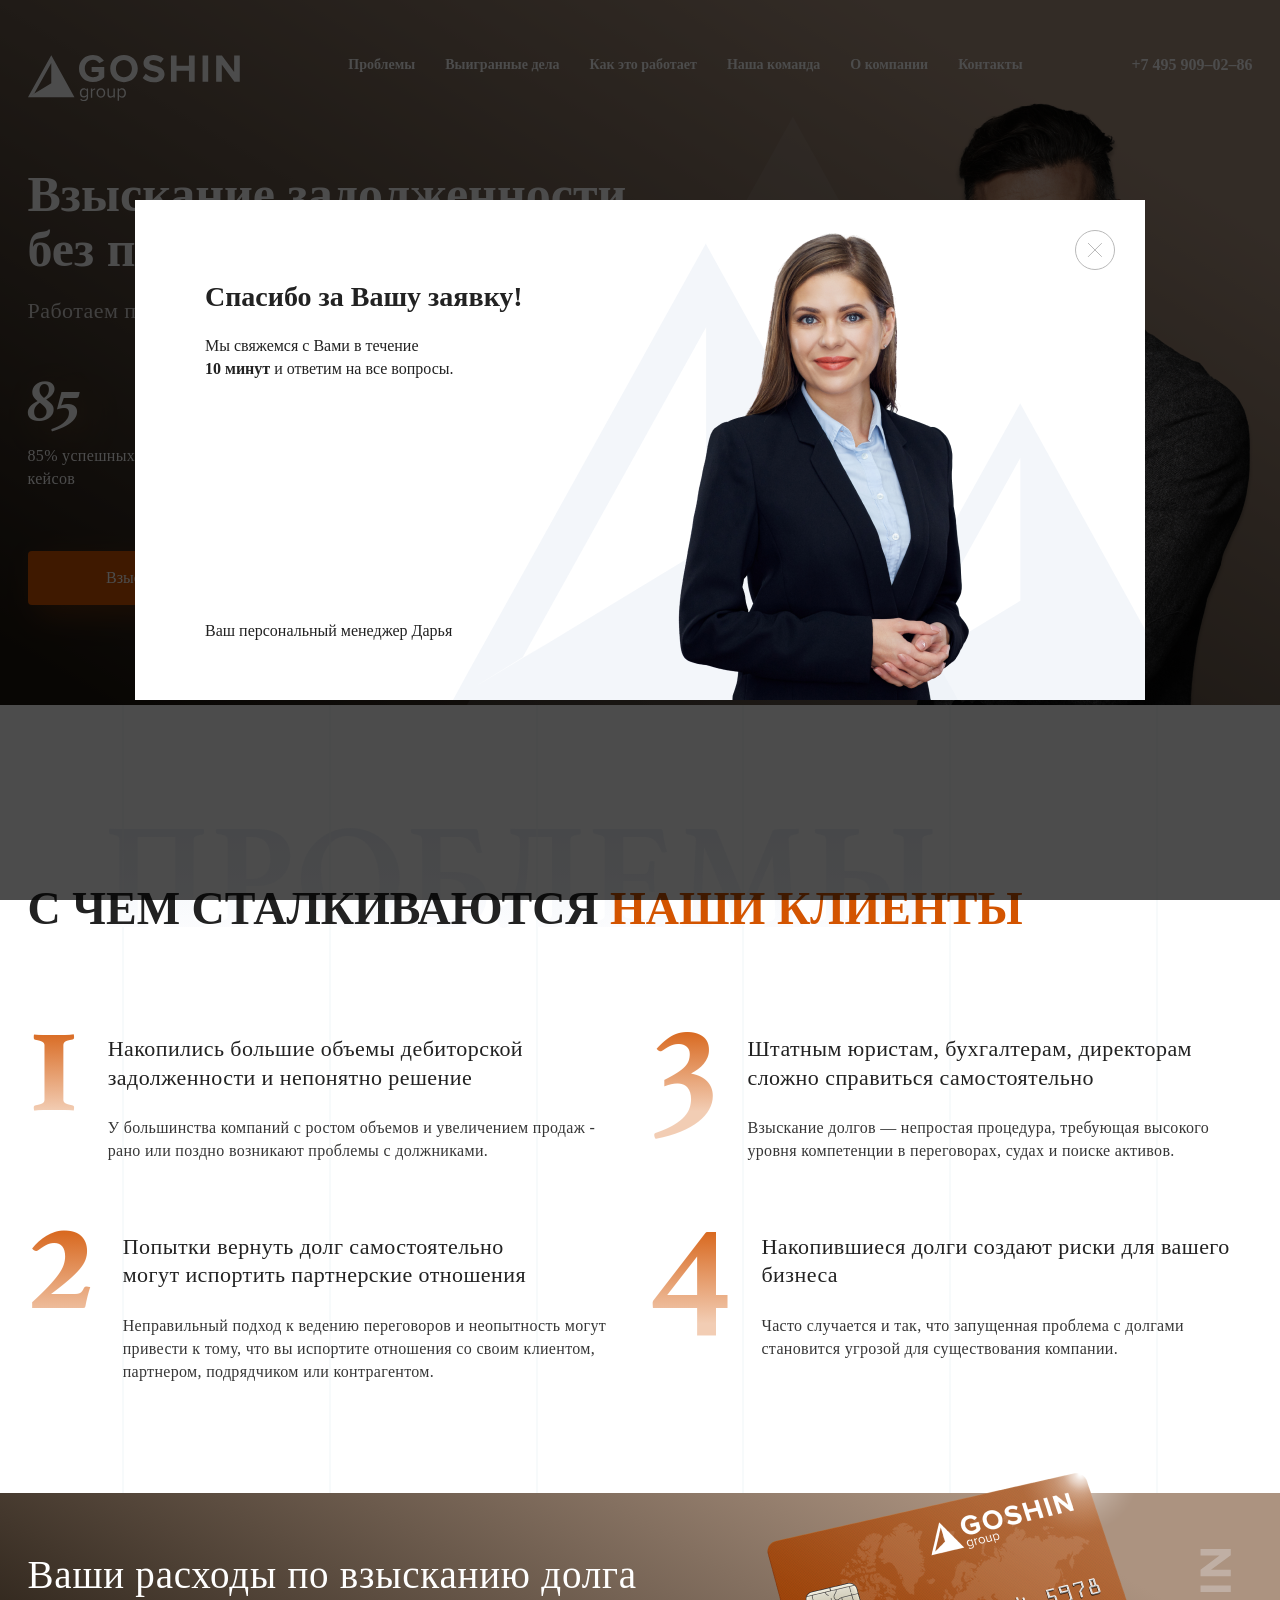
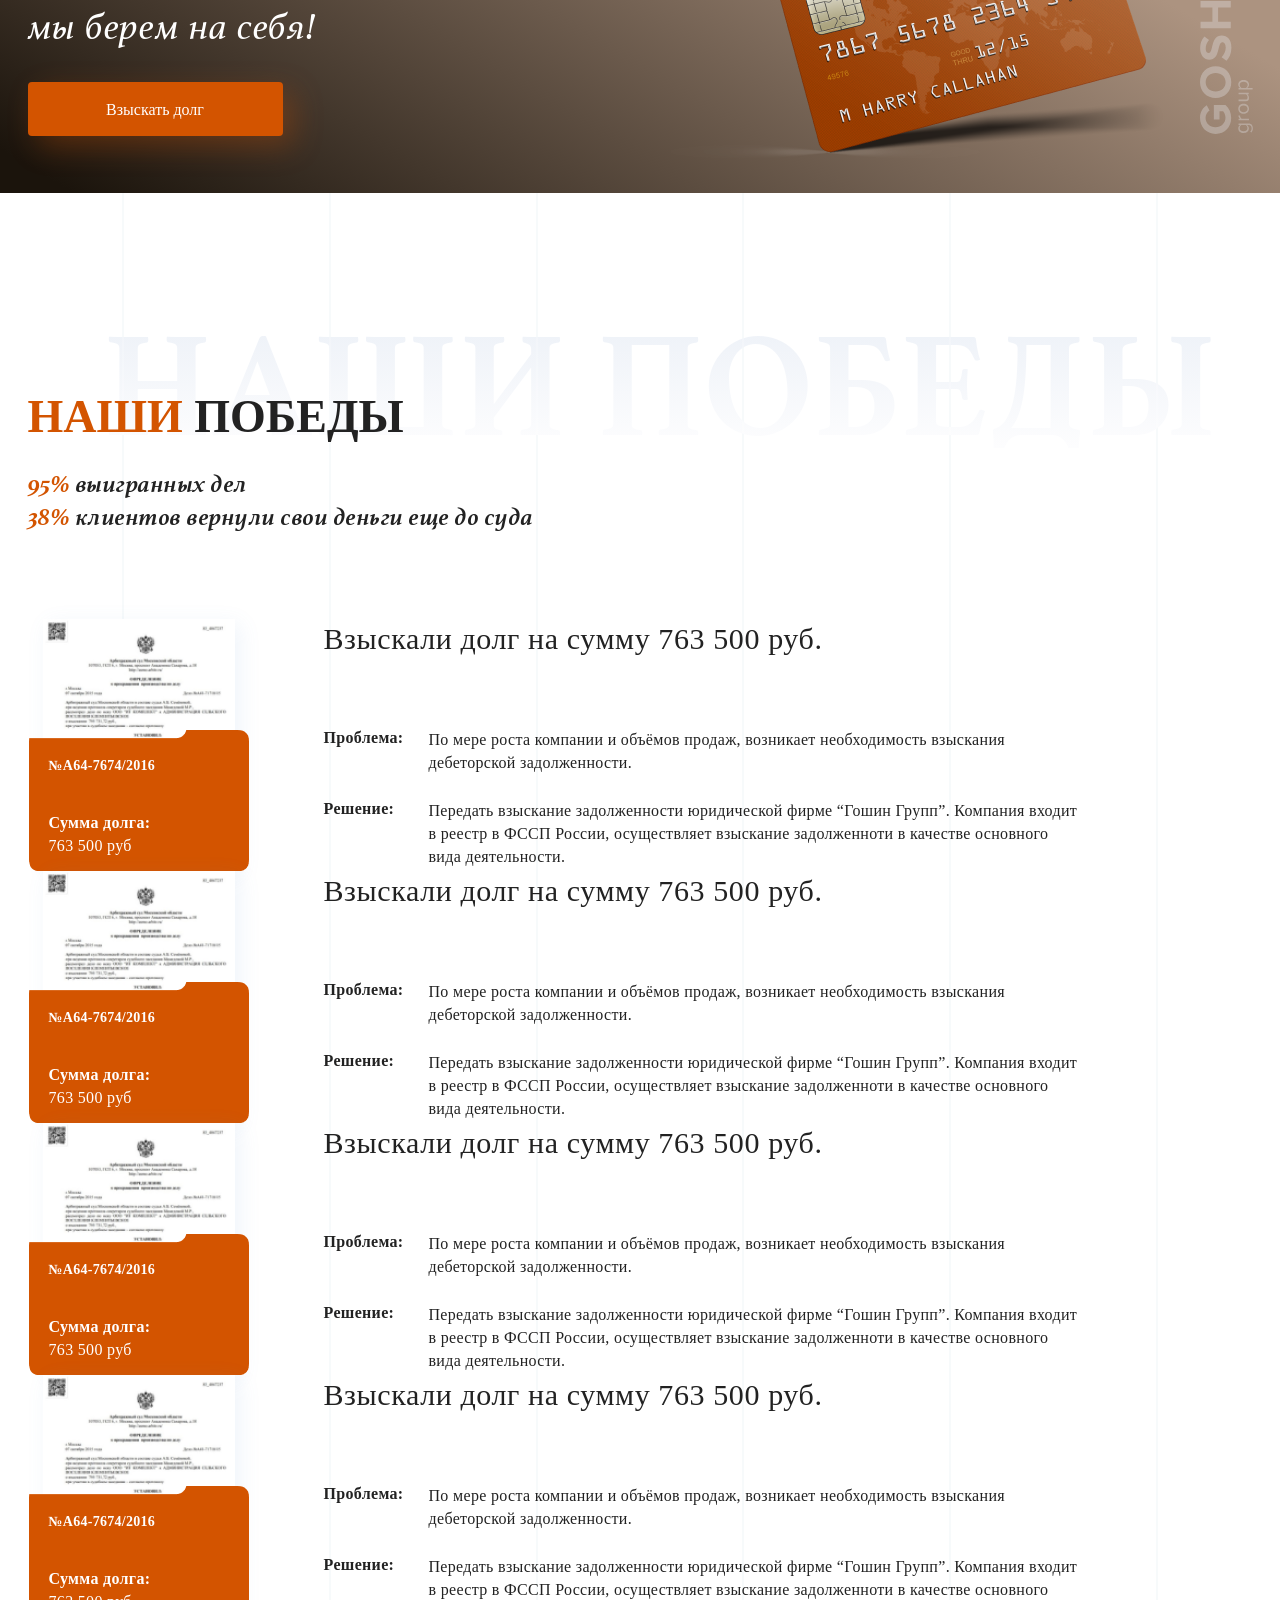
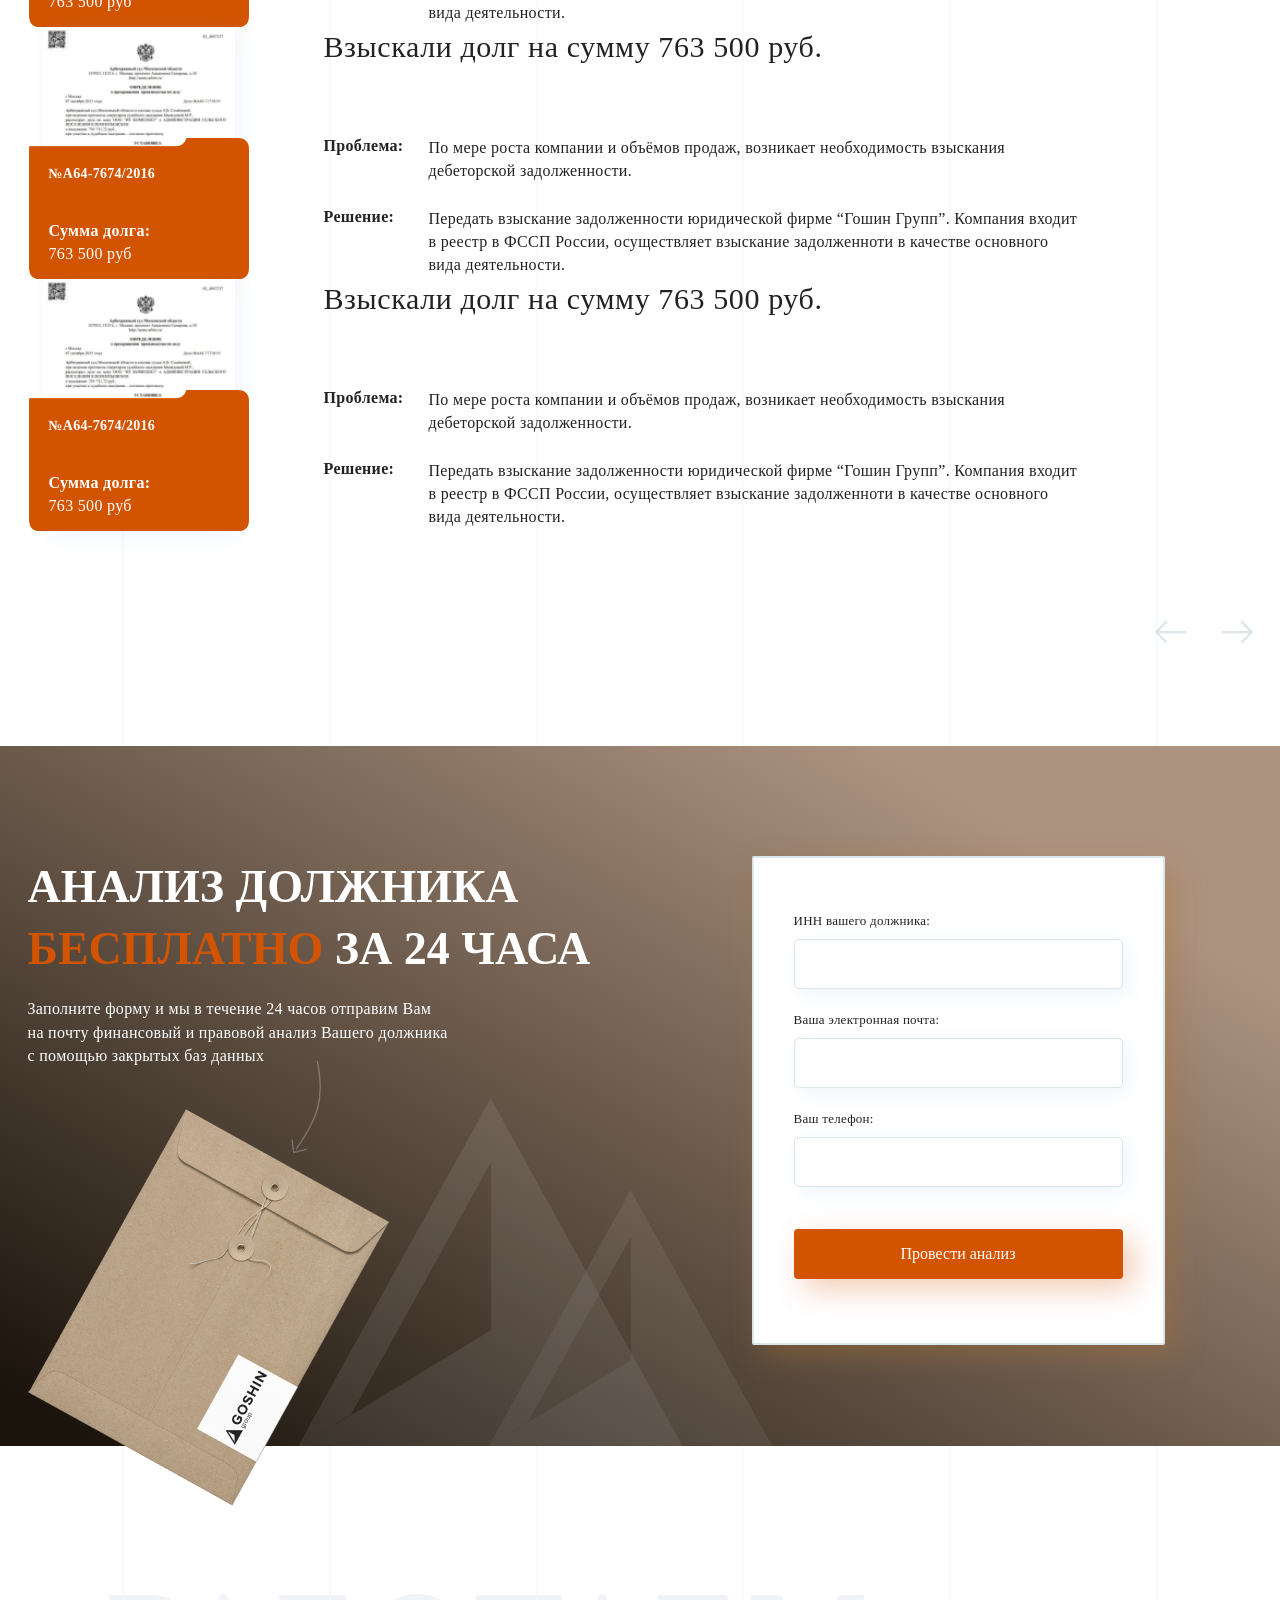
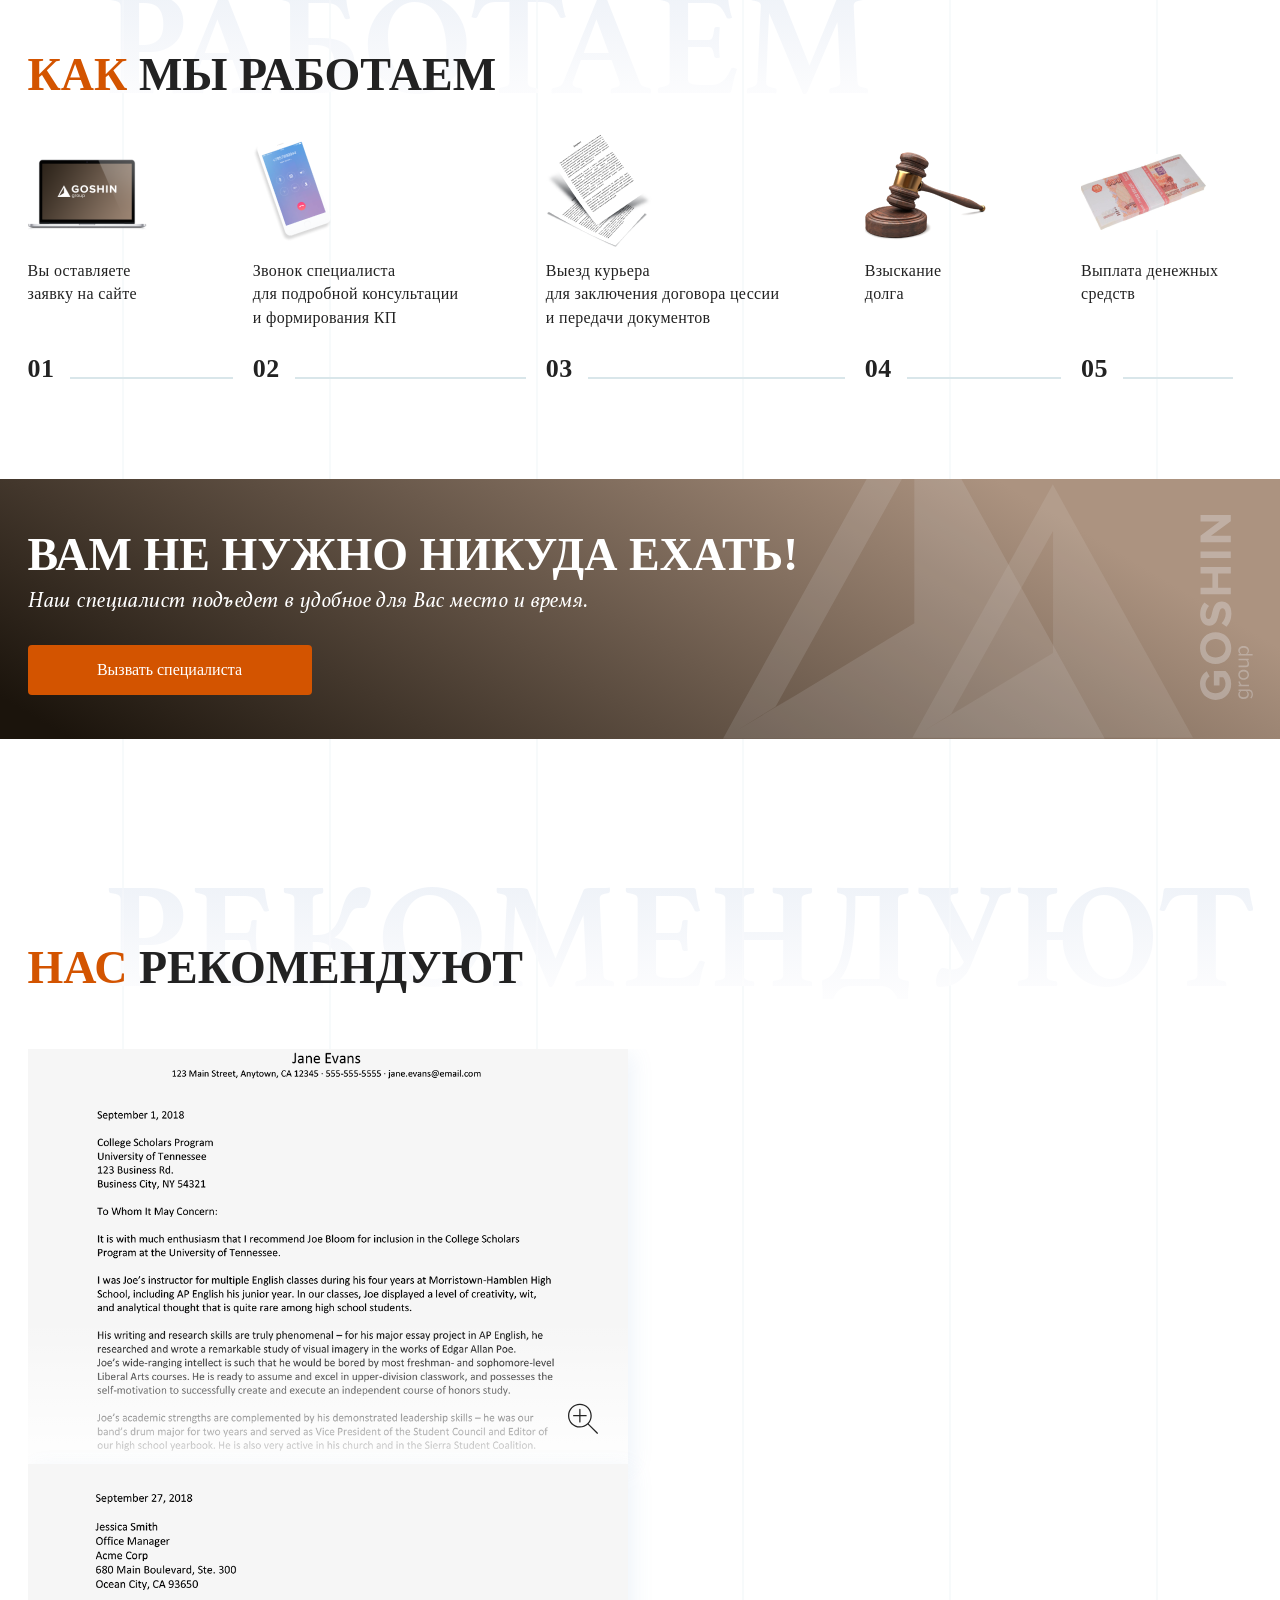
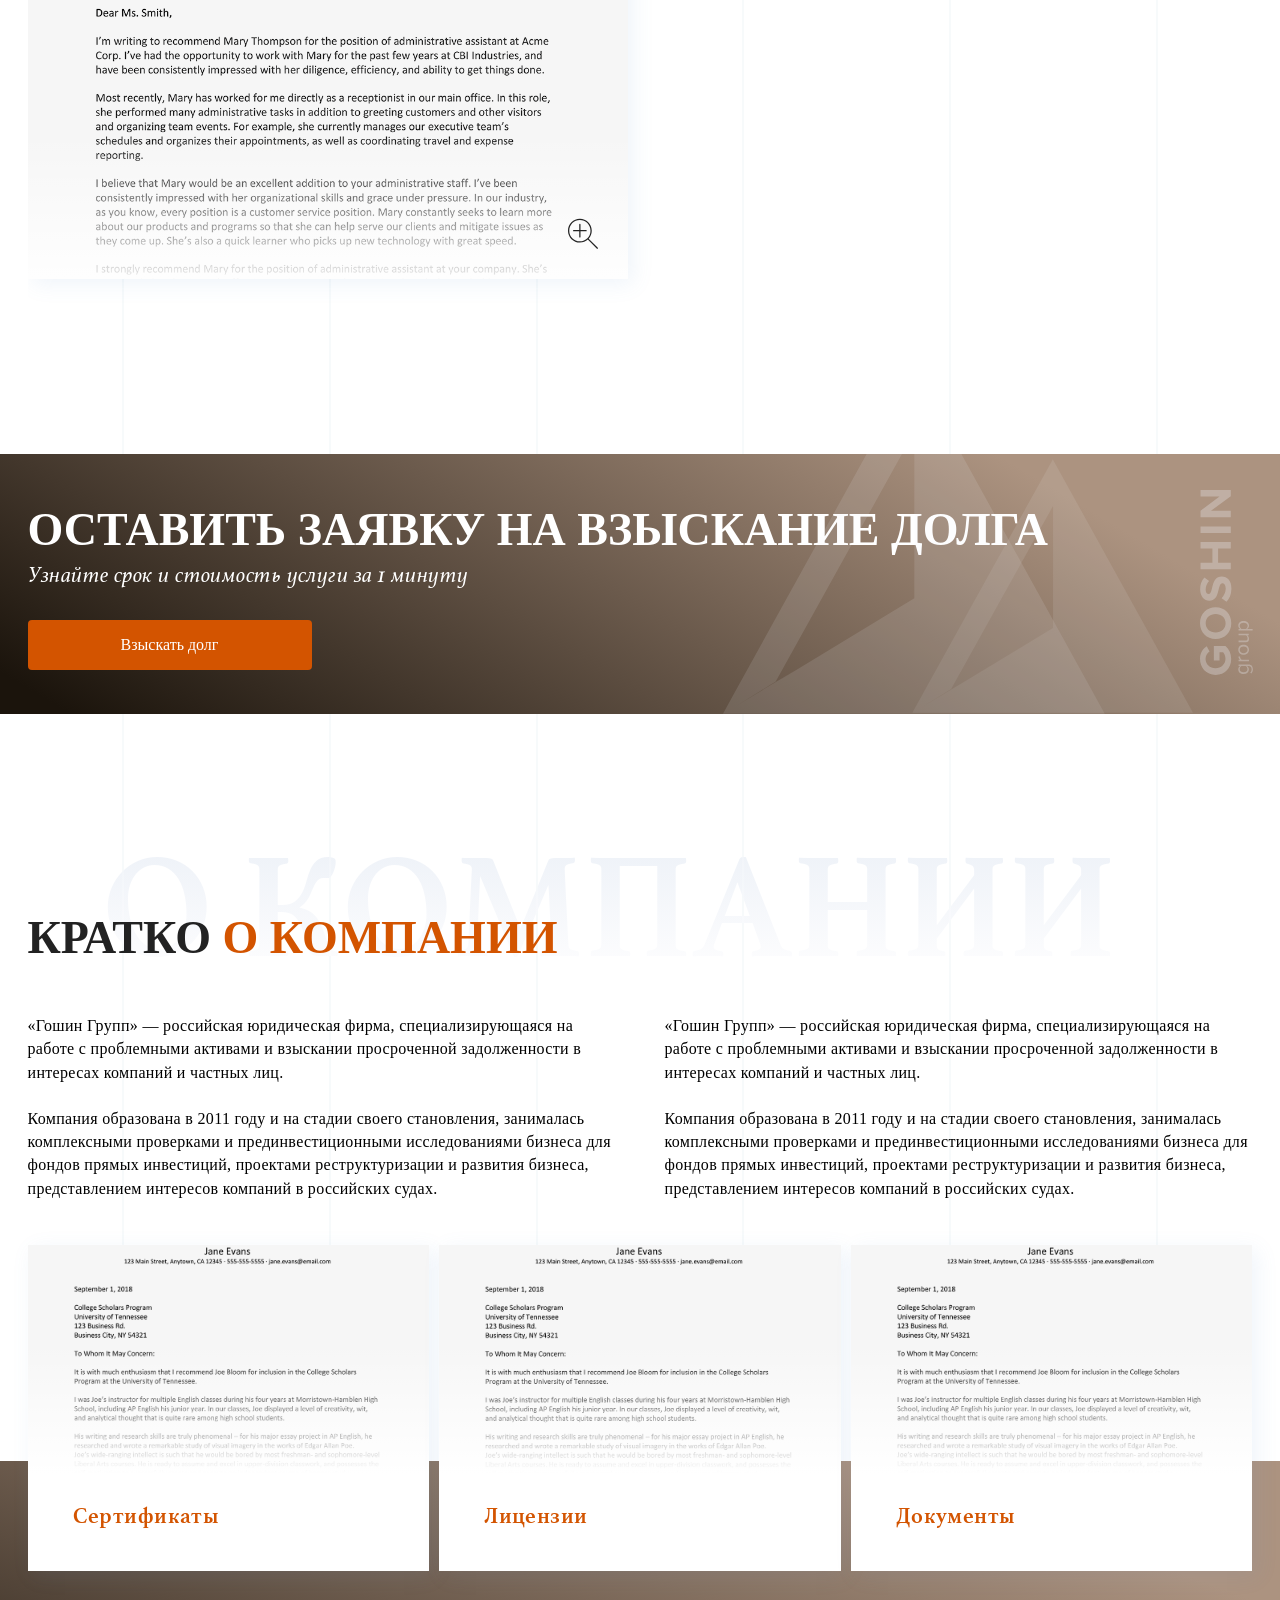
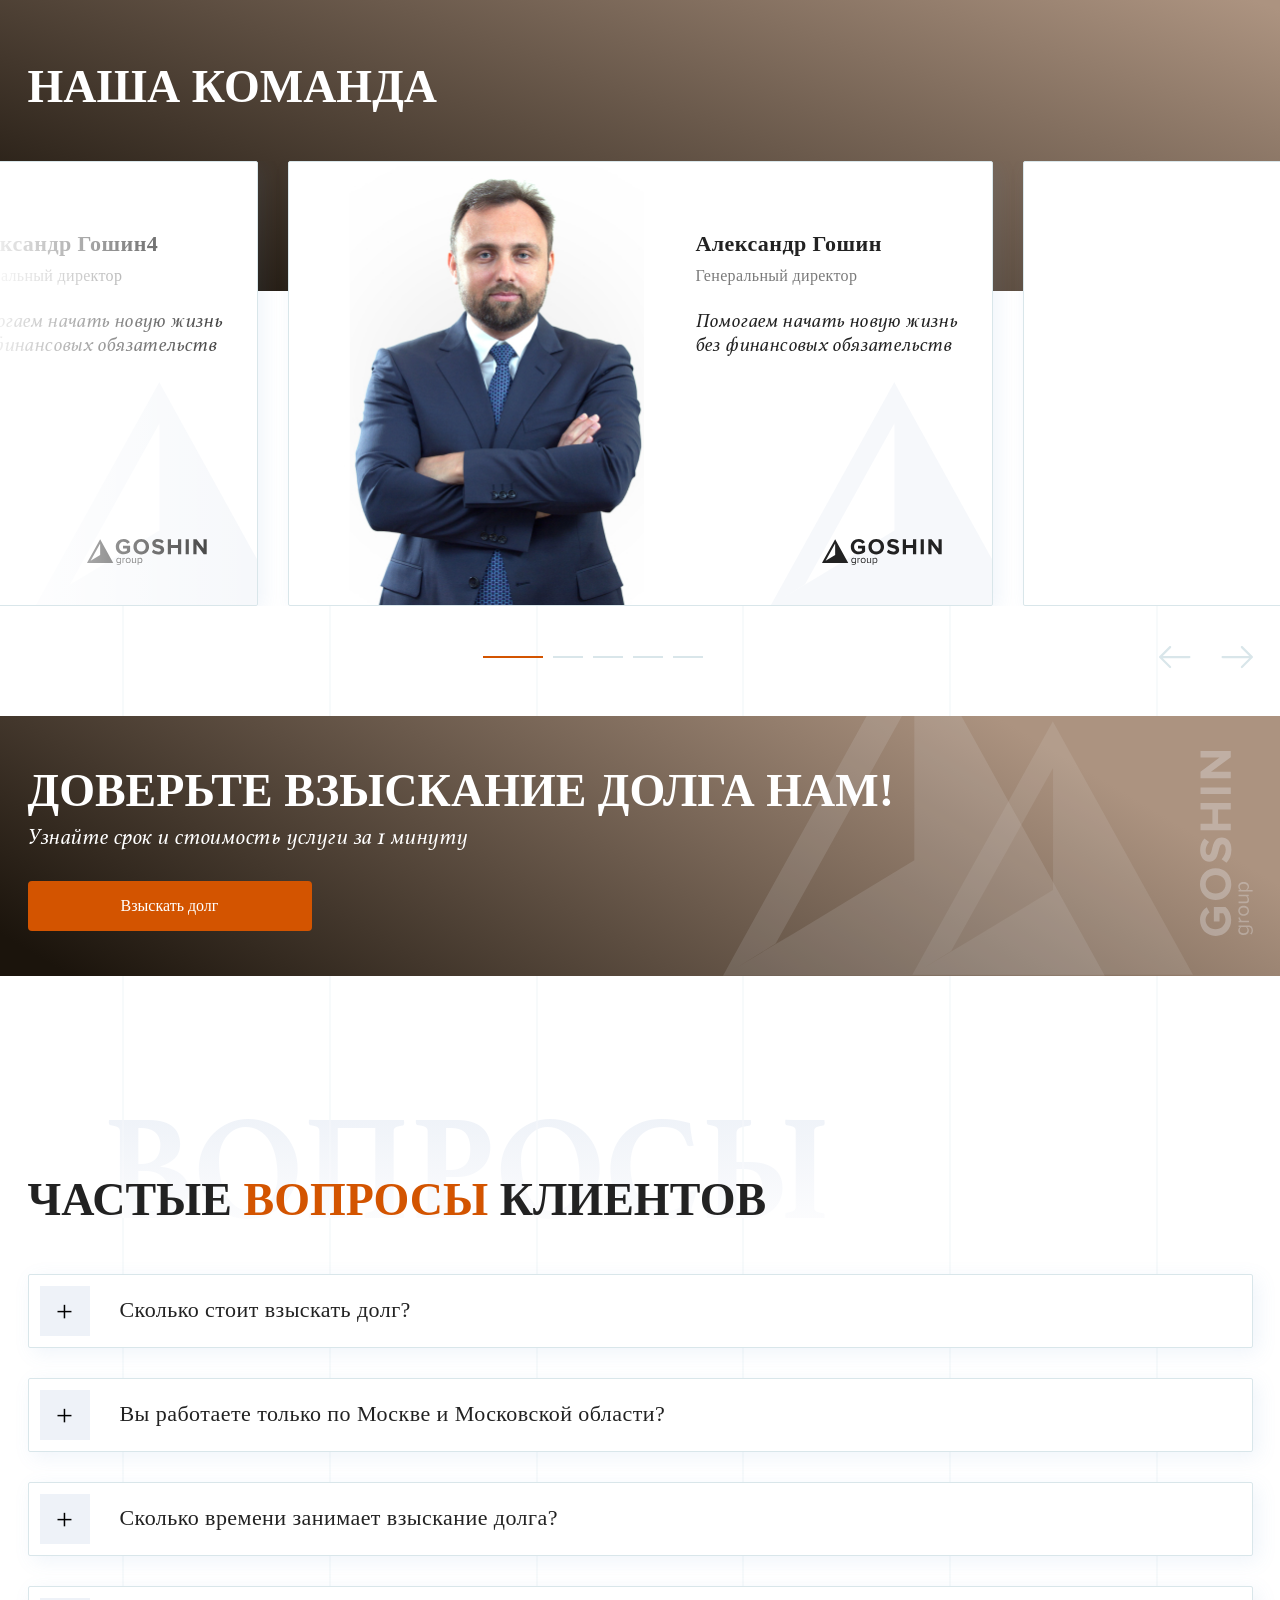
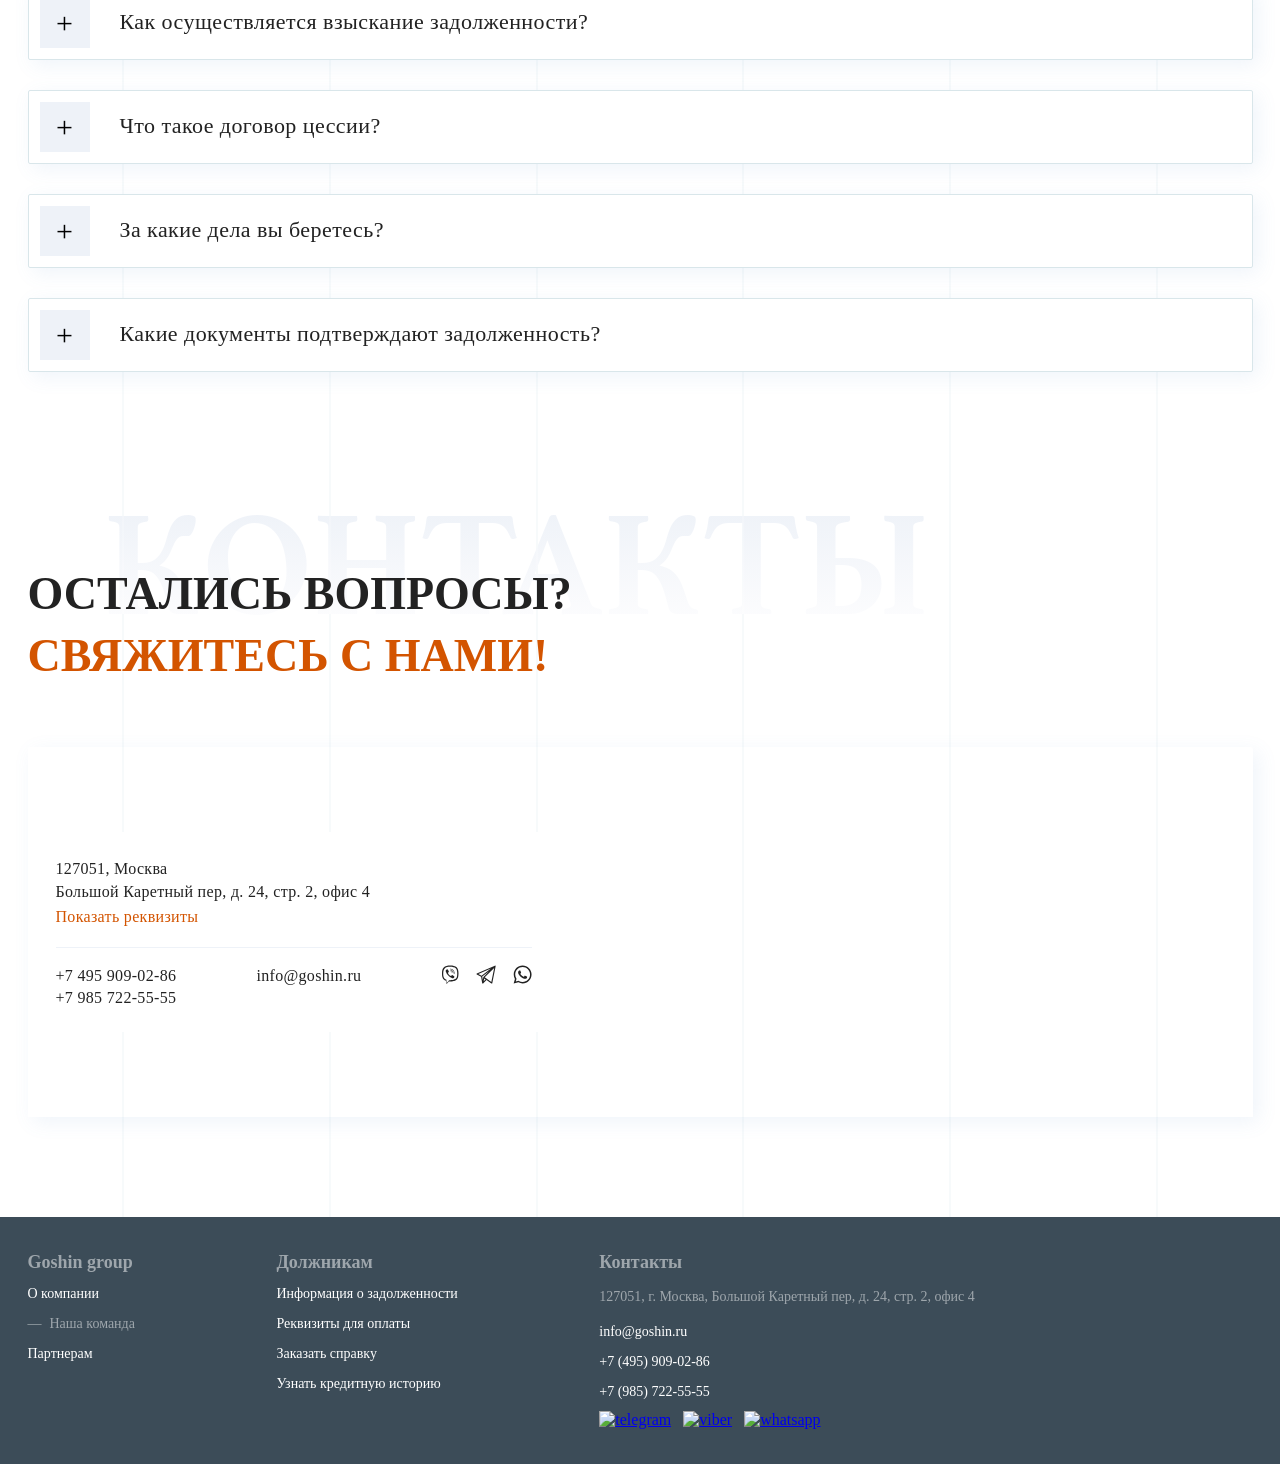
==== index.html @ 720cab64 "Full mobile" ====
<!DOCTYPE html>
<html lang="ru">

<head>
    <meta charset="UTF-8">
    <meta name="viewport" content="width=device-width, initial-scale=1.0">
    <meta http-equiv="X-UA-Compatible" content="ie=edge">
    <title>Document</title>
    <link rel="stylesheet" href="fonts/athelas/stylesheet.css">
    <link rel="stylesheet" href="fonts/roboto/stylesheet.css">
    <link rel="stylesheet" href="css/style.css">
    <link rel="stylesheet" href="css/swiper.min.css">
    <link rel="stylesheet" href="fancybox/jquery.fancybox.min.css">
</head>

<body>
    <div class="mobile-wrap"></div>
    <div class="mobile-menu">
        <div class="nav-mobile__inner">
            <div class="nav-mobile__line"></div>
            <div class="nav-mobile__item">
                <div class="nav-mobile__circle"></div>
                <a href="#problems" class="nav-mobile__link">Проблемы</a>
            </div>
            <div class="nav-mobile__item">
                <div class="nav-mobile__circle"></div>
                <a href="#wins" class="nav-mobile__link">Выигранные дела</a>
            </div>
            <div class="nav-mobile__item">
                <div class="nav-mobile__circle"></div>
                <a href="#how" class="nav-mobile__link">Как это работает</a>
            </div>
            <div class="nav-mobile__item">
                <div class="nav-mobile__circle"></div>
                <a href="#team" class="nav-mobile__link">Наша команда</a>
            </div>
            <div class="nav-mobile__item">
                <div class="nav-mobile__circle"></div>
                <a href="#about" class="nav-mobile__link">О компании</a>
            </div>
            <div class="nav-mobile__item">
                <div class="nav-mobile__circle"></div>
                <a href="#contacts" class="nav-mobile__link">Контакты</a>
            </div>
        </div>
    </div>
    <div class="nav-mobile">
        <div class="container">
            <img src="img/logo-mobile.svg" alt="">
            <img class="burger" src="img/burger.svg" alt="">
        </div>
    </div>
    <header class="header">
        <img src="img/header/img-mobile.svg" alt="" class="header__img-mob">
        <img src="img/header/man-mobile.png" alt="" class="header__man-mob">
        <div class="container">
            <img class="header__man" src="img/header/man.png" alt="">
            <img class="header__img" src="img/header/img.svg" alt="">
            <nav class="nav">
                <div class="logo">
                    <img src="img/logo.svg" alt="">
                </div>
                <ul class="nav__links">
                    <li class="nav__link"><a href="#problems">Проблемы</a></li>
                    <li class="nav__link"><a href="#wins">Выигранные дела</a></li>
                    <li class="nav__link"><a href="#how">Как это работает</a></li>
                    <li class="nav__link"><a href="#team">Наша команда</a></li>
                    <li class="nav__link"><a href="#about">О компании</a></li>
                    <li class="nav__link"><a href="#contacts">Контакты</a></li>
                </ul>
                <a href="tel:+74959090286" class="nav__tel">+7 495 909–02–86</a>
            </nav>
            <h1 class="header__title">
                Взыскание задолженности<br>
                без предварительной оплаты
            </h1>
            <h3 class="header__subtitle">
                Работаем при сумме долга от 300 тыс. рублей
            </h3>
            <ul class="header__facts">
                <li class="header__fact">
                    <span class="header__fact-num">85</span>
                    <span class="header__fact-text">
                        85% успешных<br>
                        кейсов
                    </span>
                </li>
                <li class="header__fact">
                    <span class="header__fact-num">12</span>
                    <span class="header__fact-text">
                        12 лет судебной<br>
                        практики
                    </span>
                </li>
                <li class="header__fact">
                    <span class="header__fact-num">3,5</span>
                    <span class="header__fact-text">
                        Портфель взыскания на сумму<br>
                        более 3,5 млрд рублей
                    </span>
                </li>
            </ul>
            <div class="header__action">
                <button onclick="popup()" class="header__btn orange-btn">Взыскать долг</button>
                <span class="header__action-desс">
                    Узнайте вероятность решения<br>
                    Вашего вопроса за 1 минуту
                </span>
            </div>
        </div>
    </header>

    <main>

        <div class="lines">
            <div class="line"></div>
            <div class="line"></div>
            <div class="line"></div>
            <div class="line"></div>
            <div class="line"></div>
            <div class="line"></div>
        </div>

        <section class="problems" id="problems">
            <div class="container">
                <h2 class="section__title problems__title">
                    <div class="section__title-small">С чем сталкиваются <span>наши клиенты</span></div>
                    <div class="section__title-big"><span>проблемы</span></div>
                </h2>
                <ul class="problems__content">
                    <li class="problems__item">
                        <span class="problems__item-num">1</span>
                        <div class="problems__item-desc">
                            <h4 class="problems__item-title">
                                Накопились большие объемы дебиторской
                                задолженности и непонятно решение
                            </h4>
                            <p class="problems__item-text">
                                У большинства компаний с ростом объемов и увеличением продаж - рано или поздно возникают
                                проблемы с должниками.
                            </p>
                        </div>
                    </li>
                    <li class="problems__item">
                        <span class="problems__item-num">3</span>
                        <div class="problems__item-desc">
                            <h4 class="problems__item-title">
                                Штатным юристам, бухгалтерам, директорам
                                сложно справиться самостоятельно
                            </h4>
                            <p class="problems__item-text">
                                Взыскание долгов — непростая процедура, требующая высокого уровня компетенции в
                                переговорах, судах и поиске активов.
                            </p>
                        </div>
                    </li>
                    <li class="problems__item">
                        <span class="problems__item-num">2</span>
                        <div class="problems__item-desc">
                            <h4 class="problems__item-title">
                                Попытки вернуть долг самостоятельно<br>
                                могут испортить партнерские отношения
                            </h4>
                            <p class="problems__item-text">
                                Неправильный подход к ведению переговоров и неопытность могут привести к тому, что вы
                                испортите отношения со своим клиентом, партнером, подрядчиком или контрагентом.
                            </p>
                        </div>
                    </li>
                    <li class="problems__item">
                        <span class="problems__item-num">4</span>
                        <div class="problems__item-desc">
                            <h4 class="problems__item-title">
                                Накопившиеся долги создают риски
                                для вашего бизнеса
                            </h4>
                            <p class="problems__item-text">
                                Часто случается и так, что запущенная проблема с долгами становится угрозой для
                                существования компании.
                            </p>
                        </div>
                    </li>
                </ul>


                <ul class="problems__content-mob">
                    <li class="problems__item-mob">
                        <div class="poblems__item-mob-top">
                            <img src="img/problems/1.svg" alt="" class="problems__item-mob-num">
                            <h4 class="problems__item-mob-title">
                                Накопились большие объемы
                                дебиторской задолженности<br>
                                и непонятно решение
                            </h4>
                        </div>
                        <p class="poblems__item-mob-btm">
                            У большинства компаний с ростом объемов и увеличением продаж - рано или поздно возникают проблемы
                            с должниками.
                        </p>
                    </li>
                    <li class="problems__item-mob">
                        <div class="poblems__item-mob-top">
                            <img src="img/problems/2.svg" alt="" class="problems__item-mob-num">
                            <h4 class="problems__item-mob-title">
                                Попытки вернуть долг само-
                                стоятельно могут испортить
                                партнерские отношения
                            </h4>
                        </div>
                        <p class="poblems__item-mob-btm">
                            Неправильный подход к ведению пере-
                            говоров и неопытность могут привести
                            к тому, что вы испортите отношения
                            со своим клиентом, партнером, подряд-
                            чиком или контрагентом.
                        </p>
                    </li>
                    <li class="problems__item-mob">
                        <div class="poblems__item-mob-top">
                            <img src="img/problems/3.svg" alt="" class="problems__item-mob-num">
                            <h4 class="problems__item-mob-title">
                                Штатным юристам, бухгал-
                                терам, директорам сложно
                                справиться самостоятельно
                            </h4>
                        </div>
                        <p class="poblems__item-mob-btm">
                            Взыскание долгов — непростая про-
                            цедура, требующая высокого уровня ко-
                            мпетенции в переговорах, судах и поиске
                            активов.
                        </p>
                    </li>
                    <li class="problems__item-mob">
                        <div class="poblems__item-mob-top">
                            <img src="img/problems/4.svg" alt="" class="problems__item-mob-num">
                            <h4 class="problems__item-mob-title">
                                Накопившиеся долги создают
                                риски для вашего бизнеса
                            </h4>
                        </div>
                        <p class="poblems__item-mob-btm">
                            Часто случается и так, что запущенная
                            проблема с долгами  становится угрозой
                            для существования компании.
                        </p>
                    </li>
                </ul>
            </div>
        </section>

        <section class="promo">
            <div class="container">
                <img class="promo__card" src="img/promo/card.png" alt="">
                <div class="promo__left">
                    <h2 class="promo__title">
                        Ваши расходы по взысканию долга<br>
                        <span>мы берем на себя!</span>
                    </h2>
                    <button onclick="popup()" class="orange-btn promo__btn">Взыскать долг</button>
                </div>
                <div class="promo__right">
                    <div class="promo__right-text">
                        <img src="img/promo/right-text.svg" alt="">
                    </div>
                </div>
            </div>
        </section>

        <section class="wins" id="wins">
            <div class="container">
                <h2 class="section__title wins__title">
                    <div class="section__title-small"><span>наши </span>победы</div>
                    <div class="section__title-big"><span>наши победы</span></div>
                </h2>
                <ul class="wins__facts">
                    <li class="wins__fact"><span>95%</span> выигранных дел</li>
                    <li class="wins__fact"><span>38%</span> клиентов вернули свои деньги еще до суда</li>
                </ul>

                <ul class="wins__content swiper-container">
                    <div class="swiper-wrapper">

                        <li class="wins__item swiper-slide">
                            <div class="wins__item-left">
                                <div class="wins__item-img">
                                    <img src="img/wins/1.png" alt="" class="wins__item-img-preview">
                                    <div class="wins__item-folder">
                                        <span class="wins__item-name">№А64-7674/2016</span>
                                        <span class="wins-item__cost-title">Сумма долга:</span>
                                        <span class="wins-item__cost">763 500 руб</span>
                                    </div>
                                </div>
                            </div>
                            <div class="wins__item-right">
                                <h3 class="wins__item-title">Взыскали долг на сумму 763 500 руб.</h3>

                                <h3 class="wins__item-title-mob">
                                    Вернули долг ликвидными акти-
                                    вами на сумму 3 млн рублей
                                </h3>
                                <div class="wins__item-subtitle-mob">
                                    Сумма долга: <span>3 000 000 руб</span>
                                </div>

                                <div class="wins__item-problem">
                                    <span class="wins__item-key">Проблема:</span>
                                    <p class="wins__item-value">
                                        По мере роста компании и объёмов продаж, возникает необходимость взыскания<br>
                                        дебеторской задолженности.
                                    </p>
                                </div>
                                <div class="wins__item-solution">
                                    <span class="wins__item-key">Решение:</span>
                                    <p class="wins__item-value">
                                        Передать взыскание задолженности юридической фирме “Гошин Групп”. Компания
                                        входит<br>
                                        в реестр в ФССП России, осуществляет взыскание задолженноти в качестве
                                        основного<br>
                                        вида деятельности.
                                    </p>
                                </div>
                                <a href="#" class="wins__item-docs">Посмотреть документы</a>
                            </div>
                        </li>

                        <li class="wins__item swiper-slide">
                            <div class="wins__item-left">
                                <div class="wins__item-img">
                                    <img src="img/wins/1.png" alt="" class="wins__item-img-preview">
                                    <div class="wins__item-folder">
                                        <span class="wins__item-name">№А64-7674/2016</span>
                                        <span class="wins-item__cost-title">Сумма долга:</span>
                                        <span class="wins-item__cost">763 500 руб</span>
                                    </div>
                                </div>
                            </div>
                            <div class="wins__item-right">
                                <h3 class="wins__item-title">Взыскали долг на сумму 763 500 руб.</h3>

                                <h3 class="wins__item-title-mob">
                                    Вернули долг ликвидными акти-
                                    вами на сумму 3 млн рублей
                                </h3>
                                <div class="wins__item-subtitle-mob">
                                    Сумма долга: <span>3 000 000 руб</span>
                                </div>

                                <div class="wins__item-problem">
                                    <span class="wins__item-key">Проблема:</span>
                                    <p class="wins__item-value">
                                        По мере роста компании и объёмов продаж, возникает необходимость взыскания<br>
                                        дебеторской задолженности.
                                    </p>
                                </div>
                                <div class="wins__item-solution">
                                    <span class="wins__item-key">Решение:</span>
                                    <p class="wins__item-value">
                                        Передать взыскание задолженности юридической фирме “Гошин Групп”. Компания
                                        входит<br>
                                        в реестр в ФССП России, осуществляет взыскание задолженноти в качестве
                                        основного<br>
                                        вида деятельности.
                                    </p>
                                </div>
                                <a href="#" class="wins__item-docs">Посмотреть документы</a>
                            </div>
                        </li>

                        <li class="wins__item swiper-slide">
                            <div class="wins__item-left">
                                <div class="wins__item-img">
                                    <img src="img/wins/1.png" alt="" class="wins__item-img-preview">
                                    <div class="wins__item-folder">
                                        <span class="wins__item-name">№А64-7674/2016</span>
                                        <span class="wins-item__cost-title">Сумма долга:</span>
                                        <span class="wins-item__cost">763 500 руб</span>
                                    </div>
                                </div>
                            </div>
                            <div class="wins__item-right">
                                <h3 class="wins__item-title">Взыскали долг на сумму 763 500 руб.</h3>

                                <h3 class="wins__item-title-mob">
                                    Вернули долг ликвидными акти-
                                    вами на сумму 3 млн рублей
                                </h3>
                                <div class="wins__item-subtitle-mob">
                                    Сумма долга: <span>3 000 000 руб</span>
                                </div>

                                <div class="wins__item-problem">
                                    <span class="wins__item-key">Проблема:</span>
                                    <p class="wins__item-value">
                                        По мере роста компании и объёмов продаж, возникает необходимость взыскания<br>
                                        дебеторской задолженности.
                                    </p>
                                </div>
                                <div class="wins__item-solution">
                                    <span class="wins__item-key">Решение:</span>
                                    <p class="wins__item-value">
                                        Передать взыскание задолженности юридической фирме “Гошин Групп”. Компания
                                        входит<br>
                                        в реестр в ФССП России, осуществляет взыскание задолженноти в качестве
                                        основного<br>
                                        вида деятельности.
                                    </p>
                                </div>
                                <a href="#" class="wins__item-docs">Посмотреть документы</a>
                            </div>
                        </li>

                        <li class="wins__item swiper-slide">
                            <div class="wins__item-left">
                                <div class="wins__item-img">
                                    <img src="img/wins/1.png" alt="" class="wins__item-img-preview">
                                    <div class="wins__item-folder">
                                        <span class="wins__item-name">№А64-7674/2016</span>
                                        <span class="wins-item__cost-title">Сумма долга:</span>
                                        <span class="wins-item__cost">763 500 руб</span>
                                    </div>
                                </div>
                            </div>
                            <div class="wins__item-right">
                                <h3 class="wins__item-title">Взыскали долг на сумму 763 500 руб.</h3>

                                <h3 class="wins__item-title-mob">
                                    Вернули долг ликвидными акти-
                                    вами на сумму 3 млн рублей
                                </h3>
                                <div class="wins__item-subtitle-mob">
                                    Сумма долга: <span>3 000 000 руб</span>
                                </div>

                                <div class="wins__item-problem">
                                    <span class="wins__item-key">Проблема:</span>
                                    <p class="wins__item-value">
                                        По мере роста компании и объёмов продаж, возникает необходимость взыскания<br>
                                        дебеторской задолженности.
                                    </p>
                                </div>
                                <div class="wins__item-solution">
                                    <span class="wins__item-key">Решение:</span>
                                    <p class="wins__item-value">
                                        Передать взыскание задолженности юридической фирме “Гошин Групп”. Компания
                                        входит<br>
                                        в реестр в ФССП России, осуществляет взыскание задолженноти в качестве
                                        основного<br>
                                        вида деятельности.
                                    </p>
                                </div>
                                <a href="#" class="wins__item-docs">Посмотреть документы</a>
                            </div>
                        </li>

                        <li class="wins__item swiper-slide">
                            <div class="wins__item-left">
                                <div class="wins__item-img">
                                    <img src="img/wins/1.png" alt="" class="wins__item-img-preview">
                                    <div class="wins__item-folder">
                                        <span class="wins__item-name">№А64-7674/2016</span>
                                        <span class="wins-item__cost-title">Сумма долга:</span>
                                        <span class="wins-item__cost">763 500 руб</span>
                                    </div>
                                </div>
                            </div>
                            <div class="wins__item-right">
                                <h3 class="wins__item-title">Взыскали долг на сумму 763 500 руб.</h3>

                                <h3 class="wins__item-title-mob">
                                    Вернули долг ликвидными акти-
                                    вами на сумму 3 млн рублей
                                </h3>
                                <div class="wins__item-subtitle-mob">
                                    Сумма долга: <span>3 000 000 руб</span>
                                </div>

                                <div class="wins__item-problem">
                                    <span class="wins__item-key">Проблема:</span>
                                    <p class="wins__item-value">
                                        По мере роста компании и объёмов продаж, возникает необходимость взыскания<br>
                                        дебеторской задолженности.
                                    </p>
                                </div>
                                <div class="wins__item-solution">
                                    <span class="wins__item-key">Решение:</span>
                                    <p class="wins__item-value">
                                        Передать взыскание задолженности юридической фирме “Гошин Групп”. Компания
                                        входит<br>
                                        в реестр в ФССП России, осуществляет взыскание задолженноти в качестве
                                        основного<br>
                                        вида деятельности.
                                    </p>
                                </div>
                                <a href="#" class="wins__item-docs">Посмотреть документы</a>
                            </div>
                        </li>

                        <li class="wins__item swiper-slide">
                            <div class="wins__item-left">
                                <div class="wins__item-img">
                                    <img src="img/wins/1.png" alt="" class="wins__item-img-preview">
                                    <div class="wins__item-folder">
                                        <span class="wins__item-name">№А64-7674/2016</span>
                                        <span class="wins-item__cost-title">Сумма долга:</span>
                                        <span class="wins-item__cost">763 500 руб</span>
                                    </div>
                                </div>
                            </div>
                            <div class="wins__item-right">
                                <h3 class="wins__item-title">Взыскали долг на сумму 763 500 руб.</h3>

                                <h3 class="wins__item-title-mob">
                                    Вернули долг ликвидными акти-
                                    вами на сумму 3 млн рублей
                                </h3>
                                <div class="wins__item-subtitle-mob">
                                    Сумма долга: <span>3 000 000 руб</span>
                                </div>

                                <div class="wins__item-problem">
                                    <span class="wins__item-key">Проблема:</span>
                                    <p class="wins__item-value">
                                        По мере роста компании и объёмов продаж, возникает необходимость взыскания<br>
                                        дебеторской задолженности.
                                    </p>
                                </div>
                                <div class="wins__item-solution">
                                    <span class="wins__item-key">Решение:</span>
                                    <p class="wins__item-value">
                                        Передать взыскание задолженности юридической фирме “Гошин Групп”. Компания
                                        входит<br>
                                        в реестр в ФССП России, осуществляет взыскание задолженноти в качестве
                                        основного<br>
                                        вида деятельности.
                                    </p>
                                </div>
                                <a href="#" class="wins__item-docs">Посмотреть документы</a>
                            </div>
                        </li>

                    </div>

                    <div class="wins__nav">
                        <div class="wins__nav-first">
                            <img src="img/wins/wins-prev.svg" alt="" class="wins__prev">
                        </div>
                        <div class="swiper-pagination"></div>
                        <div class="wins__constrols">
                            <img src="img/wins/wins-prev.svg" alt="" class="wins__prev">
                            <img src="img/wins/wins-next.svg" alt="" class="wins__next">
                        </div>
                    </div>
                </ul>

            </div>
        </section>

        <section class="analys">
            <div class="container">
                <img class="analys__img" src="img/analys/img.svg" alt="">
                <div class="analys__left">
                    <h2 class="analys__title">
                        Анализ должника<br>
                        <span>бесплатно</span> за 24 часа
                    </h2>
                    <p class="analys__subtitle">
                        Заполните форму и мы в течение 24 часов отправим Вам<br>
                        на почту финансовый и правовой анализ Вашего должника<br>
                        с помощью закрытых баз данных<br>
                    </p>
                    <img src="img/analys/arrow.svg" alt="" class="analys__arrow">
                    <img src="img/analys/envelope.png" alt="" class="analys__envelope">
                </div>
                <div class="analys__right">
                    <form action="" class="analys__form">
                        <label for="analys__inn">ИНН вашего должника:</label>
                        <input required type="text" id="analys__inn" class="analys__input">
                        <label for="analys__email">Ваша электронная почта:</label>
                        <input required type="text" id="analys__email" class="analys__input">
                        <label for="analys__tel">Ваш телефон:</label>
                        <input type="text" id="analys__tel" class="analys__input">
                        <button required class="analys__btn orange-btn" type="submit">Провести анализ</button>
                    </form>
                </div>
            </div>
        </section>

        <section class="how" id="how">
            <div class="container">
                <h2 class="section__title how__title">
                    <div class="section__title-small"><span>Как</span> мы работаем</div>
                    <div class="section__title-big"><span>работаем</span></div>
                </h2>
                <ul class="how__content">
                    <li class="how__item how__item-1">
                        <div class="how__item-inner">
                            <div class="how__item-img">
                                <img src="img/how/macbook.png" alt="">
                            </div>
                            <p class="how__item-desc">
                                Вы оставляете<br>
                                заявку на сайте
                            </p>
                        </div>
                        
                        <div class="how__item-id">
                            <span class="how__item-num">01</span>
                            <div class="how__item-line"></div>
                        </div>
                    </li>

                    <li class="how__item how__item-2">
                        <div class="how__item-inner">
                            <div class="how__item-img">
                                <img src="img/how/phone.png" alt="">
                            </div>
                            <p class="how__item-desc">
                                Звонок специалиста<br>
                                для подробной консультации<br>
                                и формирования КП
                            </p>
                        </div>
                        
                        <div class="how__item-id">
                            <span class="how__item-num">02</span>
                            <div class="how__item-line"></div>
                        </div>
                    </li>

                    <li class="how__item how__item-3">
                        <div class="how__item-inner">
                            <div class="how__item-img">
                                <img src="img/how/docs.png" alt="">
                            </div>
                            <p class="how__item-desc">
                                Выезд курьера<br>
                                для заключения договора цессии<br>
                                и передачи документов
                            </p>
                        </div>
                        
                        <div class="how__item-id">
                            <span class="how__item-num">03</span>
                            <div class="how__item-line"></div>
                        </div>
                    </li>

                    <li class="how__item how__item-4">
                        <div class="how__item-inner">
                            <div class="how__item-img">
                                <img src="img/how/hammer.png" alt="">
                            </div>
                            <p class="how__item-desc">
                                Взыскание<br>
                                долга
                            </p>
                        </div>
                        
                        <div class="how__item-id">
                            <span class="how__item-num">04</span>
                            <div class="how__item-line"></div>
                        </div>
                    </li>

                    <li class="how__item how__item-5">
                        <div class="how__item-inner">
                            <div class="how__item-img">
                                <img src="img/how/money.png" alt="">
                            </div>
                            <p class="how__item-desc">
                                Выплата денежных<br>
                                средств
                            </p>
                        </div>
                        
                        <div class="how__item-id">
                            <span class="how__item-num">05</span>
                            <div class="how__item-line"></div>
                        </div>
                    </li>
                </ul>
            </div>
        </section>

        <section class="action action-1">
            <img src="img/action/left-img-mob.svg" alt="" class="action__left-img-mob">
            <img src="img/action/img-mob.svg" alt="" class="action__img-mob">
            <div class="container">
                <img class="action__img" src="img/analys/img.svg" alt="">
                <div class="action__left">
                    <h2 class="action__title">Вам не нужно никуда ехать!</h2>
                    <span class="action__subtitle">Наш специалист подъедет в удобное для Вас место и время.</span>
                    <button onclick="popup()" class="orange-btn action__btn">Вызвать специалиста</button>
                </div>
                <div class="action__right">
                    <img src="img/promo/right-text.svg" alt="">
                </div>
            </div>
        </section>

        <section class="recommend">
            <div class="container">
                <h2 class="section__title recommend__title">
                    <div class="section__title-small"><span>НАС</span> рекомендуют</div>
                    <div class="section__title-big"><span>рекомендуют</span></div>
                </h2>
                <div class="recommend__content">
                    <div class="swiper-wrapper recommend__wrap">

                        <div href="#" style="background-image: url(img/recommend/3.png)"
                            class="recommend__item swiper-slide">
                            <a class="recommend__item-fancy" data-fancybox="recommend__group"
                                href="img/recommend/3.png"><img src="img/recommend/view.svg" alt=""
                                    class="recommend__item-view"></a>
                        </div>
                        <div href="#" style="background-image: url(img/recommend/4.png)"
                            class="recommend__item swiper-slide">
                            <a class="recommend__item-fancy" data-fancybox="recommend__group"
                                href="img/recommend/4.png"><img src="img/recommend/view.svg" alt=""
                                    class="recommend__item-view"></a>
                        </div>


                    </div>
                    <div class="recommend__pagination swiper-pagination"></div>
                </div>
            </div>
        </section>

        <section class="action action-2">
            <img src="img/action/left-img-mob.svg" alt="" class="action__left-img-mob">
            <img src="img/action/img-mob.svg" alt="" class="action__img-mob">
            <div class="container">
                <img class="action__img" src="img/analys/img.svg" alt="">
                <div class="action__left">
                    <h2 class="action__title">Оставить заявку на взыскание долга</h2>
                    <span class="action__subtitle">Узнайте срок и стоимость услуги за 1 минуту</span>
                    <button onclick="popup()" class="orange-btn action__btn">Взыскать долг</button>
                </div>
                <div class="action__right">
                    <img src="img/promo/right-text.svg" alt="">
                </div>
            </div>
        </section>

        <section class="about" id="about">
            <div class="container">
                <h2 class="section__title about__title">
                    <div class="section__title-small">Кратко <span>о компании</span></div>
                    <div class="section__title-big"><span>о компании</span></div>
                </h2>
                <div class="about__content">
                    <div class="about__left">
                        <p class="about__para">
                            «Гошин Групп» — российская юридическая фирма, специализирующаяся на работе с проблемными
                            активами и взыскании просроченной задолженности в интересах компаний и частных лиц.<br>
                            <br>
                            Компания образована в 2011 году и на стадии своего становления, занималась комплексными
                            проверками и прединвестиционными исследованиями бизнеса для фондов прямых инвестиций,
                            проектами реструктуризации и развития бизнеса, представлением интересов компаний в
                            российских судах.
                        </p>
                    </div>
                    <div class="about__right">
                        <p class="about__para">
                            «Гошин Групп» — российская юридическая фирма, специализирующаяся на работе с проблемными
                            активами и взыскании просроченной задолженности в интересах компаний и частных лиц.<br>
                            <br>
                            Компания образована в 2011 году и на стадии своего становления, занималась комплексными
                            проверками и прединвестиционными исследованиями бизнеса для фондов прямых инвестиций,
                            проектами реструктуризации и развития бизнеса, представлением интересов компаний в
                            российских судах.
                        </p>
                    </div>
                </div>
                <div class="about__items">
                    <div style="background-image: url(img/recommend/3.png)" class="about__item">
                        <span class="about__item-text">Сертификаты</span>
                    </div>
                    <div style="background-image: url(img/recommend/3.png)" class="about__item">
                        <span class="about__item-text">Лицензии</span>
                    </div>
                    <div style="background-image: url(img/recommend/3.png)" class="about__item">
                        <span class="about__item-text">Документы</span>
                    </div>
                </div>
            </div>
        </section>

        <section class="team" id="team">

            <div class="container team-mob">
                <h2 class="section__title team-mob__title">
                    <div class="section__title-small">Наша <span>команда</span></div>
                    <div class="section__title-big"><span>Команда</span></div>
                </h2>
                <div class="team-mob__content">
                    <div class="swiper-wrapper">
                        <div class="team-mob__item swiper-slide">
                            <div style="background-image: url(img/team/1.jpg);" class="team-mob__img"></div>
                            <div class="team-mob__name">Александр Гошин</div>
                            <div class="team-mob__subtitle">Генеральный директор</div>
                            <div class="team-mob__desc">
                                Помогаем начать новую жизнь<br>
                                без финансовых обязательств
                            </div>
                        </div>
                        <div class="team-mob__item swiper-slide">
                            <div style="background-image: url(img/team/1.jpg);" class="team-mob__img"></div>
                            <div class="team-mob__name">Александр Гошин</div>
                            <div class="team-mob__subtitle">Генеральный директор</div>
                            <div class="team-mob__desc">
                                Помогаем начать новую жизнь<br>
                                без финансовых обязательств
                            </div>
                        </div>
                        <div class="team-mob__item swiper-slide">
                            <div style="background-image: url(img/team/1.jpg);" class="team-mob__img"></div>
                            <div class="team-mob__name">Александр Гошин</div>
                            <div class="team-mob__subtitle">Генеральный директор</div>
                            <div class="team-mob__desc">
                                Помогаем начать новую жизнь<br>
                                без финансовых обязательств
                            </div>
                        </div>
                        <div class="team-mob__item swiper-slide">
                            <div style="background-image: url(img/team/1.jpg);" class="team-mob__img"></div>
                            <div class="team-mob__name">Александр Гошин</div>
                            <div class="team-mob__subtitle">Генеральный директор</div>
                            <div class="team-mob__desc">
                                Помогаем начать новую жизнь<br>
                                без финансовых обязательств
                            </div>
                        </div>
                        <div class="team-mob__item swiper-slide">
                            <div style="background-image: url(img/team/1.jpg);" class="team-mob__img"></div>
                            <div class="team-mob__name">Александр Гошин</div>
                            <div class="team-mob__subtitle">Генеральный директор</div>
                            <div class="team-mob__desc">
                                Помогаем начать новую жизнь<br>
                                без финансовых обязательств
                            </div>
                        </div>
                    </div>
                    
                    <div class="team-mob__nav">
                        <div class="team-mob__prev-wrap">
                            <img src="img/wins/wins-prev.svg" alt="" class="team-mob__prev">
                        </div>
                        <div class="swiper-pagination"></div>
                        <div class="team-mob__next-wrap">
                            <img src="img/wins/wins-next.svg" alt="" class="team-mob__next">
                        </div>
                        
                    </div>
                    

                </div>
            </div>


            <div class="team__header team-desk">
                <div class="container">
                    <h2 class="team__title">Наша команда</h2>
                </div>
            </div>
            <div class="team__content team-desk">

                <div class="team__item team-item-active">
                    <div class="team__left">
                        <div style="background-image: url(img/team/1.jpg)" class="team__img"></div>
                    </div>
                    <div class="team__right">
                        <h3 class="team__item-title">Александр Гошин</h3>
                        <span class="team__item-subtitle">Генеральный директор</span>
                        <p class="team__item-desc">
                            Помогаем начать новую жизнь<br>
                            без финансовых обязательств
                        </p>
                        <img src="img/team/img.svg" alt="" class="team__item-img">
                        <img src="img/team/logo.svg" alt="" class="team__item-logo">
                    </div>
                </div>
                <div class="team__item team-item-next">
                    <div class="team__left">
                        <div style="background-image: url(https://klike.net/uploads/posts/2019-05/1556777145_1.jpg)"
                            class="team__img"></div>
                    </div>
                    <div class="team__right">
                        <h3 class="team__item-title">Александр Гошин1</h3>
                        <span class="team__item-subtitle">Генеральный директор</span>
                        <p class="team__item-desc">
                            Помогаем начать новую жизнь<br>
                            без финансовых обязательств
                        </p>
                        <img src="img/team/img.svg" alt="" class="team__item-img">
                        <img src="img/team/logo.svg" alt="" class="team__item-logo">
                    </div>
                </div>
                <div class="team__item">
                    <div class="team__left">
                        <div style="background-image: url(https://encrypted-tbn0.gstatic.com/images?q=tbn%3AANd9GcRMgVYz1nYs4i0Jix_6DfVo4J6lDUIY-u1nchSP5EfSGQIqc_4U)"
                            class="team__img"></div>
                    </div>
                    <div class="team__right">
                        <h3 class="team__item-title">Александр Гошин2</h3>
                        <span class="team__item-subtitle">Генеральный директор</span>
                        <p class="team__item-desc">
                            Помогаем начать новую жизнь<br>
                            без финансовых обязательств
                        </p>
                        <img src="img/team/img.svg" alt="" class="team__item-img">
                        <img src="img/team/logo.svg" alt="" class="team__item-logo">
                    </div>
                </div>
                <div class="team__item">
                    <div class="team__left">
                        <div style="background-image: url(https://i.pinimg.com/originals/18/6b/d2/186bd27aec856f02b5b92867ce0164ab.jpg)"
                            class="team__img"></div>
                    </div>
                    <div class="team__right">
                        <h3 class="team__item-title">Александр Гошин3</h3>
                        <span class="team__item-subtitle">Генеральный директор</span>
                        <p class="team__item-desc">
                            Помогаем начать новую жизнь<br>
                            без финансовых обязательств
                        </p>
                        <img src="img/team/img.svg" alt="" class="team__item-img">
                        <img src="img/team/logo.svg" alt="" class="team__item-logo">
                    </div>
                </div>
                <div class="team__item team-item-prev">
                    <div class="team__left">
                        <div style="background-image: url(https://klike.net/uploads/posts/2019-01/1547367999_1.jpg)"
                            class="team__img"></div>
                    </div>
                    <div class="team__right">
                        <h3 class="team__item-title">Александр Гошин4</h3>
                        <span class="team__item-subtitle">Генеральный директор</span>
                        <p class="team__item-desc">
                            Помогаем начать новую жизнь<br>
                            без финансовых обязательств
                        </p>
                        <img src="img/team/img.svg" alt="" class="team__item-img">
                        <img src="img/team/logo.svg" alt="" class="team__item-logo">
                    </div>
                </div>

            </div>

            <div class="container team-desk">
                <div class="team__nav">
                    <div class="team__field"></div>
                    <ul class="team__pag"></ul>
                    <div class="team__arrows">
                        <img class="team__prev" src="img/wins/wins-prev.svg" alt="">
                        <img class="team__next" src="img/wins/wins-next.svg" alt="">
                    </div>
                </div>
            </div>
        </section>

        <!-- <section class="team-mob">
            
        </section> -->

        <section class="action action-3">
            <img src="img/action/left-img-mob.svg" alt="" class="action__left-img-mob">
            <img src="img/action/img-mob.svg" alt="" class="action__img-mob">
            <div class="container">
                <img class="action__img" src="img/analys/img.svg" alt="">
                <div class="action__left">
                    <h2 class="action__title">доверьте взыскание долга нам!</h2>
                    <span class="action__subtitle">Узнайте срок и стоимость услуги за 1 минуту</span>
                    <button onclick="popup()" class="orange-btn action__btn">Взыскать долг</button>
                </div>
                <div class="action__right">
                    <img src="img/promo/right-text.svg" alt="">
                </div>
            </div>
        </section>

        <section class="faq">
            <div class="container">
                <h2 class="section__title faq__title">
                    <div class="section__title-small">Частые <span>вопросы</span> клиентов</div>
                    <div class="section__title-big"><span>вопросы</span></div>
                </h2>
                <ul class="faq__content">
                    <li class="faq__item">
                        <div class="faq__header">
                            <span class="faq__btn">+</span>
                            <span class="faq__question">Сколько стоит взыскать долг?</span>
                        </div>
                        <p class="faq__text">
                            Как правило взыскание долга занимает от 3 месяцев до 1 года, в сложных случаях может занять
                            до 2х лет, при отсутствии у должника ликвидных активов.
                        </p>
                    </li>
                    <li class="faq__item">
                        <div class="faq__header">
                            <span class="faq__btn">+</span>
                            <span class="faq__question">Вы работаете только по Москве и Московской области?</span>
                        </div>
                        <p class="faq__text">
                            Как правило взыскание долга занимает от 3 месяцев до 1 года, в сложных случаях может занять
                            до 2х лет, при отсутствии у должника ликвидных активов.
                        </p>
                    </li>
                    <li class="faq__item">
                        <div class="faq__header">
                            <span class="faq__btn">+</span>
                            <span class="faq__question">Сколько времени занимает взыскание долга?</span>
                        </div>
                        <p class="faq__text">
                            Как правило взыскание долга занимает от 3 месяцев до 1 года, в сложных случаях может занять
                            до 2х лет, при отсутствии у должника ликвидных активов.
                        </p>
                    </li>
                    <li class="faq__item">
                        <div class="faq__header">
                            <span class="faq__btn">+</span>
                            <span class="faq__question">Как осуществляется взыскание задолженности?</span>
                        </div>
                        <p class="faq__text">
                            Как правило взыскание долга занимает от 3 месяцев до 1 года, в сложных случаях может занять
                            до 2х лет, при отсутствии у должника ликвидных активов.
                        </p>
                    </li>
                    <li class="faq__item">
                        <div class="faq__header">
                            <span class="faq__btn">+</span>
                            <span class="faq__question">Что такое договор цессии?</span>
                        </div>
                        <p class="faq__text">
                            Как правило взыскание долга занимает от 3 месяцев до 1 года, в сложных случаях может занять
                            до 2х лет, при отсутствии у должника ликвидных активов.
                        </p>
                    </li>
                    <li class="faq__item">
                        <div class="faq__header">
                            <span class="faq__btn">+</span>
                            <span class="faq__question">За какие дела вы беретесь?</span>
                        </div>
                        <p class="faq__text">
                            Как правило взыскание долга занимает от 3 месяцев до 1 года, в сложных случаях может занять
                            до 2х лет, при отсутствии у должника ликвидных активов.
                        </p>
                    </li>
                    <li class="faq__item">
                        <div class="faq__header">
                            <span class="faq__btn">+</span>
                            <span class="faq__question">Какие документы подтверждают задолженность?</span>
                        </div>
                        <p class="faq__text">
                            Как правило взыскание долга занимает от 3 месяцев до 1 года, в сложных случаях может занять
                            до 2х лет, при отсутствии у должника ликвидных активов.
                        </p>
                    </li>
                </ul>
            </div>
        </section>

        <section class="contacts" id="contacts">

            <div class="container">
                <h2 class="section__title contacts__title">
                    <div class="section__title-small">
                        остались вопросы?<br>
                        <span>Свяжитесь с нами!</span>
                    </div>
                    <div class="section__title-big"><span>контакты</span></div>
                </h2>
                <div class="contacts-mob">
                    <div class="contacts-mob__item">
                        <img src="img/contacts/marker.svg" class="contacts-mob__img">
                        <p class="contacts-mob__desc">
                            127051, Москва<br>
                            Большой Каретный пер,<br>
                            д. 24, стр. 2, офис 4
                        </p>
                    </div>
                    <div class="contacts-mob__item">
                        <img src="img/contacts/tel.svg" class="contacts-mob__img">
                        <p class="contacts-mob__desc">
                            +7 495 909-02-86<br>
                            +7 985 722-55-55
                        </p>
                    </div>
                    <div class="contacts-mob__item">
                        <img src="img/contacts/mail.svg" class="contacts-mob__img">
                        <p class="contacts-mob__desc">
                            info@goshin.ru
                        </p>
                    </div>
                    <div class="contacts-mob__item">
                        <div class="map__soc">
                            <img src="img/contacts/1.svg" alt="">
                            <img src="img/contacts/2.svg" alt="">
                            <img src="img/contacts/3.svg" alt="">
                        </div>
                    </div>
                </div>
                <div class="map">
                    <div id="map"></div>
                    <div class="map__info">
                        <span class="map__title">
                            127051, Москва<br>
                            Большой Каретный пер, д. 24, стр. 2, офис 4
                        </span>
                        <span class="map__subtitle">Показать реквизиты</span>
                        <div class="map__btm">
                            <div class="map__numbers">
                                <a href="tel:+74959090286" class="map__number">+7 495 909-02-86</a>
                                <a href="tel:+79857225555" class="map__number">+7 985 722-55-55</a>
                            </div>
                            <a href="mailto:info@goshin.ru" class="map__email">info@goshin.ru</a>
                            <div class="map__soc">
                                <img src="img/contacts/1.svg" alt="">
                                <img src="img/contacts/2.svg" alt="">
                                <img src="img/contacts/3.svg" alt="">
                            </div>
                        </div>

                    </div>
                </div>

            </div>
        </section>

    </main>

    <footer class="footer">
        <div class="container">
            <div class="footer-inner">
                <div class="footer-col">
                    <div class="footer-col__name">Goshin group</div>
                    <ul class="footer-col__list">
                        <li class="footer-col__list-item"><a class="footer-col__link elem-link elem-link--white"
                                href="/about/">О компании</a></li>
                        <ul class="footer-col__sublist">
                            <li class="footer-col__list-item"><a class="footer-col__link elem-link elem-link--white"
                                    href="/about/#our-team">Наша команда</a></li>
                        </ul>
                        <li class="footer-col__list-item"><a class="footer-col__link elem-link elem-link--white"
                                href="/for-partners/">Партнерам</a></li>
                    </ul>
                </div>
                <div class="footer-col">
                    <div class="footer-col__name">Должникам</div>
                    <ul class="footer-col__list">
                        <li class="footer-col__list-item"><a href="#popup1" data-popup=""
                                class="footer-col__link elem-link elem-link--white">Информация о задолженности</a></li>
                        <li class="footer-col__list-item"><a class="footer-col__link elem-link elem-link--white"
                                href="#popup2" data-popup="">Реквизиты для оплаты</a></li>
                        <li class="footer-col__list-item"><a class="footer-col__link elem-link elem-link--white"
                                href="#popup3" data-popup="">Заказать справку</a></li>
                        <li class="footer-col__list-item"><a class="footer-col__link elem-link elem-link--white"
                                href="https://ucbreport.ru/?utm_source=goshin&amp;utm_medium=referral&amp;utm_campaign=promo&amp;utm_content=banner&amp;utm_term=to_main"
                                target="_blank">Узнать кредитную историю</a></li>
                    </ul>
                </div>
                <div class="footer-col footer-col--flex-between">
                    <div class="footer-col__name">Контакты</div>
                    <div class="footer-col__text">127051, г. Москва, Большой Каретный пер, д. 24, стр. 2, офис 4</div>
                    <ul class="footer-col__list footer-col__contacts">
                        <li class="footer-col__list-item"><a
                                class="footer-col__link elem-link elem-link--white"
                                href="mailto:info@goshin.ru">info@goshin.ru</a></li>
                        <li class="footer-col__list-item"><a
                                class="footer-col__link elem-link elem-link--white" href="callto:74959090286">+7 (495)
                                909-02-86</a></li>
                        <li class="footer-col__list-item"><a
                                class="footer-col__link elem-link elem-link--white" href="callto:79857225555">+7 (985)
                                722-55-55</a></li>
                    </ul>
                    <div class="footer-col__socials">
                        <a class="footer-col__socials-item" target="_blank"
                            title="telegram" href="https://tlgg.ru/Legalmoscowgroup"><img
                                src="http://goshin.ru/local/templates/redesign_main/assets/images/required/socials/telegram1.svg"
                                alt="telegram"></a>
                        <a class="footer-col__socials-item" target="_blank"
                            title="viber" href="https://viber.click/79857225555"><img
                                src="http://goshin.ru/local/templates/redesign_main/assets/images/required/socials/viber1.svg"
                                alt="viber"></a>
                        <a class="footer-col__socials-item" target="_blank"
                            title="whatsapp" href="https://wa.me/79857225555"><img
                                src="http://goshin.ru/local/templates/redesign_main/assets/images/required/socials/whatsapp1.svg"
                                alt="whatsapp"></a>
                    </div>
                </div>
                <div class="footer-col footer-col--flex-end">
                    <div style="opacity: 0;" class="footer-col__text">© 2020 «Goshin group»</div>
                </div>
            </div>
        </div>
    </footer>

    <div class="popup-wrap"></div>

    <div style="display: none;" class="popup popup-1">
        <div class="popup__left">
            <div class="popup__header">
                <h3 class="popup__header-title">Пройдите тест и получите регламент по проверке контрагентов!</h3>
            </div>
            <div class="popup__inner">
                <ul class="popup__progress">
                    <li class="popup__progress-item popup__progress-item--active"></li>
                    <li class="popup__progress-item"></li>
                    <li class="popup__progress-item"></li>
                    <li class="popup__progress-item"></li>
                    <li class="popup__progress-item"></li>
                </ul>
                <div class="popup__progress-mob">
                    <div class="popup__progress-num">
                        <span>1</span>/5
                    </div>
                    <img src="img/popup/close.svg" class="popup-close" alt="">
                </div>

                <h3 class="popup__title">Вы являетесь:</h3>
                <div class="popup__content">
                    <div class="popup__item">
                        <div class="popup__check">
                            <div class="popup__check-inner"></div>
                        </div>
                        <span class="popup__label">Физическое лицо</span>
                    </div>
                    <div class="popup__item">
                        <div class="popup__check">
                            <div class="popup__check-inner"></div>
                        </div>
                        <span class="popup__label">Юридическое лицо</span>
                    </div>
                </div>
                <div class="popup__btns">
                    <button class="popup__btn-next orange-btn">Далее</button>
                </div>
            </div>
            
        </div>
        <div style="background-image: url(img/popup/1.jpg)" class="popup__right"></div>
    </div>

    <div style="display: none" class="popup popup-2">
        <div class="popup__left">
            <div class="popup__header">
                <h3 class="popup__header-title">Пройдите тест и получите регламент по проверке контрагентов!</h3>
            </div>
            <div class="popup__inner">
                <ul class="popup__progress">
                    <li class="popup__progress-item popup__progress-item--active"></li>
                    <li class="popup__progress-item popup__progress-item--active"></li>
                    <li class="popup__progress-item"></li>
                    <li class="popup__progress-item"></li>
                    <li class="popup__progress-item"></li>
                </ul>
                <div class="popup__progress-mob">
                    <div class="popup__progress-num">
                        <span>2</span>/5
                    </div>
                    <img src="img/popup/close.svg" class="popup-close" alt="">
                </div>
                <h3 class="popup__title">
                    Сумма долга, которую Вы хотите<br>
                    взыскать:
                </h3>
                <div class="popup__content">
                    <div class="popup__input-wrap">
                        <input type="text" class="popup__input">
                        <div class="popup__val">RUB</div>
                    </div>
                </div>
                <div class="popup__btns">
                    <button class="popup__btn-next orange-btn">Далее</button>
                    <button class="popup__btn-prev">Назад</button>
                </div>
            </div>
            
        </div>
        <div style="background-image: url(img/popup/2.jpg)" class="popup__right"></div>
    </div>

    <div style="display: none" class="popup popup-3">
        <div class="popup__left">
            <div class="popup__header">
                <h3 class="popup__header-title">Пройдите тест и получите регламент по проверке контрагентов!</h3>
            </div>
            <div class="popup__inner">
                <ul class="popup__progress">
                    <li class="popup__progress-item popup__progress-item--active"></li>
                    <li class="popup__progress-item popup__progress-item--active"></li>
                    <li class="popup__progress-item popup__progress-item--active"></li>
                    <li class="popup__progress-item"></li>
                    <li class="popup__progress-item"></li>
                </ul>
                <div class="popup__progress-mob">
                    <div class="popup__progress-num">
                        <span>3</span>/5
                    </div>
                    <img src="img/popup/close.svg" class="popup-close" alt="">
                </div>
                <h3 class="popup__title">
                    Укажите документы, подтвержда-<br>
                    ющие задолженность:
                </h3>
                <div class="popup__content">
                    <div class="popup__item-multi">
                        <div class="popup__check">
                            <div class="popup__check-inner"></div>
                        </div>
                        <span class="popup__label">Договор</span>
                    </div>
                    <div class="popup__item-multi">
                        <div class="popup__check">
                            <div class="popup__check-inner"></div>
                        </div>
                        <span class="popup__label">Решение суда</span>
                    </div>
                    <div class="popup__item-multi">
                        <div class="popup__check">
                            <div class="popup__check-inner"></div>
                        </div>
                        <span class="popup__label">Закрывающие документы</span>
                    </div>
                    <div class="popup__item-multi">
                        <div class="popup__check">
                            <div class="popup__check-inner"></div>
                        </div>
                        <span class="popup__label">Нет</span>
                    </div>
                    <div class="popup__item-multi">
                        <div class="popup__check">
                            <div class="popup__check-inner"></div>
                        </div>
                        <span class="popup__label">Другое</span>
                    </div>
                </div>
                <div class="popup__btns">
                    <button class="popup__btn-next orange-btn">Далее</button>
                    <button class="popup__btn-prev">Назад</button>
                </div>
            </div>
            
        </div>
        <div style="background-image: url(img/popup/3.jpg)" class="popup__right"></div>
    </div>

    <div style="display: none" class="popup popup-4">
        <div class="popup__left">
            <div class="popup__header">
                <h3 class="popup__header-title">Пройдите тест и получите регламент по проверке контрагентов!</h3>
            </div>
            <div class="popup__inner">
                <ul class="popup__progress">
                    <li class="popup__progress-item popup__progress-item--active"></li>
                    <li class="popup__progress-item popup__progress-item--active"></li>
                    <li class="popup__progress-item popup__progress-item--active"></li>
                    <li class="popup__progress-item popup__progress-item--active"></li>
                    <li class="popup__progress-item"></li>
                </ul>
                <div class="popup__progress-mob">
                    <div class="popup__progress-num">
                        <span>4</span>/5
                    </div>
                    <img src="img/popup/close.svg" class="popup-close" alt="">
                </div>
                <h3 class="popup__title">
                    На какой стадии находится взыс-<br>
                    кание?
                </h3>
                <div class="popup__content">
                    <div class="popup__item">
                        <div class="popup__check">
                            <div class="popup__check-inner"></div>
                        </div>
                        <span class="popup__label">Досудебная стадия, ведутся переговоры</span>
                    </div>
                    <div class="popup__item">
                        <div class="popup__check">
                            <div class="popup__check-inner"></div>
                        </div>
                        <span class="popup__label">Есть решение суда, возбуждено угоровное производство</span>
                    </div>
                    <div class="popup__item">
                        <div class="popup__check">
                            <div class="popup__check-inner"></div>
                        </div>
                        <span class="popup__label">Судебная, подан иск</span>
                    </div>
                    <div class="popup__item">
                        <div class="popup__check">
                            <div class="popup__check-inner"></div>
                        </div>
                        <span class="popup__label">Другое</span>
                    </div>
                </div>
                <div class="popup__btns">
                    <button class="popup__btn-next orange-btn">Далее</button>
                    <button class="popup__btn-prev">Назад</button>
                </div>
            </div>
            
        </div>
        <div style="background-image: url(img/popup/4.jpg)" class="popup__right"></div>
    </div>

    <div style="display: none;" class="popup popup-last">
        <div class="popup__left">
            <div class="popup__header">
                <h3 class="popup__header-title">Пройдите тест и получите регламент по проверке контрагентов!</h3>
            </div>
            <div class="popup__inner">
                <ul class="popup__progress">
                    <li class="popup__progress-item popup__progress-item--active"></li>
                    <li class="popup__progress-item popup__progress-item--active"></li>
                    <li class="popup__progress-item popup__progress-item--active"></li>
                    <li class="popup__progress-item popup__progress-item--active"></li>
                    <li class="popup__progress-item popup__progress-item--active"></li>
                </ul>
                <div class="popup__progress-mob">
                    <div class="popup__progress-num">
                        <span>5</span>/5
                    </div>
                    <img src="img/popup/close.svg" class="popup-close" alt="">
                </div>
                <h3 class="popup__title">
                    Отлично, последний шаг!
                </h3>
                <p class="popup__subtitle">
                    После прохождения теста мы отправим Вам на почту<br>
                    полезную инструкцию
                </p>
                <form class="popup-last__form" action="">
                    <div class="popup-last__items">
                        <div class="popup-last__item">
                            <label for="email" class="popup-last__label">Ваша электронная почта:</label>
                            <input required id="email" type="text" class="popup-last__input">
                        </div>
                        
                        <div class="popup-last__item">
                            <label for="tel" class="popup-last__label">Ваш телефон:</label>
                            <input required id="tel" type="text" class="popup-last__input">
                        </div>
                    </div>

                    <button type="submit" class="popup-last__btn orange-btn">Завершить</button>
                </form>

            </div>
            
        </div>
        <div style="background-image: url(img/popup/5.png)" class="popup__right"></div>
    </div>
    
    <div class="popup-thank">
        <div class="popup-thank__inner">
            <img src="img/popup/img.svg" alt="" class="popup-thank__img-sm">
            <img src="img/popup/img-big.svg" alt="" class="popup-thank__img-big">
            <img src="img/popup/woman.png" alt="" class="popup-thank__woman">
            <img src="img/popup/close.svg" alt="" class="popup-thank__close">
            <img src="img/popup/img-mob.svg" alt="" class="popup-thank__img-mob">
            <img src="img/popup/woman-mob.png" alt="" class="popup-thank__woman-mob">
            <div class="popup-thank__content">
                <div class="popup-thank__title">Спасибо за Вашу заявку!</div>
                <p class="popup-thank__desc">
                    Мы свяжемся с Вами в течение<br>
                    <span>10 минут</span> и ответим на все вопросы.
                </p>
                <div class="popup-thank__down-text">Ваш персональный менеджер Дарья</div>
            </div>
        </div>
    </div>


    <script src="https://ajax.googleapis.com/ajax/libs/jquery/3.4.1/jquery.min.js"></script>
    <script src="js/swiper.min.js"></script>
    <script src="fancybox/jquery.fancybox.min.js"></script>
    <script src="js/main.js"></script>

    <script>
        var mySwiper = new Swiper('.swiper-container', {
            direction: 'horizontal',
            loop: true,

            pagination: {
                el: '.swiper-pagination',
                clickable: true,
            },
            navigation: {
                nextEl: '.wins__next',
                prevEl: '.wins__prev',
            },
        });

        if(document.documentElement.clientWidth > 576) {
            var mySwiper1 = new Swiper('.recommend__content', {
                direction: 'horizontal',
                loop: true,

                pagination: {
                    el: '.swiper-pagination',
                    clickable: true,
                },
                slidesPerView: 2,
                spaceBetween: 18,
            });
        } else {
            var mySwiper1 = new Swiper('.recommend__content', {
                direction: 'horizontal',
                loop: true,

                pagination: {
                    el: '.swiper-pagination',
                    clickable: true,
                },
                slidesPerView: 1,
            });
        }
        
        var mySwiper2 = new Swiper('.team-mob__content', {
                direction: 'horizontal',
                loop: true,

                pagination: {
                    el: '.swiper-pagination',
                    clickable: true,
                },
                slidesPerView: 1,
                navigation: {
                    nextEl: '.team-mob__next',
                    prevEl: '.team-mob__prev',
                },
            });

        $(document).ready(function () {
            $(".recommend__item-fancy").fancybox();
        });
    </script>

    <script src="https://api-maps.yandex.ru/2.1/?apikey=24d9efc5-46d6-4a88-bfbd-d4c68aa2be5b&lang=ru_RU"
        type="text/javascript"></script>
    <script>
        ymaps.ready(function () {
            var myMap = new ymaps.Map('map', {
                center: [55.772684, 37.616387],
                zoom: 17,
                controls: []
            }, {
                suppressMapOpenBlock: true
            });

            myPlacemark = new ymaps.Placemark(myMap.getCenter(), {
                hintContent: 'Собственный значок метки',
                balloonContent: 'Это красивая метка'
            }, {
                iconLayout: 'default#image',
                iconImageHref: 'img/map-marker.png',
                iconImageSize: [64, 64],
                iconImageOffset: [-32, -64]
            });

            myMap.geoObjects
                .add(myPlacemark);
        });
    </script>

</body>

</html>
---- fonts/athelas/stylesheet.css ----
/* #### Generated By: http://www.cufonfonts.com #### */

@font-face {
font-family: 'Athelas';
font-style: normal;
font-weight: normal;
src: local('Athelas Regular'), url('Athelas-Regular.woff') format('woff');
}


@font-face {
font-family: 'Athelas';
font-style: italic;
font-weight: normal;
src: local('Athelas Italic'), url('Athelas-Italic.woff') format('woff');
}


@font-face {
font-family: 'Athelas';
font-style: normal;
font-weight: bold;
src: local('Athelas Bold'), url('Athelas-Bold.woff') format('woff');
}


@font-face {
font-family: 'Athelas';
font-style: italic;
font-weight: bold;
src: local('Athelas Bold Italic'), url('Athelas-BoldItalic.woff') format('woff');
}
---- fonts/roboto/stylesheet.css ----
/* This stylesheet generated by Transfonter (https://transfonter.org) on February 25, 2018 4:00 PM */

@font-face {
    font-family: 'Roboto';
    src: url('Roboto-MediumItalic.eot');
    src: local('Roboto Medium Italic'), local('Roboto-MediumItalic'),
        url('Roboto-MediumItalic.eot?#iefix') format('embedded-opentype'),
        url('Roboto-MediumItalic.woff') format('woff'),
        url('Roboto-MediumItalic.ttf') format('truetype');
    font-weight: 500;
    font-style: italic;
}

@font-face {
    font-family: 'Roboto';
    src: url('Roboto-Italic.eot');
    src: local('Roboto Italic'), local('Roboto-Italic'),
        url('Roboto-Italic.eot?#iefix') format('embedded-opentype'),
        url('Roboto-Italic.woff') format('woff'),
        url('Roboto-Italic.ttf') format('truetype');
    font-weight: normal;
    font-style: italic;
}

@font-face {
    font-family: 'Roboto';
    src: url('Roboto-Bold.eot');
    src: local('Roboto Bold'), local('Roboto-Bold'),
        url('Roboto-Bold.eot?#iefix') format('embedded-opentype'),
        url('Roboto-Bold.woff') format('woff'),
        url('Roboto-Bold.ttf') format('truetype');
    font-weight: bold;
    font-style: normal;
}

@font-face {
    font-family: 'Roboto';
    src: url('Roboto-Regular.eot');
    src: local('Roboto'), local('Roboto-Regular'),
        url('Roboto-Regular.eot?#iefix') format('embedded-opentype'),
        url('Roboto-Regular.woff') format('woff'),
        url('Roboto-Regular.ttf') format('truetype');
    font-weight: normal;
    font-style: normal;
}

@font-face {
    font-family: 'Roboto';
    src: url('Roboto-Medium.eot');
    src: local('Roboto Medium'), local('Roboto-Medium'),
        url('Roboto-Medium.eot?#iefix') format('embedded-opentype'),
        url('Roboto-Medium.woff') format('woff'),
        url('Roboto-Medium.ttf') format('truetype');
    font-weight: 500;
    font-style: normal;
}

@font-face {
    font-family: 'Roboto';
    src: url('Roboto-BoldItalic.eot');
    src: local('Roboto Bold Italic'), local('Roboto-BoldItalic'),
        url('Roboto-BoldItalic.eot?#iefix') format('embedded-opentype'),
        url('Roboto-BoldItalic.woff') format('woff'),
        url('Roboto-BoldItalic.ttf') format('truetype');
    font-weight: bold;
    font-style: italic;
}

@font-face {
    font-family: 'Roboto';
    src: url('Roboto-ThinItalic.eot');
    src: local('Roboto Thin Italic'), local('Roboto-ThinItalic'),
        url('Roboto-ThinItalic.eot?#iefix') format('embedded-opentype'),
        url('Roboto-ThinItalic.woff') format('woff'),
        url('Roboto-ThinItalic.ttf') format('truetype');
    font-weight: 100;
    font-style: italic;
}

@font-face {
    font-family: 'Roboto';
    src: url('Roboto-Black.eot');
    src: local('Roboto Black'), local('Roboto-Black'),
        url('Roboto-Black.eot?#iefix') format('embedded-opentype'),
        url('Roboto-Black.woff') format('woff'),
        url('Roboto-Black.ttf') format('truetype');
    font-weight: 900;
    font-style: normal;
}

@font-face {
    font-family: 'Roboto';
    src: url('Roboto-Light.eot');
    src: local('Roboto Light'), local('Roboto-Light'),
        url('Roboto-Light.eot?#iefix') format('embedded-opentype'),
        url('Roboto-Light.woff') format('woff'),
        url('Roboto-Light.ttf') format('truetype');
    font-weight: 300;
    font-style: normal;
}

@font-face {
    font-family: 'Roboto';
    src: url('Roboto-LightItalic.eot');
    src: local('Roboto Light Italic'), local('Roboto-LightItalic'),
        url('Roboto-LightItalic.eot?#iefix') format('embedded-opentype'),
        url('Roboto-LightItalic.woff') format('woff'),
        url('Roboto-LightItalic.ttf') format('truetype');
    font-weight: 300;
    font-style: italic;
}

@font-face {
    font-family: 'Roboto';
    src: url('Roboto-BlackItalic.eot');
    src: local('Roboto Black Italic'), local('Roboto-BlackItalic'),
        url('Roboto-BlackItalic.eot?#iefix') format('embedded-opentype'),
        url('Roboto-BlackItalic.woff') format('woff'),
        url('Roboto-BlackItalic.ttf') format('truetype');
    font-weight: 900;
    font-style: italic;
}

@font-face {
    font-family: 'Roboto';
    src: url('Roboto-Thin.eot');
    src: local('Roboto Thin'), local('Roboto-Thin'),
        url('Roboto-Thin.eot?#iefix') format('embedded-opentype'),
        url('Roboto-Thin.woff') format('woff'),
        url('Roboto-Thin.ttf') format('truetype');
    font-weight: 100;
    font-style: normal;
}
---- css/style.css ----
@charset "UTF-8";
* {
  margin: 0;
  padding: 0;
  font-family: 'Roboto';
  -webkit-box-sizing: border-box;
          box-sizing: border-box;
}

html {
  scroll-behavior: smooth;
}

ul {
  list-style: none;
}

.container {
  width: 1225px;
  margin: 0 auto;
}

.header {
  background: linear-gradient(30.77deg, #1B140C 4.11%, #AC9380 83.48%);
  padding-top: 55px;
}

.nav {
  display: -webkit-box;
  display: -ms-flexbox;
  display: flex;
  -webkit-box-pack: justify;
      -ms-flex-pack: justify;
          justify-content: space-between;
}

.nav__links {
  display: -webkit-box;
  display: -ms-flexbox;
  display: flex;
  position: relative;
  top: 2px;
}

.nav__link {
  margin-right: 30px;
  display: -webkit-box;
  display: -ms-flexbox;
  display: flex;
  -webkit-box-orient: vertical;
  -webkit-box-direction: normal;
      -ms-flex-direction: column;
          flex-direction: column;
}

.nav__link a {
  font-weight: bold;
  font-size: 14px;
  line-height: 16px;
  color: #FFFFFF;
  text-decoration: none;
}

.nav__link:after {
  content: '';
  width: 61px;
  height: 1px;
  background: transparent;
  display: block;
  margin-top: 5px;
}

.nav__link:hover:after {
  content: '';
  width: 61px;
  height: 1px;
  background: white;
  display: block;
  margin-top: 5px;
}

.nav__link:last-child {
  margin-right: 0;
}

.nav__tel {
  font-weight: bold;
  font-size: 16px;
  line-height: 19px;
  color: #FFFFFF;
  text-decoration: none;
}

.header__title {
  margin-top: 62px;
  font-weight: bold;
  font-size: 50px;
  line-height: 110%;
  color: #FFFFFF;
}

.header__subtitle {
  margin-top: 20px;
  font-weight: 500;
  font-size: 22px;
  line-height: 130%;
  letter-spacing: 0.02em;
  color: rgba(255, 255, 255, 0.8);
}

.header .container {
  height: 100%;
  position: relative;
  padding-bottom: 100px;
}

.header__fact-num {
  font-family: 'Athelas';
  font-style: italic;
  font-weight: bold;
  font-size: 60px;
  line-height: 110%;
  color: #FFFFFF;
  text-shadow: 10px 10px 30px rgba(176, 118, 58, 0.4);
}

.header__facts {
  margin-top: 42px;
  display: -webkit-box;
  display: -ms-flexbox;
  display: flex;
}

.header__fact {
  display: -webkit-box;
  display: -ms-flexbox;
  display: flex;
  -webkit-box-orient: vertical;
  -webkit-box-direction: normal;
      -ms-flex-direction: column;
          flex-direction: column;
  margin-right: 51px;
}

.header__fact-text {
  font-size: 16px;
  line-height: 145%;
  letter-spacing: 0.02em;
  color: #FFFFFF;
  margin-top: 10px;
}

.orange-btn {
  background: #D35400;
  -webkit-box-shadow: 10px 10px 30px rgba(211, 84, 0, 0.3);
          box-shadow: 10px 10px 30px rgba(211, 84, 0, 0.3);
  border-radius: 4px;
  border: none;
  font-weight: 500;
  font-size: 16px;
  line-height: 110%;
  color: #FFFFFF;
  cursor: pointer;
}

.header__btn {
  width: 255px;
  height: 54px;
  margin-right: 25px;
}

.header__action {
  display: -webkit-box;
  display: -ms-flexbox;
  display: flex;
  margin-top: 61px;
  -webkit-box-align: center;
      -ms-flex-align: center;
          align-items: center;
}

.header__action-desс {
  font-family: 'Athelas';
  font-style: italic;
  font-weight: normal;
  font-size: 14px;
  line-height: 145%;
  letter-spacing: 0.02em;
  color: #FFFFFF;
}

.header__man {
  position: absolute;
  right: 0;
  bottom: 0;
  z-index: 3;
}

.header__img {
  position: absolute;
  right: 135px;
  bottom: 0;
  z-index: 2;
  opacity: .3;
}

main {
  position: relative;
}

.line {
  background: rgba(217, 230, 234, 0.4);
  width: 1px;
  height: 100%;
}

.lines {
  display: -webkit-box;
  display: -ms-flexbox;
  display: flex;
  -webkit-box-pack: justify;
      -ms-flex-pack: justify;
          justify-content: space-between;
  width: 1035px;
  position: absolute;
  top: 0;
  left: 50%;
  -webkit-transform: translateX(-50%);
          transform: translateX(-50%);
  z-index: -1;
  height: 100%;
}

.section__title-small {
  font-weight: bold;
  font-size: 46px;
  line-height: 135%;
  text-transform: uppercase;
  color: #222222;
  position: absolute;
  bottom: 0;
  z-index: 2;
}

.section__title-small span {
  color: #D35400;
}

.section__title {
  position: relative;
}

.section__title-big span {
  position: relative;
  display: inline-block;
  z-index: 1;
  background: -webkit-gradient(linear, left top, left bottom, from(#EEF2F8), to(#FDFDFE));
  background: linear-gradient(to bottom, #EEF2F8, #FDFDFE);
  padding-left: 75px;
  font-family: 'Athelas';
  font-weight: bold;
  font-size: 146px;
  line-height: 120px;
  text-transform: uppercase;
  mix-blend-mode: screen;
  display: block;
  -webkit-background-clip: text;
  color: transparent;
}

.problems {
  padding-top: 115px;
  padding-bottom: 60px;
}

.problems__item {
  display: -webkit-box;
  display: -ms-flexbox;
  display: flex;
  width: 49%;
  margin-bottom: 50px;
}

.problems__item-num {
  margin-right: 25px;
  background: -webkit-gradient(linear, left top, left bottom, color-stop(10%, #D8671D), color-stop(65%, #F2CDB4));
  background: linear-gradient(to bottom, #D8671D 10%, #F2CDB4 65%);
  font-family: 'Athelas';
  font-weight: bold;
  font-size: 160px;
  line-height: 85px;
  letter-spacing: 0.02em;
  -webkit-background-clip: text;
  color: transparent;
  display: block;
}

.problems__content {
  margin-top: 75px;
  display: -webkit-box;
  display: -ms-flexbox;
  display: flex;
  -ms-flex-wrap: wrap;
      flex-wrap: wrap;
  -webkit-box-pack: justify;
      -ms-flex-pack: justify;
          justify-content: space-between;
}

.problems__item-desc {
  margin-top: 20px;
}

.problems__item-title {
  font-weight: 500;
  font-size: 22px;
  line-height: 130%;
  letter-spacing: 0.02em;
  color: #222222;
}

.problems__item-text {
  font-size: 16px;
  line-height: 145%;
  letter-spacing: 0.02em;
  color: #363636;
  margin-top: 24px;
}

.promo {
  height: 300px;
  background: linear-gradient(30.77deg, #1B140C 4.11%, #AC9380 83.48%);
}

.promo .container {
  height: 100%;
  display: -webkit-box;
  display: -ms-flexbox;
  display: flex;
  -webkit-box-pack: justify;
      -ms-flex-pack: justify;
          justify-content: space-between;
  -webkit-box-align: center;
      -ms-flex-align: center;
          align-items: center;
  position: relative;
}

.promo__title {
  font-size: 39px;
  line-height: 130%;
  letter-spacing: 0.02em;
  color: #FFFFFF;
  font-style: normal;
  font-weight: normal;
}

.promo__title span {
  font-family: 'Athelas';
  font-style: italic;
}

.promo__btn {
  width: 255px;
  height: 54px;
  margin-top: 30px;
}

.promo__card {
  position: absolute;
  right: 90px;
  bottom: 30px;
}

.wins {
  padding-top: 135px;
  padding-bottom: 98px;
}

.wins__fact {
  font-family: 'Athelas';
  font-style: italic;
  font-weight: bold;
  font-size: 25px;
  line-height: 130%;
  letter-spacing: 0.02em;
  color: #222222;
}

.wins__fact span {
  color: #D35400;
  font-family: 'Athelas';
  font-style: italic;
  font-weight: bold;
}

.wins__facts {
  margin-top: 20px;
}

.wins__content {
  margin-top: 86px;
}

.wins__item-folder {
  width: 220px;
  height: 141px;
  background-image: url(../img/wins/folder.png);
  display: -webkit-box;
  display: -ms-flexbox;
  display: flex;
  -webkit-box-orient: vertical;
  -webkit-box-direction: normal;
      -ms-flex-direction: column;
          flex-direction: column;
  padding-top: 27px;
  padding-left: 20px;
  padding-right: 20px;
  padding-bottom: 14px;
}

.wins__item-name {
  font-family: 'Roboto';
  font-weight: bold;
  font-size: 14px;
  line-height: 130%;
  letter-spacing: 0.02em;
  color: #FFFFFF;
  -webkit-box-flex: 1;
      -ms-flex-positive: 1;
          flex-grow: 1;
}

.wins-item__cost-title {
  font-family: 'Roboto';
  font-weight: bold;
  font-size: 16px;
  line-height: 145%;
  letter-spacing: 0.02em;
  color: #FFFFFF;
}

.wins-item__cost {
  font-family: 'Roboto';
  font-weight: normal;
  font-size: 16px;
  line-height: 145%;
  letter-spacing: 0.02em;
  color: #FFFFFF;
}

.wins__item-img {
  position: relative;
  display: -webkit-box;
  display: -ms-flexbox;
  display: flex;
  -webkit-box-pack: center;
      -ms-flex-pack: center;
          justify-content: center;
  cursor: pointer;
  margin-left: 15px;
}

.wins__item-folder {
  position: absolute;
  bottom: 0;
}

.wins__item-img-preview {
  -webkit-box-shadow: 5px 5px 20px rgba(97, 145, 208, 0.1);
          box-shadow: 5px 5px 20px rgba(97, 145, 208, 0.1);
}

.wins__item-left {
  margin-right: 89px;
}

.wins__item {
  display: -webkit-box;
  display: -ms-flexbox;
  display: flex;
}

.wins__item-title {
  font-family: 'Roboto';
  font-weight: 500;
  font-size: 30px;
  line-height: 130%;
  letter-spacing: 0.02em;
  color: #222222;
  margin-bottom: 70px;
}

.wins__item-problem {
  display: -webkit-box;
  display: -ms-flexbox;
  display: flex;
}

.wins__item-solution {
  display: -webkit-box;
  display: -ms-flexbox;
  display: flex;
  margin-top: 24px;
}

.wins__item-key {
  font-family: 'Roboto';
  font-weight: bold;
  font-size: 16px;
  line-height: 130%;
  letter-spacing: 0.02em;
  color: #222222;
  min-width: 105px;
  display: block;
}

.wins__item-value {
  font-family: 'Roboto';
  font-size: 16px;
  line-height: 145%;
  letter-spacing: 0.02em;
  color: #222222;
}

.wins__nav {
  margin-top: 90px;
  display: -webkit-box;
  display: -ms-flexbox;
  display: flex;
  -webkit-box-pack: justify;
      -ms-flex-pack: justify;
          justify-content: space-between;
  -webkit-box-align: center;
      -ms-flex-align: center;
          align-items: center;
}

.wins__pagination-elem {
  width: 30px;
  height: 2px;
  background: #D9E6EA;
  margin-left: 5px;
  margin-right: 5px;
}

.wins__pagination {
  display: -webkit-box;
  display: -ms-flexbox;
  display: flex;
}

.wins__pagination--active {
  width: 60px;
  height: 2px;
  background: #D35400;
}

.wins__prev {
  margin-right: 30px;
}

.wins__constrols img {
  cursor: pointer;
}

.swiper-pagination {
  position: unset !important;
}

.swiper-pagination-bullet {
  width: 30px !important;
  height: 2px !important;
  background: #D9E6EA !important;
  margin-left: 5px;
  margin-right: 5px;
  opacity: 1 !important;
  border-radius: 0 !important;
}

.swiper-pagination-bullet-active {
  width: 60px !important;
  height: 2px !important;
  background: #D35400 !important;
  border-radius: 0 !important;
}

.analys {
  background: linear-gradient(30.77deg, #1B140C 4.11%, #AC9380 83.48%);
}

.analys .container {
  height: 700px;
  padding-top: 110px;
  padding-bottom: 100px;
  position: relative;
  display: -webkit-box;
  display: -ms-flexbox;
  display: flex;
  -webkit-box-pack: justify;
      -ms-flex-pack: justify;
          justify-content: space-between;
}

.analys__title {
  font-style: normal;
  font-weight: bold;
  font-size: 46px;
  line-height: 135%;
  text-transform: uppercase;
  color: #FFFFFF;
}

.analys__title span {
  color: #D35400;
}

.analys__subtitle {
  margin-top: 17px;
  font-size: 16px;
  line-height: 145%;
  letter-spacing: 0.02em;
  color: #FFFFFF;
}

.analys__arrow {
  position: relative;
  left: 262px;
  bottom: 8px;
  width: 40px;
}

.analys__left {
  display: -webkit-box;
  display: -ms-flexbox;
  display: flex;
  -webkit-box-orient: vertical;
  -webkit-box-direction: normal;
      -ms-flex-direction: column;
          flex-direction: column;
  -ms-flex-negative: 0;
      flex-shrink: 0;
}

.analys__envelope {
  -ms-flex-negative: 0;
      flex-shrink: 0;
  width: 362px;
  position: absolute;
  bottom: -60px;
}

.test {
  height: 500px;
}

.analys__img {
  position: absolute;
  bottom: -1px;
  left: 270px;
  opacity: .3;
}

.analys__form {
  width: 413px;
  background: white;
  margin-right: 88px;
  border: 2px solid #D9E6EA;
  -webkit-box-shadow: 10px 10px 30px rgba(176, 118, 58, 0.4);
          box-shadow: 10px 10px 30px rgba(176, 118, 58, 0.4);
  border-radius: 2px;
  display: -webkit-box;
  display: -ms-flexbox;
  display: flex;
  -webkit-box-orient: vertical;
  -webkit-box-direction: normal;
      -ms-flex-direction: column;
          flex-direction: column;
  padding-top: 54px;
  padding-left: 40px;
  padding-right: 40px;
  padding-bottom: 64px;
}

.analys__form label {
  font-size: 13px;
  line-height: 145%;
  letter-spacing: 0.02em;
  color: #222222;
  margin-bottom: 8px;
}

.analys__input {
  border: 1px solid #D9E6EA;
  -webkit-box-sizing: border-box;
          box-sizing: border-box;
  -webkit-box-shadow: 5px 5px 20px rgba(97, 145, 208, 0.1);
          box-shadow: 5px 5px 20px rgba(97, 145, 208, 0.1);
  border-radius: 5px;
  width: 100%;
  height: 50px;
  padding-left: 20px;
  padding-right: 10px;
  font-size: 16px;
  line-height: 145%;
  letter-spacing: 0.02em;
  color: #222222;
  margin-bottom: 22px;
}

.analys__btn {
  margin-top: 20px;
  height: 50px;
}

.how {
  padding-bottom: 100px;
}

.how__title {
  margin-top: 140px;
}

.how__content {
  margin-top: 30px;
  display: -webkit-box;
  display: -ms-flexbox;
  display: flex;
}

.how__item img {
  margin-bottom: 12px;
}

.how__item-desc {
  font-size: 16px;
  line-height: 145%;
  letter-spacing: 0.02em;
  color: #222222;
  height: 100px;
}

.how__item-id {
  display: -webkit-box;
  display: -ms-flexbox;
  display: flex;
  -webkit-box-align: end;
      -ms-flex-align: end;
          align-items: flex-end;
}

.how__item-num {
  font-weight: bold;
  font-size: 26px;
  line-height: 20px;
  letter-spacing: 0.02em;
  color: #222222;
  margin-right: 15px;
}

.how__item-line {
  -webkit-box-flex: 1;
      -ms-flex-positive: 1;
          flex-grow: 1;
  height: 2px;
  background: #D9E6EA;
}

.how__item {
  margin-right: 20px;
}

.how__item-1 {
  width: 206px;
}

.how__item-2 {
  width: 274px;
}

.how__item-3 {
  width: 300px;
}

.how__item-4 {
  width: 197px;
}

.how__item-5 {
  width: 152px;
}

.how__item-img {
  height: 123px;
  display: -webkit-box;
  display: -ms-flexbox;
  display: flex;
  -webkit-box-align: center;
      -ms-flex-align: center;
          align-items: center;
}

.action {
  height: 260px;
  background: linear-gradient(30.77deg, #1B140C 4.11%, #AC9380 83.48%);
  overflow: hidden;
}

.action__left {
  display: -webkit-box;
  display: -ms-flexbox;
  display: flex;
  -webkit-box-orient: vertical;
  -webkit-box-direction: normal;
      -ms-flex-direction: column;
          flex-direction: column;
}

.action .container {
  display: -webkit-box;
  display: -ms-flexbox;
  display: flex;
  -webkit-box-pack: justify;
      -ms-flex-pack: justify;
          justify-content: space-between;
  -webkit-box-align: center;
      -ms-flex-align: center;
          align-items: center;
  height: 100%;
  position: relative;
}

.action__title {
  font-weight: bold;
  font-size: 46px;
  line-height: 135%;
  text-transform: uppercase;
  color: #FFFFFF;
}

.action__subtitle {
  font-family: 'Athelas';
  font-style: italic;
  font-size: 22px;
  line-height: 130%;
  letter-spacing: 0.02em;
  color: #FFFFFF;
}

.action__btn {
  width: 284px;
  height: 50px;
  margin-top: 30px;
  -webkit-box-shadow: none;
          box-shadow: none;
}

.action__img {
  position: absolute;
  opacity: .4;
  right: 60px;
  width: 470px;
  bottom: 0;
}

.recommend {
  padding-bottom: 105px;
}

.recommend__content {
  margin-left: auto;
  margin-right: auto;
  position: relative;
  overflow-x: hidden;
  list-style: none;
  padding: 0;
  z-index: 1;
}

.recommend__title {
  margin-top: 140px;
  margin-bottom: 50px;
}

.recommend__item {
  height: 415px !important;
  width: 600px !important;
  -webkit-box-shadow: 5px 5px 20px rgba(97, 145, 208, 0.1);
          box-shadow: 5px 5px 20px rgba(97, 145, 208, 0.1);
  position: relative;
  background-position: center top;
  background-repeat: no-repeat;
  background-size: cover;
}

.recommend__item:after {
  content: '';
  width: 100%;
  height: 100%;
  position: absolute;
  background-image: -webkit-gradient(linear, left top, left bottom, color-stop(65%, transparent), to(rgba(255, 255, 255, 0.9)));
  background-image: linear-gradient(to bottom, transparent 65%, rgba(255, 255, 255, 0.9));
}

.recommend__pagination {
  margin-top: 70px;
}

.recommend__item-view {
  position: absolute;
  bottom: 30px;
  right: 30px;
  z-index: 10;
}

.about__title {
  margin-top: 135px;
  margin-bottom: 45px;
}

.about__content {
  display: -webkit-box;
  display: -ms-flexbox;
  display: flex;
  -webkit-box-pack: justify;
      -ms-flex-pack: justify;
          justify-content: space-between;
  margin-bottom: 45px;
}

.about__left, .about__right {
  width: 48%;
}

.about__para {
  font-size: 16px;
  line-height: 145%;
  letter-spacing: 0.02em;
}

.about__item {
  height: 326px;
  width: 32.8%;
  background-position: center top;
  background-repeat: no-repeat;
  background-size: cover;
  -webkit-box-shadow: 5px 5px 20px rgba(97, 145, 208, 0.1);
          box-shadow: 5px 5px 20px rgba(97, 145, 208, 0.1);
  cursor: pointer;
  position: relative;
}

.about__items {
  display: -webkit-box;
  display: -ms-flexbox;
  display: flex;
  -webkit-box-pack: justify;
      -ms-flex-pack: justify;
          justify-content: space-between;
}

.about__item:after {
  content: '';
  width: 100%;
  height: 100%;
  position: absolute;
  background-image: -webkit-gradient(linear, left top, left bottom, color-stop(30%, transparent), color-stop(70%, white));
  background-image: linear-gradient(to bottom, transparent 30%, white 70%);
}

.about__item-text {
  position: absolute;
  left: 45px;
  bottom: 40px;
  z-index: 5;
  font-family: 'Athelas';
  font-weight: bold;
  font-size: 22px;
  line-height: 130%;
  letter-spacing: 0.02em;
  color: #D35400;
}

.team__title {
  font-weight: bold;
  font-size: 46px;
  line-height: 135%;
  text-transform: uppercase;
  color: #FFFFFF;
}

.team__header {
  height: 430px;
  background: linear-gradient(20.17deg, #1B140C 4.11%, #AC9380 83.48%);
  padding-top: 195px;
}

.team {
  margin-top: -110px;
  padding-bottom: 47px;
}

.team__img {
  width: 300px;
  height: 100%;
  background-position: center;
  background-repeat: no-repeat;
  background-size: cover;
}

.team__left {
  height: 100%;
  padding-left: 55px;
  padding-right: 52px;
}

.team__item-title {
  font-weight: bold;
  font-size: 22px;
  line-height: 110%;
  letter-spacing: 0.02em;
  color: #222222;
  margin-bottom: 8px;
  margin-top: 70px;
}

.team__item-subtitle {
  font-size: 16px;
  line-height: 145%;
  letter-spacing: 0.02em;
  color: rgba(34, 34, 34, 0.6);
  margin-bottom: 22px;
  display: block;
}

.team__item-desc {
  font-family: 'Athelas';
  font-style: italic;
  font-weight: normal;
  font-size: 20px;
  line-height: 120%;
  letter-spacing: 0.02em;
  color: #222222;
}

.team__right {
  position: relative;
  -webkit-box-flex: 1;
      -ms-flex-positive: 1;
          flex-grow: 1;
}

.team__item-img {
  position: absolute;
  bottom: 0;
  right: 0;
}

.team__item-logo {
  position: absolute;
  bottom: 40px;
  right: 50px;
}

.team__content {
  margin-left: auto;
  margin-right: auto;
  position: relative;
  overflow: hidden;
  list-style: none;
  padding: 0;
  z-index: 1;
  margin-top: -130px;
  display: -webkit-box;
  display: -ms-flexbox;
  display: flex;
  -webkit-box-pack: center;
      -ms-flex-pack: center;
          justify-content: center;
}

.team__item {
  height: 445px !important;
  width: 705px !important;
  border: 1px solid #D9E6EA;
  -webkit-box-sizing: border-box;
          box-sizing: border-box;
  -webkit-box-shadow: 5px 5px 20px rgba(97, 145, 208, 0.1);
          box-shadow: 5px 5px 20px rgba(97, 145, 208, 0.1);
  border-radius: 2px;
  background: white;
  display: -webkit-box;
  display: -ms-flexbox;
  display: flex;
  position: relative;
  -ms-flex-negative: 0;
      flex-shrink: 0;
  margin-right: 15px;
  margin-left: 15px;
  display: none;
}

.team-item-active {
  -webkit-box-ordinal-group: 2;
      -ms-flex-order: 1;
          order: 1;
  display: -webkit-box;
  display: -ms-flexbox;
  display: flex;
}

.team-item-next {
  -webkit-box-ordinal-group: 3;
      -ms-flex-order: 2;
          order: 2;
  display: -webkit-box;
  display: -ms-flexbox;
  display: flex;
  cursor: pointer;
}

.team-item-prev {
  -webkit-box-ordinal-group: 1;
      -ms-flex-order: 0;
          order: 0;
  display: -webkit-box;
  display: -ms-flexbox;
  display: flex;
  cursor: pointer;
}

.team-item-prev::after {
  content: '';
  position: absolute;
  top: 0;
  left: 0;
  width: 100%;
  height: 100%;
  background-image: -webkit-gradient(linear, left top, right top, color-stop(60%, white), to(transparent));
  background-image: linear-gradient(to right, white 60%, transparent);
}

.team-item-next::after {
  content: '';
  position: absolute;
  top: 0;
  left: 0;
  width: 100%;
  height: 100%;
  background-image: -webkit-gradient(linear, right top, left top, color-stop(60%, white), to(transparent));
  background-image: linear-gradient(to left, white 60%, transparent);
}

.team__arrows {
  display: -webkit-box;
  display: -ms-flexbox;
  display: flex;
}

.team__nav {
  display: -webkit-box;
  display: -ms-flexbox;
  display: flex;
  -webkit-box-pack: justify;
      -ms-flex-pack: justify;
          justify-content: space-between;
  margin-top: 40px;
  -webkit-box-align: center;
      -ms-flex-align: center;
          align-items: center;
}

.team__prev {
  margin-right: 30px;
}

.team__arrows img {
  cursor: pointer;
}

.team__pag {
  display: -webkit-box;
  display: -ms-flexbox;
  display: flex;
}

.team__pag-elem {
  width: 30px;
  height: 2px;
  background: #D9E6EA;
  margin-left: 5px;
  margin-right: 5px;
  opacity: 1;
  border-radius: 0;
  cursor: pointer;
}

.team__pag-elem--active {
  width: 60px;
  height: 2px;
  background: #D35400;
  border-radius: 0;
}

.faq__title {
  margin-top: 135px;
  margin-bottom: 43px;
}

.faq {
  padding-bottom: 135px;
}

.faq__header {
  display: -webkit-box;
  display: -ms-flexbox;
  display: flex;
  -webkit-box-align: center;
      -ms-flex-align: center;
          align-items: center;
}

.faq__item {
  background: #FFFFFF;
  border: 1px solid #D9E6EA;
  -webkit-box-sizing: border-box;
          box-sizing: border-box;
  -webkit-box-shadow: 5px 5px 20px rgba(97, 145, 208, 0.1);
          box-shadow: 5px 5px 20px rgba(97, 145, 208, 0.1);
  border-radius: 2px;
  padding: 11px;
  padding-right: 50px;
  margin-bottom: 30px;
}

.faq__item:last-child {
  margin-bottom: 0;
}

.faq__btn {
  display: -webkit-box;
  display: -ms-flexbox;
  display: flex;
  width: 50px;
  height: 50px;
  background: #EEF2F8;
  font-size: 30px;
  -webkit-box-pack: center;
      -ms-flex-pack: center;
          justify-content: center;
  -webkit-box-align: center;
      -ms-flex-align: center;
          align-items: center;
  margin-right: 30px;
  cursor: pointer;
}

.faq__question {
  display: block;
  font-size: 22px;
  font-weight: 500;
  font-size: 22px;
  line-height: 130%;
  letter-spacing: 0.02em;
  color: #222222;
}

.faq__text {
  margin-left: 80px;
  padding-bottom: 27px;
  font-size: 16px;
  line-height: 145%;
  letter-spacing: 0.02em;
  color: #000000;
  display: none;
}

.contacts__title .section__title-small {
  bottom: -60px;
}

.contacts__title {
  margin-bottom: 120px;
}

.contacts {
  padding-bottom: 100px;
}

#map {
  height: 370px;
  width: 100%;
}

.map {
  height: 370px;
  width: 100%;
  position: relative;
  -webkit-box-shadow: 5px 5px 20px rgba(97, 145, 208, 0.1);
          box-shadow: 5px 5px 20px rgba(97, 145, 208, 0.1);
  border-radius: 2px 2px 0px 0px;
}

.map__info {
  position: absolute;
  top: 85px;
  width: 532px;
  height: 200px;
  background: white;
  padding-top: 25px;
  padding-bottom: 25px;
  padding-left: 28px;
  padding-right: 28px;
}

.map__title {
  display: block;
  font-size: 16px;
  line-height: 145%;
  letter-spacing: 0.02em;
  color: #222222;
}

.map__subtitle {
  display: block;
  font-size: 16px;
  line-height: 155%;
  letter-spacing: 0.02em;
  color: #D35400;
  padding-bottom: 17px;
  border-bottom: 1px solid #EEF2F8;
  cursor: pointer;
  margin-top: 2px;
}

.map__btm {
  margin-top: 17px;
  display: -webkit-box;
  display: -ms-flexbox;
  display: flex;
  -webkit-box-pack: justify;
      -ms-flex-pack: justify;
          justify-content: space-between;
  -webkit-box-align: start;
      -ms-flex-align: start;
          align-items: flex-start;
}

.map__numbers {
  display: -webkit-box;
  display: -ms-flexbox;
  display: flex;
  -webkit-box-orient: vertical;
  -webkit-box-direction: normal;
      -ms-flex-direction: column;
          flex-direction: column;
}

.map__number {
  font-size: 16px;
  line-height: 135%;
  letter-spacing: 0.02em;
  color: #222222;
  text-decoration: none;
}

.map__email {
  font-size: 16px;
  line-height: 135%;
  letter-spacing: 0.02em;
  color: #222222;
  text-decoration: none;
}

.map__soc {
  width: 90px;
  display: -webkit-box;
  display: -ms-flexbox;
  display: flex;
  -webkit-box-pack: justify;
      -ms-flex-pack: justify;
          justify-content: space-between;
}

.footer {
  background: #3c4c58;
  padding: 35px 0;
}

.footer-inner {
  display: -webkit-box;
  display: -ms-flexbox;
  display: flex;
  -webkit-box-pack: justify;
      -ms-flex-pack: justify;
          justify-content: space-between;
  -ms-flex-wrap: wrap;
      flex-wrap: wrap;
}

.footer-col__name {
  color: #9ea6ac;
  font-size: 18px;
  font-weight: bold;
  margin-bottom: 10px;
}

.footer-col__list-item:not(:last-child) {
  margin-bottom: 10px;
}

.footer-col__list-item {
  line-height: 1.25;
}

.footer-col__link {
  font-size: 14px;
  font-weight: 500;
  text-decoration: none;
}

.elem-link--white {
  color: #fff;
}

.footer-col__sublist:not(:last-child) {
  margin-bottom: 10px;
}

.footer-col__sublist .footer-col__link {
  color: #9ea6ac;
  -webkit-transition-duration: .3s;
          transition-duration: .3s;
}

.footer-col__sublist .footer-col__link::before {
  content: "—";
  margin-right: 8px;
}

.footer-col__sublist .footer-col__link:hover {
  color: #d35400;
}

.footer-col__socials-item:not(:last-child) {
  margin-right: 8px;
}

.footer-col__contacts {
  margin: 10px 0;
}

.footer-col__text {
  color: #9ea6ac;
  font-size: 14px;
  line-height: 2;
}

.popup-wrap {
  position: fixed;
  top: 0;
  left: 0;
  z-index: 50;
  width: 100%;
  height: 100%;
  background: rgba(0, 0, 0, 0.7);
  cursor: pointer;
}

.popup {
  position: fixed;
  top: 50%;
  left: 50%;
  -webkit-transform: translate(-50%, -50%);
          transform: translate(-50%, -50%);
  width: 1010px;
  height: 500px;
  background: white;
  z-index: 51;
  display: -webkit-box;
  display: -ms-flexbox;
  display: flex;
  -webkit-box-pack: justify;
      -ms-flex-pack: justify;
          justify-content: space-between;
}

.popup__left {
  -webkit-box-flex: 1;
      -ms-flex-positive: 1;
          flex-grow: 1;
}

.popup__inner {
  padding-left: 68px;
  padding-right: 68px;
  display: -webkit-box;
  display: -ms-flexbox;
  display: flex;
  -webkit-box-orient: vertical;
  -webkit-box-direction: normal;
      -ms-flex-direction: column;
          flex-direction: column;
  height: calc(100% - 50px);
  padding-bottom: 37px;
}

.popup__right {
  width: 350px;
  height: 100%;
  background-position: right center;
  background-repeat: no-repeat;
  background-size: cover;
  -ms-flex-negative: 0;
      flex-shrink: 0;
}

.popup__header {
  width: 100%;
  height: 50px;
  background-color: #D35400;
  display: -webkit-box;
  display: -ms-flexbox;
  display: flex;
  -webkit-box-pack: center;
      -ms-flex-pack: center;
          justify-content: center;
  -webkit-box-align: center;
      -ms-flex-align: center;
          align-items: center;
}

.popup__header-title {
  font-weight: bold;
  font-size: 20px;
  line-height: 140%;
  text-align: center;
  color: #FFFFFF;
}

.popup__progress {
  margin-top: 30px;
  margin-bottom: 60px;
  width: 100%;
  display: -webkit-box;
  display: -ms-flexbox;
  display: flex;
  -webkit-box-pack: justify;
      -ms-flex-pack: justify;
          justify-content: space-between;
}

.popup__progress-item {
  width: 95px;
  height: 8px;
  background: #E2E2E2;
  border-radius: 6px;
}

.popup__progress-item--active {
  background: #D35400;
}

.popup__btn-next {
  width: 174px;
  height: 50px;
  -webkit-box-shadow: none;
          box-shadow: none;
  margin-right: 53px;
}

.popup__title {
  font-weight: 500;
  font-size: 28px;
  line-height: 33px;
  color: #222222;
  margin-bottom: 20px;
}

.popup__content {
  -webkit-box-flex: 1;
      -ms-flex-positive: 1;
          flex-grow: 1;
  display: -webkit-box;
  display: -ms-flexbox;
  display: flex;
  -webkit-box-pack: justify;
      -ms-flex-pack: justify;
          justify-content: space-between;
  -ms-flex-wrap: wrap;
      flex-wrap: wrap;
}

.popup__item {
  width: 250px;
  height: 50px;
  background: #FFFFFF;
  border: 1px solid #D9E6EA;
  -webkit-box-sizing: border-box;
          box-sizing: border-box;
  -webkit-box-shadow: 5px 5px 20px rgba(97, 145, 208, 0.1);
          box-shadow: 5px 5px 20px rgba(97, 145, 208, 0.1);
  border-radius: 5px;
  cursor: pointer;
  display: -webkit-box;
  display: -ms-flexbox;
  display: flex;
  padding: 13px;
}

.popup__item-multi {
  width: 250px;
  height: 50px;
  background: #FFFFFF;
  border: 1px solid #D9E6EA;
  -webkit-box-sizing: border-box;
          box-sizing: border-box;
  -webkit-box-shadow: 5px 5px 20px rgba(97, 145, 208, 0.1);
          box-shadow: 5px 5px 20px rgba(97, 145, 208, 0.1);
  border-radius: 5px;
  cursor: pointer;
  display: -webkit-box;
  display: -ms-flexbox;
  display: flex;
  padding: 13px;
}

.popup__check {
  width: 22px;
  height: 22px;
  border: 1px solid #222222;
  -webkit-box-sizing: border-box;
          box-sizing: border-box;
  border-radius: 2px;
}

.popup__label {
  font-size: 16px;
  line-height: 145%;
  letter-spacing: 0.02em;
  color: #222222;
  display: block;
  margin-left: 14px;
}

.popup__check {
  padding: 2px;
}

.popup__item-active .popup__check-inner {
  width: 100%;
  height: 100%;
  background: #D35400;
}

.popup__btns {
  display: -webkit-box;
  display: -ms-flexbox;
  display: flex;
}

.popup__btn-prev {
  border: none;
  background: none;
  font-weight: 500;
  font-size: 16px;
  line-height: 110%;
  text-align: center;
  color: rgba(34, 34, 34, 0.8);
  cursor: pointer;
}

.popup__input-wrap {
  width: 245px;
  height: 50px;
  background: #FFFFFF;
  border: 1px solid #D9E6EA;
  -webkit-box-sizing: border-box;
          box-sizing: border-box;
  -webkit-box-shadow: 5px 5px 20px rgba(97, 145, 208, 0.1);
          box-shadow: 5px 5px 20px rgba(97, 145, 208, 0.1);
  border-radius: 5px;
  display: -webkit-box;
  display: -ms-flexbox;
  display: flex;
  -webkit-box-pack: justify;
      -ms-flex-pack: justify;
          justify-content: space-between;
}

.popup__input {
  font-size: 16px;
  line-height: 145%;
  letter-spacing: 0.02em;
  color: #222222;
  border: none;
  background: none;
  width: 170px;
  padding-left: 20px;
  padding-right: 10px;
}

.popup__val {
  background: #F7F7F7;
  -webkit-box-sizing: border-box;
          box-sizing: border-box;
  border-radius: 0px 5px 5px 0px;
  width: 70px;
  height: 100%;
  display: -webkit-box;
  display: -ms-flexbox;
  display: flex;
  -webkit-box-pack: center;
      -ms-flex-pack: center;
          justify-content: center;
  -webkit-box-align: center;
      -ms-flex-align: center;
          align-items: center;
  font-weight: 500;
  font-size: 14px;
  line-height: 145%;
  letter-spacing: 0.02em;
  color: #000000;
  -ms-flex-negative: 0;
      flex-shrink: 0;
}

.popup__item--last {
  margin-bottom: 0;
}

.popup__btns {
  margin-top: 30px;
}

.popup-3 .popup__progress {
  margin-bottom: 30px;
}

.popup-3 .popup__item-multi:nth-child(1) {
  width: 250px;
}

.popup-3 .popup__item-multi:nth-child(2) {
  width: 255px;
}

.popup-3 .popup__item-multi:nth-child(3) {
  width: 298px;
}

.popup-3 .popup__item-multi:nth-child(4) {
  width: 208px;
}

.popup-3 .popup__item-multi:nth-child(5) {
  width: 100%;
}

.popup-4 .popup__progress {
  margin-bottom: 30px;
}

.popup-4 .popup__item:nth-child(1) {
  width: 100%;
}

.popup-4 .popup__item:nth-child(2) {
  width: 100%;
}

.popup-4 .popup__item:nth-child(3) {
  width: 250px;
}

.popup-4 .popup__item:nth-child(4) {
  width: 255px;
}

.popup-last .popup__progress {
  margin-bottom: 40px;
}

.popup__subtitle {
  font-size: 16px;
  line-height: 145%;
  color: #222222;
}

.popup-last__label {
  font-size: 12px;
  line-height: 145%;
  letter-spacing: 0.02em;
  color: #222222;
  margin-bottom: 8px;
  display: block;
}

.popup-last__form {
  display: -webkit-box;
  display: -ms-flexbox;
  display: flex;
  width: 100%;
  -webkit-box-pack: justify;
      -ms-flex-pack: justify;
          justify-content: space-between;
  margin-top: 30px;
  height: 100%;
  -webkit-box-orient: vertical;
  -webkit-box-direction: normal;
      -ms-flex-direction: column;
          flex-direction: column;
}

.popup-last__input {
  background: #FFFFFF;
  border: 1px solid #D9E6EA;
  -webkit-box-sizing: border-box;
          box-sizing: border-box;
  -webkit-box-shadow: 5px 5px 20px rgba(97, 145, 208, 0.1);
          box-shadow: 5px 5px 20px rgba(97, 145, 208, 0.1);
  border-radius: 5px;
  width: 250px;
  height: 50px;
  font-size: 16px;
  line-height: 145%;
  letter-spacing: 0.02em;
  color: #222222;
  padding-left: 20px;
  padding-right: 10px;
}

.popup-last__items {
  display: -webkit-box;
  display: -ms-flexbox;
  display: flex;
  -webkit-box-pack: justify;
      -ms-flex-pack: justify;
          justify-content: space-between;
}

.popup-last__btn {
  width: 174px;
  height: 50px;
  background: #D35400;
  border-radius: 4px;
}

.popup-thank {
  position: fixed;
  top: 50%;
  left: 50%;
  -webkit-transform: translate(-50%, -50%);
          transform: translate(-50%, -50%);
  width: 1010px;
  height: 500px;
  background: white;
  z-index: 51;
}

.popup-thank__inner {
  position: relative;
  width: 100%;
  height: 100%;
}

.popup-thank__close {
  position: absolute;
  top: 30px;
  right: 30px;
  cursor: pointer;
  z-index: 52;
}

.popup-thank__woman {
  position: absolute;
  bottom: 0;
  right: 175px;
}

.popup-thank__img-sm {
  position: absolute;
  bottom: 0;
  right: 0;
}

.popup-thank__img-big {
  position: absolute;
  bottom: 0;
  right: 187px;
}

.popup-thank__title {
  font-weight: bold;
  font-size: 28px;
  line-height: 33px;
  color: #222222;
  margin-bottom: 21px;
}

.popup-thank__desc {
  font-size: 16px;
  line-height: 145%;
  color: #222222;
  -webkit-box-flex: 1;
      -ms-flex-positive: 1;
          flex-grow: 1;
}

.popup-thank__desc span {
  font-weight: bold;
}

.popup-thank__down-text {
  font-size: 16px;
  line-height: 19px;
  color: #222222;
}

.popup-thank__content {
  padding-top: 80px;
  height: 100%;
  padding-bottom: 60px;
  padding-left: 70px;
  display: -webkit-box;
  display: -ms-flexbox;
  display: flex;
  -webkit-box-orient: vertical;
  -webkit-box-direction: normal;
      -ms-flex-direction: column;
          flex-direction: column;
}

.nav-mobile {
  display: none;
}

.problems__content-mob {
  display: none;
}

.header__img-mob {
  display: none;
}

.header__man-mob {
  display: none;
}

.wins__item-title-mob {
  display: none;
}

.wins__item-subtitle-mob {
  display: none;
}

.wins__nav-first {
  opacity: 0;
}

.wins__item-docs {
  display: none;
}

.action__left-img-mob {
  display: none;
}

.action__img-mob {
  display: none;
}

.contacts-mob {
  display: none;
}

.team-mob {
  display: none;
}

.mobile-menu {
  display: none;
}

.popup__progress-mob {
  display: none;
}

.popup-thank__img-mob {
  display: none;
}

.popup-thank__woman-mob {
  display: none;
}

@media only screen and (max-width: 576px) {
  .popup__progress {
    display: none;
  }
  .popup__header-title {
    font-weight: bold;
    font-size: 14px;
    line-height: 140%;
    text-align: center;
    color: #FFFFFF;
  }
  .popup__inner {
    padding: 20px;
    padding-bottom: 26px;
  }
  .popup {
    width: 320px;
    height: unset;
  }
  .popup__right {
    display: none;
  }
  .popup__header {
    height: 60px;
  }
  .popup-1 {
    height: 468px;
  }
  .popup__btn-next {
    height: 36px;
    margin-right: 0;
    width: 100%;
  }
  .popup-close {
    width: 30px;
    cursor: pointer;
  }
  .popup__progress-num {
    font-weight: 500;
    font-size: 20px;
    line-height: 120%;
    color: #D9E6EA;
  }
  .popup__progress-num span {
    color: #222222;
  }
  .popup__progress-mob {
    display: -webkit-box;
    display: -ms-flexbox;
    display: flex;
    -webkit-box-pack: justify;
        -ms-flex-pack: justify;
            justify-content: space-between;
    -webkit-box-align: center;
        -ms-flex-align: center;
            align-items: center;
    margin-bottom: 15px;
  }
  .popup__title {
    font-weight: 500;
    font-size: 20px;
    line-height: 23px;
    text-align: center;
    color: #222222;
  }
  .popup__content {
    -webkit-box-orient: vertical;
    -webkit-box-direction: normal;
        -ms-flex-direction: column;
            flex-direction: column;
    -webkit-box-pack: unset;
        -ms-flex-pack: unset;
            justify-content: unset;
  }
  .popup__item {
    width: 100% !important;
    height: 42px;
    padding: 10px;
  }
  .popup__check {
    width: 20px;
    height: 20px;
  }
  .popup__item:not(:last-child) {
    margin-bottom: 10px;
  }
  .popup__label {
    font-size: 16px;
    line-height: 145%;
    letter-spacing: 0.02em;
    color: #222222;
  }
  .popup-2 {
    height: 476px;
  }
  .popup__btns {
    -webkit-box-orient: vertical;
    -webkit-box-direction: normal;
        -ms-flex-direction: column;
            flex-direction: column;
  }
  .popup__btn-next {
    margin-bottom: 19px;
  }
  .popup__btn-prev {
    font-weight: 500;
    font-size: 14px;
    line-height: 110%;
    text-align: center;
    color: #222222;
  }
  .popup__input-wrap {
    width: 100%;
    height: 40px;
  }
  .popup__val {
    font-weight: 500;
    font-size: 14px;
    line-height: 145%;
    letter-spacing: 0.02em;
    color: #000000;
  }
  .popup__input {
    font-size: 16px;
  }
  .popup-3 {
    height: 588px;
  }
  .popup__item-multi {
    width: 100% !important;
    height: 42px;
    padding: 10px;
  }
  .popup__item-multi:not(:last-child) {
    margin-bottom: 10px;
  }
  .popup-4 {
    height: 580px;
  }
  .popup__check {
    -ms-flex-negative: 0;
        flex-shrink: 0;
  }
  .popup-4 .popup__item {
    height: auto;
  }
  .popup-last {
    height: 554px;
  }
  .popup-last__items {
    -webkit-box-orient: vertical;
    -webkit-box-direction: normal;
        -ms-flex-direction: column;
            flex-direction: column;
    -webkit-box-pack: unset;
        -ms-flex-pack: unset;
            justify-content: unset;
  }
  .popup__subtitle {
    text-align: center;
    font-size: 16px;
    line-height: 145%;
    text-align: center;
    color: #222222;
  }
  .popup-last__btn {
    height: 36px;
    width: 100%;
    margin-bottom: 3px;
  }
  .popup-last__label {
    font-size: 12px;
    margin-bottom: 8px;
  }
  .popup-last__item:first-child {
    margin-bottom: 20px;
  }
  .popup-last__input {
    height: 40px;
    width: 100%;
    font-size: 16px;
  }
  .popup-thank {
    width: 320px;
    height: 456px;
  }
  .popup-thank__close {
    right: 20px;
    top: 20px;
    width: 30px;
  }
  .popup-thank__content {
    padding-left: 20px;
    padding-top: 64px;
    padding-right: 20px;
  }
  .popup-thank__woman {
    display: none;
  }
  .popup-thank__img-sm {
    display: none;
  }
  .popup-thank__img-big {
    display: none;
  }
  .popup-thank__title {
    font-size: 20px;
    margin-bottom: 13px;
    text-align: center;
  }
  .popup-thank__desc {
    font-size: 16px;
    text-align: center;
  }
  .popup-thank__down-text {
    width: 129px;
    font-size: 14px;
    position: relative;
    z-index: 53;
  }
  .popup-thank__img-mob {
    position: absolute;
    left: 0;
    bottom: 0;
    display: block;
  }
  .popup-thank__woman-mob {
    position: absolute;
    right: 0;
    bottom: 0;
    display: block;
  }
  .mobile-menu {
    display: block;
  }
  .wins__prev {
    margin-right: 0;
  }
  .wins__next {
    margin-left: 0;
  }
  .wins__nav-first {
    opacity: 1;
  }
  .wins__constrols .wins__prev {
    display: none;
  }
  .header__img-mob {
    display: block;
  }
  .header__man-mob {
    display: block;
  }
  body {
    overflow-x: hidden;
  }
  .container {
    width: 285px;
  }
  .nav {
    display: none;
  }
  .nav-mobile {
    display: -webkit-box;
    display: -ms-flexbox;
    display: flex;
    background: #EEF2F8;
    height: 60px;
    position: fixed;
    top: 0;
    left: 0;
    width: 100%;
    z-index: 30;
  }
  .header {
    padding-top: 60px;
    position: relative;
  }
  .header__man-mob {
    position: absolute;
    bottom: 0;
    right: 0;
  }
  .nav-mobile .container {
    display: -webkit-box;
    display: -ms-flexbox;
    display: flex;
    -webkit-box-pack: justify;
        -ms-flex-pack: justify;
            justify-content: space-between;
  }
  .header__title {
    margin-top: 24px;
    font-weight: 500;
    font-size: 20px;
    line-height: 120%;
    text-align: center;
    color: #FFFFFF;
  }
  .header__man {
    display: none;
  }
  .header__img {
    display: none;
  }
  .header__subtitle {
    font-family: 'Athelas';
    font-style: italic;
    font-size: 18px;
    line-height: 130%;
    letter-spacing: 0.02em;
    color: #FFFFFF;
    margin-top: 6px;
    text-align: center;
  }
  .header__fact-num {
    font-family: 'Athelas';
    font-size: 30px;
    line-height: 145%;
    letter-spacing: 0.02em;
    color: rgba(255, 255, 255, 0.2);
  }
  .header__fact-text {
    font-size: 14px;
    line-height: 145%;
    letter-spacing: 0.02em;
    color: #FFFFFF;
  }
  .header__facts {
    -webkit-box-orient: vertical;
    -webkit-box-direction: normal;
        -ms-flex-direction: column;
            flex-direction: column;
  }
  .header__facts {
    margin-top: 30px;
  }
  .header__fact {
    margin-right: 0;
    -webkit-box-orient: horizontal;
    -webkit-box-direction: normal;
        -ms-flex-direction: row;
            flex-direction: row;
  }
  .header__fact-text {
    margin-top: 23px;
    margin-left: -12px;
  }
  .header__action-desс {
    display: none;
  }
  .header__btn {
    width: 262px;
    height: 36px;
  }
  .orange-btn {
    font-weight: 500;
    font-size: 14px;
    line-height: 110%;
    text-align: center;
    color: #FFFFFF;
    -webkit-box-shadow: 10px 10px 30px rgba(211, 84, 0, 0.3);
            box-shadow: 10px 10px 30px rgba(211, 84, 0, 0.3);
    border-radius: 2px;
  }
  .header .container {
    padding-bottom: 40px;
    z-index: 10;
  }
  .header__img-mob {
    position: absolute;
    right: 5px;
    bottom: -20px;
    opacity: .3;
  }
  .section__title-small {
    font-weight: bold;
    font-size: 25px;
    line-height: 135%;
    text-align: center;
    text-transform: uppercase;
    color: #222222;
  }
  .section__title-big span {
    font-weight: bold;
    font-size: 40px;
    line-height: 135%;
    padding-left: 0;
  }
  .section__title-small {
    bottom: -38px;
  }
  .section__title-big {
    display: -webkit-box;
    display: -ms-flexbox;
    display: flex;
    -webkit-box-pack: center;
        -ms-flex-pack: center;
            justify-content: center;
  }
  .problems {
    padding-top: 30px;
    padding-bottom: 80px;
  }
  .problems__content {
    -webkit-box-orient: vertical;
    -webkit-box-direction: normal;
        -ms-flex-direction: column;
            flex-direction: column;
  }
  .problems__content {
    display: none;
  }
  .problems__content-mob {
    display: -webkit-box;
    display: -ms-flexbox;
    display: flex;
    -webkit-box-orient: vertical;
    -webkit-box-direction: normal;
        -ms-flex-direction: column;
            flex-direction: column;
  }
  .problems__title {
    margin-bottom: 83px;
  }
  .problems__item-mob-num {
    margin-right: 14px;
  }
  .poblems__item-mob-top {
    display: -webkit-box;
    display: -ms-flexbox;
    display: flex;
    margin-bottom: 10px;
    -webkit-box-align: center;
        -ms-flex-align: center;
            align-items: center;
  }
  .problems__item-mob-title {
    font-weight: 500;
    font-size: 16px;
    line-height: 130%;
    letter-spacing: 0.02em;
    color: #222222;
  }
  .poblems__item-mob-btm {
    font-size: 14px;
    line-height: 145%;
    letter-spacing: 0.02em;
    color: #363636;
  }
  .problems__item-mob:not(:last-child) {
    margin-bottom: 40px;
  }
  .promo {
    height: 352px;
    padding-top: 25px;
  }
  .promo__title {
    font-size: 25px;
    line-height: 130%;
    text-align: center;
    letter-spacing: 0.02em;
  }
  .promo__card {
    left: 0;
    width: 286px;
    bottom: 30px;
  }
  .promo .container {
    -webkit-box-orient: vertical;
    -webkit-box-direction: normal;
        -ms-flex-direction: column;
            flex-direction: column;
    -webkit-box-pack: unset;
        -ms-flex-pack: unset;
            justify-content: unset;
  }
  .promo__right {
    margin-top: 14px;
    -webkit-box-ordinal-group: 0;
        -ms-flex-order: -1;
            order: -1;
    -ms-flex-item-align: end;
        align-self: flex-end;
  }
  .promo__right-text img {
    width: 34px;
  }
  .promo__card {
    left: -55px;
    width: 286px;
    top: -70px;
  }
  .promo__btn {
    width: 262px;
    height: 35px;
    margin-top: 20px;
  }
  .wins__title .section__title-small {
    bottom: 0;
    left: 50%;
    -webkit-transform: translateX(-50%);
            transform: translateX(-50%);
    min-width: 190px;
  }
  .wins {
    padding-top: 40px;
    padding-bottom: 40px;
  }
  .wins__item-left {
    display: none;
  }
  .wins__facts {
    display: none;
  }
  .wins__item-title {
    display: none;
  }
  .wins__item-title-mob {
    display: block;
  }
  .wins__item-subtitle-mob {
    display: block;
  }
  .wins__item-title-mob {
    text-align: center;
    font-weight: 500;
    font-size: 16px;
    line-height: 130%;
    text-align: center;
    letter-spacing: 0.02em;
    color: #222222;
    margin-bottom: 10px;
  }
  .wins__content {
    margin-top: 25px;
  }
  .wins__item-subtitle-mob {
    font-size: 14px;
    line-height: 145%;
    letter-spacing: 0.02em;
    color: #222222;
    text-align: center;
    margin-bottom: 20px;
  }
  .wins__item-subtitle-mob span {
    font-weight: bold;
    font-size: 14px;
    line-height: 145%;
    letter-spacing: 0.02em;
    color: #D35400;
  }
  .wins__item-problem {
    -webkit-box-orient: vertical;
    -webkit-box-direction: normal;
        -ms-flex-direction: column;
            flex-direction: column;
  }
  .wins__item-solution {
    -webkit-box-orient: vertical;
    -webkit-box-direction: normal;
        -ms-flex-direction: column;
            flex-direction: column;
  }
  .wins__item-key {
    margin-bottom: 10px;
    font-weight: 500;
    font-size: 16px;
    line-height: 130%;
    letter-spacing: 0.02em;
    color: #222222;
  }
  .wins__item-value {
    font-size: 14px;
    line-height: 145%;
    letter-spacing: 0.02em;
    color: #222222;
  }
  .wins__item-docs {
    display: block;
    margin-top: 10px;
    font-weight: 500;
    font-size: 14px;
    line-height: 145%;
    letter-spacing: 0.02em;
    -webkit-text-decoration-line: underline;
            text-decoration-line: underline;
    color: #D35400;
  }
  .swiper-pagination-bullet {
    width: 11px !important;
    height: 2px !important;
    margin-right: 2px;
    margin-left: 2px;
  }
  .swiper-pagination-bullet-active {
    width: 23px !important;
    height: 2px !important;
  }
  .wins__nav {
    margin-top: 34px;
  }
  .wins .swiper-pagination-clickable .swiper-pagination-bullet {
    cursor: pointer;
    position: relative;
    bottom: 6px;
  }
  .analys__envelope {
    display: none;
  }
  .analys__arrow {
    display: none;
  }
  .analys .container {
    -webkit-box-orient: vertical;
    -webkit-box-direction: normal;
        -ms-flex-direction: column;
            flex-direction: column;
    padding-top: 40px;
  }
  .analys {
    height: 665px;
  }
  .analys__title {
    font-weight: bold;
    font-size: 25px;
    line-height: 135%;
    text-align: center;
    text-transform: uppercase;
    color: #FFFFFF;
  }
  .analys__subtitle {
    font-size: 14px;
    line-height: 145%;
    text-align: center;
    letter-spacing: 0.02em;
    color: #FFFFFF;
    margin-bottom: 30px;
  }
  .analys__subtitle span {
    font-weight: bold;
  }
  .analys__form {
    width: 100%;
    height: 380px;
    padding-left: 27px;
    padding-right: 27px;
    padding-top: 36px;
    padding-bottom: 37px;
  }
  .analys__inn {
    font-size: 14px;
    line-height: 145%;
    letter-spacing: 0.02em;
    color: rgba(34, 34, 34, 0.6);
    margin-bottom: 6px;
  }
  .analys__input {
    margin-bottom: 14px;
    font-size: 14px;
    line-height: 145%;
    letter-spacing: 0.02em;
    color: #222222;
  }
  .analys__img {
    display: none;
  }
  .how {
    padding-top: 40px;
  }
  .how__title {
    margin-top: 0px;
  }
  .how__title .section__title-small {
    bottom: -3px;
  }
  .section__title-small {
    left: 50%;
    -webkit-transform: translateX(-50%);
            transform: translateX(-50%);
    width: 100%;
  }
  .how__content {
    -webkit-box-orient: vertical;
    -webkit-box-direction: normal;
        -ms-flex-direction: column;
            flex-direction: column;
  }
  .how__item {
    display: -webkit-box;
    display: -ms-flexbox;
    display: flex;
    margin-right: 0;
    width: 100%;
  }
  .how__item-id {
    -webkit-box-ordinal-group: 0;
        -ms-flex-order: -1;
            order: -1;
    display: -webkit-box;
    display: -ms-flexbox;
    display: flex;
    -webkit-box-orient: vertical;
    -webkit-box-direction: normal;
        -ms-flex-direction: column;
            flex-direction: column;
    -webkit-box-pack: center;
        -ms-flex-pack: center;
            justify-content: center;
    -webkit-box-align: center;
        -ms-flex-align: center;
            align-items: center;
  }
  .how__item-num {
    margin-right: 0;
    margin-bottom: 8px;
  }
  .how__item-line {
    width: 2px;
    margin-bottom: 8px;
  }
  .how__item-1 .how__item-line {
    height: 156px;
  }
  .how__item-2 .how__item-line {
    height: 183px;
  }
  .how__item-3 .how__item-line {
    height: 203px;
  }
  .how__item-4 .how__item-line {
    height: 145px;
  }
  .how__item-5 .how__item-line {
    height: 184px;
  }
  .how__item-2 .how__item-img img {
    position: relative;
    left: 15px;
  }
  .how__item-inner {
    -webkit-box-flex: 1;
        -ms-flex-positive: 1;
            flex-grow: 1;
    display: -webkit-box;
    display: -ms-flexbox;
    display: flex;
    -webkit-box-orient: vertical;
    -webkit-box-direction: normal;
        -ms-flex-direction: column;
            flex-direction: column;
    -webkit-box-align: center;
        -ms-flex-align: center;
            align-items: center;
    -webkit-box-pack: center;
        -ms-flex-pack: center;
            justify-content: center;
  }
  .how__item-desc {
    font-size: 14px;
    line-height: 145%;
    text-align: center;
    letter-spacing: 0.02em;
    color: #222222;
    height: unset;
  }
  .how {
    padding-bottom: 40px;
  }
  .action {
    height: 390px;
  }
  .action__right {
    display: none;
  }
  .action__img {
    display: none;
  }
  .action__title {
    font-weight: bold;
    font-size: 25px;
    line-height: 135%;
    text-align: center;
    text-transform: uppercase;
    color: #FFFFFF;
  }
  .action {
    position: relative;
  }
  .action .container {
    -webkit-box-align: unset;
        -ms-flex-align: unset;
            align-items: unset;
    padding-top: 40px;
  }
  .action__subtitle {
    font-size: 18px;
    line-height: 130%;
    text-align: center;
    letter-spacing: 0.02em;
    color: #FFFFFF;
    margin-top: 20px;
  }
  .action__btn {
    margin-top: 130px;
    height: 36px;
  }
  .action__left-img-mob {
    display: block;
    opacity: .3;
    position: absolute;
    top: 0;
    left: 0;
  }
  .action__img-mob {
    display: block;
    opacity: .3;
    position: absolute;
    right: 0;
    bottom: -5px;
  }
  .recommend__title {
    margin-top: 40px;
  }
  .recommend__title .section__title-small {
    bottom: -8px;
  }
  .recommend__item:after {
    display: none;
  }
  .recommend__item {
    width: 100% !important;
    height: 405px !important;
  }
  .recommend__item-view {
    display: none;
  }
  .recommend__pagination {
    margin-top: 30px;
  }
  .recommend {
    padding-bottom: 40px;
  }
  .faq__title {
    margin-top: 40px;
    margin-bottom: 70px;
  }
  .faq__question {
    font-size: 14px;
    line-height: 145%;
    letter-spacing: 0.02em;
    color: #222222;
  }
  .faq__btn {
    width: 30px;
    height: 30px;
    -ms-flex-negative: 0;
        flex-shrink: 0;
    font-size: 20px;
    margin-right: 15px;
  }
  .faq__item {
    padding: 10px;
  }
  .faq__text {
    font-size: 14px;
    line-height: 145%;
    letter-spacing: 0.02em;
    color: #222222;
    margin-left: 0;
    margin-top: 15px;
    padding-bottom: 10px;
  }
  .contacts {
    padding-top: 40px;
  }
  .contacts__title {
    margin-top: 0px;
  }
  .faq {
    padding-bottom: 0;
  }
  .contacts .section__title-small {
    bottom: -40px;
  }
  .map__info {
    display: none;
  }
  .contacts {
    padding-bottom: 0;
  }
  .contacts .container {
    width: 100%;
  }
  .lines {
    width: 195px;
  }
  .line:nth-child(5) {
    display: none;
  }
  .line:nth-child(6) {
    display: none;
  }
  .footer-col:not(:nth-child(1)) {
    display: none;
  }
  .footer-col__list {
    display: none;
  }
  .footer-col__name {
    font-weight: 500;
    font-size: 14px;
    line-height: 145%;
    letter-spacing: 0.02em;
    color: rgba(238, 242, 248, 0.6);
  }
  .footer-col__name {
    margin-bottom: 0;
  }
  .footer {
    padding: 44px 0px;
  }
  .contacts-mob {
    display: block;
  }
  .contacts__title {
    margin-bottom: 70px;
  }
  .contacts-mob {
    display: -webkit-box;
    display: -ms-flexbox;
    display: flex;
    -webkit-box-pack: center;
        -ms-flex-pack: center;
            justify-content: center;
    -webkit-box-orient: vertical;
    -webkit-box-direction: normal;
        -ms-flex-direction: column;
            flex-direction: column;
  }
  .contacts-mob__item {
    display: -webkit-box;
    display: -ms-flexbox;
    display: flex;
    -webkit-box-pack: center;
        -ms-flex-pack: center;
            justify-content: center;
    -webkit-box-orient: vertical;
    -webkit-box-direction: normal;
        -ms-flex-direction: column;
            flex-direction: column;
    margin-bottom: 40px;
  }
  .contacts-mob__desc {
    text-align: center;
    margin-top: 15px;
    font-size: 14px;
    line-height: 145%;
    text-align: center;
    letter-spacing: 0.02em;
    color: #222222;
  }
  .map__soc {
    margin: 0 auto;
  }
  .map {
    height: 298px;
  }
  #map {
    height: 298px;
  }
  .about {
    padding-top: 40px;
  }
  .about__title {
    margin-top: 0px;
    margin-bottom: 30px;
  }
  .about .section__title-small {
    bottom: -5px;
  }
  .about__right {
    display: none;
  }
  .about__left {
    width: 100%;
  }
  .about__para {
    font-size: 16px;
    line-height: 145%;
    letter-spacing: 0.02em;
    color: #000000;
  }
  .about__items {
    -webkit-box-orient: vertical;
    -webkit-box-direction: normal;
        -ms-flex-direction: column;
            flex-direction: column;
  }
  .about__item {
    width: 100%;
    height: 290px;
  }
  .team-mob {
    display: block;
    padding-bottom: 40px;
  }
  .team-mob__title {
    margin-top: 40px;
    margin-bottom: 18px;
  }
  .team-mob__title .section__title-small {
    bottom: -5px;
  }
  .team-mob__img {
    width: 235px;
    height: 355px;
    background-position: center;
    background-repeat: no-repeat;
    background-size: cover;
    margin-bottom: 20px;
  }
  .team-mob__item {
    display: -webkit-box;
    display: -ms-flexbox;
    display: flex;
    -webkit-box-orient: vertical;
    -webkit-box-direction: normal;
        -ms-flex-direction: column;
            flex-direction: column;
    -webkit-box-align: center;
        -ms-flex-align: center;
            align-items: center;
  }
  .team-mob__name {
    font-weight: 500;
    font-size: 16px;
    line-height: 130%;
    text-align: center;
    letter-spacing: 0.02em;
    color: #222222;
  }
  .team-mob__subtitle {
    font-weight: 500;
    font-size: 16px;
    line-height: 130%;
    text-align: center;
    letter-spacing: 0.02em;
    color: rgba(34, 34, 34, 0.6);
    margin-top: 6px;
  }
  .team-mob__desc {
    font-family: 'Athelas';
    font-style: italic;
    font-size: 20px;
    line-height: 120%;
    text-align: center;
    letter-spacing: 0.02em;
    color: #222222;
    margin-top: 15px;
    margin-bottom: 30px;
  }
  .team-mob__content {
    margin-left: auto;
    margin-right: auto;
    position: relative;
    overflow-x: hidden;
    list-style: none;
    padding: 0;
    z-index: 1;
  }
  .team-mob__nav {
    display: -webkit-box;
    display: -ms-flexbox;
    display: flex;
    -webkit-box-pack: justify;
        -ms-flex-pack: justify;
            justify-content: space-between;
  }
  .team-mob__nav img {
    display: block;
    cursor: pointer;
  }
  .mobile-menu {
    position: fixed;
    top: 60px;
    right: 0px;
    width: 240px;
    height: 350px;
    z-index: 30;
    background: #EEF2F8;
    display: none;
  }
  .nav-mobile {
    -webkit-box-shadow: 5px 5px 20px rgba(97, 145, 208, 0.1);
            box-shadow: 5px 5px 20px rgba(97, 145, 208, 0.1);
  }
  .nav-mobile__inner {
    position: relative;
    height: 100%;
    padding-top: 50px;
  }
  .nav-mobile__line {
    position: absolute;
    left: 35px;
    top: 0;
    height: 100%;
    width: 2px;
    background: #D35400;
  }
  .nav-mobile__item {
    display: -webkit-box;
    display: -ms-flexbox;
    display: flex;
    margin-left: 32px;
    -webkit-box-align: center;
        -ms-flex-align: center;
            align-items: center;
    margin-bottom: 27px;
  }
  .nav-mobile__circle {
    width: 8px;
    height: 8px;
    border-radius: 50%;
    background: #D35400;
    -ms-flex-negative: 0;
        flex-shrink: 0;
  }
  .nav-mobile__link {
    color: black;
    text-decoration: none;
    font-weight: 500;
    margin-left: 25px;
  }
  .mobile-wrap {
    position: fixed;
    top: 0;
    left: 0;
    z-index: 50;
    width: 100%;
    height: 100%;
    background: rgba(0, 0, 0, 0.7);
    cursor: pointer;
    z-index: 29;
    display: none;
  }
  .team-desk {
    display: none;
  }
  .team {
    padding-bottom: 0;
    margin-top: 0;
    padding-top: 40px;
  }
  .team-mob__title {
    margin-top: 0;
  }
}
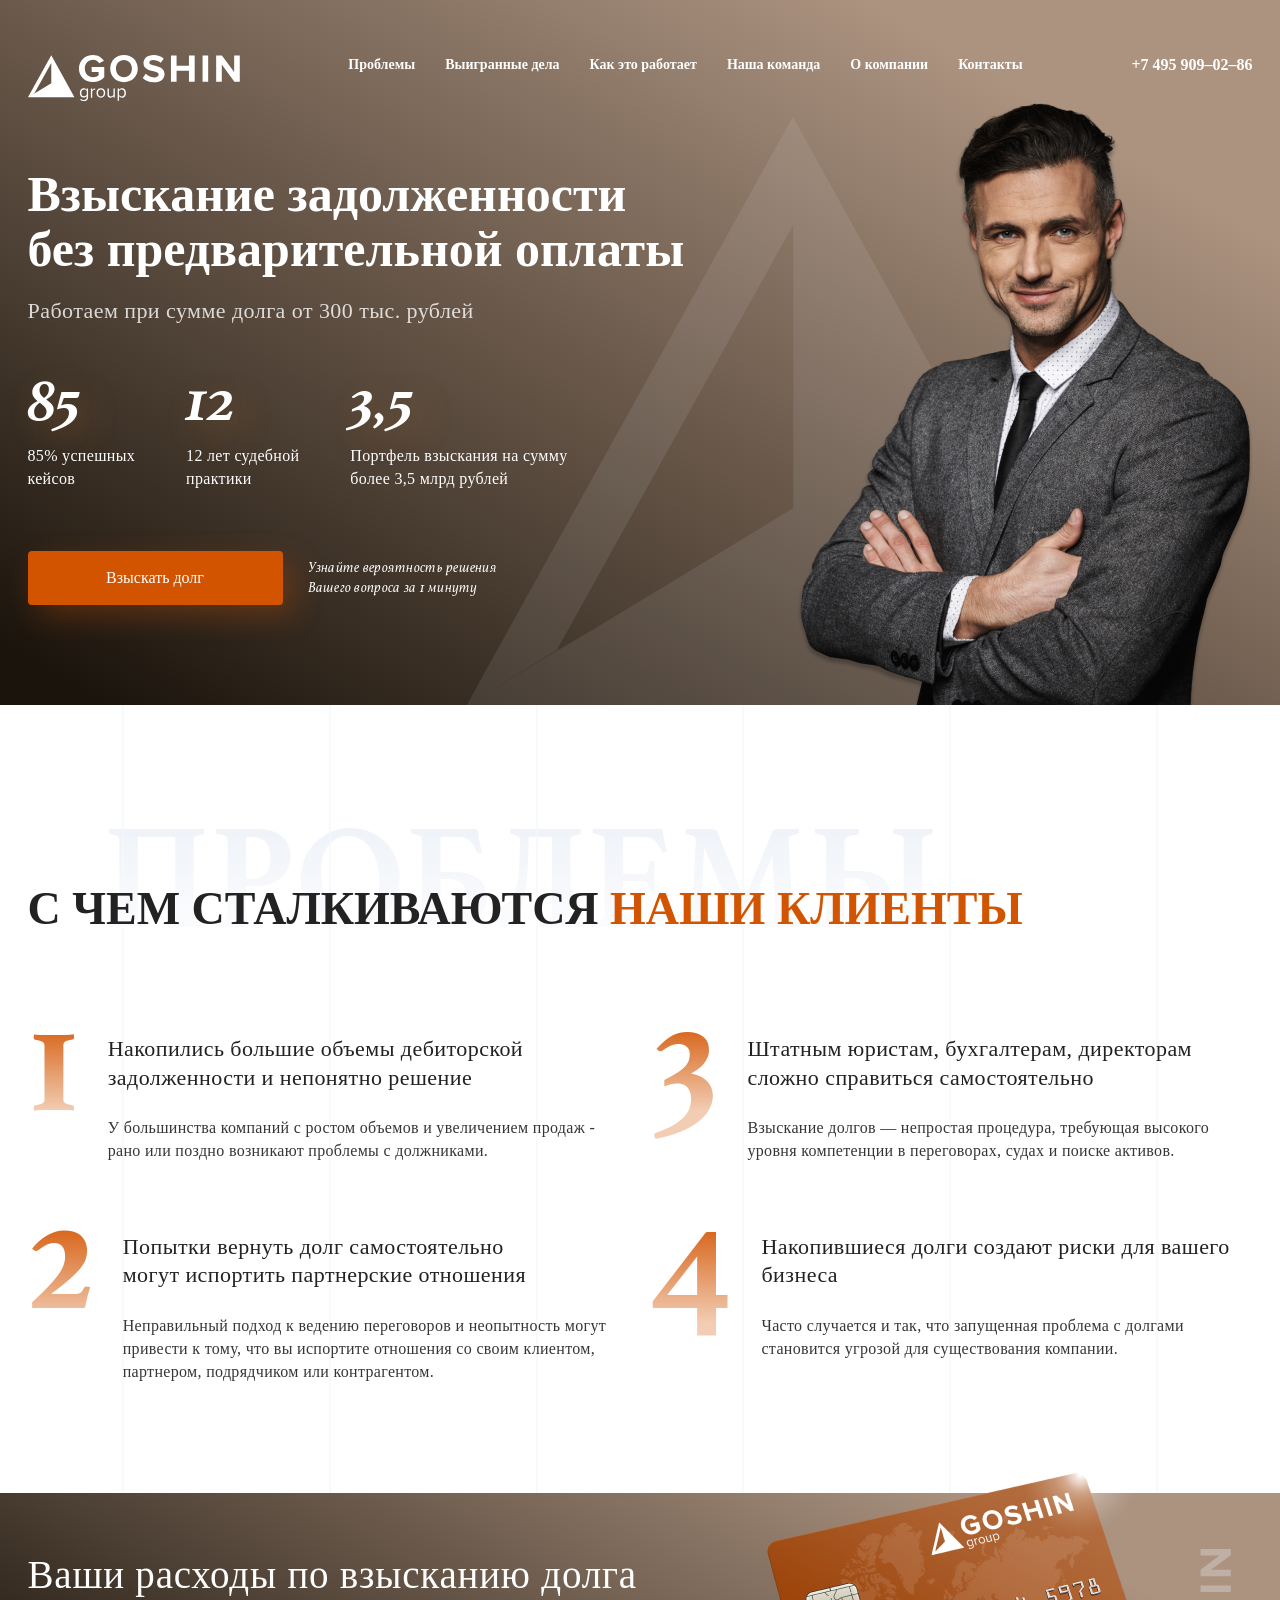
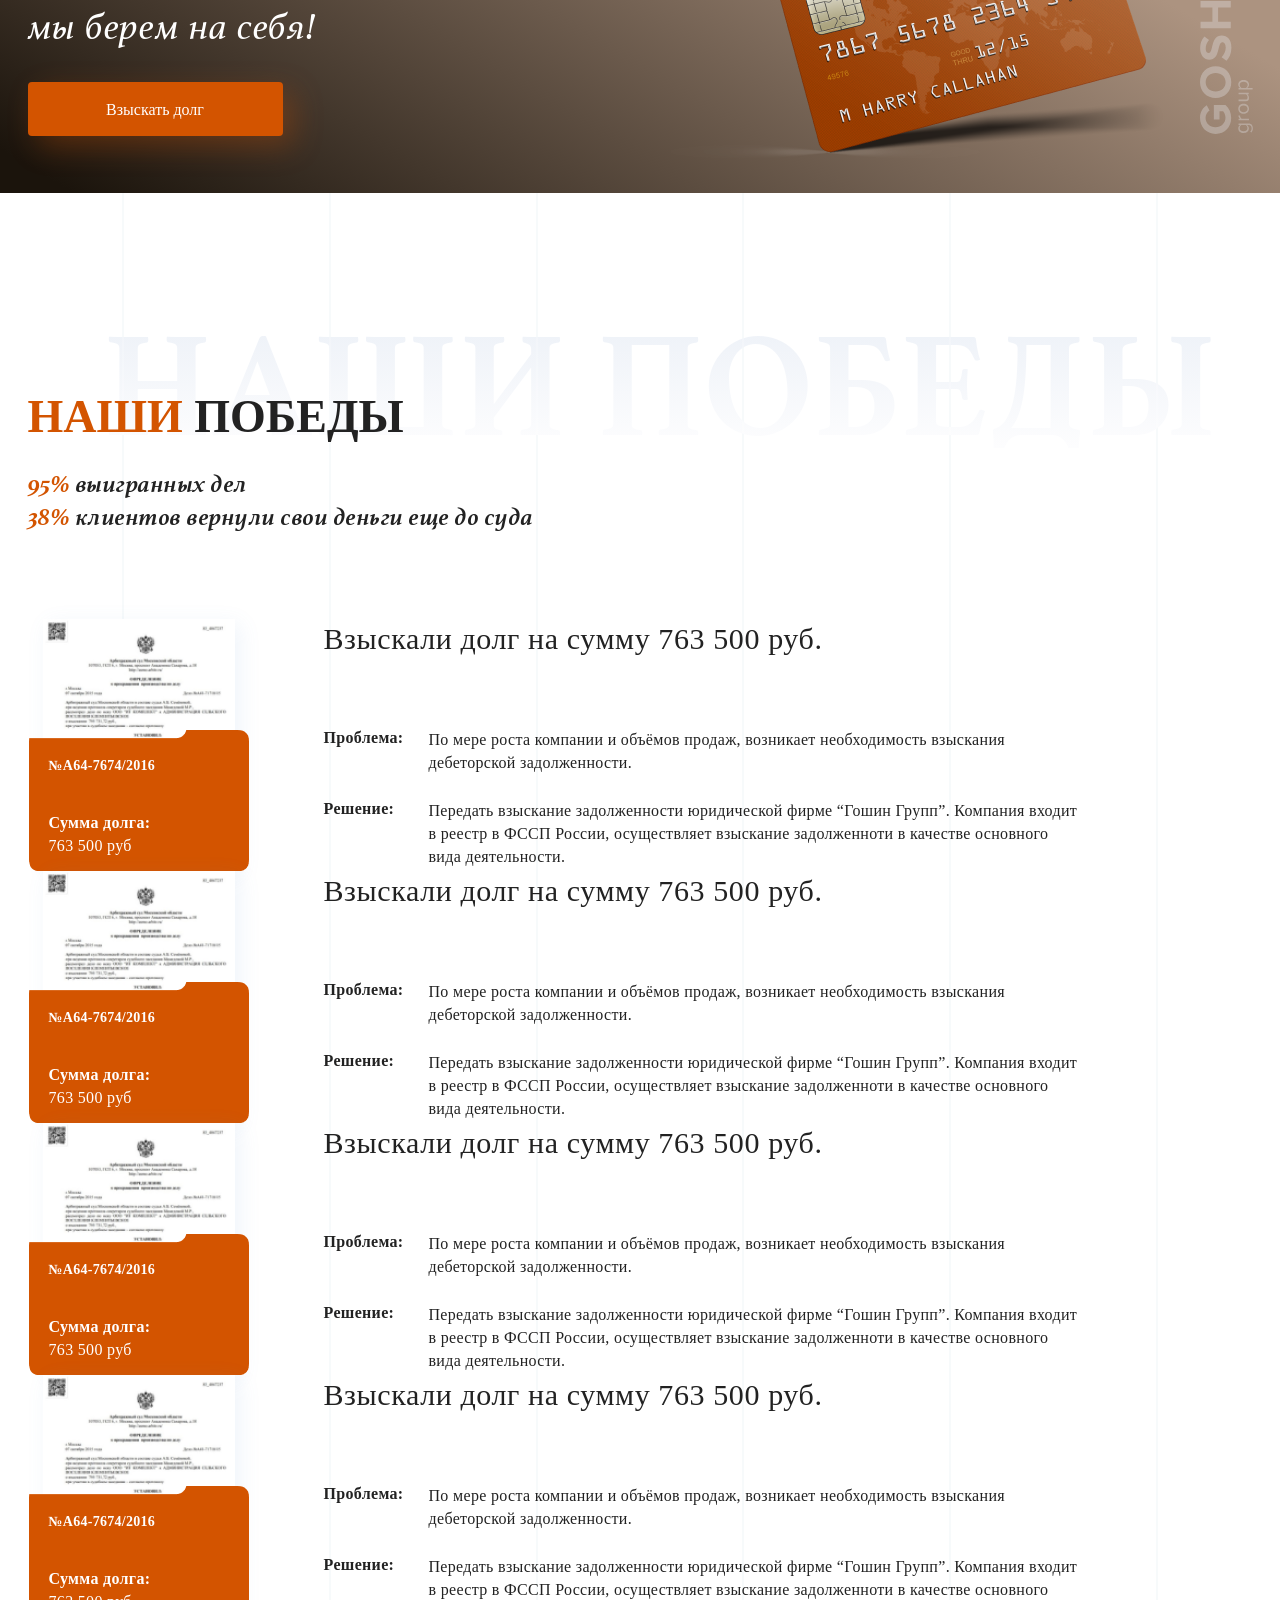
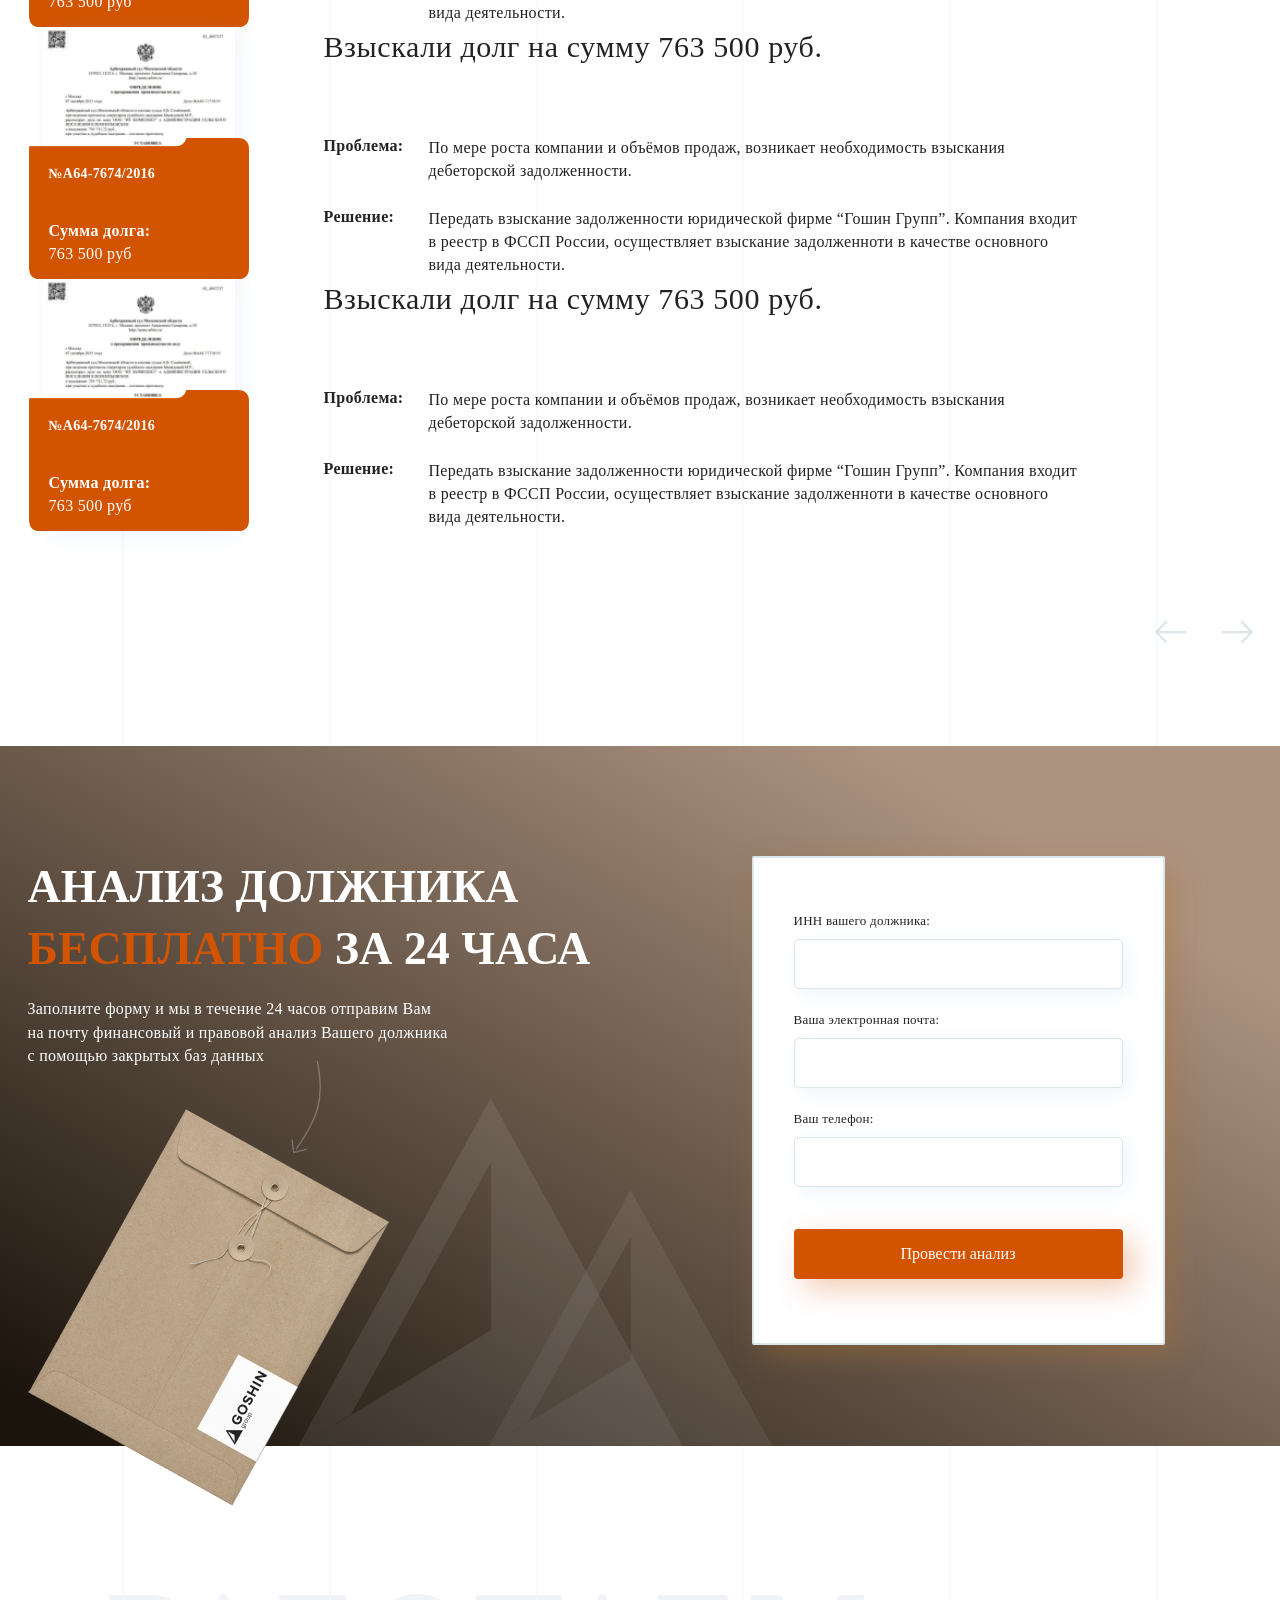
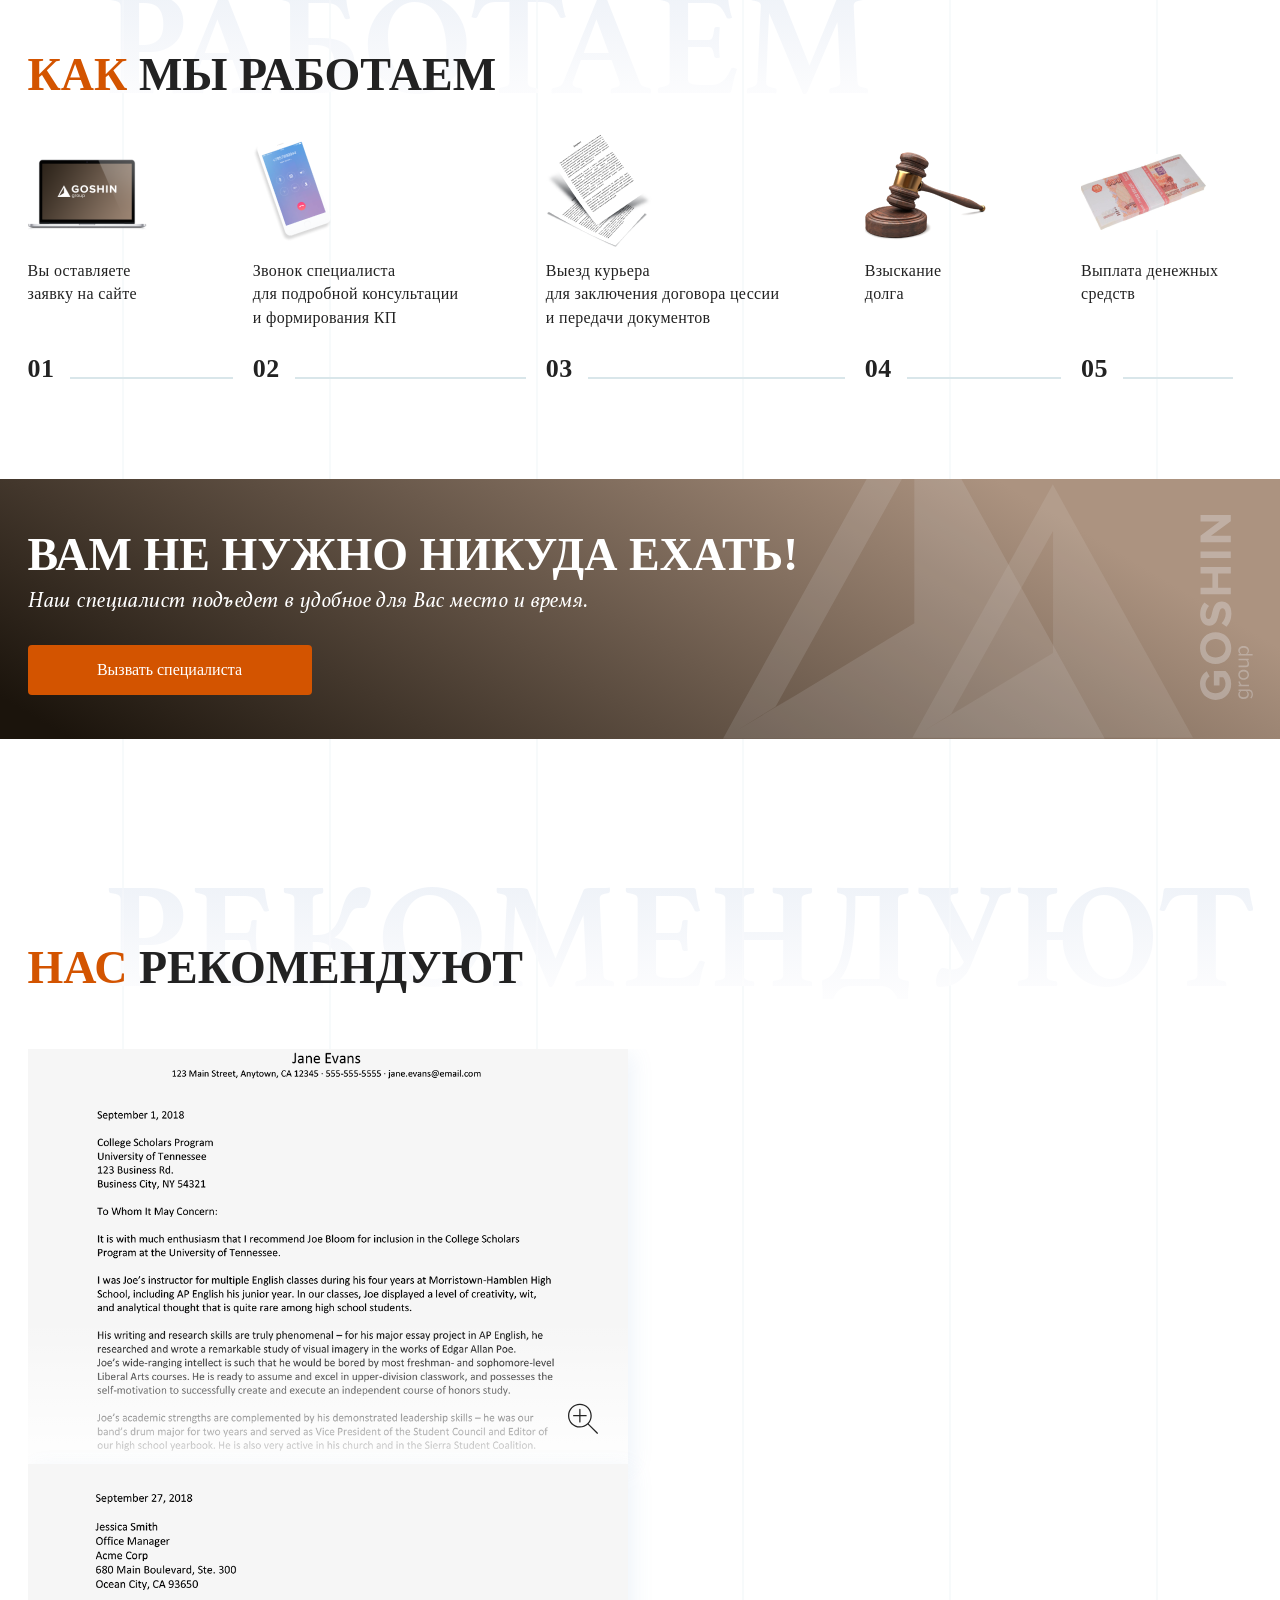
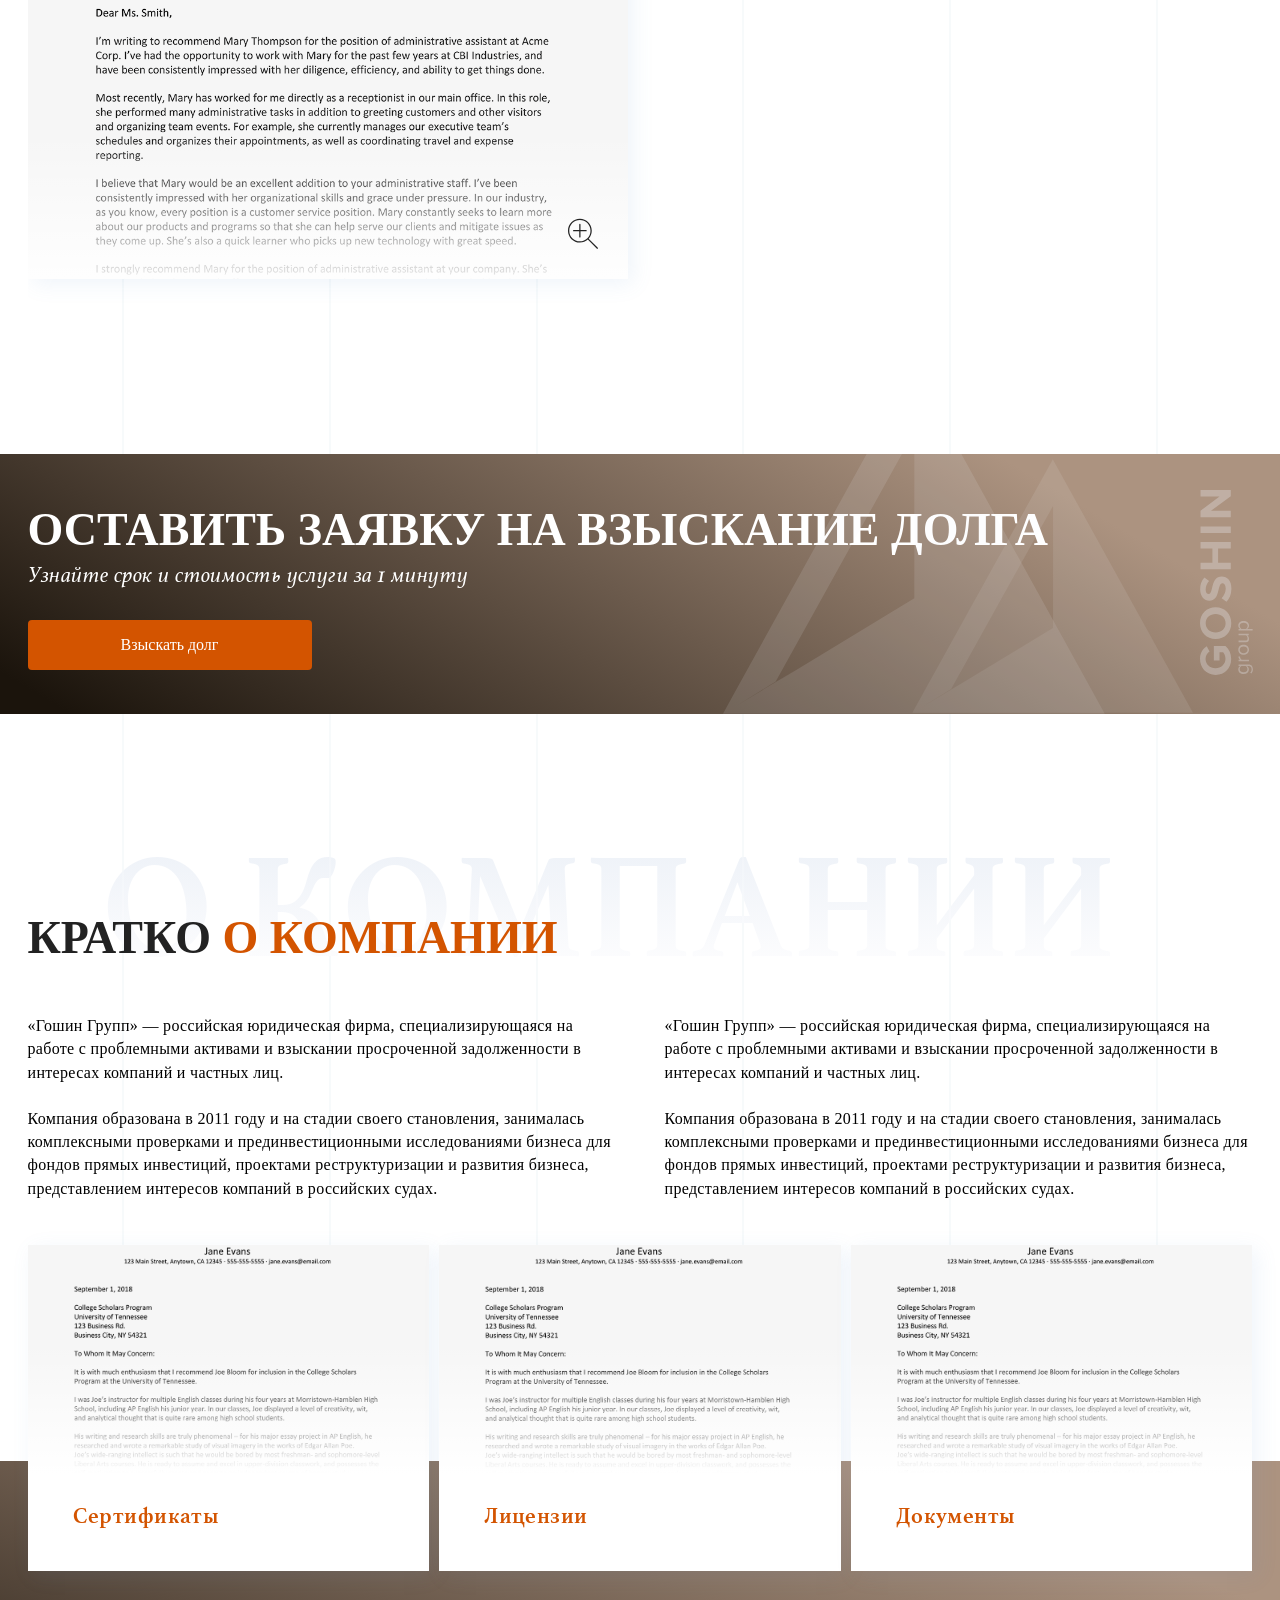
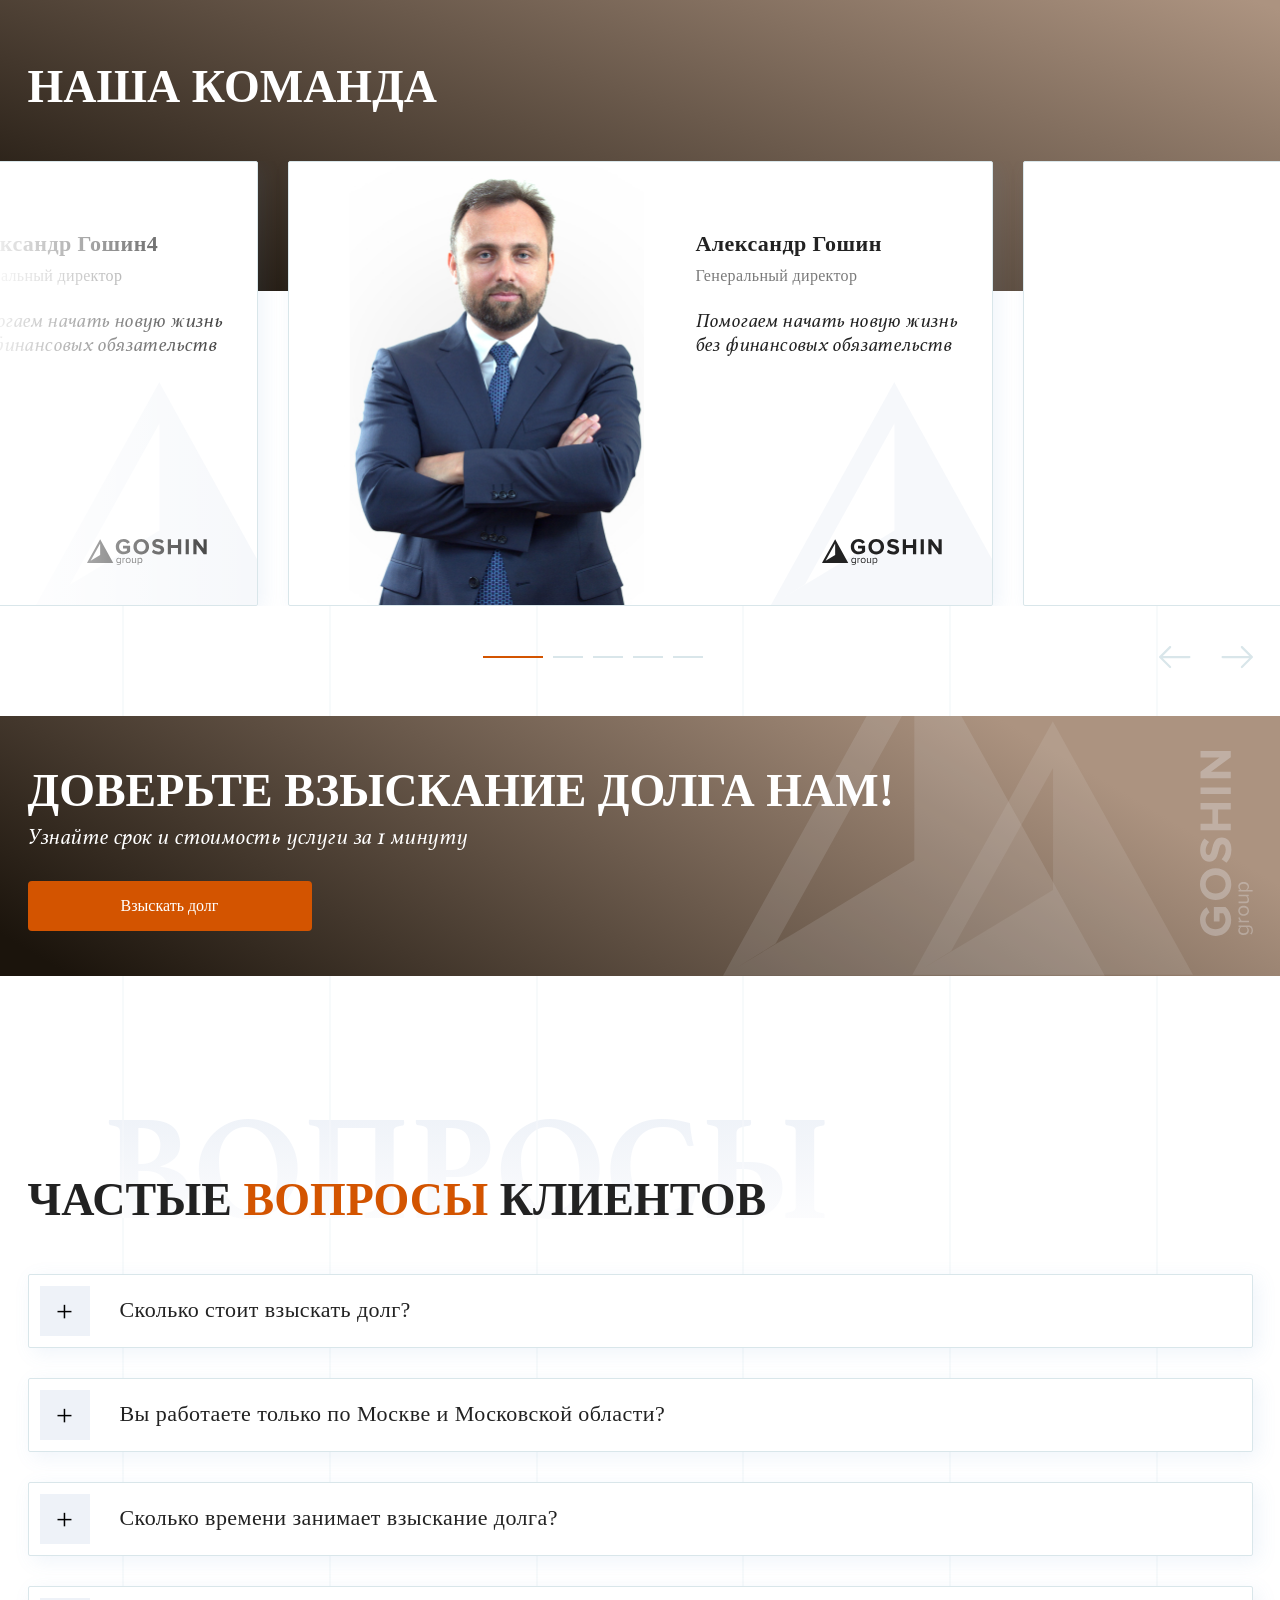
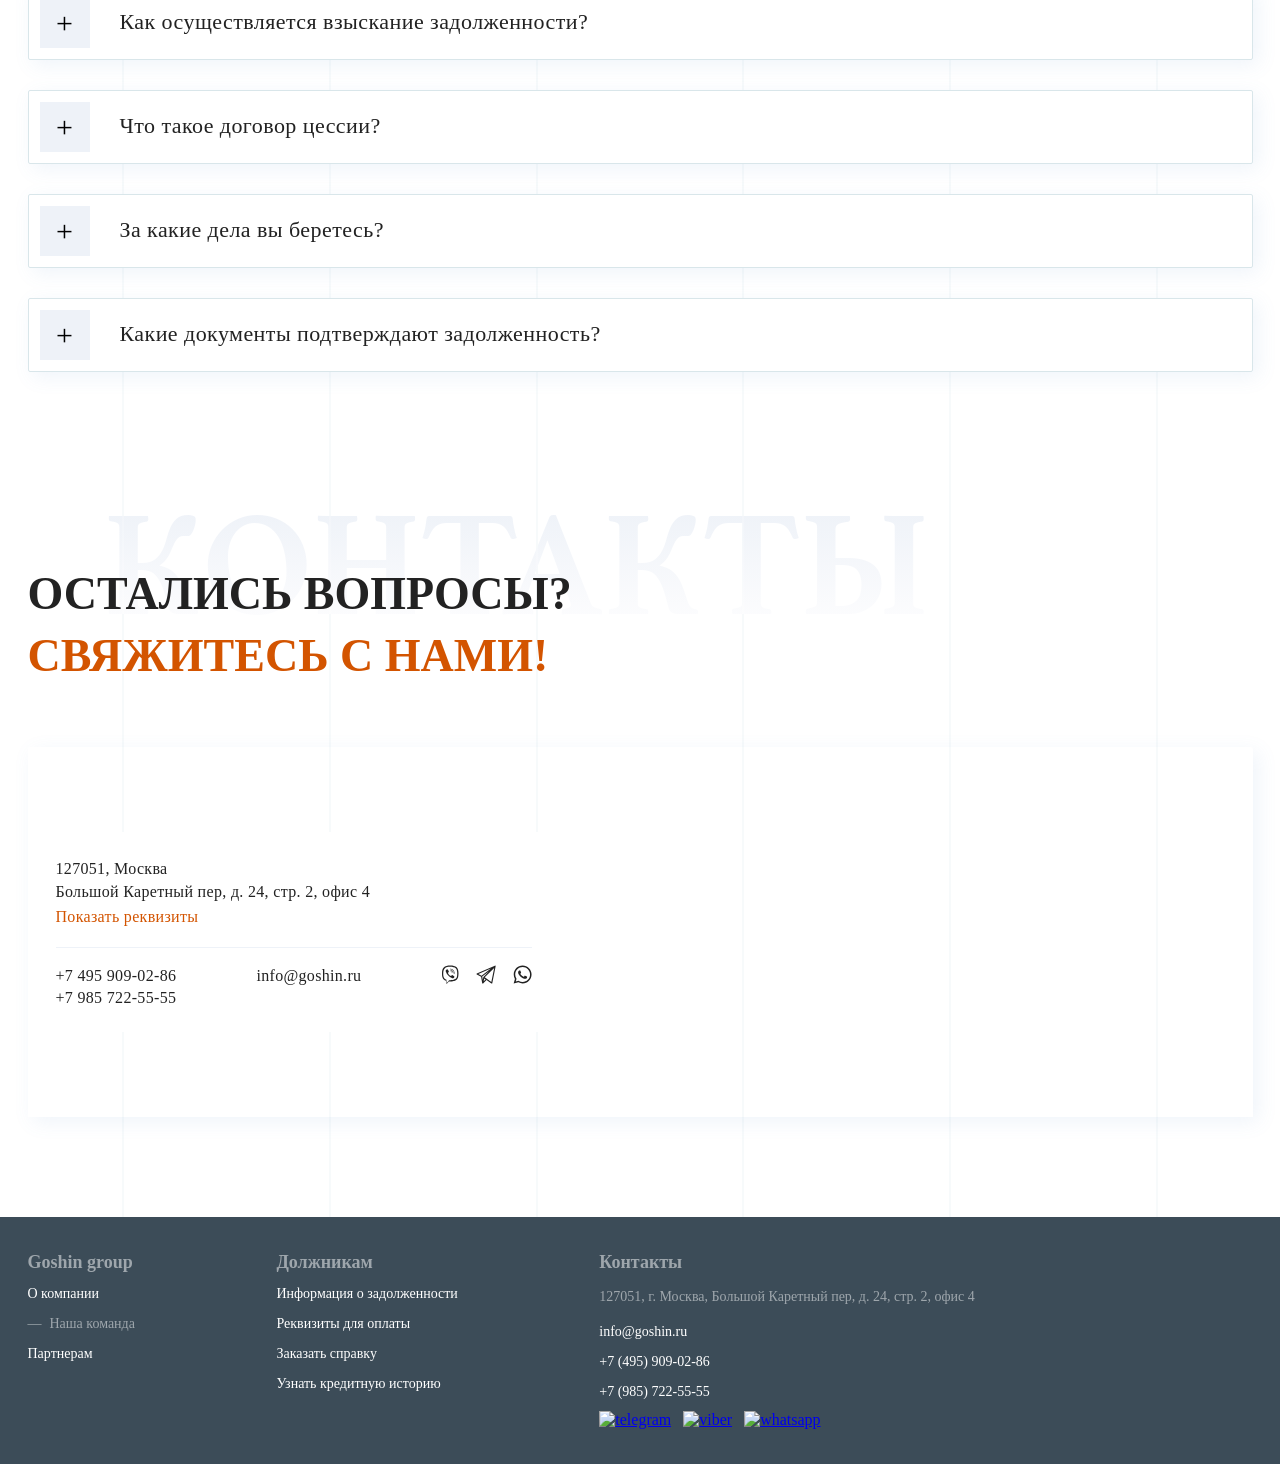
==== commit a233fbb4: "Mob full" ====
--- a/index.html
+++ b/index.html
@@ -1197,7 +1197,7 @@
         </div>
     </footer>
 
-    <div class="popup-wrap"></div>
+    <div style="display: none;" class="popup-wrap"></div>
 
     <div style="display: none;" class="popup popup-1">
         <div class="popup__left">
@@ -1454,7 +1454,7 @@
         <div style="background-image: url(img/popup/5.png)" class="popup__right"></div>
     </div>
     
-    <div class="popup-thank">
+    <div style="display: none;" class="popup-thank">
         <div class="popup-thank__inner">
             <img src="img/popup/img.svg" alt="" class="popup-thank__img-sm">
             <img src="img/popup/img-big.svg" alt="" class="popup-thank__img-big">
--- a/css/style.css
+++ b/css/style.css
@@ -2226,6 +2226,10 @@
     right: 0;
     bottom: 0;
     display: block;
+  }
+  .contacts-mob__desc {
+    color: #222222;
+    text-decoration: none;
   }
   .mobile-menu {
     display: block;
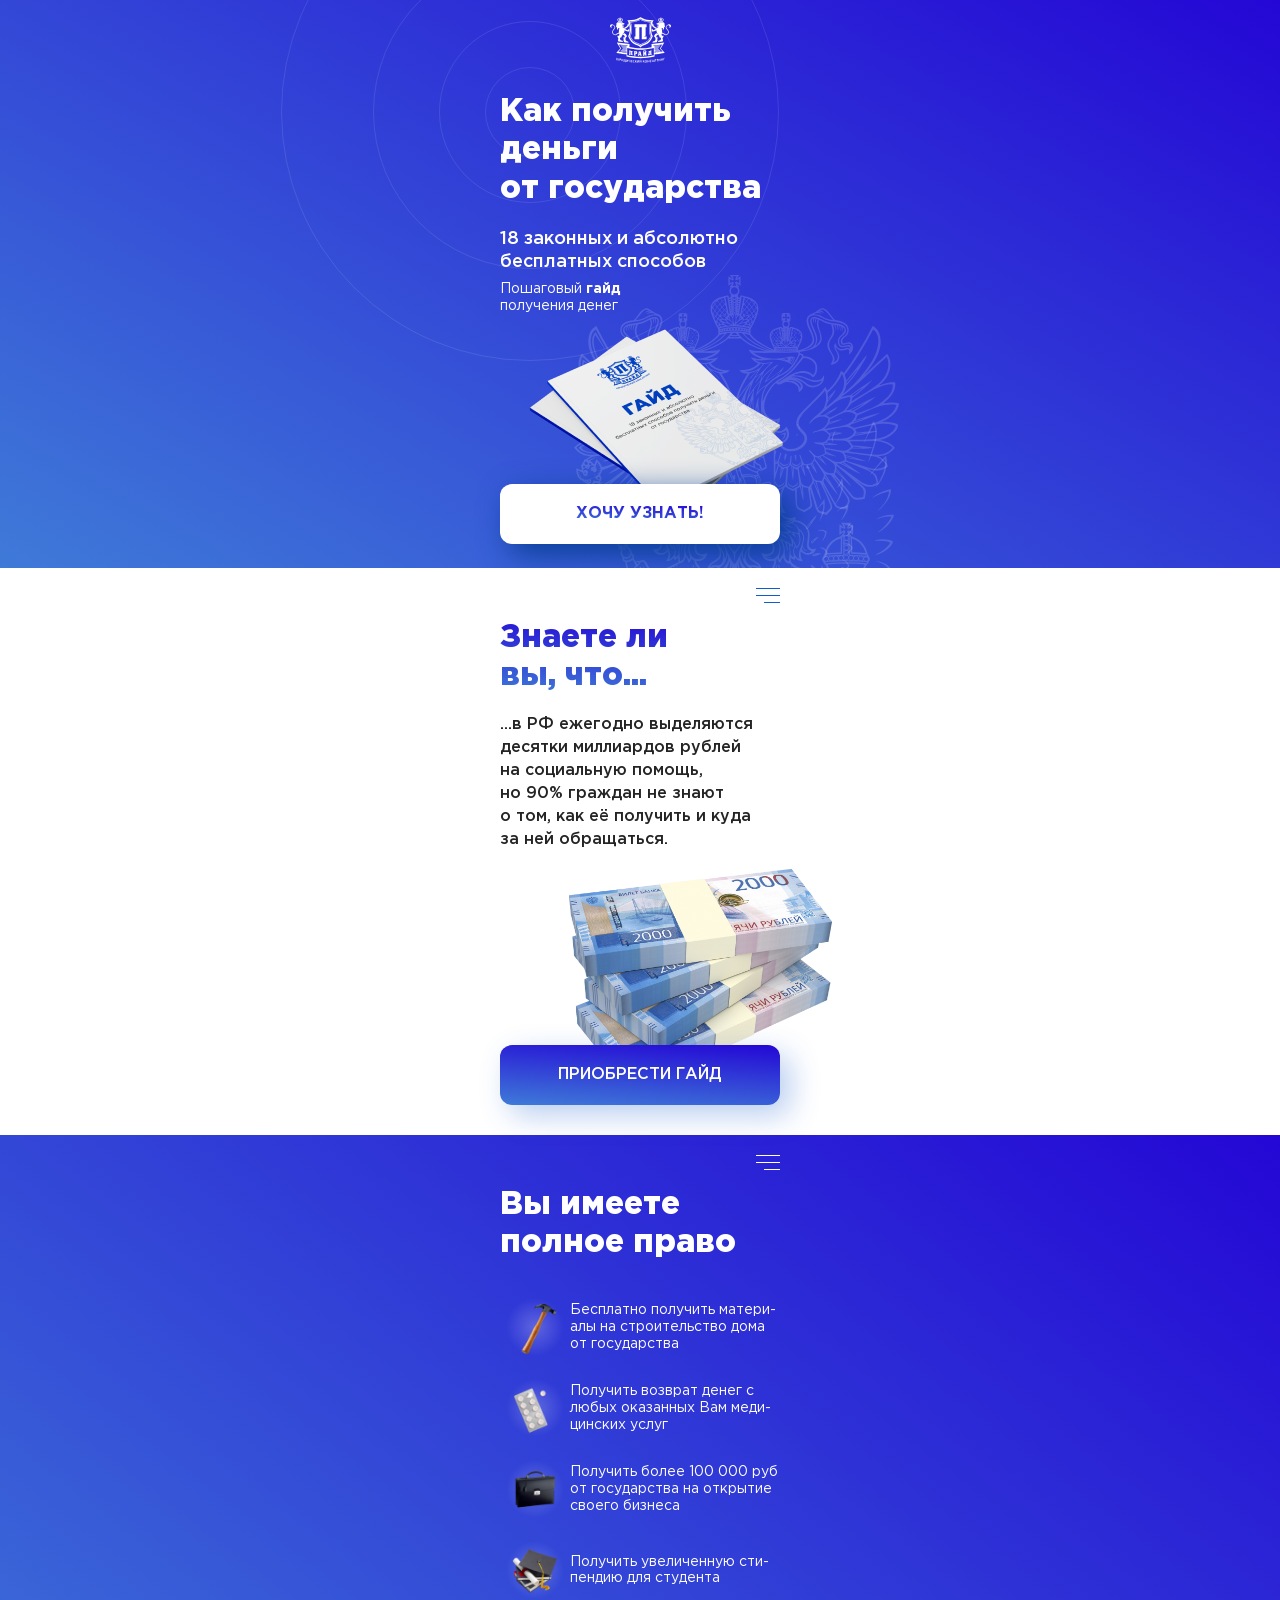
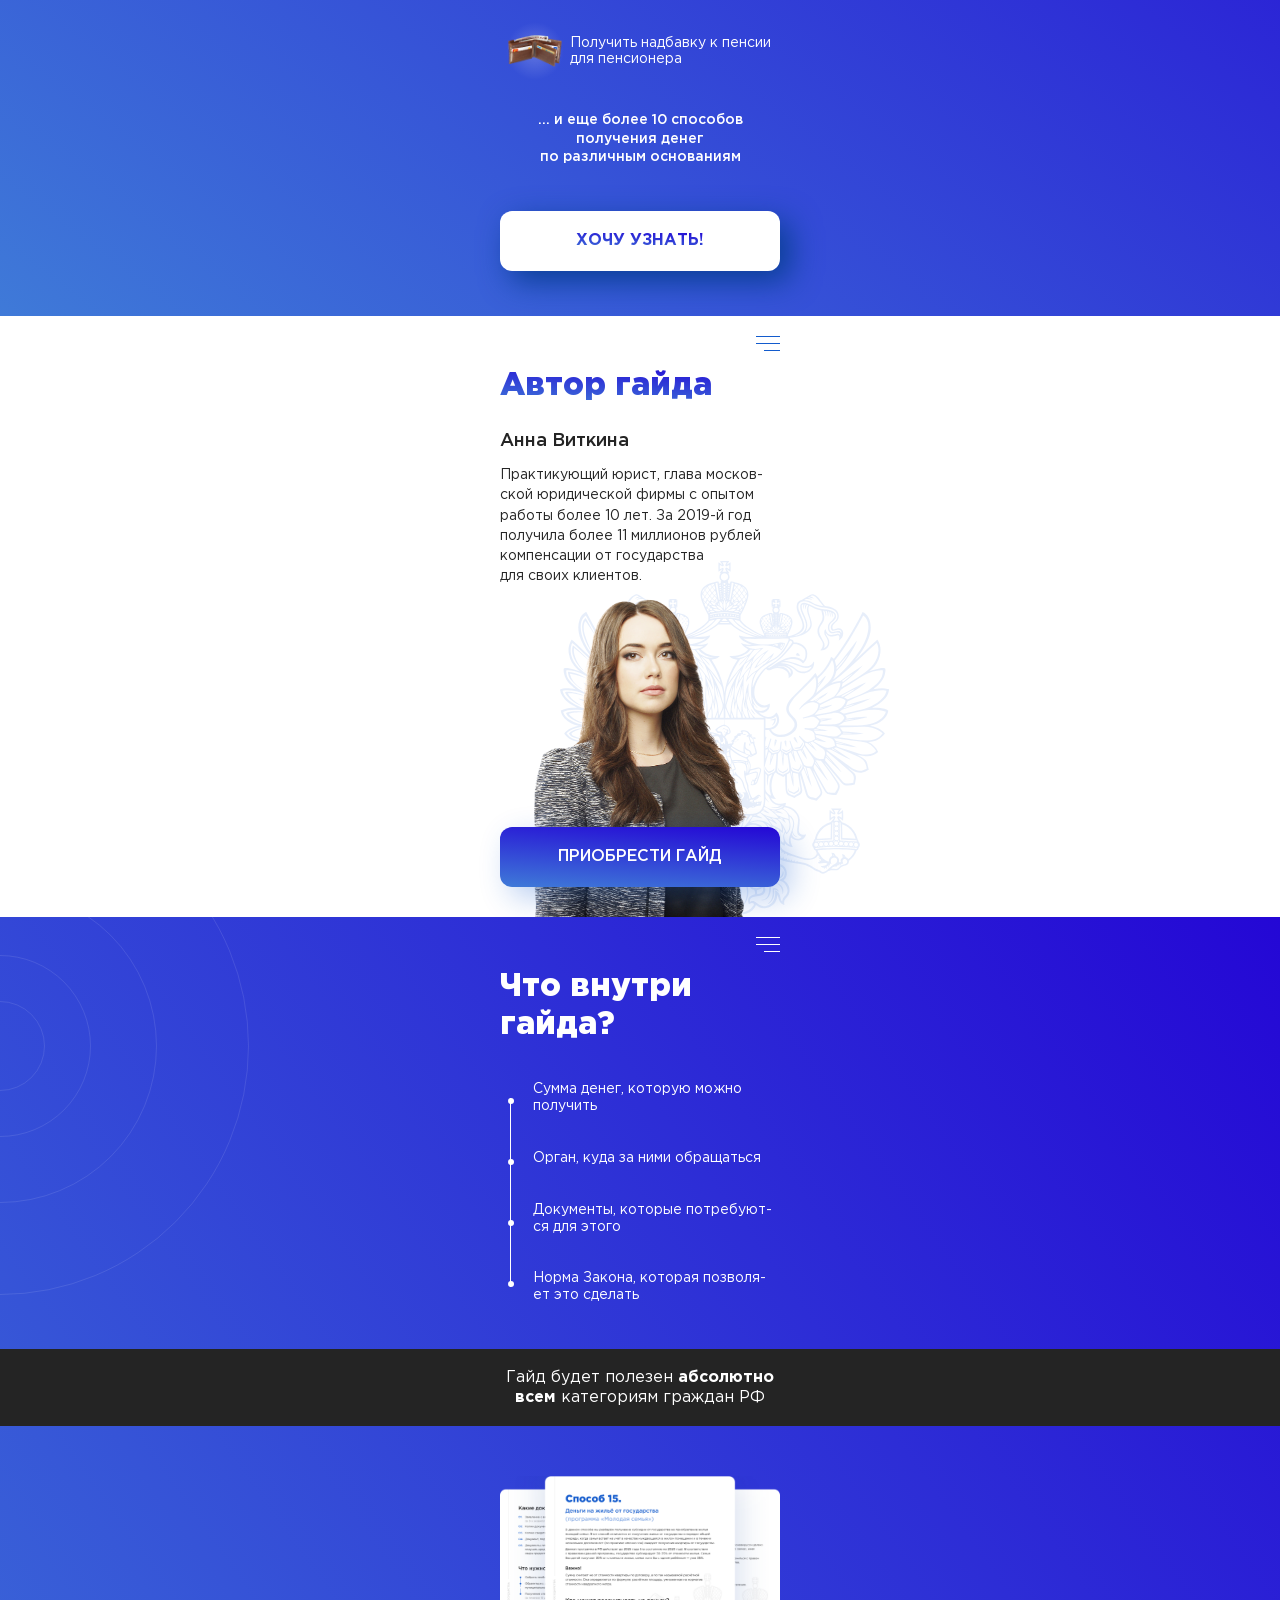
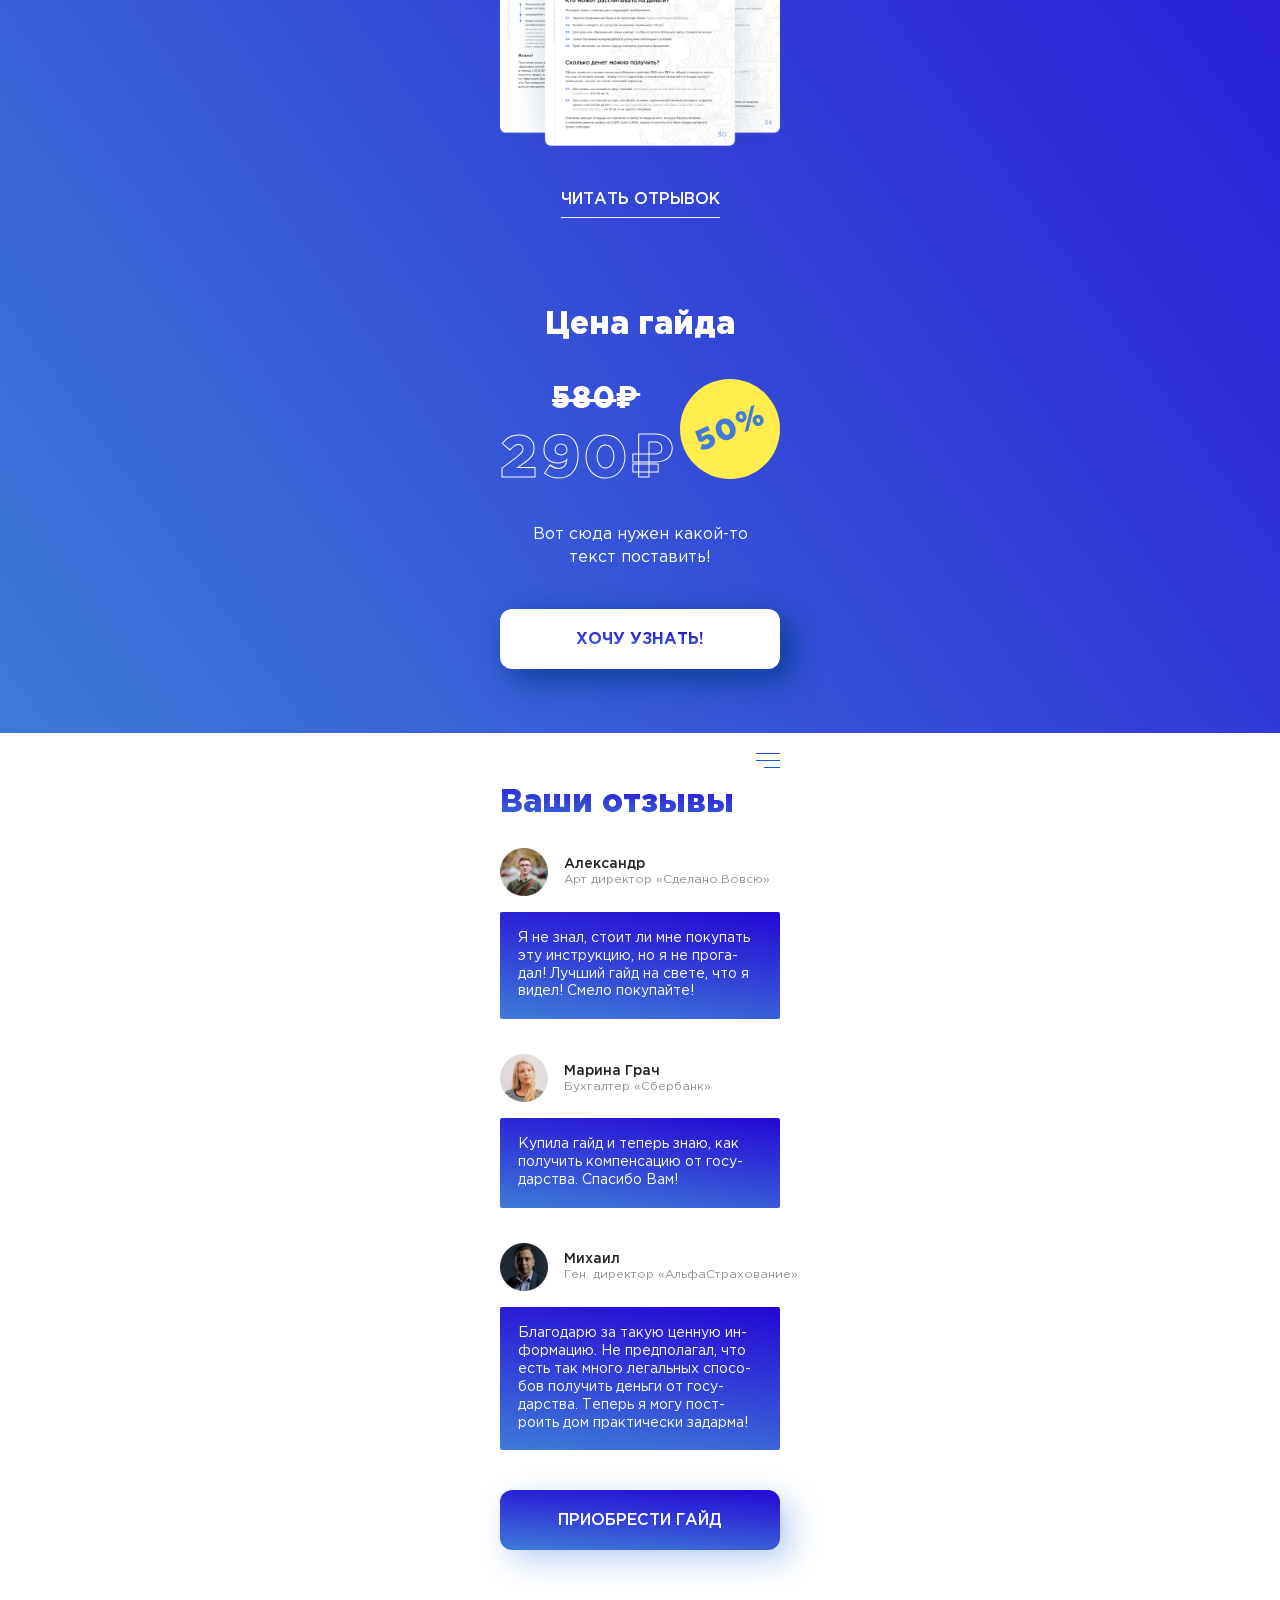
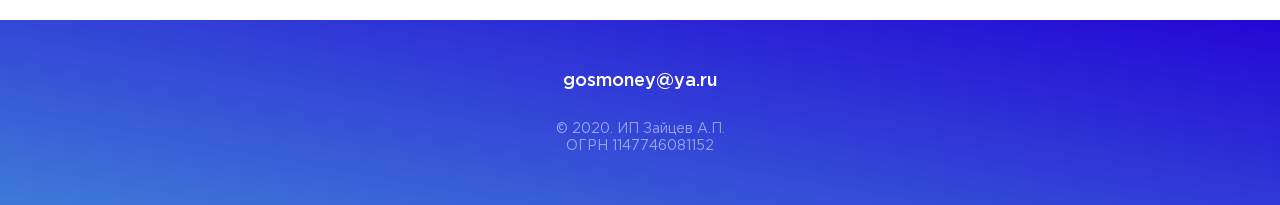
==== commit ec44f49a: "Qwe" ====
--- a/index.html
+++ b/index.html
@@ -1,1571 +1,279 @@
 <!DOCTYPE html>
 <html lang="ru">
-
 <head>
     <meta charset="UTF-8">
     <meta name="viewport" content="width=device-width, initial-scale=1.0">
     <meta http-equiv="X-UA-Compatible" content="ie=edge">
     <title>Document</title>
-    <link rel="stylesheet" href="fonts/athelas/stylesheet.css">
-    <link rel="stylesheet" href="fonts/roboto/stylesheet.css">
+    <link rel="stylesheet" href="fonts/GothamPro/stylesheet.css">
+    <link href="https://fonts.googleapis.com/css2?family=Roboto:wght@900&display=swap" rel="stylesheet">
     <link rel="stylesheet" href="css/style.css">
-    <link rel="stylesheet" href="css/swiper.min.css">
-    <link rel="stylesheet" href="fancybox/jquery.fancybox.min.css">
 </head>
-
 <body>
-    <div class="mobile-wrap"></div>
-    <div class="mobile-menu">
-        <div class="nav-mobile__inner">
-            <div class="nav-mobile__line"></div>
-            <div class="nav-mobile__item">
-                <div class="nav-mobile__circle"></div>
-                <a href="#problems" class="nav-mobile__link">Проблемы</a>
-            </div>
-            <div class="nav-mobile__item">
-                <div class="nav-mobile__circle"></div>
-                <a href="#wins" class="nav-mobile__link">Выигранные дела</a>
-            </div>
-            <div class="nav-mobile__item">
-                <div class="nav-mobile__circle"></div>
-                <a href="#how" class="nav-mobile__link">Как это работает</a>
-            </div>
-            <div class="nav-mobile__item">
-                <div class="nav-mobile__circle"></div>
-                <a href="#team" class="nav-mobile__link">Наша команда</a>
-            </div>
-            <div class="nav-mobile__item">
-                <div class="nav-mobile__circle"></div>
-                <a href="#about" class="nav-mobile__link">О компании</a>
-            </div>
-            <div class="nav-mobile__item">
-                <div class="nav-mobile__circle"></div>
-                <a href="#contacts" class="nav-mobile__link">Контакты</a>
-            </div>
-        </div>
-    </div>
-    <div class="nav-mobile">
+    <header class="header">
         <div class="container">
-            <img src="img/logo-mobile.svg" alt="">
-            <img class="burger" src="img/burger.svg" alt="">
-        </div>
-    </div>
-    <header class="header">
-        <img src="img/header/img-mobile.svg" alt="" class="header__img-mob">
-        <img src="img/header/man-mobile.png" alt="" class="header__man-mob">
-        <div class="container">
-            <img class="header__man" src="img/header/man.png" alt="">
-            <img class="header__img" src="img/header/img.svg" alt="">
-            <nav class="nav">
-                <div class="logo">
-                    <img src="img/logo.svg" alt="">
-                </div>
-                <ul class="nav__links">
-                    <li class="nav__link"><a href="#problems">Проблемы</a></li>
-                    <li class="nav__link"><a href="#wins">Выигранные дела</a></li>
-                    <li class="nav__link"><a href="#how">Как это работает</a></li>
-                    <li class="nav__link"><a href="#team">Наша команда</a></li>
-                    <li class="nav__link"><a href="#about">О компании</a></li>
-                    <li class="nav__link"><a href="#contacts">Контакты</a></li>
-                </ul>
-                <a href="tel:+74959090286" class="nav__tel">+7 495 909–02–86</a>
-            </nav>
-            <h1 class="header__title">
-                Взыскание задолженности<br>
-                без предварительной оплаты
-            </h1>
-            <h3 class="header__subtitle">
-                Работаем при сумме долга от 300 тыс. рублей
-            </h3>
-            <ul class="header__facts">
-                <li class="header__fact">
-                    <span class="header__fact-num">85</span>
-                    <span class="header__fact-text">
-                        85% успешных<br>
-                        кейсов
-                    </span>
-                </li>
-                <li class="header__fact">
-                    <span class="header__fact-num">12</span>
-                    <span class="header__fact-text">
-                        12 лет судебной<br>
-                        практики
-                    </span>
-                </li>
-                <li class="header__fact">
-                    <span class="header__fact-num">3,5</span>
-                    <span class="header__fact-text">
-                        Портфель взыскания на сумму<br>
-                        более 3,5 млрд рублей
-                    </span>
-                </li>
-            </ul>
-            <div class="header__action">
-                <button onclick="popup()" class="header__btn orange-btn">Взыскать долг</button>
-                <span class="header__action-desс">
-                    Узнайте вероятность решения<br>
-                    Вашего вопроса за 1 минуту
-                </span>
-            </div>
+            <img src="img/logo.svg" alt="" class="header__logo">
+            <h2 class="header__title">
+                Как получить деньги<br>
+                от государства
+            </h2>
+            <p class="header__subtitle">
+                18 законных и абсолютно
+                бесплатных способов
+            </p>
+            <p class="header__desc">
+                Пошаговый <span class="bold">гайд</span><br>
+                получения денег
+            </p>
+            <button class="header__btn btn-white">
+                <span>Хочу узнать!</span>
+            </button>
+            <img class="header__emblem" src="img/header/emblem.svg" alt="">
+            <img class="header__document" src="img/header/document.png" alt="">
+            <img class="header__circles" src="img/header/circles.svg"  alt="">
         </div>
     </header>
 
     <main>
-
-        <div class="lines">
-            <div class="line"></div>
-            <div class="line"></div>
-            <div class="line"></div>
-            <div class="line"></div>
-            <div class="line"></div>
-            <div class="line"></div>
-        </div>
-
-        <section class="problems" id="problems">
-            <div class="container">
-                <h2 class="section__title problems__title">
-                    <div class="section__title-small">С чем сталкиваются <span>наши клиенты</span></div>
-                    <div class="section__title-big"><span>проблемы</span></div>
+        
+        <section class="know">
+            <div class="container">
+                <div class="burger burger-blue">
+                    <div class="burger__line"></div>
+                    <div class="burger__line"></div>
+                    <div class="burger__line"></div>
+                </div>
+                <h2 class="know__title title-blue">
+                    Знаете ли<br>
+                    вы, что...
                 </h2>
-                <ul class="problems__content">
-                    <li class="problems__item">
-                        <span class="problems__item-num">1</span>
-                        <div class="problems__item-desc">
-                            <h4 class="problems__item-title">
-                                Накопились большие объемы дебиторской
-                                задолженности и непонятно решение
-                            </h4>
-                            <p class="problems__item-text">
-                                У большинства компаний с ростом объемов и увеличением продаж - рано или поздно возникают
-                                проблемы с должниками.
-                            </p>
-                        </div>
-                    </li>
-                    <li class="problems__item">
-                        <span class="problems__item-num">3</span>
-                        <div class="problems__item-desc">
-                            <h4 class="problems__item-title">
-                                Штатным юристам, бухгалтерам, директорам
-                                сложно справиться самостоятельно
-                            </h4>
-                            <p class="problems__item-text">
-                                Взыскание долгов — непростая процедура, требующая высокого уровня компетенции в
-                                переговорах, судах и поиске активов.
-                            </p>
-                        </div>
-                    </li>
-                    <li class="problems__item">
-                        <span class="problems__item-num">2</span>
-                        <div class="problems__item-desc">
-                            <h4 class="problems__item-title">
-                                Попытки вернуть долг самостоятельно<br>
-                                могут испортить партнерские отношения
-                            </h4>
-                            <p class="problems__item-text">
-                                Неправильный подход к ведению переговоров и неопытность могут привести к тому, что вы
-                                испортите отношения со своим клиентом, партнером, подрядчиком или контрагентом.
-                            </p>
-                        </div>
-                    </li>
-                    <li class="problems__item">
-                        <span class="problems__item-num">4</span>
-                        <div class="problems__item-desc">
-                            <h4 class="problems__item-title">
-                                Накопившиеся долги создают риски
-                                для вашего бизнеса
-                            </h4>
-                            <p class="problems__item-text">
-                                Часто случается и так, что запущенная проблема с долгами становится угрозой для
-                                существования компании.
-                            </p>
-                        </div>
+                <p class="know__text">
+                    ...в РФ ежегодно выделяются десятки миллиардов рублей<br>
+                    на социальную помощь,<br>
+                    но 90% граждан не знают<br>
+                    о том, как её получить и куда<br>
+                    за ней обращаться.
+                </p>
+                <img class="know__money" src="img/know/money.png" alt="">
+                <button class="know__btn btn-blue">приобрести гайд</button>
+            </div>
+        </section>
+
+        <section class="law">
+            <div class="container">
+                <div class="burger burger-white">
+                    <div class="burger__line"></div>
+                    <div class="burger__line"></div>
+                    <div class="burger__line"></div>
+                </div>
+                <div class="law__title title-white">
+                    Вы имеете полное право
+                </div>
+                <ul class="law__content">
+                    <li class="law__item">
+                        <div class="law__img-wrap">
+                            <img src="img/law/hammer.png" alt="" class="law__img">
+                            <div class="law__img-background"></div>
+                        </div>
+                        <p class="law__item-desc">
+                            Бесплатно получить матери-<br>
+                            алы на строительство дома
+                            от государства
+                        </p>
+                    </li>
+                    <li class="law__item">
+                        <div class="law__img-wrap">
+                            <img src="img/law/pills.png" alt="" class="law__img">
+                            <div class="law__img-background"></div>
+                        </div>
+                        <p class="law__item-desc">
+                            Получить возврат денег 
+                            с любых оказанных Вам меди-<br>
+                            цинских услуг
+                        </p>
+                    </li>
+                    <li class="law__item">
+                        <div class="law__img-wrap">
+                            <img src="img/law/case.png" alt="" class="law__img">
+                            <div class="law__img-background"></div>
+                        </div>
+                        <p class="law__item-desc">
+                            Получить более 100 000 руб
+                            от государства на открытие 
+                            своего бизнеса
+                        </p>
+                    </li>
+                    <li class="law__item">
+                        <div class="law__img-wrap">
+                            <img src="img/law/docs.png" alt="" class="law__img">
+                            <div class="law__img-background"></div>
+                        </div>
+                        <p class="law__item-desc">
+                            Получить увеличенную сти-<br>
+                            пендию для студента
+                        </p>
+                    </li>
+                    <li class="law__item">
+                        <div class="law__img-wrap">
+                            <img src="img/law/wallet.png" alt="" class="law__img">
+                            <div class="law__img-background"></div>
+                        </div>
+                        <p class="law__item-desc">
+                            Получить надбавку к пенсии
+                            для пенсионера
+                        </p>
                     </li>
                 </ul>
-
-
-                <ul class="problems__content-mob">
-                    <li class="problems__item-mob">
-                        <div class="poblems__item-mob-top">
-                            <img src="img/problems/1.svg" alt="" class="problems__item-mob-num">
-                            <h4 class="problems__item-mob-title">
-                                Накопились большие объемы
-                                дебиторской задолженности<br>
-                                и непонятно решение
-                            </h4>
-                        </div>
-                        <p class="poblems__item-mob-btm">
-                            У большинства компаний с ростом объемов и увеличением продаж - рано или поздно возникают проблемы
-                            с должниками.
-                        </p>
-                    </li>
-                    <li class="problems__item-mob">
-                        <div class="poblems__item-mob-top">
-                            <img src="img/problems/2.svg" alt="" class="problems__item-mob-num">
-                            <h4 class="problems__item-mob-title">
-                                Попытки вернуть долг само-
-                                стоятельно могут испортить
-                                партнерские отношения
-                            </h4>
-                        </div>
-                        <p class="poblems__item-mob-btm">
-                            Неправильный подход к ведению пере-
-                            говоров и неопытность могут привести
-                            к тому, что вы испортите отношения
-                            со своим клиентом, партнером, подряд-
-                            чиком или контрагентом.
-                        </p>
-                    </li>
-                    <li class="problems__item-mob">
-                        <div class="poblems__item-mob-top">
-                            <img src="img/problems/3.svg" alt="" class="problems__item-mob-num">
-                            <h4 class="problems__item-mob-title">
-                                Штатным юристам, бухгал-
-                                терам, директорам сложно
-                                справиться самостоятельно
-                            </h4>
-                        </div>
-                        <p class="poblems__item-mob-btm">
-                            Взыскание долгов — непростая про-
-                            цедура, требующая высокого уровня ко-
-                            мпетенции в переговорах, судах и поиске
-                            активов.
-                        </p>
-                    </li>
-                    <li class="problems__item-mob">
-                        <div class="poblems__item-mob-top">
-                            <img src="img/problems/4.svg" alt="" class="problems__item-mob-num">
-                            <h4 class="problems__item-mob-title">
-                                Накопившиеся долги создают
-                                риски для вашего бизнеса
-                            </h4>
-                        </div>
-                        <p class="poblems__item-mob-btm">
-                            Часто случается и так, что запущенная
-                            проблема с долгами  становится угрозой
-                            для существования компании.
+                <p class="law__text">
+                    ... и еще более 10 способов<br>
+                    получения денег<br>
+                    по различным основаниям
+                </p>
+                <button class="law__btn btn-white">
+                    <span>Хочу узнать!</span>
+                </button>
+            </div>
+        </section>
+
+        <section class="author">
+            <div class="container">
+                <div class="burger burger-blue">
+                    <div class="burger__line"></div>
+                    <div class="burger__line"></div>
+                    <div class="burger__line"></div>
+                </div>
+                <h2 class="author__title title-blue">
+                    Автор гайда
+                </h2>
+                <h3 class="author__name">Анна Виткина</h3>
+                <p class="author__text">
+                    Практикующий юрист, глава москов-<br> ской юридической фирмы с опытом работы более 10 лет. За 2019-й год получила более 11 миллионов рублей компенсации от государства<br>
+                    для своих клиентов. 
+                </p>
+                <button class="author__btn btn-blue">приобрести гайд</button>
+                <img class="author__img" src="img/author/author.png" alt="">
+                <img src="img/author/emblem.svg" alt="" class="author__emblem">
+            </div>
+        </section>
+
+        <section class="inside">
+            <img class="inside__circles" src="img/header/circles.svg" alt="">
+            <div class="container">
+                <div class="burger burger-white">
+                    <div class="burger__line"></div>
+                    <div class="burger__line"></div>
+                    <div class="burger__line"></div>
+                </div>
+                <h2 class="inside__title title-white">Что внутри гайда?</h2>
+                <div class="inside__list">
+                    <ul class="inside__list-left">
+                        <li class="inside__left-item"></li>
+                        <li class="inside__left-item"></li>
+                        <li class="inside__left-item"></li>
+                        <li class="inside__left-item"></li>
+                    </ul>
+                    <ul class="inside__list-right">
+                        <li class="inside__right-item">Сумма денег, которую можно получить</li>
+                        <li class="inside__right-item">Орган, куда за ними обращаться</li>
+                        <li class="inside__right-item">Документы, которые потребуют-<br>ся для этого</li>
+                        <li class="inside__right-item">Норма Закона, которая позволя-<br>ет это сделать</li>
+                    </ul>
+                </div>
+            </div>
+            <div class="inside__promo">
+                <div class="container">
+                    <p class="inside__promo-text">
+                        Гайд будет полезен <span class="bold">абсолютно всем</span> категориям граждан РФ
+                    </p>
+                </div>
+            </div>
+            <div class="container">
+                <img src="img/inside/docs.png" alt="" class="inside__docs">
+                <div class="inside__read-wrap">
+                    <a href="#" class="inside__read">Читать отрывок</a>
+                </div>
+                <h2 class="inside__cost-title">Цена гайда</h2>
+                <div class="inside__cost-content">
+                    <div class="inside__cost-left">
+                        <span class="inside__cost-old">580<span class="rouble">₽</span></span>
+                        <span class="inside__cost-now">290<span class="rouble">₽</span></span>
+                    </div>
+                    <div class="inside__cost-right">
+                        <img src="img/inside/cost.svg" alt="" class="inside__cost-img">
+                    </div>
+                </div>
+                <p class="inside__text">
+                    Вот сюда нужен какой-то<br>
+                    текст поставить!
+                </p>
+                <button class="inside__btn btn-white">
+                    <span>Хочу узнать!</span>
+                </button>
+            </div>
+        </section>
+
+        <section class="feedback">
+            <div class="container">
+                <div class="burger burger-blue">
+                    <div class="burger__line"></div>
+                    <div class="burger__line"></div>
+                    <div class="burger__line"></div>
+                </div>
+                <h2 class="feeback__title title-blue">Ваши отзывы</h2>
+
+                <ul class="feedback__list">
+                    <li class="feedback__item">
+                        <div class="feedback__item-header">
+                            <img class="feedback__item-img" src="img/feeback/1.png" alt="">
+                            <div class="feedback__item-about">
+                                <span class="feedback__item-name">Александр</span>
+                                <div class="feedback__item-desc">Арт директор «Сделано.Вовсю»</div>
+                            </div>
+                        </div>
+                        <p class="feedback__item-text">
+                            Я не знал, стоит ли мне покупать эту инструкцию, но я не прога- дал! Лучший гайд на свете, что я видел! Смело покупайте!
+                        </p>
+                    </li>
+                    <li class="feedback__item">
+                        <div class="feedback__item-header">
+                            <img class="feedback__item-img" src="img/feeback/2.png" alt="">
+                            <div class="feedback__item-about">
+                                <span class="feedback__item-name">Марина Грач</span>
+                                <div class="feedback__item-desc">Бухгалтер «Сбербанк»</div>
+                            </div>
+                        </div>
+                        <p class="feedback__item-text">
+                            Купила гайд и теперь знаю, как получить компенсацию от госу- дарства. Спасибо Вам!
+                        </p>
+                    </li>
+                    <li class="feedback__item">
+                        <div class="feedback__item-header">
+                            <img class="feedback__item-img" src="img/feeback/3.png" alt="">
+                            <div class="feedback__item-about">
+                                <span class="feedback__item-name">Михаил</span>
+                                <div class="feedback__item-desc">Ген.&nbsp;директор&nbsp;«АльфаСтрахование»</div>
+                            </div>
+                        </div>
+                        <p class="feedback__item-text">
+                            Благодарю за такую ценную ин- формацию. Не предполагал, что есть так много легальных спосо- бов получить деньги от госу- дарства. Теперь я могу пост- роить дом практически задарма!
                         </p>
                     </li>
                 </ul>
-            </div>
-        </section>
-
-        <section class="promo">
-            <div class="container">
-                <img class="promo__card" src="img/promo/card.png" alt="">
-                <div class="promo__left">
-                    <h2 class="promo__title">
-                        Ваши расходы по взысканию долга<br>
-                        <span>мы берем на себя!</span>
-                    </h2>
-                    <button onclick="popup()" class="orange-btn promo__btn">Взыскать долг</button>
-                </div>
-                <div class="promo__right">
-                    <div class="promo__right-text">
-                        <img src="img/promo/right-text.svg" alt="">
-                    </div>
-                </div>
-            </div>
-        </section>
-
-        <section class="wins" id="wins">
-            <div class="container">
-                <h2 class="section__title wins__title">
-                    <div class="section__title-small"><span>наши </span>победы</div>
-                    <div class="section__title-big"><span>наши победы</span></div>
-                </h2>
-                <ul class="wins__facts">
-                    <li class="wins__fact"><span>95%</span> выигранных дел</li>
-                    <li class="wins__fact"><span>38%</span> клиентов вернули свои деньги еще до суда</li>
-                </ul>
-
-                <ul class="wins__content swiper-container">
-                    <div class="swiper-wrapper">
-
-                        <li class="wins__item swiper-slide">
-                            <div class="wins__item-left">
-                                <div class="wins__item-img">
-                                    <img src="img/wins/1.png" alt="" class="wins__item-img-preview">
-                                    <div class="wins__item-folder">
-                                        <span class="wins__item-name">№А64-7674/2016</span>
-                                        <span class="wins-item__cost-title">Сумма долга:</span>
-                                        <span class="wins-item__cost">763 500 руб</span>
-                                    </div>
-                                </div>
-                            </div>
-                            <div class="wins__item-right">
-                                <h3 class="wins__item-title">Взыскали долг на сумму 763 500 руб.</h3>
-
-                                <h3 class="wins__item-title-mob">
-                                    Вернули долг ликвидными акти-
-                                    вами на сумму 3 млн рублей
-                                </h3>
-                                <div class="wins__item-subtitle-mob">
-                                    Сумма долга: <span>3 000 000 руб</span>
-                                </div>
-
-                                <div class="wins__item-problem">
-                                    <span class="wins__item-key">Проблема:</span>
-                                    <p class="wins__item-value">
-                                        По мере роста компании и объёмов продаж, возникает необходимость взыскания<br>
-                                        дебеторской задолженности.
-                                    </p>
-                                </div>
-                                <div class="wins__item-solution">
-                                    <span class="wins__item-key">Решение:</span>
-                                    <p class="wins__item-value">
-                                        Передать взыскание задолженности юридической фирме “Гошин Групп”. Компания
-                                        входит<br>
-                                        в реестр в ФССП России, осуществляет взыскание задолженноти в качестве
-                                        основного<br>
-                                        вида деятельности.
-                                    </p>
-                                </div>
-                                <a href="#" class="wins__item-docs">Посмотреть документы</a>
-                            </div>
-                        </li>
-
-                        <li class="wins__item swiper-slide">
-                            <div class="wins__item-left">
-                                <div class="wins__item-img">
-                                    <img src="img/wins/1.png" alt="" class="wins__item-img-preview">
-                                    <div class="wins__item-folder">
-                                        <span class="wins__item-name">№А64-7674/2016</span>
-                                        <span class="wins-item__cost-title">Сумма долга:</span>
-                                        <span class="wins-item__cost">763 500 руб</span>
-                                    </div>
-                                </div>
-                            </div>
-                            <div class="wins__item-right">
-                                <h3 class="wins__item-title">Взыскали долг на сумму 763 500 руб.</h3>
-
-                                <h3 class="wins__item-title-mob">
-                                    Вернули долг ликвидными акти-
-                                    вами на сумму 3 млн рублей
-                                </h3>
-                                <div class="wins__item-subtitle-mob">
-                                    Сумма долга: <span>3 000 000 руб</span>
-                                </div>
-
-                                <div class="wins__item-problem">
-                                    <span class="wins__item-key">Проблема:</span>
-                                    <p class="wins__item-value">
-                                        По мере роста компании и объёмов продаж, возникает необходимость взыскания<br>
-                                        дебеторской задолженности.
-                                    </p>
-                                </div>
-                                <div class="wins__item-solution">
-                                    <span class="wins__item-key">Решение:</span>
-                                    <p class="wins__item-value">
-                                        Передать взыскание задолженности юридической фирме “Гошин Групп”. Компания
-                                        входит<br>
-                                        в реестр в ФССП России, осуществляет взыскание задолженноти в качестве
-                                        основного<br>
-                                        вида деятельности.
-                                    </p>
-                                </div>
-                                <a href="#" class="wins__item-docs">Посмотреть документы</a>
-                            </div>
-                        </li>
-
-                        <li class="wins__item swiper-slide">
-                            <div class="wins__item-left">
-                                <div class="wins__item-img">
-                                    <img src="img/wins/1.png" alt="" class="wins__item-img-preview">
-                                    <div class="wins__item-folder">
-                                        <span class="wins__item-name">№А64-7674/2016</span>
-                                        <span class="wins-item__cost-title">Сумма долга:</span>
-                                        <span class="wins-item__cost">763 500 руб</span>
-                                    </div>
-                                </div>
-                            </div>
-                            <div class="wins__item-right">
-                                <h3 class="wins__item-title">Взыскали долг на сумму 763 500 руб.</h3>
-
-                                <h3 class="wins__item-title-mob">
-                                    Вернули долг ликвидными акти-
-                                    вами на сумму 3 млн рублей
-                                </h3>
-                                <div class="wins__item-subtitle-mob">
-                                    Сумма долга: <span>3 000 000 руб</span>
-                                </div>
-
-                                <div class="wins__item-problem">
-                                    <span class="wins__item-key">Проблема:</span>
-                                    <p class="wins__item-value">
-                                        По мере роста компании и объёмов продаж, возникает необходимость взыскания<br>
-                                        дебеторской задолженности.
-                                    </p>
-                                </div>
-                                <div class="wins__item-solution">
-                                    <span class="wins__item-key">Решение:</span>
-                                    <p class="wins__item-value">
-                                        Передать взыскание задолженности юридической фирме “Гошин Групп”. Компания
-                                        входит<br>
-                                        в реестр в ФССП России, осуществляет взыскание задолженноти в качестве
-                                        основного<br>
-                                        вида деятельности.
-                                    </p>
-                                </div>
-                                <a href="#" class="wins__item-docs">Посмотреть документы</a>
-                            </div>
-                        </li>
-
-                        <li class="wins__item swiper-slide">
-                            <div class="wins__item-left">
-                                <div class="wins__item-img">
-                                    <img src="img/wins/1.png" alt="" class="wins__item-img-preview">
-                                    <div class="wins__item-folder">
-                                        <span class="wins__item-name">№А64-7674/2016</span>
-                                        <span class="wins-item__cost-title">Сумма долга:</span>
-                                        <span class="wins-item__cost">763 500 руб</span>
-                                    </div>
-                                </div>
-                            </div>
-                            <div class="wins__item-right">
-                                <h3 class="wins__item-title">Взыскали долг на сумму 763 500 руб.</h3>
-
-                                <h3 class="wins__item-title-mob">
-                                    Вернули долг ликвидными акти-
-                                    вами на сумму 3 млн рублей
-                                </h3>
-                                <div class="wins__item-subtitle-mob">
-                                    Сумма долга: <span>3 000 000 руб</span>
-                                </div>
-
-                                <div class="wins__item-problem">
-                                    <span class="wins__item-key">Проблема:</span>
-                                    <p class="wins__item-value">
-                                        По мере роста компании и объёмов продаж, возникает необходимость взыскания<br>
-                                        дебеторской задолженности.
-                                    </p>
-                                </div>
-                                <div class="wins__item-solution">
-                                    <span class="wins__item-key">Решение:</span>
-                                    <p class="wins__item-value">
-                                        Передать взыскание задолженности юридической фирме “Гошин Групп”. Компания
-                                        входит<br>
-                                        в реестр в ФССП России, осуществляет взыскание задолженноти в качестве
-                                        основного<br>
-                                        вида деятельности.
-                                    </p>
-                                </div>
-                                <a href="#" class="wins__item-docs">Посмотреть документы</a>
-                            </div>
-                        </li>
-
-                        <li class="wins__item swiper-slide">
-                            <div class="wins__item-left">
-                                <div class="wins__item-img">
-                                    <img src="img/wins/1.png" alt="" class="wins__item-img-preview">
-                                    <div class="wins__item-folder">
-                                        <span class="wins__item-name">№А64-7674/2016</span>
-                                        <span class="wins-item__cost-title">Сумма долга:</span>
-                                        <span class="wins-item__cost">763 500 руб</span>
-                                    </div>
-                                </div>
-                            </div>
-                            <div class="wins__item-right">
-                                <h3 class="wins__item-title">Взыскали долг на сумму 763 500 руб.</h3>
-
-                                <h3 class="wins__item-title-mob">
-                                    Вернули долг ликвидными акти-
-                                    вами на сумму 3 млн рублей
-                                </h3>
-                                <div class="wins__item-subtitle-mob">
-                                    Сумма долга: <span>3 000 000 руб</span>
-                                </div>
-
-                                <div class="wins__item-problem">
-                                    <span class="wins__item-key">Проблема:</span>
-                                    <p class="wins__item-value">
-                                        По мере роста компании и объёмов продаж, возникает необходимость взыскания<br>
-                                        дебеторской задолженности.
-                                    </p>
-                                </div>
-                                <div class="wins__item-solution">
-                                    <span class="wins__item-key">Решение:</span>
-                                    <p class="wins__item-value">
-                                        Передать взыскание задолженности юридической фирме “Гошин Групп”. Компания
-                                        входит<br>
-                                        в реестр в ФССП России, осуществляет взыскание задолженноти в качестве
-                                        основного<br>
-                                        вида деятельности.
-                                    </p>
-                                </div>
-                                <a href="#" class="wins__item-docs">Посмотреть документы</a>
-                            </div>
-                        </li>
-
-                        <li class="wins__item swiper-slide">
-                            <div class="wins__item-left">
-                                <div class="wins__item-img">
-                                    <img src="img/wins/1.png" alt="" class="wins__item-img-preview">
-                                    <div class="wins__item-folder">
-                                        <span class="wins__item-name">№А64-7674/2016</span>
-                                        <span class="wins-item__cost-title">Сумма долга:</span>
-                                        <span class="wins-item__cost">763 500 руб</span>
-                                    </div>
-                                </div>
-                            </div>
-                            <div class="wins__item-right">
-                                <h3 class="wins__item-title">Взыскали долг на сумму 763 500 руб.</h3>
-
-                                <h3 class="wins__item-title-mob">
-                                    Вернули долг ликвидными акти-
-                                    вами на сумму 3 млн рублей
-                                </h3>
-                                <div class="wins__item-subtitle-mob">
-                                    Сумма долга: <span>3 000 000 руб</span>
-                                </div>
-
-                                <div class="wins__item-problem">
-                                    <span class="wins__item-key">Проблема:</span>
-                                    <p class="wins__item-value">
-                                        По мере роста компании и объёмов продаж, возникает необходимость взыскания<br>
-                                        дебеторской задолженности.
-                                    </p>
-                                </div>
-                                <div class="wins__item-solution">
-                                    <span class="wins__item-key">Решение:</span>
-                                    <p class="wins__item-value">
-                                        Передать взыскание задолженности юридической фирме “Гошин Групп”. Компания
-                                        входит<br>
-                                        в реестр в ФССП России, осуществляет взыскание задолженноти в качестве
-                                        основного<br>
-                                        вида деятельности.
-                                    </p>
-                                </div>
-                                <a href="#" class="wins__item-docs">Посмотреть документы</a>
-                            </div>
-                        </li>
-
-                    </div>
-
-                    <div class="wins__nav">
-                        <div class="wins__nav-first">
-                            <img src="img/wins/wins-prev.svg" alt="" class="wins__prev">
-                        </div>
-                        <div class="swiper-pagination"></div>
-                        <div class="wins__constrols">
-                            <img src="img/wins/wins-prev.svg" alt="" class="wins__prev">
-                            <img src="img/wins/wins-next.svg" alt="" class="wins__next">
-                        </div>
-                    </div>
-                </ul>
-
-            </div>
-        </section>
-
-        <section class="analys">
-            <div class="container">
-                <img class="analys__img" src="img/analys/img.svg" alt="">
-                <div class="analys__left">
-                    <h2 class="analys__title">
-                        Анализ должника<br>
-                        <span>бесплатно</span> за 24 часа
-                    </h2>
-                    <p class="analys__subtitle">
-                        Заполните форму и мы в течение 24 часов отправим Вам<br>
-                        на почту финансовый и правовой анализ Вашего должника<br>
-                        с помощью закрытых баз данных<br>
-                    </p>
-                    <img src="img/analys/arrow.svg" alt="" class="analys__arrow">
-                    <img src="img/analys/envelope.png" alt="" class="analys__envelope">
-                </div>
-                <div class="analys__right">
-                    <form action="" class="analys__form">
-                        <label for="analys__inn">ИНН вашего должника:</label>
-                        <input required type="text" id="analys__inn" class="analys__input">
-                        <label for="analys__email">Ваша электронная почта:</label>
-                        <input required type="text" id="analys__email" class="analys__input">
-                        <label for="analys__tel">Ваш телефон:</label>
-                        <input type="text" id="analys__tel" class="analys__input">
-                        <button required class="analys__btn orange-btn" type="submit">Провести анализ</button>
-                    </form>
-                </div>
-            </div>
-        </section>
-
-        <section class="how" id="how">
-            <div class="container">
-                <h2 class="section__title how__title">
-                    <div class="section__title-small"><span>Как</span> мы работаем</div>
-                    <div class="section__title-big"><span>работаем</span></div>
-                </h2>
-                <ul class="how__content">
-                    <li class="how__item how__item-1">
-                        <div class="how__item-inner">
-                            <div class="how__item-img">
-                                <img src="img/how/macbook.png" alt="">
-                            </div>
-                            <p class="how__item-desc">
-                                Вы оставляете<br>
-                                заявку на сайте
-                            </p>
-                        </div>
-                        
-                        <div class="how__item-id">
-                            <span class="how__item-num">01</span>
-                            <div class="how__item-line"></div>
-                        </div>
-                    </li>
-
-                    <li class="how__item how__item-2">
-                        <div class="how__item-inner">
-                            <div class="how__item-img">
-                                <img src="img/how/phone.png" alt="">
-                            </div>
-                            <p class="how__item-desc">
-                                Звонок специалиста<br>
-                                для подробной консультации<br>
-                                и формирования КП
-                            </p>
-                        </div>
-                        
-                        <div class="how__item-id">
-                            <span class="how__item-num">02</span>
-                            <div class="how__item-line"></div>
-                        </div>
-                    </li>
-
-                    <li class="how__item how__item-3">
-                        <div class="how__item-inner">
-                            <div class="how__item-img">
-                                <img src="img/how/docs.png" alt="">
-                            </div>
-                            <p class="how__item-desc">
-                                Выезд курьера<br>
-                                для заключения договора цессии<br>
-                                и передачи документов
-                            </p>
-                        </div>
-                        
-                        <div class="how__item-id">
-                            <span class="how__item-num">03</span>
-                            <div class="how__item-line"></div>
-                        </div>
-                    </li>
-
-                    <li class="how__item how__item-4">
-                        <div class="how__item-inner">
-                            <div class="how__item-img">
-                                <img src="img/how/hammer.png" alt="">
-                            </div>
-                            <p class="how__item-desc">
-                                Взыскание<br>
-                                долга
-                            </p>
-                        </div>
-                        
-                        <div class="how__item-id">
-                            <span class="how__item-num">04</span>
-                            <div class="how__item-line"></div>
-                        </div>
-                    </li>
-
-                    <li class="how__item how__item-5">
-                        <div class="how__item-inner">
-                            <div class="how__item-img">
-                                <img src="img/how/money.png" alt="">
-                            </div>
-                            <p class="how__item-desc">
-                                Выплата денежных<br>
-                                средств
-                            </p>
-                        </div>
-                        
-                        <div class="how__item-id">
-                            <span class="how__item-num">05</span>
-                            <div class="how__item-line"></div>
-                        </div>
-                    </li>
-                </ul>
-            </div>
-        </section>
-
-        <section class="action action-1">
-            <img src="img/action/left-img-mob.svg" alt="" class="action__left-img-mob">
-            <img src="img/action/img-mob.svg" alt="" class="action__img-mob">
-            <div class="container">
-                <img class="action__img" src="img/analys/img.svg" alt="">
-                <div class="action__left">
-                    <h2 class="action__title">Вам не нужно никуда ехать!</h2>
-                    <span class="action__subtitle">Наш специалист подъедет в удобное для Вас место и время.</span>
-                    <button onclick="popup()" class="orange-btn action__btn">Вызвать специалиста</button>
-                </div>
-                <div class="action__right">
-                    <img src="img/promo/right-text.svg" alt="">
-                </div>
-            </div>
-        </section>
-
-        <section class="recommend">
-            <div class="container">
-                <h2 class="section__title recommend__title">
-                    <div class="section__title-small"><span>НАС</span> рекомендуют</div>
-                    <div class="section__title-big"><span>рекомендуют</span></div>
-                </h2>
-                <div class="recommend__content">
-                    <div class="swiper-wrapper recommend__wrap">
-
-                        <div href="#" style="background-image: url(img/recommend/3.png)"
-                            class="recommend__item swiper-slide">
-                            <a class="recommend__item-fancy" data-fancybox="recommend__group"
-                                href="img/recommend/3.png"><img src="img/recommend/view.svg" alt=""
-                                    class="recommend__item-view"></a>
-                        </div>
-                        <div href="#" style="background-image: url(img/recommend/4.png)"
-                            class="recommend__item swiper-slide">
-                            <a class="recommend__item-fancy" data-fancybox="recommend__group"
-                                href="img/recommend/4.png"><img src="img/recommend/view.svg" alt=""
-                                    class="recommend__item-view"></a>
-                        </div>
-
-
-                    </div>
-                    <div class="recommend__pagination swiper-pagination"></div>
-                </div>
-            </div>
-        </section>
-
-        <section class="action action-2">
-            <img src="img/action/left-img-mob.svg" alt="" class="action__left-img-mob">
-            <img src="img/action/img-mob.svg" alt="" class="action__img-mob">
-            <div class="container">
-                <img class="action__img" src="img/analys/img.svg" alt="">
-                <div class="action__left">
-                    <h2 class="action__title">Оставить заявку на взыскание долга</h2>
-                    <span class="action__subtitle">Узнайте срок и стоимость услуги за 1 минуту</span>
-                    <button onclick="popup()" class="orange-btn action__btn">Взыскать долг</button>
-                </div>
-                <div class="action__right">
-                    <img src="img/promo/right-text.svg" alt="">
-                </div>
-            </div>
-        </section>
-
-        <section class="about" id="about">
-            <div class="container">
-                <h2 class="section__title about__title">
-                    <div class="section__title-small">Кратко <span>о компании</span></div>
-                    <div class="section__title-big"><span>о компании</span></div>
-                </h2>
-                <div class="about__content">
-                    <div class="about__left">
-                        <p class="about__para">
-                            «Гошин Групп» — российская юридическая фирма, специализирующаяся на работе с проблемными
-                            активами и взыскании просроченной задолженности в интересах компаний и частных лиц.<br>
-                            <br>
-                            Компания образована в 2011 году и на стадии своего становления, занималась комплексными
-                            проверками и прединвестиционными исследованиями бизнеса для фондов прямых инвестиций,
-                            проектами реструктуризации и развития бизнеса, представлением интересов компаний в
-                            российских судах.
-                        </p>
-                    </div>
-                    <div class="about__right">
-                        <p class="about__para">
-                            «Гошин Групп» — российская юридическая фирма, специализирующаяся на работе с проблемными
-                            активами и взыскании просроченной задолженности в интересах компаний и частных лиц.<br>
-                            <br>
-                            Компания образована в 2011 году и на стадии своего становления, занималась комплексными
-                            проверками и прединвестиционными исследованиями бизнеса для фондов прямых инвестиций,
-                            проектами реструктуризации и развития бизнеса, представлением интересов компаний в
-                            российских судах.
-                        </p>
-                    </div>
-                </div>
-                <div class="about__items">
-                    <div style="background-image: url(img/recommend/3.png)" class="about__item">
-                        <span class="about__item-text">Сертификаты</span>
-                    </div>
-                    <div style="background-image: url(img/recommend/3.png)" class="about__item">
-                        <span class="about__item-text">Лицензии</span>
-                    </div>
-                    <div style="background-image: url(img/recommend/3.png)" class="about__item">
-                        <span class="about__item-text">Документы</span>
-                    </div>
-                </div>
-            </div>
-        </section>
-
-        <section class="team" id="team">
-
-            <div class="container team-mob">
-                <h2 class="section__title team-mob__title">
-                    <div class="section__title-small">Наша <span>команда</span></div>
-                    <div class="section__title-big"><span>Команда</span></div>
-                </h2>
-                <div class="team-mob__content">
-                    <div class="swiper-wrapper">
-                        <div class="team-mob__item swiper-slide">
-                            <div style="background-image: url(img/team/1.jpg);" class="team-mob__img"></div>
-                            <div class="team-mob__name">Александр Гошин</div>
-                            <div class="team-mob__subtitle">Генеральный директор</div>
-                            <div class="team-mob__desc">
-                                Помогаем начать новую жизнь<br>
-                                без финансовых обязательств
-                            </div>
-                        </div>
-                        <div class="team-mob__item swiper-slide">
-                            <div style="background-image: url(img/team/1.jpg);" class="team-mob__img"></div>
-                            <div class="team-mob__name">Александр Гошин</div>
-                            <div class="team-mob__subtitle">Генеральный директор</div>
-                            <div class="team-mob__desc">
-                                Помогаем начать новую жизнь<br>
-                                без финансовых обязательств
-                            </div>
-                        </div>
-                        <div class="team-mob__item swiper-slide">
-                            <div style="background-image: url(img/team/1.jpg);" class="team-mob__img"></div>
-                            <div class="team-mob__name">Александр Гошин</div>
-                            <div class="team-mob__subtitle">Генеральный директор</div>
-                            <div class="team-mob__desc">
-                                Помогаем начать новую жизнь<br>
-                                без финансовых обязательств
-                            </div>
-                        </div>
-                        <div class="team-mob__item swiper-slide">
-                            <div style="background-image: url(img/team/1.jpg);" class="team-mob__img"></div>
-                            <div class="team-mob__name">Александр Гошин</div>
-                            <div class="team-mob__subtitle">Генеральный директор</div>
-                            <div class="team-mob__desc">
-                                Помогаем начать новую жизнь<br>
-                                без финансовых обязательств
-                            </div>
-                        </div>
-                        <div class="team-mob__item swiper-slide">
-                            <div style="background-image: url(img/team/1.jpg);" class="team-mob__img"></div>
-                            <div class="team-mob__name">Александр Гошин</div>
-                            <div class="team-mob__subtitle">Генеральный директор</div>
-                            <div class="team-mob__desc">
-                                Помогаем начать новую жизнь<br>
-                                без финансовых обязательств
-                            </div>
-                        </div>
-                    </div>
-                    
-                    <div class="team-mob__nav">
-                        <div class="team-mob__prev-wrap">
-                            <img src="img/wins/wins-prev.svg" alt="" class="team-mob__prev">
-                        </div>
-                        <div class="swiper-pagination"></div>
-                        <div class="team-mob__next-wrap">
-                            <img src="img/wins/wins-next.svg" alt="" class="team-mob__next">
-                        </div>
-                        
-                    </div>
-                    
-
-                </div>
-            </div>
-
-
-            <div class="team__header team-desk">
-                <div class="container">
-                    <h2 class="team__title">Наша команда</h2>
-                </div>
-            </div>
-            <div class="team__content team-desk">
-
-                <div class="team__item team-item-active">
-                    <div class="team__left">
-                        <div style="background-image: url(img/team/1.jpg)" class="team__img"></div>
-                    </div>
-                    <div class="team__right">
-                        <h3 class="team__item-title">Александр Гошин</h3>
-                        <span class="team__item-subtitle">Генеральный директор</span>
-                        <p class="team__item-desc">
-                            Помогаем начать новую жизнь<br>
-                            без финансовых обязательств
-                        </p>
-                        <img src="img/team/img.svg" alt="" class="team__item-img">
-                        <img src="img/team/logo.svg" alt="" class="team__item-logo">
-                    </div>
-                </div>
-                <div class="team__item team-item-next">
-                    <div class="team__left">
-                        <div style="background-image: url(https://klike.net/uploads/posts/2019-05/1556777145_1.jpg)"
-                            class="team__img"></div>
-                    </div>
-                    <div class="team__right">
-                        <h3 class="team__item-title">Александр Гошин1</h3>
-                        <span class="team__item-subtitle">Генеральный директор</span>
-                        <p class="team__item-desc">
-                            Помогаем начать новую жизнь<br>
-                            без финансовых обязательств
-                        </p>
-                        <img src="img/team/img.svg" alt="" class="team__item-img">
-                        <img src="img/team/logo.svg" alt="" class="team__item-logo">
-                    </div>
-                </div>
-                <div class="team__item">
-                    <div class="team__left">
-                        <div style="background-image: url(https://encrypted-tbn0.gstatic.com/images?q=tbn%3AANd9GcRMgVYz1nYs4i0Jix_6DfVo4J6lDUIY-u1nchSP5EfSGQIqc_4U)"
-                            class="team__img"></div>
-                    </div>
-                    <div class="team__right">
-                        <h3 class="team__item-title">Александр Гошин2</h3>
-                        <span class="team__item-subtitle">Генеральный директор</span>
-                        <p class="team__item-desc">
-                            Помогаем начать новую жизнь<br>
-                            без финансовых обязательств
-                        </p>
-                        <img src="img/team/img.svg" alt="" class="team__item-img">
-                        <img src="img/team/logo.svg" alt="" class="team__item-logo">
-                    </div>
-                </div>
-                <div class="team__item">
-                    <div class="team__left">
-                        <div style="background-image: url(https://i.pinimg.com/originals/18/6b/d2/186bd27aec856f02b5b92867ce0164ab.jpg)"
-                            class="team__img"></div>
-                    </div>
-                    <div class="team__right">
-                        <h3 class="team__item-title">Александр Гошин3</h3>
-                        <span class="team__item-subtitle">Генеральный директор</span>
-                        <p class="team__item-desc">
-                            Помогаем начать новую жизнь<br>
-                            без финансовых обязательств
-                        </p>
-                        <img src="img/team/img.svg" alt="" class="team__item-img">
-                        <img src="img/team/logo.svg" alt="" class="team__item-logo">
-                    </div>
-                </div>
-                <div class="team__item team-item-prev">
-                    <div class="team__left">
-                        <div style="background-image: url(https://klike.net/uploads/posts/2019-01/1547367999_1.jpg)"
-                            class="team__img"></div>
-                    </div>
-                    <div class="team__right">
-                        <h3 class="team__item-title">Александр Гошин4</h3>
-                        <span class="team__item-subtitle">Генеральный директор</span>
-                        <p class="team__item-desc">
-                            Помогаем начать новую жизнь<br>
-                            без финансовых обязательств
-                        </p>
-                        <img src="img/team/img.svg" alt="" class="team__item-img">
-                        <img src="img/team/logo.svg" alt="" class="team__item-logo">
-                    </div>
-                </div>
-
-            </div>
-
-            <div class="container team-desk">
-                <div class="team__nav">
-                    <div class="team__field"></div>
-                    <ul class="team__pag"></ul>
-                    <div class="team__arrows">
-                        <img class="team__prev" src="img/wins/wins-prev.svg" alt="">
-                        <img class="team__next" src="img/wins/wins-next.svg" alt="">
-                    </div>
-                </div>
-            </div>
-        </section>
-
-        <!-- <section class="team-mob">
-            
-        </section> -->
-
-        <section class="action action-3">
-            <img src="img/action/left-img-mob.svg" alt="" class="action__left-img-mob">
-            <img src="img/action/img-mob.svg" alt="" class="action__img-mob">
-            <div class="container">
-                <img class="action__img" src="img/analys/img.svg" alt="">
-                <div class="action__left">
-                    <h2 class="action__title">доверьте взыскание долга нам!</h2>
-                    <span class="action__subtitle">Узнайте срок и стоимость услуги за 1 минуту</span>
-                    <button onclick="popup()" class="orange-btn action__btn">Взыскать долг</button>
-                </div>
-                <div class="action__right">
-                    <img src="img/promo/right-text.svg" alt="">
-                </div>
-            </div>
-        </section>
-
-        <section class="faq">
-            <div class="container">
-                <h2 class="section__title faq__title">
-                    <div class="section__title-small">Частые <span>вопросы</span> клиентов</div>
-                    <div class="section__title-big"><span>вопросы</span></div>
-                </h2>
-                <ul class="faq__content">
-                    <li class="faq__item">
-                        <div class="faq__header">
-                            <span class="faq__btn">+</span>
-                            <span class="faq__question">Сколько стоит взыскать долг?</span>
-                        </div>
-                        <p class="faq__text">
-                            Как правило взыскание долга занимает от 3 месяцев до 1 года, в сложных случаях может занять
-                            до 2х лет, при отсутствии у должника ликвидных активов.
-                        </p>
-                    </li>
-                    <li class="faq__item">
-                        <div class="faq__header">
-                            <span class="faq__btn">+</span>
-                            <span class="faq__question">Вы работаете только по Москве и Московской области?</span>
-                        </div>
-                        <p class="faq__text">
-                            Как правило взыскание долга занимает от 3 месяцев до 1 года, в сложных случаях может занять
-                            до 2х лет, при отсутствии у должника ликвидных активов.
-                        </p>
-                    </li>
-                    <li class="faq__item">
-                        <div class="faq__header">
-                            <span class="faq__btn">+</span>
-                            <span class="faq__question">Сколько времени занимает взыскание долга?</span>
-                        </div>
-                        <p class="faq__text">
-                            Как правило взыскание долга занимает от 3 месяцев до 1 года, в сложных случаях может занять
-                            до 2х лет, при отсутствии у должника ликвидных активов.
-                        </p>
-                    </li>
-                    <li class="faq__item">
-                        <div class="faq__header">
-                            <span class="faq__btn">+</span>
-                            <span class="faq__question">Как осуществляется взыскание задолженности?</span>
-                        </div>
-                        <p class="faq__text">
-                            Как правило взыскание долга занимает от 3 месяцев до 1 года, в сложных случаях может занять
-                            до 2х лет, при отсутствии у должника ликвидных активов.
-                        </p>
-                    </li>
-                    <li class="faq__item">
-                        <div class="faq__header">
-                            <span class="faq__btn">+</span>
-                            <span class="faq__question">Что такое договор цессии?</span>
-                        </div>
-                        <p class="faq__text">
-                            Как правило взыскание долга занимает от 3 месяцев до 1 года, в сложных случаях может занять
-                            до 2х лет, при отсутствии у должника ликвидных активов.
-                        </p>
-                    </li>
-                    <li class="faq__item">
-                        <div class="faq__header">
-                            <span class="faq__btn">+</span>
-                            <span class="faq__question">За какие дела вы беретесь?</span>
-                        </div>
-                        <p class="faq__text">
-                            Как правило взыскание долга занимает от 3 месяцев до 1 года, в сложных случаях может занять
-                            до 2х лет, при отсутствии у должника ликвидных активов.
-                        </p>
-                    </li>
-                    <li class="faq__item">
-                        <div class="faq__header">
-                            <span class="faq__btn">+</span>
-                            <span class="faq__question">Какие документы подтверждают задолженность?</span>
-                        </div>
-                        <p class="faq__text">
-                            Как правило взыскание долга занимает от 3 месяцев до 1 года, в сложных случаях может занять
-                            до 2х лет, при отсутствии у должника ликвидных активов.
-                        </p>
-                    </li>
-                </ul>
-            </div>
-        </section>
-
-        <section class="contacts" id="contacts">
-
-            <div class="container">
-                <h2 class="section__title contacts__title">
-                    <div class="section__title-small">
-                        остались вопросы?<br>
-                        <span>Свяжитесь с нами!</span>
-                    </div>
-                    <div class="section__title-big"><span>контакты</span></div>
-                </h2>
-                <div class="contacts-mob">
-                    <div class="contacts-mob__item">
-                        <img src="img/contacts/marker.svg" class="contacts-mob__img">
-                        <p class="contacts-mob__desc">
-                            127051, Москва<br>
-                            Большой Каретный пер,<br>
-                            д. 24, стр. 2, офис 4
-                        </p>
-                    </div>
-                    <div class="contacts-mob__item">
-                        <img src="img/contacts/tel.svg" class="contacts-mob__img">
-                        <p class="contacts-mob__desc">
-                            +7 495 909-02-86<br>
-                            +7 985 722-55-55
-                        </p>
-                    </div>
-                    <div class="contacts-mob__item">
-                        <img src="img/contacts/mail.svg" class="contacts-mob__img">
-                        <p class="contacts-mob__desc">
-                            info@goshin.ru
-                        </p>
-                    </div>
-                    <div class="contacts-mob__item">
-                        <div class="map__soc">
-                            <img src="img/contacts/1.svg" alt="">
-                            <img src="img/contacts/2.svg" alt="">
-                            <img src="img/contacts/3.svg" alt="">
-                        </div>
-                    </div>
-                </div>
-                <div class="map">
-                    <div id="map"></div>
-                    <div class="map__info">
-                        <span class="map__title">
-                            127051, Москва<br>
-                            Большой Каретный пер, д. 24, стр. 2, офис 4
-                        </span>
-                        <span class="map__subtitle">Показать реквизиты</span>
-                        <div class="map__btm">
-                            <div class="map__numbers">
-                                <a href="tel:+74959090286" class="map__number">+7 495 909-02-86</a>
-                                <a href="tel:+79857225555" class="map__number">+7 985 722-55-55</a>
-                            </div>
-                            <a href="mailto:info@goshin.ru" class="map__email">info@goshin.ru</a>
-                            <div class="map__soc">
-                                <img src="img/contacts/1.svg" alt="">
-                                <img src="img/contacts/2.svg" alt="">
-                                <img src="img/contacts/3.svg" alt="">
-                            </div>
-                        </div>
-
-                    </div>
-                </div>
-
+
+                <button class="feedback__btn btn-blue">приобрести гайд</button>
             </div>
         </section>
 
     </main>
 
+
     <footer class="footer">
-        <div class="container">
-            <div class="footer-inner">
-                <div class="footer-col">
-                    <div class="footer-col__name">Goshin group</div>
-                    <ul class="footer-col__list">
-                        <li class="footer-col__list-item"><a class="footer-col__link elem-link elem-link--white"
-                                href="/about/">О компании</a></li>
-                        <ul class="footer-col__sublist">
-                            <li class="footer-col__list-item"><a class="footer-col__link elem-link elem-link--white"
-                                    href="/about/#our-team">Наша команда</a></li>
-                        </ul>
-                        <li class="footer-col__list-item"><a class="footer-col__link elem-link elem-link--white"
-                                href="/for-partners/">Партнерам</a></li>
-                    </ul>
-                </div>
-                <div class="footer-col">
-                    <div class="footer-col__name">Должникам</div>
-                    <ul class="footer-col__list">
-                        <li class="footer-col__list-item"><a href="#popup1" data-popup=""
-                                class="footer-col__link elem-link elem-link--white">Информация о задолженности</a></li>
-                        <li class="footer-col__list-item"><a class="footer-col__link elem-link elem-link--white"
-                                href="#popup2" data-popup="">Реквизиты для оплаты</a></li>
-                        <li class="footer-col__list-item"><a class="footer-col__link elem-link elem-link--white"
-                                href="#popup3" data-popup="">Заказать справку</a></li>
-                        <li class="footer-col__list-item"><a class="footer-col__link elem-link elem-link--white"
-                                href="https://ucbreport.ru/?utm_source=goshin&amp;utm_medium=referral&amp;utm_campaign=promo&amp;utm_content=banner&amp;utm_term=to_main"
-                                target="_blank">Узнать кредитную историю</a></li>
-                    </ul>
-                </div>
-                <div class="footer-col footer-col--flex-between">
-                    <div class="footer-col__name">Контакты</div>
-                    <div class="footer-col__text">127051, г. Москва, Большой Каретный пер, д. 24, стр. 2, офис 4</div>
-                    <ul class="footer-col__list footer-col__contacts">
-                        <li class="footer-col__list-item"><a
-                                class="footer-col__link elem-link elem-link--white"
-                                href="mailto:info@goshin.ru">info@goshin.ru</a></li>
-                        <li class="footer-col__list-item"><a
-                                class="footer-col__link elem-link elem-link--white" href="callto:74959090286">+7 (495)
-                                909-02-86</a></li>
-                        <li class="footer-col__list-item"><a
-                                class="footer-col__link elem-link elem-link--white" href="callto:79857225555">+7 (985)
-                                722-55-55</a></li>
-                    </ul>
-                    <div class="footer-col__socials">
-                        <a class="footer-col__socials-item" target="_blank"
-                            title="telegram" href="https://tlgg.ru/Legalmoscowgroup"><img
-                                src="http://goshin.ru/local/templates/redesign_main/assets/images/required/socials/telegram1.svg"
-                                alt="telegram"></a>
-                        <a class="footer-col__socials-item" target="_blank"
-                            title="viber" href="https://viber.click/79857225555"><img
-                                src="http://goshin.ru/local/templates/redesign_main/assets/images/required/socials/viber1.svg"
-                                alt="viber"></a>
-                        <a class="footer-col__socials-item" target="_blank"
-                            title="whatsapp" href="https://wa.me/79857225555"><img
-                                src="http://goshin.ru/local/templates/redesign_main/assets/images/required/socials/whatsapp1.svg"
-                                alt="whatsapp"></a>
-                    </div>
-                </div>
-                <div class="footer-col footer-col--flex-end">
-                    <div style="opacity: 0;" class="footer-col__text">© 2020 «Goshin group»</div>
-                </div>
-            </div>
-        </div>
+        <a href="mailto:gosmoney@ya.ru" class="footer__email">gosmoney@ya.ru</a>
+        <p class="footer__text">
+            © 2020. ИП Зайцев А.П.<br>
+            ОГРН 1147746081152
+        </p>
     </footer>
 
-    <div style="display: none;" class="popup-wrap"></div>
-
-    <div style="display: none;" class="popup popup-1">
-        <div class="popup__left">
-            <div class="popup__header">
-                <h3 class="popup__header-title">Пройдите тест и получите регламент по проверке контрагентов!</h3>
-            </div>
-            <div class="popup__inner">
-                <ul class="popup__progress">
-                    <li class="popup__progress-item popup__progress-item--active"></li>
-                    <li class="popup__progress-item"></li>
-                    <li class="popup__progress-item"></li>
-                    <li class="popup__progress-item"></li>
-                    <li class="popup__progress-item"></li>
-                </ul>
-                <div class="popup__progress-mob">
-                    <div class="popup__progress-num">
-                        <span>1</span>/5
-                    </div>
-                    <img src="img/popup/close.svg" class="popup-close" alt="">
-                </div>
-
-                <h3 class="popup__title">Вы являетесь:</h3>
-                <div class="popup__content">
-                    <div class="popup__item">
-                        <div class="popup__check">
-                            <div class="popup__check-inner"></div>
-                        </div>
-                        <span class="popup__label">Физическое лицо</span>
-                    </div>
-                    <div class="popup__item">
-                        <div class="popup__check">
-                            <div class="popup__check-inner"></div>
-                        </div>
-                        <span class="popup__label">Юридическое лицо</span>
-                    </div>
-                </div>
-                <div class="popup__btns">
-                    <button class="popup__btn-next orange-btn">Далее</button>
-                </div>
-            </div>
-            
-        </div>
-        <div style="background-image: url(img/popup/1.jpg)" class="popup__right"></div>
-    </div>
-
-    <div style="display: none" class="popup popup-2">
-        <div class="popup__left">
-            <div class="popup__header">
-                <h3 class="popup__header-title">Пройдите тест и получите регламент по проверке контрагентов!</h3>
-            </div>
-            <div class="popup__inner">
-                <ul class="popup__progress">
-                    <li class="popup__progress-item popup__progress-item--active"></li>
-                    <li class="popup__progress-item popup__progress-item--active"></li>
-                    <li class="popup__progress-item"></li>
-                    <li class="popup__progress-item"></li>
-                    <li class="popup__progress-item"></li>
-                </ul>
-                <div class="popup__progress-mob">
-                    <div class="popup__progress-num">
-                        <span>2</span>/5
-                    </div>
-                    <img src="img/popup/close.svg" class="popup-close" alt="">
-                </div>
-                <h3 class="popup__title">
-                    Сумма долга, которую Вы хотите<br>
-                    взыскать:
-                </h3>
-                <div class="popup__content">
-                    <div class="popup__input-wrap">
-                        <input type="text" class="popup__input">
-                        <div class="popup__val">RUB</div>
-                    </div>
-                </div>
-                <div class="popup__btns">
-                    <button class="popup__btn-next orange-btn">Далее</button>
-                    <button class="popup__btn-prev">Назад</button>
-                </div>
-            </div>
-            
-        </div>
-        <div style="background-image: url(img/popup/2.jpg)" class="popup__right"></div>
-    </div>
-
-    <div style="display: none" class="popup popup-3">
-        <div class="popup__left">
-            <div class="popup__header">
-                <h3 class="popup__header-title">Пройдите тест и получите регламент по проверке контрагентов!</h3>
-            </div>
-            <div class="popup__inner">
-                <ul class="popup__progress">
-                    <li class="popup__progress-item popup__progress-item--active"></li>
-                    <li class="popup__progress-item popup__progress-item--active"></li>
-                    <li class="popup__progress-item popup__progress-item--active"></li>
-                    <li class="popup__progress-item"></li>
-                    <li class="popup__progress-item"></li>
-                </ul>
-                <div class="popup__progress-mob">
-                    <div class="popup__progress-num">
-                        <span>3</span>/5
-                    </div>
-                    <img src="img/popup/close.svg" class="popup-close" alt="">
-                </div>
-                <h3 class="popup__title">
-                    Укажите документы, подтвержда-<br>
-                    ющие задолженность:
-                </h3>
-                <div class="popup__content">
-                    <div class="popup__item-multi">
-                        <div class="popup__check">
-                            <div class="popup__check-inner"></div>
-                        </div>
-                        <span class="popup__label">Договор</span>
-                    </div>
-                    <div class="popup__item-multi">
-                        <div class="popup__check">
-                            <div class="popup__check-inner"></div>
-                        </div>
-                        <span class="popup__label">Решение суда</span>
-                    </div>
-                    <div class="popup__item-multi">
-                        <div class="popup__check">
-                            <div class="popup__check-inner"></div>
-                        </div>
-                        <span class="popup__label">Закрывающие документы</span>
-                    </div>
-                    <div class="popup__item-multi">
-                        <div class="popup__check">
-                            <div class="popup__check-inner"></div>
-                        </div>
-                        <span class="popup__label">Нет</span>
-                    </div>
-                    <div class="popup__item-multi">
-                        <div class="popup__check">
-                            <div class="popup__check-inner"></div>
-                        </div>
-                        <span class="popup__label">Другое</span>
-                    </div>
-                </div>
-                <div class="popup__btns">
-                    <button class="popup__btn-next orange-btn">Далее</button>
-                    <button class="popup__btn-prev">Назад</button>
-                </div>
-            </div>
-            
-        </div>
-        <div style="background-image: url(img/popup/3.jpg)" class="popup__right"></div>
-    </div>
-
-    <div style="display: none" class="popup popup-4">
-        <div class="popup__left">
-            <div class="popup__header">
-                <h3 class="popup__header-title">Пройдите тест и получите регламент по проверке контрагентов!</h3>
-            </div>
-            <div class="popup__inner">
-                <ul class="popup__progress">
-                    <li class="popup__progress-item popup__progress-item--active"></li>
-                    <li class="popup__progress-item popup__progress-item--active"></li>
-                    <li class="popup__progress-item popup__progress-item--active"></li>
-                    <li class="popup__progress-item popup__progress-item--active"></li>
-                    <li class="popup__progress-item"></li>
-                </ul>
-                <div class="popup__progress-mob">
-                    <div class="popup__progress-num">
-                        <span>4</span>/5
-                    </div>
-                    <img src="img/popup/close.svg" class="popup-close" alt="">
-                </div>
-                <h3 class="popup__title">
-                    На какой стадии находится взыс-<br>
-                    кание?
-                </h3>
-                <div class="popup__content">
-                    <div class="popup__item">
-                        <div class="popup__check">
-                            <div class="popup__check-inner"></div>
-                        </div>
-                        <span class="popup__label">Досудебная стадия, ведутся переговоры</span>
-                    </div>
-                    <div class="popup__item">
-                        <div class="popup__check">
-                            <div class="popup__check-inner"></div>
-                        </div>
-                        <span class="popup__label">Есть решение суда, возбуждено угоровное производство</span>
-                    </div>
-                    <div class="popup__item">
-                        <div class="popup__check">
-                            <div class="popup__check-inner"></div>
-                        </div>
-                        <span class="popup__label">Судебная, подан иск</span>
-                    </div>
-                    <div class="popup__item">
-                        <div class="popup__check">
-                            <div class="popup__check-inner"></div>
-                        </div>
-                        <span class="popup__label">Другое</span>
-                    </div>
-                </div>
-                <div class="popup__btns">
-                    <button class="popup__btn-next orange-btn">Далее</button>
-                    <button class="popup__btn-prev">Назад</button>
-                </div>
-            </div>
-            
-        </div>
-        <div style="background-image: url(img/popup/4.jpg)" class="popup__right"></div>
-    </div>
-
-    <div style="display: none;" class="popup popup-last">
-        <div class="popup__left">
-            <div class="popup__header">
-                <h3 class="popup__header-title">Пройдите тест и получите регламент по проверке контрагентов!</h3>
-            </div>
-            <div class="popup__inner">
-                <ul class="popup__progress">
-                    <li class="popup__progress-item popup__progress-item--active"></li>
-                    <li class="popup__progress-item popup__progress-item--active"></li>
-                    <li class="popup__progress-item popup__progress-item--active"></li>
-                    <li class="popup__progress-item popup__progress-item--active"></li>
-                    <li class="popup__progress-item popup__progress-item--active"></li>
-                </ul>
-                <div class="popup__progress-mob">
-                    <div class="popup__progress-num">
-                        <span>5</span>/5
-                    </div>
-                    <img src="img/popup/close.svg" class="popup-close" alt="">
-                </div>
-                <h3 class="popup__title">
-                    Отлично, последний шаг!
-                </h3>
-                <p class="popup__subtitle">
-                    После прохождения теста мы отправим Вам на почту<br>
-                    полезную инструкцию
-                </p>
-                <form class="popup-last__form" action="">
-                    <div class="popup-last__items">
-                        <div class="popup-last__item">
-                            <label for="email" class="popup-last__label">Ваша электронная почта:</label>
-                            <input required id="email" type="text" class="popup-last__input">
-                        </div>
-                        
-                        <div class="popup-last__item">
-                            <label for="tel" class="popup-last__label">Ваш телефон:</label>
-                            <input required id="tel" type="text" class="popup-last__input">
-                        </div>
-                    </div>
-
-                    <button type="submit" class="popup-last__btn orange-btn">Завершить</button>
-                </form>
-
-            </div>
-            
-        </div>
-        <div style="background-image: url(img/popup/5.png)" class="popup__right"></div>
-    </div>
-    
-    <div style="display: none;" class="popup-thank">
-        <div class="popup-thank__inner">
-            <img src="img/popup/img.svg" alt="" class="popup-thank__img-sm">
-            <img src="img/popup/img-big.svg" alt="" class="popup-thank__img-big">
-            <img src="img/popup/woman.png" alt="" class="popup-thank__woman">
-            <img src="img/popup/close.svg" alt="" class="popup-thank__close">
-            <img src="img/popup/img-mob.svg" alt="" class="popup-thank__img-mob">
-            <img src="img/popup/woman-mob.png" alt="" class="popup-thank__woman-mob">
-            <div class="popup-thank__content">
-                <div class="popup-thank__title">Спасибо за Вашу заявку!</div>
-                <p class="popup-thank__desc">
-                    Мы свяжемся с Вами в течение<br>
-                    <span>10 минут</span> и ответим на все вопросы.
-                </p>
-                <div class="popup-thank__down-text">Ваш персональный менеджер Дарья</div>
-            </div>
-        </div>
-    </div>
-
-
-    <script src="https://ajax.googleapis.com/ajax/libs/jquery/3.4.1/jquery.min.js"></script>
-    <script src="js/swiper.min.js"></script>
-    <script src="fancybox/jquery.fancybox.min.js"></script>
-    <script src="js/main.js"></script>
-
-    <script>
-        var mySwiper = new Swiper('.swiper-container', {
-            direction: 'horizontal',
-            loop: true,
-
-            pagination: {
-                el: '.swiper-pagination',
-                clickable: true,
-            },
-            navigation: {
-                nextEl: '.wins__next',
-                prevEl: '.wins__prev',
-            },
-        });
-
-        if(document.documentElement.clientWidth > 576) {
-            var mySwiper1 = new Swiper('.recommend__content', {
-                direction: 'horizontal',
-                loop: true,
-
-                pagination: {
-                    el: '.swiper-pagination',
-                    clickable: true,
-                },
-                slidesPerView: 2,
-                spaceBetween: 18,
-            });
-        } else {
-            var mySwiper1 = new Swiper('.recommend__content', {
-                direction: 'horizontal',
-                loop: true,
-
-                pagination: {
-                    el: '.swiper-pagination',
-                    clickable: true,
-                },
-                slidesPerView: 1,
-            });
-        }
-        
-        var mySwiper2 = new Swiper('.team-mob__content', {
-                direction: 'horizontal',
-                loop: true,
-
-                pagination: {
-                    el: '.swiper-pagination',
-                    clickable: true,
-                },
-                slidesPerView: 1,
-                navigation: {
-                    nextEl: '.team-mob__next',
-                    prevEl: '.team-mob__prev',
-                },
-            });
-
-        $(document).ready(function () {
-            $(".recommend__item-fancy").fancybox();
-        });
-    </script>
-
-    <script src="https://api-maps.yandex.ru/2.1/?apikey=24d9efc5-46d6-4a88-bfbd-d4c68aa2be5b&lang=ru_RU"
-        type="text/javascript"></script>
-    <script>
-        ymaps.ready(function () {
-            var myMap = new ymaps.Map('map', {
-                center: [55.772684, 37.616387],
-                zoom: 17,
-                controls: []
-            }, {
-                suppressMapOpenBlock: true
-            });
-
-            myPlacemark = new ymaps.Placemark(myMap.getCenter(), {
-                hintContent: 'Собственный значок метки',
-                balloonContent: 'Это красивая метка'
-            }, {
-                iconLayout: 'default#image',
-                iconImageHref: 'img/map-marker.png',
-                iconImageSize: [64, 64],
-                iconImageOffset: [-32, -64]
-            });
-
-            myMap.geoObjects
-                .add(myPlacemark);
-        });
-    </script>
-
 </body>
-
 </html>
--- a/fonts/GothamPro/stylesheet.css
+++ b/fonts/GothamPro/stylesheet.css
@@ -0,0 +1,133 @@
+/* This stylesheet generated by Transfonter (https://transfonter.org) on June 26, 2017 12:11 PM */
+
+@font-face {
+	font-family: 'Gotham Pro';
+	src: url('GothamPro-BoldItalic.eot');
+	src: local('Gotham Pro Bold Italic'), local('GothamPro-BoldItalic'),
+		url('GothamPro-BoldItalic.eot?#iefix') format('embedded-opentype'),
+		url('GothamPro-BoldItalic.woff') format('woff'),
+		url('GothamPro-BoldItalic.ttf') format('truetype');
+	font-weight: bold;
+	font-style: italic;
+}
+
+@font-face {
+	font-family: 'Gotham Pro';
+	src: url('GothamPro-Italic.eot');
+	src: local('Gotham Pro Italic'), local('GothamPro-Italic'),
+		url('GothamPro-Italic.eot?#iefix') format('embedded-opentype'),
+		url('GothamPro-Italic.woff') format('woff'),
+		url('GothamPro-Italic.ttf') format('truetype');
+	font-weight: normal;
+	font-style: italic;
+}
+
+@font-face {
+	font-family: 'Gotham Pro';
+	src: url('GothamPro-Medium.eot');
+	src: local('Gotham Pro Medium'), local('GothamPro-Medium'),
+		url('GothamPro-Medium.eot?#iefix') format('embedded-opentype'),
+		url('GothamPro-Medium.woff') format('woff'),
+		url('GothamPro-Medium.ttf') format('truetype');
+	font-weight: 500;
+	font-style: normal;
+}
+
+@font-face {
+	font-family: 'Gotham Pro';
+	src: url('GothamPro-BlackItalic.eot');
+	src: local('Gotham Pro Black Italic'), local('GothamPro-BlackItalic'),
+		url('GothamPro-BlackItalic.eot?#iefix') format('embedded-opentype'),
+		url('GothamPro-BlackItalic.woff') format('woff'),
+		url('GothamPro-BlackItalic.ttf') format('truetype');
+	font-weight: 900;
+	font-style: italic;
+}
+
+@font-face {
+	font-family: 'Gotham Pro';
+	src: url('GothamPro-Bold.eot');
+	src: local('Gotham Pro Bold'), local('GothamPro-Bold'),
+		url('GothamPro-Bold.eot?#iefix') format('embedded-opentype'),
+		url('GothamPro-Bold.woff') format('woff'),
+		url('GothamPro-Bold.ttf') format('truetype');
+	font-weight: bold;
+	font-style: normal;
+}
+
+@font-face {
+	font-family: 'Gotham Pro Narrow';
+	src: url('GothamProNarrow-Bold.eot');
+	src: local('Gotham Pro Narrow Bold'), local('GothamProNarrow-Bold'),
+		url('GothamProNarrow-Bold.eot?#iefix') format('embedded-opentype'),
+		url('GothamProNarrow-Bold.woff') format('woff'),
+		url('GothamProNarrow-Bold.ttf') format('truetype');
+	font-weight: bold;
+	font-style: normal;
+}
+
+@font-face {
+	font-family: 'Gotham Pro Narrow';
+	src: url('GothamProNarrow-Medium.eot');
+	src: local('Gotham Pro Narrow Medium'), local('GothamProNarrow-Medium'),
+		url('GothamProNarrow-Medium.eot?#iefix') format('embedded-opentype'),
+		url('GothamProNarrow-Medium.woff') format('woff'),
+		url('GothamProNarrow-Medium.ttf') format('truetype');
+	font-weight: 500;
+	font-style: normal;
+}
+
+@font-face {
+	font-family: 'Gotham Pro';
+	src: url('GothamPro-LightItalic.eot');
+	src: local('Gotham Pro Light Italic'), local('GothamPro-LightItalic'),
+		url('GothamPro-LightItalic.eot?#iefix') format('embedded-opentype'),
+		url('GothamPro-LightItalic.woff') format('woff'),
+		url('GothamPro-LightItalic.ttf') format('truetype');
+	font-weight: 300;
+	font-style: italic;
+}
+
+@font-face {
+	font-family: 'Gotham Pro';
+	src: url('GothamPro-Light.eot');
+	src: local('Gotham Pro Light'), local('GothamPro-Light'),
+		url('GothamPro-Light.eot?#iefix') format('embedded-opentype'),
+		url('GothamPro-Light.woff') format('woff'),
+		url('GothamPro-Light.ttf') format('truetype');
+	font-weight: 300;
+	font-style: normal;
+}
+
+@font-face {
+	font-family: 'Gotham Pro';
+	src: url('GothamPro-Black.eot');
+	src: local('Gotham Pro Black'), local('GothamPro-Black'),
+		url('GothamPro-Black.eot?#iefix') format('embedded-opentype'),
+		url('GothamPro-Black.woff') format('woff'),
+		url('GothamPro-Black.ttf') format('truetype');
+	font-weight: 900;
+	font-style: normal;
+}
+
+@font-face {
+	font-family: 'Gotham Pro';
+	src: url('GothamPro.eot');
+	src: local('Gotham Pro'), local('GothamPro'),
+		url('GothamPro.eot?#iefix') format('embedded-opentype'),
+		url('GothamPro.woff') format('woff'),
+		url('GothamPro.ttf') format('truetype');
+	font-weight: normal;
+	font-style: normal;
+}
+
+@font-face {
+	font-family: 'Gotham Pro';
+	src: url('GothamPro-MediumItalic.eot');
+	src: local('Gotham Pro Medium Italic'), local('GothamPro-MediumItalic'),
+		url('GothamPro-MediumItalic.eot?#iefix') format('embedded-opentype'),
+		url('GothamPro-MediumItalic.woff') format('woff'),
+		url('GothamPro-MediumItalic.ttf') format('truetype');
+	font-weight: 500;
+	font-style: italic;
+}
--- a/css/style.css
+++ b/css/style.css
@@ -1,14 +1,13 @@
-@charset "UTF-8";
 * {
   margin: 0;
   padding: 0;
-  font-family: 'Roboto';
   -webkit-box-sizing: border-box;
           box-sizing: border-box;
-}
-
-html {
-  scroll-behavior: smooth;
+  font-family: 'Gotham Pro';
+}
+
+body {
+  overflow-x: hidden;
 }
 
 ul {
@@ -16,34 +15,122 @@
 }
 
 .container {
-  width: 1225px;
+  width: 280px;
   margin: 0 auto;
 }
 
 .header {
-  background: linear-gradient(30.77deg, #1B140C 4.11%, #AC9380 83.48%);
-  padding-top: 55px;
-}
-
-.nav {
-  display: -webkit-box;
-  display: -ms-flexbox;
-  display: flex;
-  -webkit-box-pack: justify;
-      -ms-flex-pack: justify;
-          justify-content: space-between;
-}
-
-.nav__links {
-  display: -webkit-box;
-  display: -ms-flexbox;
-  display: flex;
-  position: relative;
-  top: 2px;
-}
-
-.nav__link {
-  margin-right: 30px;
+  background: linear-gradient(209.33deg, #2407D5 0%, #3F7AD8 100%);
+  padding-top: 17px;
+  padding-bottom: 24px;
+  overflow: hidden;
+}
+
+.header .container {
+  position: relative;
+}
+
+.header__logo {
+  display: block;
+  margin: 0 auto;
+}
+
+.header__title {
+  font-size: 32px;
+  line-height: 120%;
+  color: white;
+  font-weight: 900;
+  margin-top: 30px;
+}
+
+.header__subtitle {
+  font-size: 18px;
+  line-height: 125%;
+  color: white;
+  margin-top: 20px;
+  font-weight: 500;
+}
+
+.header__desc {
+  font-size: 14px;
+  line-height: 120%;
+  margin-top: 8px;
+  color: white;
+  margin-bottom: 169px;
+}
+
+.bold {
+  font-weight: bold;
+}
+
+.btn-white {
+  width: 100%;
+  height: 60px;
+  -webkit-box-shadow: 10px 10px 30px #093F95;
+          box-shadow: 10px 10px 30px #093F95;
+  border-radius: 12px;
+  background: #FFFFFF;
+  border: none;
+  display: -webkit-box;
+  display: -ms-flexbox;
+  display: flex;
+  -webkit-box-pack: center;
+      -ms-flex-pack: center;
+          justify-content: center;
+  -webkit-box-align: center;
+      -ms-flex-align: center;
+          align-items: center;
+  cursor: pointer;
+}
+
+.btn-white span {
+  display: table;
+  text-transform: uppercase;
+  background: linear-gradient(182.71deg, #2407D5 0%, #3F7AD8 100%);
+  -webkit-background-clip: text;
+  -webkit-text-fill-color: transparent;
+  font-size: 16px;
+  line-height: 120%;
+  font-weight: bold;
+  color: #135BCD;
+}
+
+.header__emblem {
+  position: absolute;
+  width: 330px;
+  bottom: -180px;
+  right: -120px;
+}
+
+.header__document {
+  position: absolute;
+  bottom: -29px;
+}
+
+.header__btn {
+  position: relative;
+  z-index: 1;
+}
+
+.header__circles {
+  position: absolute;
+  top: -154px;
+  left: -219px;
+  width: 498px;
+}
+
+.know {
+  padding-top: 20px;
+  padding-bottom: 30px;
+}
+
+.know .container {
+  position: relative;
+}
+
+.burger {
+  height: 15px;
+  width: 24px;
   display: -webkit-box;
   display: -ms-flexbox;
   display: flex;
@@ -51,361 +138,208 @@
   -webkit-box-direction: normal;
       -ms-flex-direction: column;
           flex-direction: column;
-}
-
-.nav__link a {
-  font-weight: bold;
-  font-size: 14px;
-  line-height: 16px;
-  color: #FFFFFF;
-  text-decoration: none;
-}
-
-.nav__link:after {
-  content: '';
-  width: 61px;
-  height: 1px;
-  background: transparent;
-  display: block;
-  margin-top: 5px;
-}
-
-.nav__link:hover:after {
-  content: '';
-  width: 61px;
-  height: 1px;
-  background: white;
-  display: block;
-  margin-top: 5px;
-}
-
-.nav__link:last-child {
-  margin-right: 0;
-}
-
-.nav__tel {
-  font-weight: bold;
-  font-size: 16px;
-  line-height: 19px;
-  color: #FFFFFF;
-  text-decoration: none;
-}
-
-.header__title {
-  margin-top: 62px;
-  font-weight: bold;
-  font-size: 50px;
-  line-height: 110%;
-  color: #FFFFFF;
-}
-
-.header__subtitle {
-  margin-top: 20px;
-  font-weight: 500;
-  font-size: 22px;
-  line-height: 130%;
-  letter-spacing: 0.02em;
-  color: rgba(255, 255, 255, 0.8);
-}
-
-.header .container {
-  height: 100%;
-  position: relative;
-  padding-bottom: 100px;
-}
-
-.header__fact-num {
-  font-family: 'Athelas';
-  font-style: italic;
-  font-weight: bold;
-  font-size: 60px;
-  line-height: 110%;
-  color: #FFFFFF;
-  text-shadow: 10px 10px 30px rgba(176, 118, 58, 0.4);
-}
-
-.header__facts {
-  margin-top: 42px;
-  display: -webkit-box;
-  display: -ms-flexbox;
-  display: flex;
-}
-
-.header__fact {
-  display: -webkit-box;
-  display: -ms-flexbox;
-  display: flex;
-  -webkit-box-orient: vertical;
-  -webkit-box-direction: normal;
-      -ms-flex-direction: column;
-          flex-direction: column;
-  margin-right: 51px;
-}
-
-.header__fact-text {
-  font-size: 16px;
-  line-height: 145%;
-  letter-spacing: 0.02em;
-  color: #FFFFFF;
-  margin-top: 10px;
-}
-
-.orange-btn {
-  background: #D35400;
-  -webkit-box-shadow: 10px 10px 30px rgba(211, 84, 0, 0.3);
-          box-shadow: 10px 10px 30px rgba(211, 84, 0, 0.3);
-  border-radius: 4px;
-  border: none;
-  font-weight: 500;
-  font-size: 16px;
-  line-height: 110%;
-  color: #FFFFFF;
-  cursor: pointer;
-}
-
-.header__btn {
-  width: 255px;
-  height: 54px;
-  margin-right: 25px;
-}
-
-.header__action {
-  display: -webkit-box;
-  display: -ms-flexbox;
-  display: flex;
-  margin-top: 61px;
-  -webkit-box-align: center;
-      -ms-flex-align: center;
-          align-items: center;
-}
-
-.header__action-desс {
-  font-family: 'Athelas';
-  font-style: italic;
-  font-weight: normal;
-  font-size: 14px;
-  line-height: 145%;
-  letter-spacing: 0.02em;
-  color: #FFFFFF;
-}
-
-.header__man {
-  position: absolute;
-  right: 0;
-  bottom: 0;
-  z-index: 3;
-}
-
-.header__img {
-  position: absolute;
-  right: 135px;
-  bottom: 0;
-  z-index: 2;
-  opacity: .3;
-}
-
-main {
-  position: relative;
-}
-
-.line {
-  background: rgba(217, 230, 234, 0.4);
-  width: 1px;
-  height: 100%;
-}
-
-.lines {
-  display: -webkit-box;
-  display: -ms-flexbox;
-  display: flex;
   -webkit-box-pack: justify;
       -ms-flex-pack: justify;
           justify-content: space-between;
-  width: 1035px;
-  position: absolute;
-  top: 0;
-  left: 50%;
-  -webkit-transform: translateX(-50%);
-          transform: translateX(-50%);
-  z-index: -1;
-  height: 100%;
-}
-
-.section__title-small {
-  font-weight: bold;
-  font-size: 46px;
-  line-height: 135%;
-  text-transform: uppercase;
-  color: #222222;
-  position: absolute;
-  bottom: 0;
-  z-index: 2;
-}
-
-.section__title-small span {
-  color: #D35400;
-}
-
-.section__title {
-  position: relative;
-}
-
-.section__title-big span {
-  position: relative;
-  display: inline-block;
-  z-index: 1;
-  background: -webkit-gradient(linear, left top, left bottom, from(#EEF2F8), to(#FDFDFE));
-  background: linear-gradient(to bottom, #EEF2F8, #FDFDFE);
-  padding-left: 75px;
-  font-family: 'Athelas';
-  font-weight: bold;
-  font-size: 146px;
-  line-height: 120px;
-  text-transform: uppercase;
-  mix-blend-mode: screen;
-  display: block;
+  -webkit-box-align: end;
+      -ms-flex-align: end;
+          align-items: flex-end;
+  margin-left: auto;
+  margin-bottom: 16px;
+}
+
+.burger__line {
+  background: #135BCD;
+  height: 1px;
+  width: 100%;
+}
+
+.burger__line:last-child {
+  width: 16px;
+}
+
+.title-blue {
+  background: linear-gradient(182.46deg, #2407D5 0%, #3F7AD8 100%);
   -webkit-background-clip: text;
-  color: transparent;
-}
-
-.problems {
-  padding-top: 115px;
-  padding-bottom: 60px;
-}
-
-.problems__item {
-  display: -webkit-box;
-  display: -ms-flexbox;
-  display: flex;
-  width: 49%;
-  margin-bottom: 50px;
-}
-
-.problems__item-num {
-  margin-right: 25px;
-  background: -webkit-gradient(linear, left top, left bottom, color-stop(10%, #D8671D), color-stop(65%, #F2CDB4));
-  background: linear-gradient(to bottom, #D8671D 10%, #F2CDB4 65%);
-  font-family: 'Athelas';
-  font-weight: bold;
-  font-size: 160px;
-  line-height: 85px;
-  letter-spacing: 0.02em;
-  -webkit-background-clip: text;
-  color: transparent;
-  display: block;
-}
-
-.problems__content {
-  margin-top: 75px;
-  display: -webkit-box;
-  display: -ms-flexbox;
-  display: flex;
-  -ms-flex-wrap: wrap;
-      flex-wrap: wrap;
-  -webkit-box-pack: justify;
-      -ms-flex-pack: justify;
-          justify-content: space-between;
-}
-
-.problems__item-desc {
-  margin-top: 20px;
-}
-
-.problems__item-title {
-  font-weight: 500;
-  font-size: 22px;
-  line-height: 130%;
-  letter-spacing: 0.02em;
-  color: #222222;
-}
-
-.problems__item-text {
+  -webkit-text-fill-color: transparent;
+  font-weight: 900;
+  font-size: 32px;
+  line-height: 120%;
+  color: #135BCD;
+}
+
+.know__title {
+  margin-bottom: 17px;
+}
+
+.know__text {
   font-size: 16px;
   line-height: 145%;
-  letter-spacing: 0.02em;
-  color: #363636;
-  margin-top: 24px;
-}
-
-.promo {
-  height: 300px;
-  background: linear-gradient(30.77deg, #1B140C 4.11%, #AC9380 83.48%);
-}
-
-.promo .container {
-  height: 100%;
-  display: -webkit-box;
-  display: -ms-flexbox;
-  display: flex;
+  color: #242424;
+  font-weight: 500;
+  position: relative;
+  z-index: 1;
+}
+
+.know__money {
+  position: absolute;
+  left: 40px;
+  bottom: -7px;
+}
+
+.btn-blue {
+  width: 100%;
+  height: 60px;
+  background: linear-gradient(183.88deg, #2407D5 0%, #3F7AD8 100%);
+  border-radius: 12px;
+  border: none;
+  -webkit-box-shadow: 10px 10px 30px rgba(19, 91, 205, 0.3);
+          box-shadow: 10px 10px 30px rgba(19, 91, 205, 0.3);
+  font-size: 16px;
+  line-height: 120%;
+  text-transform: uppercase;
+  color: white;
+  font-weight: 500;
+  cursor: pointer;
+}
+
+.know__btn {
+  margin-top: 193px;
+  position: relative;
+  z-index: 1;
+}
+
+.burger-white .burger__line {
+  background: white;
+}
+
+.law {
+  background: linear-gradient(217.16deg, #2407D5 0%, #3F7AD8 100%);
+  padding-top: 20px;
+  padding-bottom: 45px;
+}
+
+.title-white {
+  font-weight: 900;
+  font-size: 32px;
+  line-height: 120%;
+  color: white;
+}
+
+.law__title {
+  margin-bottom: 30px;
+}
+
+.law__img-background {
+  width: 70px;
+  height: 70px;
+  background: radial-gradient(50% 50% at 50% 50%, rgba(255, 255, 255, 0.225) 0%, rgba(255, 255, 255, 0) 82.54%);
+}
+
+.law__img-wrap {
+  position: relative;
+  width: 70px;
+}
+
+.law__img {
+  position: absolute;
+  top: 50%;
+  left: 50%;
+  -webkit-transform: translate(-50%, -50%) scale(0.9);
+          transform: translate(-50%, -50%) scale(0.9);
+}
+
+.law__item {
+  display: -webkit-box;
+  display: -ms-flexbox;
+  display: flex;
+  margin-bottom: 11px;
   -webkit-box-pack: justify;
       -ms-flex-pack: justify;
           justify-content: space-between;
   -webkit-box-align: center;
       -ms-flex-align: center;
           align-items: center;
-  position: relative;
-}
-
-.promo__title {
-  font-size: 39px;
+}
+
+.law__item:last-child {
+  margin-bottom: 0;
+}
+
+.law__item-desc {
+  -webkit-box-flex: 1;
+      -ms-flex-positive: 1;
+          flex-grow: 1;
+  font-size: 14px;
+  line-height: 120%;
+  color: #FFFFFF;
+}
+
+.law__text {
+  margin-top: 25px;
+  font-weight: 500;
+  font-size: 14px;
   line-height: 130%;
-  letter-spacing: 0.02em;
-  color: #FFFFFF;
-  font-style: normal;
-  font-weight: normal;
-}
-
-.promo__title span {
-  font-family: 'Athelas';
-  font-style: italic;
-}
-
-.promo__btn {
-  width: 255px;
-  height: 54px;
-  margin-top: 30px;
-}
-
-.promo__card {
-  position: absolute;
-  right: 90px;
-  bottom: 30px;
-}
-
-.wins {
-  padding-top: 135px;
-  padding-bottom: 98px;
-}
-
-.wins__fact {
-  font-family: 'Athelas';
-  font-style: italic;
-  font-weight: bold;
-  font-size: 25px;
-  line-height: 130%;
-  letter-spacing: 0.02em;
-  color: #222222;
-}
-
-.wins__fact span {
-  color: #D35400;
-  font-family: 'Athelas';
-  font-style: italic;
-  font-weight: bold;
-}
-
-.wins__facts {
-  margin-top: 20px;
-}
-
-.wins__content {
-  margin-top: 86px;
-}
-
-.wins__item-folder {
-  width: 220px;
-  height: 141px;
-  background-image: url(../img/wins/folder.png);
+  text-align: center;
+  color: white;
+}
+
+.law__btn {
+  margin-top: 45px;
+}
+
+.author {
+  overflow: hidden;
+}
+
+.author .container {
+  padding-top: 20px;
+  padding-bottom: 30px;
+  position: relative;
+}
+
+.author__name {
+  font-size: 18px;
+  line-height: 125%;
+  color: #242424;
+  font-weight: 500;
+  margin-top: 25px;
+  margin-bottom: 12px;
+}
+
+.author__text {
+  font-size: 14px;
+  line-height: 145%;
+  color: #242424;
+  margin-bottom: 240px;
+  position: relative;
+  z-index: 1;
+}
+
+.author__img {
+  position: absolute;
+  left: 50%;
+  -webkit-transform: translateX(-50%);
+          transform: translateX(-50%);
+  bottom: 0;
+}
+
+.author__btn {
+  position: relative;
+  z-index: 1;
+}
+
+.author__emblem {
+  position: absolute;
+  left: 60px;
+  top: 245px;
+  z-index: -1;
+  width: 330px;
+}
+
+.footer {
+  padding-top: 50px;
+  padding-bottom: 50px;
   display: -webkit-box;
   display: -ms-flexbox;
   display: flex;
@@ -413,118 +347,69 @@
   -webkit-box-direction: normal;
       -ms-flex-direction: column;
           flex-direction: column;
-  padding-top: 27px;
-  padding-left: 20px;
-  padding-right: 20px;
-  padding-bottom: 14px;
-}
-
-.wins__item-name {
-  font-family: 'Roboto';
-  font-weight: bold;
-  font-size: 14px;
-  line-height: 130%;
-  letter-spacing: 0.02em;
+  -webkit-box-align: center;
+      -ms-flex-align: center;
+          align-items: center;
+  background: linear-gradient(190.37deg, #2407D5 0%, #3F7AD8 100%);
+}
+
+.footer__email {
+  font-size: 18px;
+  line-height: 125%;
+  font-weight: 500;
   color: #FFFFFF;
-  -webkit-box-flex: 1;
-      -ms-flex-positive: 1;
-          flex-grow: 1;
-}
-
-.wins-item__cost-title {
-  font-family: 'Roboto';
-  font-weight: bold;
-  font-size: 16px;
-  line-height: 145%;
-  letter-spacing: 0.02em;
-  color: #FFFFFF;
-}
-
-.wins-item__cost {
-  font-family: 'Roboto';
-  font-weight: normal;
-  font-size: 16px;
-  line-height: 145%;
-  letter-spacing: 0.02em;
-  color: #FFFFFF;
-}
-
-.wins__item-img {
-  position: relative;
-  display: -webkit-box;
-  display: -ms-flexbox;
-  display: flex;
-  -webkit-box-pack: center;
-      -ms-flex-pack: center;
-          justify-content: center;
-  cursor: pointer;
-  margin-left: 15px;
-}
-
-.wins__item-folder {
-  position: absolute;
-  bottom: 0;
-}
-
-.wins__item-img-preview {
-  -webkit-box-shadow: 5px 5px 20px rgba(97, 145, 208, 0.1);
-          box-shadow: 5px 5px 20px rgba(97, 145, 208, 0.1);
-}
-
-.wins__item-left {
-  margin-right: 89px;
-}
-
-.wins__item {
-  display: -webkit-box;
-  display: -ms-flexbox;
-  display: flex;
-}
-
-.wins__item-title {
-  font-family: 'Roboto';
-  font-weight: 500;
-  font-size: 30px;
-  line-height: 130%;
-  letter-spacing: 0.02em;
-  color: #222222;
-  margin-bottom: 70px;
-}
-
-.wins__item-problem {
-  display: -webkit-box;
-  display: -ms-flexbox;
-  display: flex;
-}
-
-.wins__item-solution {
-  display: -webkit-box;
-  display: -ms-flexbox;
-  display: flex;
-  margin-top: 24px;
-}
-
-.wins__item-key {
-  font-family: 'Roboto';
-  font-weight: bold;
-  font-size: 16px;
-  line-height: 130%;
-  letter-spacing: 0.02em;
-  color: #222222;
-  min-width: 105px;
-  display: block;
-}
-
-.wins__item-value {
-  font-family: 'Roboto';
-  font-size: 16px;
-  line-height: 145%;
-  letter-spacing: 0.02em;
-  color: #222222;
-}
-
-.wins__nav {
-  margin-top: 90px;
+  margin-bottom: 28px;
+  text-decoration: none;
+}
+
+.footer__text {
+  font-size: 14px;
+  line-height: 120%;
+  text-align: center;
+  color: rgba(255, 255, 255, 0.5);
+}
+
+.inside {
+  background: linear-gradient(234.35deg, #2407D5 0%, #3F7AD8 100%);
+  padding-top: 20px;
+  padding-bottom: 64px;
+  overflow: hidden;
+  position: relative;
+}
+
+.inside__title {
+  margin-bottom: 37px;
+}
+
+.inside__list-left {
+  width: 1px;
+  height: 189px;
+  background: white;
+  display: -webkit-box;
+  display: -ms-flexbox;
+  display: flex;
+  -webkit-box-orient: vertical;
+  -webkit-box-direction: normal;
+      -ms-flex-direction: column;
+          flex-direction: column;
+  -webkit-box-align: center;
+      -ms-flex-align: center;
+          align-items: center;
+  -webkit-box-pack: justify;
+      -ms-flex-pack: justify;
+          justify-content: space-between;
+  margin-left: 10px;
+  margin-right: 22px;
+}
+
+.inside__left-item {
+  width: 6px;
+  height: 6px;
+  background: white;
+  border-radius: 50%;
+}
+
+.inside__list {
   display: -webkit-box;
   display: -ms-flexbox;
   display: flex;
@@ -536,817 +421,117 @@
           align-items: center;
 }
 
-.wins__pagination-elem {
-  width: 30px;
-  height: 2px;
-  background: #D9E6EA;
-  margin-left: 5px;
-  margin-right: 5px;
-}
-
-.wins__pagination {
-  display: -webkit-box;
-  display: -ms-flexbox;
-  display: flex;
-}
-
-.wins__pagination--active {
-  width: 60px;
-  height: 2px;
-  background: #D35400;
-}
-
-.wins__prev {
-  margin-right: 30px;
-}
-
-.wins__constrols img {
-  cursor: pointer;
-}
-
-.swiper-pagination {
-  position: unset !important;
-}
-
-.swiper-pagination-bullet {
-  width: 30px !important;
-  height: 2px !important;
-  background: #D9E6EA !important;
-  margin-left: 5px;
-  margin-right: 5px;
-  opacity: 1 !important;
-  border-radius: 0 !important;
-}
-
-.swiper-pagination-bullet-active {
-  width: 60px !important;
-  height: 2px !important;
-  background: #D35400 !important;
-  border-radius: 0 !important;
-}
-
-.analys {
-  background: linear-gradient(30.77deg, #1B140C 4.11%, #AC9380 83.48%);
-}
-
-.analys .container {
-  height: 700px;
-  padding-top: 110px;
-  padding-bottom: 100px;
-  position: relative;
-  display: -webkit-box;
-  display: -ms-flexbox;
-  display: flex;
-  -webkit-box-pack: justify;
-      -ms-flex-pack: justify;
-          justify-content: space-between;
-}
-
-.analys__title {
-  font-style: normal;
-  font-weight: bold;
-  font-size: 46px;
-  line-height: 135%;
-  text-transform: uppercase;
-  color: #FFFFFF;
-}
-
-.analys__title span {
-  color: #D35400;
-}
-
-.analys__subtitle {
-  margin-top: 17px;
-  font-size: 16px;
-  line-height: 145%;
-  letter-spacing: 0.02em;
-  color: #FFFFFF;
-}
-
-.analys__arrow {
-  position: relative;
-  left: 262px;
-  bottom: 8px;
-  width: 40px;
-}
-
-.analys__left {
-  display: -webkit-box;
-  display: -ms-flexbox;
-  display: flex;
-  -webkit-box-orient: vertical;
-  -webkit-box-direction: normal;
-      -ms-flex-direction: column;
-          flex-direction: column;
-  -ms-flex-negative: 0;
-      flex-shrink: 0;
-}
-
-.analys__envelope {
-  -ms-flex-negative: 0;
-      flex-shrink: 0;
-  width: 362px;
-  position: absolute;
-  bottom: -60px;
-}
-
-.test {
-  height: 500px;
-}
-
-.analys__img {
-  position: absolute;
-  bottom: -1px;
-  left: 270px;
-  opacity: .3;
-}
-
-.analys__form {
-  width: 413px;
-  background: white;
-  margin-right: 88px;
-  border: 2px solid #D9E6EA;
-  -webkit-box-shadow: 10px 10px 30px rgba(176, 118, 58, 0.4);
-          box-shadow: 10px 10px 30px rgba(176, 118, 58, 0.4);
-  border-radius: 2px;
-  display: -webkit-box;
-  display: -ms-flexbox;
-  display: flex;
-  -webkit-box-orient: vertical;
-  -webkit-box-direction: normal;
-      -ms-flex-direction: column;
-          flex-direction: column;
-  padding-top: 54px;
-  padding-left: 40px;
-  padding-right: 40px;
-  padding-bottom: 64px;
-}
-
-.analys__form label {
-  font-size: 13px;
-  line-height: 145%;
-  letter-spacing: 0.02em;
-  color: #222222;
-  margin-bottom: 8px;
-}
-
-.analys__input {
-  border: 1px solid #D9E6EA;
-  -webkit-box-sizing: border-box;
-          box-sizing: border-box;
-  -webkit-box-shadow: 5px 5px 20px rgba(97, 145, 208, 0.1);
-          box-shadow: 5px 5px 20px rgba(97, 145, 208, 0.1);
-  border-radius: 5px;
-  width: 100%;
-  height: 50px;
-  padding-left: 20px;
-  padding-right: 10px;
-  font-size: 16px;
-  line-height: 145%;
-  letter-spacing: 0.02em;
-  color: #222222;
-  margin-bottom: 22px;
-}
-
-.analys__btn {
-  margin-top: 20px;
-  height: 50px;
-}
-
-.how {
-  padding-bottom: 100px;
-}
-
-.how__title {
-  margin-top: 140px;
-}
-
-.how__content {
-  margin-top: 30px;
-  display: -webkit-box;
-  display: -ms-flexbox;
-  display: flex;
-}
-
-.how__item img {
-  margin-bottom: 12px;
-}
-
-.how__item-desc {
-  font-size: 16px;
-  line-height: 145%;
-  letter-spacing: 0.02em;
-  color: #222222;
-  height: 100px;
-}
-
-.how__item-id {
-  display: -webkit-box;
-  display: -ms-flexbox;
-  display: flex;
-  -webkit-box-align: end;
-      -ms-flex-align: end;
-          align-items: flex-end;
-}
-
-.how__item-num {
-  font-weight: bold;
-  font-size: 26px;
-  line-height: 20px;
-  letter-spacing: 0.02em;
-  color: #222222;
-  margin-right: 15px;
-}
-
-.how__item-line {
-  -webkit-box-flex: 1;
-      -ms-flex-positive: 1;
-          flex-grow: 1;
-  height: 2px;
-  background: #D9E6EA;
-}
-
-.how__item {
-  margin-right: 20px;
-}
-
-.how__item-1 {
-  width: 206px;
-}
-
-.how__item-2 {
-  width: 274px;
-}
-
-.how__item-3 {
-  width: 300px;
-}
-
-.how__item-4 {
-  width: 197px;
-}
-
-.how__item-5 {
-  width: 152px;
-}
-
-.how__item-img {
-  height: 123px;
-  display: -webkit-box;
-  display: -ms-flexbox;
-  display: flex;
-  -webkit-box-align: center;
-      -ms-flex-align: center;
-          align-items: center;
-}
-
-.action {
-  height: 260px;
-  background: linear-gradient(30.77deg, #1B140C 4.11%, #AC9380 83.48%);
-  overflow: hidden;
-}
-
-.action__left {
-  display: -webkit-box;
-  display: -ms-flexbox;
-  display: flex;
-  -webkit-box-orient: vertical;
-  -webkit-box-direction: normal;
-      -ms-flex-direction: column;
-          flex-direction: column;
-}
-
-.action .container {
-  display: -webkit-box;
-  display: -ms-flexbox;
-  display: flex;
-  -webkit-box-pack: justify;
-      -ms-flex-pack: justify;
-          justify-content: space-between;
-  -webkit-box-align: center;
-      -ms-flex-align: center;
-          align-items: center;
-  height: 100%;
-  position: relative;
-}
-
-.action__title {
-  font-weight: bold;
-  font-size: 46px;
-  line-height: 135%;
-  text-transform: uppercase;
-  color: #FFFFFF;
-}
-
-.action__subtitle {
-  font-family: 'Athelas';
-  font-style: italic;
-  font-size: 22px;
-  line-height: 130%;
-  letter-spacing: 0.02em;
-  color: #FFFFFF;
-}
-
-.action__btn {
-  width: 284px;
-  height: 50px;
-  margin-top: 30px;
-  -webkit-box-shadow: none;
-          box-shadow: none;
-}
-
-.action__img {
-  position: absolute;
-  opacity: .4;
-  right: 60px;
-  width: 470px;
-  bottom: 0;
-}
-
-.recommend {
-  padding-bottom: 105px;
-}
-
-.recommend__content {
-  margin-left: auto;
-  margin-right: auto;
-  position: relative;
-  overflow-x: hidden;
-  list-style: none;
-  padding: 0;
-  z-index: 1;
-}
-
-.recommend__title {
-  margin-top: 140px;
-  margin-bottom: 50px;
-}
-
-.recommend__item {
-  height: 415px !important;
-  width: 600px !important;
-  -webkit-box-shadow: 5px 5px 20px rgba(97, 145, 208, 0.1);
-          box-shadow: 5px 5px 20px rgba(97, 145, 208, 0.1);
-  position: relative;
-  background-position: center top;
-  background-repeat: no-repeat;
-  background-size: cover;
-}
-
-.recommend__item:after {
-  content: '';
-  width: 100%;
-  height: 100%;
-  position: absolute;
-  background-image: -webkit-gradient(linear, left top, left bottom, color-stop(65%, transparent), to(rgba(255, 255, 255, 0.9)));
-  background-image: linear-gradient(to bottom, transparent 65%, rgba(255, 255, 255, 0.9));
-}
-
-.recommend__pagination {
-  margin-top: 70px;
-}
-
-.recommend__item-view {
-  position: absolute;
-  bottom: 30px;
-  right: 30px;
-  z-index: 10;
-}
-
-.about__title {
-  margin-top: 135px;
-  margin-bottom: 45px;
-}
-
-.about__content {
-  display: -webkit-box;
-  display: -ms-flexbox;
-  display: flex;
-  -webkit-box-pack: justify;
-      -ms-flex-pack: justify;
-          justify-content: space-between;
-  margin-bottom: 45px;
-}
-
-.about__left, .about__right {
-  width: 48%;
-}
-
-.about__para {
-  font-size: 16px;
-  line-height: 145%;
-  letter-spacing: 0.02em;
-}
-
-.about__item {
-  height: 326px;
-  width: 32.8%;
-  background-position: center top;
-  background-repeat: no-repeat;
-  background-size: cover;
-  -webkit-box-shadow: 5px 5px 20px rgba(97, 145, 208, 0.1);
-          box-shadow: 5px 5px 20px rgba(97, 145, 208, 0.1);
-  cursor: pointer;
-  position: relative;
-}
-
-.about__items {
-  display: -webkit-box;
-  display: -ms-flexbox;
-  display: flex;
-  -webkit-box-pack: justify;
-      -ms-flex-pack: justify;
-          justify-content: space-between;
-}
-
-.about__item:after {
-  content: '';
-  width: 100%;
-  height: 100%;
-  position: absolute;
-  background-image: -webkit-gradient(linear, left top, left bottom, color-stop(30%, transparent), color-stop(70%, white));
-  background-image: linear-gradient(to bottom, transparent 30%, white 70%);
-}
-
-.about__item-text {
-  position: absolute;
-  left: 45px;
-  bottom: 40px;
-  z-index: 5;
-  font-family: 'Athelas';
-  font-weight: bold;
-  font-size: 22px;
-  line-height: 130%;
-  letter-spacing: 0.02em;
-  color: #D35400;
-}
-
-.team__title {
-  font-weight: bold;
-  font-size: 46px;
-  line-height: 135%;
-  text-transform: uppercase;
-  color: #FFFFFF;
-}
-
-.team__header {
-  height: 430px;
-  background: linear-gradient(20.17deg, #1B140C 4.11%, #AC9380 83.48%);
-  padding-top: 195px;
-}
-
-.team {
-  margin-top: -110px;
-  padding-bottom: 47px;
-}
-
-.team__img {
-  width: 300px;
-  height: 100%;
-  background-position: center;
-  background-repeat: no-repeat;
-  background-size: cover;
-}
-
-.team__left {
-  height: 100%;
-  padding-left: 55px;
-  padding-right: 52px;
-}
-
-.team__item-title {
-  font-weight: bold;
-  font-size: 22px;
-  line-height: 110%;
-  letter-spacing: 0.02em;
-  color: #222222;
-  margin-bottom: 8px;
-  margin-top: 70px;
-}
-
-.team__item-subtitle {
-  font-size: 16px;
-  line-height: 145%;
-  letter-spacing: 0.02em;
-  color: rgba(34, 34, 34, 0.6);
-  margin-bottom: 22px;
-  display: block;
-}
-
-.team__item-desc {
-  font-family: 'Athelas';
-  font-style: italic;
-  font-weight: normal;
-  font-size: 20px;
-  line-height: 120%;
-  letter-spacing: 0.02em;
-  color: #222222;
-}
-
-.team__right {
-  position: relative;
-  -webkit-box-flex: 1;
-      -ms-flex-positive: 1;
-          flex-grow: 1;
-}
-
-.team__item-img {
-  position: absolute;
-  bottom: 0;
-  right: 0;
-}
-
-.team__item-logo {
-  position: absolute;
-  bottom: 40px;
-  right: 50px;
-}
-
-.team__content {
-  margin-left: auto;
-  margin-right: auto;
-  position: relative;
-  overflow: hidden;
-  list-style: none;
-  padding: 0;
-  z-index: 1;
-  margin-top: -130px;
-  display: -webkit-box;
-  display: -ms-flexbox;
-  display: flex;
-  -webkit-box-pack: center;
-      -ms-flex-pack: center;
-          justify-content: center;
-}
-
-.team__item {
-  height: 445px !important;
-  width: 705px !important;
-  border: 1px solid #D9E6EA;
-  -webkit-box-sizing: border-box;
-          box-sizing: border-box;
-  -webkit-box-shadow: 5px 5px 20px rgba(97, 145, 208, 0.1);
-          box-shadow: 5px 5px 20px rgba(97, 145, 208, 0.1);
-  border-radius: 2px;
-  background: white;
-  display: -webkit-box;
-  display: -ms-flexbox;
-  display: flex;
-  position: relative;
-  -ms-flex-negative: 0;
-      flex-shrink: 0;
-  margin-right: 15px;
-  margin-left: 15px;
-  display: none;
-}
-
-.team-item-active {
-  -webkit-box-ordinal-group: 2;
-      -ms-flex-order: 1;
-          order: 1;
-  display: -webkit-box;
-  display: -ms-flexbox;
-  display: flex;
-}
-
-.team-item-next {
-  -webkit-box-ordinal-group: 3;
-      -ms-flex-order: 2;
-          order: 2;
-  display: -webkit-box;
-  display: -ms-flexbox;
-  display: flex;
-  cursor: pointer;
-}
-
-.team-item-prev {
-  -webkit-box-ordinal-group: 1;
-      -ms-flex-order: 0;
-          order: 0;
-  display: -webkit-box;
-  display: -ms-flexbox;
-  display: flex;
-  cursor: pointer;
-}
-
-.team-item-prev::after {
-  content: '';
-  position: absolute;
-  top: 0;
-  left: 0;
-  width: 100%;
-  height: 100%;
-  background-image: -webkit-gradient(linear, left top, right top, color-stop(60%, white), to(transparent));
-  background-image: linear-gradient(to right, white 60%, transparent);
-}
-
-.team-item-next::after {
-  content: '';
-  position: absolute;
-  top: 0;
-  left: 0;
-  width: 100%;
-  height: 100%;
-  background-image: -webkit-gradient(linear, right top, left top, color-stop(60%, white), to(transparent));
-  background-image: linear-gradient(to left, white 60%, transparent);
-}
-
-.team__arrows {
-  display: -webkit-box;
-  display: -ms-flexbox;
-  display: flex;
-}
-
-.team__nav {
-  display: -webkit-box;
-  display: -ms-flexbox;
-  display: flex;
-  -webkit-box-pack: justify;
-      -ms-flex-pack: justify;
-          justify-content: space-between;
-  margin-top: 40px;
-  -webkit-box-align: center;
-      -ms-flex-align: center;
-          align-items: center;
-}
-
-.team__prev {
-  margin-right: 30px;
-}
-
-.team__arrows img {
-  cursor: pointer;
-}
-
-.team__pag {
-  display: -webkit-box;
-  display: -ms-flexbox;
-  display: flex;
-}
-
-.team__pag-elem {
-  width: 30px;
-  height: 2px;
-  background: #D9E6EA;
-  margin-left: 5px;
-  margin-right: 5px;
-  opacity: 1;
-  border-radius: 0;
-  cursor: pointer;
-}
-
-.team__pag-elem--active {
-  width: 60px;
-  height: 2px;
-  background: #D35400;
-  border-radius: 0;
-}
-
-.faq__title {
-  margin-top: 135px;
-  margin-bottom: 43px;
-}
-
-.faq {
-  padding-bottom: 135px;
-}
-
-.faq__header {
-  display: -webkit-box;
-  display: -ms-flexbox;
-  display: flex;
-  -webkit-box-align: center;
-      -ms-flex-align: center;
-          align-items: center;
-}
-
-.faq__item {
-  background: #FFFFFF;
-  border: 1px solid #D9E6EA;
-  -webkit-box-sizing: border-box;
-          box-sizing: border-box;
-  -webkit-box-shadow: 5px 5px 20px rgba(97, 145, 208, 0.1);
-          box-shadow: 5px 5px 20px rgba(97, 145, 208, 0.1);
-  border-radius: 2px;
-  padding: 11px;
-  padding-right: 50px;
-  margin-bottom: 30px;
-}
-
-.faq__item:last-child {
+.inside__right-item {
+  font-size: 14px;
+  line-height: 120%;
+  margin-bottom: 35px;
+  color: white;
+}
+
+.inside__right-item:last-child {
   margin-bottom: 0;
 }
 
-.faq__btn {
-  display: -webkit-box;
-  display: -ms-flexbox;
-  display: flex;
-  width: 50px;
-  height: 50px;
-  background: #EEF2F8;
-  font-size: 30px;
+.inside__circles {
+  top: -120px;
+  left: -249px;
+  position: absolute;
+}
+
+.inside__promo {
+  margin-top: 45px;
+  height: 77px;
+  background: #242424;
+  display: -webkit-box;
+  display: -ms-flexbox;
+  display: flex;
   -webkit-box-pack: center;
       -ms-flex-pack: center;
           justify-content: center;
   -webkit-box-align: center;
       -ms-flex-align: center;
           align-items: center;
-  margin-right: 30px;
-  cursor: pointer;
-}
-
-.faq__question {
-  display: block;
-  font-size: 22px;
-  font-weight: 500;
-  font-size: 22px;
-  line-height: 130%;
-  letter-spacing: 0.02em;
-  color: #222222;
-}
-
-.faq__text {
-  margin-left: 80px;
-  padding-bottom: 27px;
+}
+
+.inside__promo-text {
+  text-align: center;
+  color: white;
   font-size: 16px;
-  line-height: 145%;
-  letter-spacing: 0.02em;
-  color: #000000;
-  display: none;
-}
-
-.contacts__title .section__title-small {
-  bottom: -60px;
-}
-
-.contacts__title {
-  margin-bottom: 120px;
-}
-
-.contacts {
-  padding-bottom: 100px;
-}
-
-#map {
-  height: 370px;
+  line-height: 125%;
+}
+
+.inside__docs {
   width: 100%;
-}
-
-.map {
-  height: 370px;
-  width: 100%;
-  position: relative;
-  -webkit-box-shadow: 5px 5px 20px rgba(97, 145, 208, 0.1);
-          box-shadow: 5px 5px 20px rgba(97, 145, 208, 0.1);
-  border-radius: 2px 2px 0px 0px;
-}
-
-.map__info {
-  position: absolute;
-  top: 85px;
-  width: 532px;
-  height: 200px;
-  background: white;
-  padding-top: 25px;
-  padding-bottom: 25px;
-  padding-left: 28px;
-  padding-right: 28px;
-}
-
-.map__title {
-  display: block;
+  margin-top: 50px;
+  margin-bottom: 40px;
+}
+
+.author__img {
+  width: 320px;
+}
+
+.know__money {
+  width: 320px;
+}
+
+.inside__read {
+  text-decoration: none;
+  display: inline-block;
+  font-weight: 500;
   font-size: 16px;
-  line-height: 145%;
-  letter-spacing: 0.02em;
-  color: #222222;
-}
-
-.map__subtitle {
-  display: block;
-  font-size: 16px;
-  line-height: 155%;
-  letter-spacing: 0.02em;
-  color: #D35400;
-  padding-bottom: 17px;
-  border-bottom: 1px solid #EEF2F8;
-  cursor: pointer;
-  margin-top: 2px;
-}
-
-.map__btm {
-  margin-top: 17px;
+  line-height: 120%;
+  color: white;
+  padding-bottom: 8px;
+  text-transform: uppercase;
+  border-bottom: 1px solid white;
+}
+
+.inside__read-wrap {
+  display: -webkit-box;
+  display: -ms-flexbox;
+  display: flex;
+  -webkit-box-pack: center;
+      -ms-flex-pack: center;
+          justify-content: center;
+}
+
+.inside__cost-title {
+  margin-top: 88px;
+  font-weight: 900;
+  font-size: 32px;
+  line-height: 120%;
+  color: #FFFFFF;
+  text-align: center;
+  margin-bottom: 35px;
+}
+
+.inside__cost-content {
   display: -webkit-box;
   display: -ms-flexbox;
   display: flex;
   -webkit-box-pack: justify;
       -ms-flex-pack: justify;
           justify-content: space-between;
-  -webkit-box-align: start;
-      -ms-flex-align: start;
-          align-items: flex-start;
-}
-
-.map__numbers {
+}
+
+.inside__cost-old {
+  font-weight: 900;
+  font-size: 30px;
+  line-height: 125%;
+  letter-spacing: 0.06em;
+  -webkit-text-decoration-line: line-through;
+          text-decoration-line: line-through;
+  color: #FFFFFF;
+  margin-left: 52px;
+}
+
+.rouble {
+  font-family: 'Roboto', sans-serif;
+  color: #FFFFFF;
+  font-weight: 900;
+}
+
+.inside__cost-left {
   display: -webkit-box;
   display: -ms-flexbox;
   display: flex;
@@ -1356,1804 +541,78 @@
           flex-direction: column;
 }
 
-.map__number {
+.inside__cost-now {
+  font-weight: 900;
+  font-size: 60px;
+  line-height: 125%;
+  letter-spacing: 0.06em;
+  -webkit-text-stroke: 1px white;
+  -webkit-text-fill-color: transparent;
+}
+
+.inside__text {
+  margin-top: 25px;
   font-size: 16px;
-  line-height: 135%;
-  letter-spacing: 0.02em;
-  color: #222222;
-  text-decoration: none;
-}
-
-.map__email {
-  font-size: 16px;
-  line-height: 135%;
-  letter-spacing: 0.02em;
-  color: #222222;
-  text-decoration: none;
-}
-
-.map__soc {
-  width: 90px;
-  display: -webkit-box;
-  display: -ms-flexbox;
-  display: flex;
-  -webkit-box-pack: justify;
-      -ms-flex-pack: justify;
-          justify-content: space-between;
-}
-
-.footer {
-  background: #3c4c58;
-  padding: 35px 0;
-}
-
-.footer-inner {
-  display: -webkit-box;
-  display: -ms-flexbox;
-  display: flex;
-  -webkit-box-pack: justify;
-      -ms-flex-pack: justify;
-          justify-content: space-between;
-  -ms-flex-wrap: wrap;
-      flex-wrap: wrap;
-}
-
-.footer-col__name {
-  color: #9ea6ac;
-  font-size: 18px;
-  font-weight: bold;
-  margin-bottom: 10px;
-}
-
-.footer-col__list-item:not(:last-child) {
-  margin-bottom: 10px;
-}
-
-.footer-col__list-item {
-  line-height: 1.25;
-}
-
-.footer-col__link {
-  font-size: 14px;
-  font-weight: 500;
-  text-decoration: none;
-}
-
-.elem-link--white {
-  color: #fff;
-}
-
-.footer-col__sublist:not(:last-child) {
-  margin-bottom: 10px;
-}
-
-.footer-col__sublist .footer-col__link {
-  color: #9ea6ac;
-  -webkit-transition-duration: .3s;
-          transition-duration: .3s;
-}
-
-.footer-col__sublist .footer-col__link::before {
-  content: "—";
-  margin-right: 8px;
-}
-
-.footer-col__sublist .footer-col__link:hover {
-  color: #d35400;
-}
-
-.footer-col__socials-item:not(:last-child) {
-  margin-right: 8px;
-}
-
-.footer-col__contacts {
-  margin: 10px 0;
-}
-
-.footer-col__text {
-  color: #9ea6ac;
-  font-size: 14px;
-  line-height: 2;
-}
-
-.popup-wrap {
-  position: fixed;
-  top: 0;
-  left: 0;
-  z-index: 50;
-  width: 100%;
-  height: 100%;
-  background: rgba(0, 0, 0, 0.7);
-  cursor: pointer;
-}
-
-.popup {
-  position: fixed;
-  top: 50%;
-  left: 50%;
-  -webkit-transform: translate(-50%, -50%);
-          transform: translate(-50%, -50%);
-  width: 1010px;
-  height: 500px;
-  background: white;
-  z-index: 51;
-  display: -webkit-box;
-  display: -ms-flexbox;
-  display: flex;
-  -webkit-box-pack: justify;
-      -ms-flex-pack: justify;
-          justify-content: space-between;
-}
-
-.popup__left {
-  -webkit-box-flex: 1;
-      -ms-flex-positive: 1;
-          flex-grow: 1;
-}
-
-.popup__inner {
-  padding-left: 68px;
-  padding-right: 68px;
-  display: -webkit-box;
-  display: -ms-flexbox;
-  display: flex;
-  -webkit-box-orient: vertical;
-  -webkit-box-direction: normal;
-      -ms-flex-direction: column;
-          flex-direction: column;
-  height: calc(100% - 50px);
-  padding-bottom: 37px;
-}
-
-.popup__right {
-  width: 350px;
-  height: 100%;
-  background-position: right center;
-  background-repeat: no-repeat;
-  background-size: cover;
-  -ms-flex-negative: 0;
-      flex-shrink: 0;
-}
-
-.popup__header {
-  width: 100%;
-  height: 50px;
-  background-color: #D35400;
-  display: -webkit-box;
-  display: -ms-flexbox;
-  display: flex;
-  -webkit-box-pack: center;
-      -ms-flex-pack: center;
-          justify-content: center;
+  line-height: 145%;
+  text-align: center;
+  color: #FFFFFF;
+  margin-bottom: 39px;
+}
+
+.feedback {
+  padding-top: 20px;
+  padding-bottom: 70px;
+}
+
+.feeback__title {
+  margin-bottom: 25px;
+}
+
+.feedback__btn {
+  margin-top: 40px;
+}
+
+.inside__btn {
+  margin-top: 40px;
+}
+
+.feedback__item-img {
+  width: 48px;
+  margin-right: 16px;
+}
+
+.feedback__item-header {
+  display: -webkit-box;
+  display: -ms-flexbox;
+  display: flex;
   -webkit-box-align: center;
       -ms-flex-align: center;
           align-items: center;
-}
-
-.popup__header-title {
-  font-weight: bold;
-  font-size: 20px;
-  line-height: 140%;
-  text-align: center;
+  margin-bottom: 16px;
+}
+
+.feedback__item-name {
+  font-weight: 500;
+  font-size: 14px;
+  line-height: 120%;
+  color: #242424;
+}
+
+.feedback__item-desc {
+  font-size: 12px;
+  line-height: 120%;
+  color: rgba(36, 36, 36, 0.5);
+}
+
+.feedback__item-text {
+  padding: 18px;
+  background: linear-gradient(186.71deg, #2407D5 0%, #3F7AD8 100%);
+  border-radius: 2px;
+  font-size: 14px;
+  line-height: 128%;
   color: #FFFFFF;
 }
 
-.popup__progress {
-  margin-top: 30px;
-  margin-bottom: 60px;
-  width: 100%;
-  display: -webkit-box;
-  display: -ms-flexbox;
-  display: flex;
-  -webkit-box-pack: justify;
-      -ms-flex-pack: justify;
-          justify-content: space-between;
-}
-
-.popup__progress-item {
-  width: 95px;
-  height: 8px;
-  background: #E2E2E2;
-  border-radius: 6px;
-}
-
-.popup__progress-item--active {
-  background: #D35400;
-}
-
-.popup__btn-next {
-  width: 174px;
-  height: 50px;
-  -webkit-box-shadow: none;
-          box-shadow: none;
-  margin-right: 53px;
-}
-
-.popup__title {
-  font-weight: 500;
-  font-size: 28px;
-  line-height: 33px;
-  color: #222222;
-  margin-bottom: 20px;
-}
-
-.popup__content {
-  -webkit-box-flex: 1;
-      -ms-flex-positive: 1;
-          flex-grow: 1;
-  display: -webkit-box;
-  display: -ms-flexbox;
-  display: flex;
-  -webkit-box-pack: justify;
-      -ms-flex-pack: justify;
-          justify-content: space-between;
-  -ms-flex-wrap: wrap;
-      flex-wrap: wrap;
-}
-
-.popup__item {
-  width: 250px;
-  height: 50px;
-  background: #FFFFFF;
-  border: 1px solid #D9E6EA;
-  -webkit-box-sizing: border-box;
-          box-sizing: border-box;
-  -webkit-box-shadow: 5px 5px 20px rgba(97, 145, 208, 0.1);
-          box-shadow: 5px 5px 20px rgba(97, 145, 208, 0.1);
-  border-radius: 5px;
-  cursor: pointer;
-  display: -webkit-box;
-  display: -ms-flexbox;
-  display: flex;
-  padding: 13px;
-}
-
-.popup__item-multi {
-  width: 250px;
-  height: 50px;
-  background: #FFFFFF;
-  border: 1px solid #D9E6EA;
-  -webkit-box-sizing: border-box;
-          box-sizing: border-box;
-  -webkit-box-shadow: 5px 5px 20px rgba(97, 145, 208, 0.1);
-          box-shadow: 5px 5px 20px rgba(97, 145, 208, 0.1);
-  border-radius: 5px;
-  cursor: pointer;
-  display: -webkit-box;
-  display: -ms-flexbox;
-  display: flex;
-  padding: 13px;
-}
-
-.popup__check {
-  width: 22px;
-  height: 22px;
-  border: 1px solid #222222;
-  -webkit-box-sizing: border-box;
-          box-sizing: border-box;
-  border-radius: 2px;
-}
-
-.popup__label {
-  font-size: 16px;
-  line-height: 145%;
-  letter-spacing: 0.02em;
-  color: #222222;
-  display: block;
-  margin-left: 14px;
-}
-
-.popup__check {
-  padding: 2px;
-}
-
-.popup__item-active .popup__check-inner {
-  width: 100%;
-  height: 100%;
-  background: #D35400;
-}
-
-.popup__btns {
-  display: -webkit-box;
-  display: -ms-flexbox;
-  display: flex;
-}
-
-.popup__btn-prev {
-  border: none;
-  background: none;
-  font-weight: 500;
-  font-size: 16px;
-  line-height: 110%;
-  text-align: center;
-  color: rgba(34, 34, 34, 0.8);
-  cursor: pointer;
-}
-
-.popup__input-wrap {
-  width: 245px;
-  height: 50px;
-  background: #FFFFFF;
-  border: 1px solid #D9E6EA;
-  -webkit-box-sizing: border-box;
-          box-sizing: border-box;
-  -webkit-box-shadow: 5px 5px 20px rgba(97, 145, 208, 0.1);
-          box-shadow: 5px 5px 20px rgba(97, 145, 208, 0.1);
-  border-radius: 5px;
-  display: -webkit-box;
-  display: -ms-flexbox;
-  display: flex;
-  -webkit-box-pack: justify;
-      -ms-flex-pack: justify;
-          justify-content: space-between;
-}
-
-.popup__input {
-  font-size: 16px;
-  line-height: 145%;
-  letter-spacing: 0.02em;
-  color: #222222;
-  border: none;
-  background: none;
-  width: 170px;
-  padding-left: 20px;
-  padding-right: 10px;
-}
-
-.popup__val {
-  background: #F7F7F7;
-  -webkit-box-sizing: border-box;
-          box-sizing: border-box;
-  border-radius: 0px 5px 5px 0px;
-  width: 70px;
-  height: 100%;
-  display: -webkit-box;
-  display: -ms-flexbox;
-  display: flex;
-  -webkit-box-pack: center;
-      -ms-flex-pack: center;
-          justify-content: center;
-  -webkit-box-align: center;
-      -ms-flex-align: center;
-          align-items: center;
-  font-weight: 500;
-  font-size: 14px;
-  line-height: 145%;
-  letter-spacing: 0.02em;
-  color: #000000;
-  -ms-flex-negative: 0;
-      flex-shrink: 0;
-}
-
-.popup__item--last {
-  margin-bottom: 0;
-}
-
-.popup__btns {
-  margin-top: 30px;
-}
-
-.popup-3 .popup__progress {
-  margin-bottom: 30px;
-}
-
-.popup-3 .popup__item-multi:nth-child(1) {
-  width: 250px;
-}
-
-.popup-3 .popup__item-multi:nth-child(2) {
-  width: 255px;
-}
-
-.popup-3 .popup__item-multi:nth-child(3) {
-  width: 298px;
-}
-
-.popup-3 .popup__item-multi:nth-child(4) {
-  width: 208px;
-}
-
-.popup-3 .popup__item-multi:nth-child(5) {
-  width: 100%;
-}
-
-.popup-4 .popup__progress {
-  margin-bottom: 30px;
-}
-
-.popup-4 .popup__item:nth-child(1) {
-  width: 100%;
-}
-
-.popup-4 .popup__item:nth-child(2) {
-  width: 100%;
-}
-
-.popup-4 .popup__item:nth-child(3) {
-  width: 250px;
-}
-
-.popup-4 .popup__item:nth-child(4) {
-  width: 255px;
-}
-
-.popup-last .popup__progress {
-  margin-bottom: 40px;
-}
-
-.popup__subtitle {
-  font-size: 16px;
-  line-height: 145%;
-  color: #222222;
-}
-
-.popup-last__label {
-  font-size: 12px;
-  line-height: 145%;
-  letter-spacing: 0.02em;
-  color: #222222;
-  margin-bottom: 8px;
-  display: block;
-}
-
-.popup-last__form {
-  display: -webkit-box;
-  display: -ms-flexbox;
-  display: flex;
-  width: 100%;
-  -webkit-box-pack: justify;
-      -ms-flex-pack: justify;
-          justify-content: space-between;
-  margin-top: 30px;
-  height: 100%;
-  -webkit-box-orient: vertical;
-  -webkit-box-direction: normal;
-      -ms-flex-direction: column;
-          flex-direction: column;
-}
-
-.popup-last__input {
-  background: #FFFFFF;
-  border: 1px solid #D9E6EA;
-  -webkit-box-sizing: border-box;
-          box-sizing: border-box;
-  -webkit-box-shadow: 5px 5px 20px rgba(97, 145, 208, 0.1);
-          box-shadow: 5px 5px 20px rgba(97, 145, 208, 0.1);
-  border-radius: 5px;
-  width: 250px;
-  height: 50px;
-  font-size: 16px;
-  line-height: 145%;
-  letter-spacing: 0.02em;
-  color: #222222;
-  padding-left: 20px;
-  padding-right: 10px;
-}
-
-.popup-last__items {
-  display: -webkit-box;
-  display: -ms-flexbox;
-  display: flex;
-  -webkit-box-pack: justify;
-      -ms-flex-pack: justify;
-          justify-content: space-between;
-}
-
-.popup-last__btn {
-  width: 174px;
-  height: 50px;
-  background: #D35400;
-  border-radius: 4px;
-}
-
-.popup-thank {
-  position: fixed;
-  top: 50%;
-  left: 50%;
-  -webkit-transform: translate(-50%, -50%);
-          transform: translate(-50%, -50%);
-  width: 1010px;
-  height: 500px;
-  background: white;
-  z-index: 51;
-}
-
-.popup-thank__inner {
-  position: relative;
-  width: 100%;
-  height: 100%;
-}
-
-.popup-thank__close {
-  position: absolute;
-  top: 30px;
-  right: 30px;
-  cursor: pointer;
-  z-index: 52;
-}
-
-.popup-thank__woman {
-  position: absolute;
-  bottom: 0;
-  right: 175px;
-}
-
-.popup-thank__img-sm {
-  position: absolute;
-  bottom: 0;
-  right: 0;
-}
-
-.popup-thank__img-big {
-  position: absolute;
-  bottom: 0;
-  right: 187px;
-}
-
-.popup-thank__title {
-  font-weight: bold;
-  font-size: 28px;
-  line-height: 33px;
-  color: #222222;
-  margin-bottom: 21px;
-}
-
-.popup-thank__desc {
-  font-size: 16px;
-  line-height: 145%;
-  color: #222222;
-  -webkit-box-flex: 1;
-      -ms-flex-positive: 1;
-          flex-grow: 1;
-}
-
-.popup-thank__desc span {
-  font-weight: bold;
-}
-
-.popup-thank__down-text {
-  font-size: 16px;
-  line-height: 19px;
-  color: #222222;
-}
-
-.popup-thank__content {
-  padding-top: 80px;
-  height: 100%;
-  padding-bottom: 60px;
-  padding-left: 70px;
-  display: -webkit-box;
-  display: -ms-flexbox;
-  display: flex;
-  -webkit-box-orient: vertical;
-  -webkit-box-direction: normal;
-      -ms-flex-direction: column;
-          flex-direction: column;
-}
-
-.nav-mobile {
-  display: none;
-}
-
-.problems__content-mob {
-  display: none;
-}
-
-.header__img-mob {
-  display: none;
-}
-
-.header__man-mob {
-  display: none;
-}
-
-.wins__item-title-mob {
-  display: none;
-}
-
-.wins__item-subtitle-mob {
-  display: none;
-}
-
-.wins__nav-first {
-  opacity: 0;
-}
-
-.wins__item-docs {
-  display: none;
-}
-
-.action__left-img-mob {
-  display: none;
-}
-
-.action__img-mob {
-  display: none;
-}
-
-.contacts-mob {
-  display: none;
-}
-
-.team-mob {
-  display: none;
-}
-
-.mobile-menu {
-  display: none;
-}
-
-.popup__progress-mob {
-  display: none;
-}
-
-.popup-thank__img-mob {
-  display: none;
-}
-
-.popup-thank__woman-mob {
-  display: none;
-}
-
-@media only screen and (max-width: 576px) {
-  .popup__progress {
-    display: none;
-  }
-  .popup__header-title {
-    font-weight: bold;
-    font-size: 14px;
-    line-height: 140%;
-    text-align: center;
-    color: #FFFFFF;
-  }
-  .popup__inner {
-    padding: 20px;
-    padding-bottom: 26px;
-  }
-  .popup {
-    width: 320px;
-    height: unset;
-  }
-  .popup__right {
-    display: none;
-  }
-  .popup__header {
-    height: 60px;
-  }
-  .popup-1 {
-    height: 468px;
-  }
-  .popup__btn-next {
-    height: 36px;
-    margin-right: 0;
-    width: 100%;
-  }
-  .popup-close {
-    width: 30px;
-    cursor: pointer;
-  }
-  .popup__progress-num {
-    font-weight: 500;
-    font-size: 20px;
-    line-height: 120%;
-    color: #D9E6EA;
-  }
-  .popup__progress-num span {
-    color: #222222;
-  }
-  .popup__progress-mob {
-    display: -webkit-box;
-    display: -ms-flexbox;
-    display: flex;
-    -webkit-box-pack: justify;
-        -ms-flex-pack: justify;
-            justify-content: space-between;
-    -webkit-box-align: center;
-        -ms-flex-align: center;
-            align-items: center;
-    margin-bottom: 15px;
-  }
-  .popup__title {
-    font-weight: 500;
-    font-size: 20px;
-    line-height: 23px;
-    text-align: center;
-    color: #222222;
-  }
-  .popup__content {
-    -webkit-box-orient: vertical;
-    -webkit-box-direction: normal;
-        -ms-flex-direction: column;
-            flex-direction: column;
-    -webkit-box-pack: unset;
-        -ms-flex-pack: unset;
-            justify-content: unset;
-  }
-  .popup__item {
-    width: 100% !important;
-    height: 42px;
-    padding: 10px;
-  }
-  .popup__check {
-    width: 20px;
-    height: 20px;
-  }
-  .popup__item:not(:last-child) {
-    margin-bottom: 10px;
-  }
-  .popup__label {
-    font-size: 16px;
-    line-height: 145%;
-    letter-spacing: 0.02em;
-    color: #222222;
-  }
-  .popup-2 {
-    height: 476px;
-  }
-  .popup__btns {
-    -webkit-box-orient: vertical;
-    -webkit-box-direction: normal;
-        -ms-flex-direction: column;
-            flex-direction: column;
-  }
-  .popup__btn-next {
-    margin-bottom: 19px;
-  }
-  .popup__btn-prev {
-    font-weight: 500;
-    font-size: 14px;
-    line-height: 110%;
-    text-align: center;
-    color: #222222;
-  }
-  .popup__input-wrap {
-    width: 100%;
-    height: 40px;
-  }
-  .popup__val {
-    font-weight: 500;
-    font-size: 14px;
-    line-height: 145%;
-    letter-spacing: 0.02em;
-    color: #000000;
-  }
-  .popup__input {
-    font-size: 16px;
-  }
-  .popup-3 {
-    height: 588px;
-  }
-  .popup__item-multi {
-    width: 100% !important;
-    height: 42px;
-    padding: 10px;
-  }
-  .popup__item-multi:not(:last-child) {
-    margin-bottom: 10px;
-  }
-  .popup-4 {
-    height: 580px;
-  }
-  .popup__check {
-    -ms-flex-negative: 0;
-        flex-shrink: 0;
-  }
-  .popup-4 .popup__item {
-    height: auto;
-  }
-  .popup-last {
-    height: 554px;
-  }
-  .popup-last__items {
-    -webkit-box-orient: vertical;
-    -webkit-box-direction: normal;
-        -ms-flex-direction: column;
-            flex-direction: column;
-    -webkit-box-pack: unset;
-        -ms-flex-pack: unset;
-            justify-content: unset;
-  }
-  .popup__subtitle {
-    text-align: center;
-    font-size: 16px;
-    line-height: 145%;
-    text-align: center;
-    color: #222222;
-  }
-  .popup-last__btn {
-    height: 36px;
-    width: 100%;
-    margin-bottom: 3px;
-  }
-  .popup-last__label {
-    font-size: 12px;
-    margin-bottom: 8px;
-  }
-  .popup-last__item:first-child {
-    margin-bottom: 20px;
-  }
-  .popup-last__input {
-    height: 40px;
-    width: 100%;
-    font-size: 16px;
-  }
-  .popup-thank {
-    width: 320px;
-    height: 456px;
-  }
-  .popup-thank__close {
-    right: 20px;
-    top: 20px;
-    width: 30px;
-  }
-  .popup-thank__content {
-    padding-left: 20px;
-    padding-top: 64px;
-    padding-right: 20px;
-  }
-  .popup-thank__woman {
-    display: none;
-  }
-  .popup-thank__img-sm {
-    display: none;
-  }
-  .popup-thank__img-big {
-    display: none;
-  }
-  .popup-thank__title {
-    font-size: 20px;
-    margin-bottom: 13px;
-    text-align: center;
-  }
-  .popup-thank__desc {
-    font-size: 16px;
-    text-align: center;
-  }
-  .popup-thank__down-text {
-    width: 129px;
-    font-size: 14px;
-    position: relative;
-    z-index: 53;
-  }
-  .popup-thank__img-mob {
-    position: absolute;
-    left: 0;
-    bottom: 0;
-    display: block;
-  }
-  .popup-thank__woman-mob {
-    position: absolute;
-    right: 0;
-    bottom: 0;
-    display: block;
-  }
-  .contacts-mob__desc {
-    color: #222222;
-    text-decoration: none;
-  }
-  .mobile-menu {
-    display: block;
-  }
-  .wins__prev {
-    margin-right: 0;
-  }
-  .wins__next {
-    margin-left: 0;
-  }
-  .wins__nav-first {
-    opacity: 1;
-  }
-  .wins__constrols .wins__prev {
-    display: none;
-  }
-  .header__img-mob {
-    display: block;
-  }
-  .header__man-mob {
-    display: block;
-  }
-  body {
-    overflow-x: hidden;
-  }
-  .container {
-    width: 285px;
-  }
-  .nav {
-    display: none;
-  }
-  .nav-mobile {
-    display: -webkit-box;
-    display: -ms-flexbox;
-    display: flex;
-    background: #EEF2F8;
-    height: 60px;
-    position: fixed;
-    top: 0;
-    left: 0;
-    width: 100%;
-    z-index: 30;
-  }
-  .header {
-    padding-top: 60px;
-    position: relative;
-  }
-  .header__man-mob {
-    position: absolute;
-    bottom: 0;
-    right: 0;
-  }
-  .nav-mobile .container {
-    display: -webkit-box;
-    display: -ms-flexbox;
-    display: flex;
-    -webkit-box-pack: justify;
-        -ms-flex-pack: justify;
-            justify-content: space-between;
-  }
-  .header__title {
-    margin-top: 24px;
-    font-weight: 500;
-    font-size: 20px;
-    line-height: 120%;
-    text-align: center;
-    color: #FFFFFF;
-  }
-  .header__man {
-    display: none;
-  }
-  .header__img {
-    display: none;
-  }
-  .header__subtitle {
-    font-family: 'Athelas';
-    font-style: italic;
-    font-size: 18px;
-    line-height: 130%;
-    letter-spacing: 0.02em;
-    color: #FFFFFF;
-    margin-top: 6px;
-    text-align: center;
-  }
-  .header__fact-num {
-    font-family: 'Athelas';
-    font-size: 30px;
-    line-height: 145%;
-    letter-spacing: 0.02em;
-    color: rgba(255, 255, 255, 0.2);
-  }
-  .header__fact-text {
-    font-size: 14px;
-    line-height: 145%;
-    letter-spacing: 0.02em;
-    color: #FFFFFF;
-  }
-  .header__facts {
-    -webkit-box-orient: vertical;
-    -webkit-box-direction: normal;
-        -ms-flex-direction: column;
-            flex-direction: column;
-  }
-  .header__facts {
-    margin-top: 30px;
-  }
-  .header__fact {
-    margin-right: 0;
-    -webkit-box-orient: horizontal;
-    -webkit-box-direction: normal;
-        -ms-flex-direction: row;
-            flex-direction: row;
-  }
-  .header__fact-text {
-    margin-top: 23px;
-    margin-left: -12px;
-  }
-  .header__action-desс {
-    display: none;
-  }
-  .header__btn {
-    width: 262px;
-    height: 36px;
-  }
-  .orange-btn {
-    font-weight: 500;
-    font-size: 14px;
-    line-height: 110%;
-    text-align: center;
-    color: #FFFFFF;
-    -webkit-box-shadow: 10px 10px 30px rgba(211, 84, 0, 0.3);
-            box-shadow: 10px 10px 30px rgba(211, 84, 0, 0.3);
-    border-radius: 2px;
-  }
-  .header .container {
-    padding-bottom: 40px;
-    z-index: 10;
-  }
-  .header__img-mob {
-    position: absolute;
-    right: 5px;
-    bottom: -20px;
-    opacity: .3;
-  }
-  .section__title-small {
-    font-weight: bold;
-    font-size: 25px;
-    line-height: 135%;
-    text-align: center;
-    text-transform: uppercase;
-    color: #222222;
-  }
-  .section__title-big span {
-    font-weight: bold;
-    font-size: 40px;
-    line-height: 135%;
-    padding-left: 0;
-  }
-  .section__title-small {
-    bottom: -38px;
-  }
-  .section__title-big {
-    display: -webkit-box;
-    display: -ms-flexbox;
-    display: flex;
-    -webkit-box-pack: center;
-        -ms-flex-pack: center;
-            justify-content: center;
-  }
-  .problems {
-    padding-top: 30px;
-    padding-bottom: 80px;
-  }
-  .problems__content {
-    -webkit-box-orient: vertical;
-    -webkit-box-direction: normal;
-        -ms-flex-direction: column;
-            flex-direction: column;
-  }
-  .problems__content {
-    display: none;
-  }
-  .problems__content-mob {
-    display: -webkit-box;
-    display: -ms-flexbox;
-    display: flex;
-    -webkit-box-orient: vertical;
-    -webkit-box-direction: normal;
-        -ms-flex-direction: column;
-            flex-direction: column;
-  }
-  .problems__title {
-    margin-bottom: 83px;
-  }
-  .problems__item-mob-num {
-    margin-right: 14px;
-  }
-  .poblems__item-mob-top {
-    display: -webkit-box;
-    display: -ms-flexbox;
-    display: flex;
-    margin-bottom: 10px;
-    -webkit-box-align: center;
-        -ms-flex-align: center;
-            align-items: center;
-  }
-  .problems__item-mob-title {
-    font-weight: 500;
-    font-size: 16px;
-    line-height: 130%;
-    letter-spacing: 0.02em;
-    color: #222222;
-  }
-  .poblems__item-mob-btm {
-    font-size: 14px;
-    line-height: 145%;
-    letter-spacing: 0.02em;
-    color: #363636;
-  }
-  .problems__item-mob:not(:last-child) {
-    margin-bottom: 40px;
-  }
-  .promo {
-    height: 352px;
-    padding-top: 25px;
-  }
-  .promo__title {
-    font-size: 25px;
-    line-height: 130%;
-    text-align: center;
-    letter-spacing: 0.02em;
-  }
-  .promo__card {
-    left: 0;
-    width: 286px;
-    bottom: 30px;
-  }
-  .promo .container {
-    -webkit-box-orient: vertical;
-    -webkit-box-direction: normal;
-        -ms-flex-direction: column;
-            flex-direction: column;
-    -webkit-box-pack: unset;
-        -ms-flex-pack: unset;
-            justify-content: unset;
-  }
-  .promo__right {
-    margin-top: 14px;
-    -webkit-box-ordinal-group: 0;
-        -ms-flex-order: -1;
-            order: -1;
-    -ms-flex-item-align: end;
-        align-self: flex-end;
-  }
-  .promo__right-text img {
-    width: 34px;
-  }
-  .promo__card {
-    left: -55px;
-    width: 286px;
-    top: -70px;
-  }
-  .promo__btn {
-    width: 262px;
-    height: 35px;
-    margin-top: 20px;
-  }
-  .wins__title .section__title-small {
-    bottom: 0;
-    left: 50%;
-    -webkit-transform: translateX(-50%);
-            transform: translateX(-50%);
-    min-width: 190px;
-  }
-  .wins {
-    padding-top: 40px;
-    padding-bottom: 40px;
-  }
-  .wins__item-left {
-    display: none;
-  }
-  .wins__facts {
-    display: none;
-  }
-  .wins__item-title {
-    display: none;
-  }
-  .wins__item-title-mob {
-    display: block;
-  }
-  .wins__item-subtitle-mob {
-    display: block;
-  }
-  .wins__item-title-mob {
-    text-align: center;
-    font-weight: 500;
-    font-size: 16px;
-    line-height: 130%;
-    text-align: center;
-    letter-spacing: 0.02em;
-    color: #222222;
-    margin-bottom: 10px;
-  }
-  .wins__content {
-    margin-top: 25px;
-  }
-  .wins__item-subtitle-mob {
-    font-size: 14px;
-    line-height: 145%;
-    letter-spacing: 0.02em;
-    color: #222222;
-    text-align: center;
-    margin-bottom: 20px;
-  }
-  .wins__item-subtitle-mob span {
-    font-weight: bold;
-    font-size: 14px;
-    line-height: 145%;
-    letter-spacing: 0.02em;
-    color: #D35400;
-  }
-  .wins__item-problem {
-    -webkit-box-orient: vertical;
-    -webkit-box-direction: normal;
-        -ms-flex-direction: column;
-            flex-direction: column;
-  }
-  .wins__item-solution {
-    -webkit-box-orient: vertical;
-    -webkit-box-direction: normal;
-        -ms-flex-direction: column;
-            flex-direction: column;
-  }
-  .wins__item-key {
-    margin-bottom: 10px;
-    font-weight: 500;
-    font-size: 16px;
-    line-height: 130%;
-    letter-spacing: 0.02em;
-    color: #222222;
-  }
-  .wins__item-value {
-    font-size: 14px;
-    line-height: 145%;
-    letter-spacing: 0.02em;
-    color: #222222;
-  }
-  .wins__item-docs {
-    display: block;
-    margin-top: 10px;
-    font-weight: 500;
-    font-size: 14px;
-    line-height: 145%;
-    letter-spacing: 0.02em;
-    -webkit-text-decoration-line: underline;
-            text-decoration-line: underline;
-    color: #D35400;
-  }
-  .swiper-pagination-bullet {
-    width: 11px !important;
-    height: 2px !important;
-    margin-right: 2px;
-    margin-left: 2px;
-  }
-  .swiper-pagination-bullet-active {
-    width: 23px !important;
-    height: 2px !important;
-  }
-  .wins__nav {
-    margin-top: 34px;
-  }
-  .wins .swiper-pagination-clickable .swiper-pagination-bullet {
-    cursor: pointer;
-    position: relative;
-    bottom: 6px;
-  }
-  .analys__envelope {
-    display: none;
-  }
-  .analys__arrow {
-    display: none;
-  }
-  .analys .container {
-    -webkit-box-orient: vertical;
-    -webkit-box-direction: normal;
-        -ms-flex-direction: column;
-            flex-direction: column;
-    padding-top: 40px;
-  }
-  .analys {
-    height: 665px;
-  }
-  .analys__title {
-    font-weight: bold;
-    font-size: 25px;
-    line-height: 135%;
-    text-align: center;
-    text-transform: uppercase;
-    color: #FFFFFF;
-  }
-  .analys__subtitle {
-    font-size: 14px;
-    line-height: 145%;
-    text-align: center;
-    letter-spacing: 0.02em;
-    color: #FFFFFF;
-    margin-bottom: 30px;
-  }
-  .analys__subtitle span {
-    font-weight: bold;
-  }
-  .analys__form {
-    width: 100%;
-    height: 380px;
-    padding-left: 27px;
-    padding-right: 27px;
-    padding-top: 36px;
-    padding-bottom: 37px;
-  }
-  .analys__inn {
-    font-size: 14px;
-    line-height: 145%;
-    letter-spacing: 0.02em;
-    color: rgba(34, 34, 34, 0.6);
-    margin-bottom: 6px;
-  }
-  .analys__input {
-    margin-bottom: 14px;
-    font-size: 14px;
-    line-height: 145%;
-    letter-spacing: 0.02em;
-    color: #222222;
-  }
-  .analys__img {
-    display: none;
-  }
-  .how {
-    padding-top: 40px;
-  }
-  .how__title {
-    margin-top: 0px;
-  }
-  .how__title .section__title-small {
-    bottom: -3px;
-  }
-  .section__title-small {
-    left: 50%;
-    -webkit-transform: translateX(-50%);
-            transform: translateX(-50%);
-    width: 100%;
-  }
-  .how__content {
-    -webkit-box-orient: vertical;
-    -webkit-box-direction: normal;
-        -ms-flex-direction: column;
-            flex-direction: column;
-  }
-  .how__item {
-    display: -webkit-box;
-    display: -ms-flexbox;
-    display: flex;
-    margin-right: 0;
-    width: 100%;
-  }
-  .how__item-id {
-    -webkit-box-ordinal-group: 0;
-        -ms-flex-order: -1;
-            order: -1;
-    display: -webkit-box;
-    display: -ms-flexbox;
-    display: flex;
-    -webkit-box-orient: vertical;
-    -webkit-box-direction: normal;
-        -ms-flex-direction: column;
-            flex-direction: column;
-    -webkit-box-pack: center;
-        -ms-flex-pack: center;
-            justify-content: center;
-    -webkit-box-align: center;
-        -ms-flex-align: center;
-            align-items: center;
-  }
-  .how__item-num {
-    margin-right: 0;
-    margin-bottom: 8px;
-  }
-  .how__item-line {
-    width: 2px;
-    margin-bottom: 8px;
-  }
-  .how__item-1 .how__item-line {
-    height: 156px;
-  }
-  .how__item-2 .how__item-line {
-    height: 183px;
-  }
-  .how__item-3 .how__item-line {
-    height: 203px;
-  }
-  .how__item-4 .how__item-line {
-    height: 145px;
-  }
-  .how__item-5 .how__item-line {
-    height: 184px;
-  }
-  .how__item-2 .how__item-img img {
-    position: relative;
-    left: 15px;
-  }
-  .how__item-inner {
-    -webkit-box-flex: 1;
-        -ms-flex-positive: 1;
-            flex-grow: 1;
-    display: -webkit-box;
-    display: -ms-flexbox;
-    display: flex;
-    -webkit-box-orient: vertical;
-    -webkit-box-direction: normal;
-        -ms-flex-direction: column;
-            flex-direction: column;
-    -webkit-box-align: center;
-        -ms-flex-align: center;
-            align-items: center;
-    -webkit-box-pack: center;
-        -ms-flex-pack: center;
-            justify-content: center;
-  }
-  .how__item-desc {
-    font-size: 14px;
-    line-height: 145%;
-    text-align: center;
-    letter-spacing: 0.02em;
-    color: #222222;
-    height: unset;
-  }
-  .how {
-    padding-bottom: 40px;
-  }
-  .action {
-    height: 390px;
-  }
-  .action__right {
-    display: none;
-  }
-  .action__img {
-    display: none;
-  }
-  .action__title {
-    font-weight: bold;
-    font-size: 25px;
-    line-height: 135%;
-    text-align: center;
-    text-transform: uppercase;
-    color: #FFFFFF;
-  }
-  .action {
-    position: relative;
-  }
-  .action .container {
-    -webkit-box-align: unset;
-        -ms-flex-align: unset;
-            align-items: unset;
-    padding-top: 40px;
-  }
-  .action__subtitle {
-    font-size: 18px;
-    line-height: 130%;
-    text-align: center;
-    letter-spacing: 0.02em;
-    color: #FFFFFF;
-    margin-top: 20px;
-  }
-  .action__btn {
-    margin-top: 130px;
-    height: 36px;
-  }
-  .action__left-img-mob {
-    display: block;
-    opacity: .3;
-    position: absolute;
-    top: 0;
-    left: 0;
-  }
-  .action__img-mob {
-    display: block;
-    opacity: .3;
-    position: absolute;
-    right: 0;
-    bottom: -5px;
-  }
-  .recommend__title {
-    margin-top: 40px;
-  }
-  .recommend__title .section__title-small {
-    bottom: -8px;
-  }
-  .recommend__item:after {
-    display: none;
-  }
-  .recommend__item {
-    width: 100% !important;
-    height: 405px !important;
-  }
-  .recommend__item-view {
-    display: none;
-  }
-  .recommend__pagination {
-    margin-top: 30px;
-  }
-  .recommend {
-    padding-bottom: 40px;
-  }
-  .faq__title {
-    margin-top: 40px;
-    margin-bottom: 70px;
-  }
-  .faq__question {
-    font-size: 14px;
-    line-height: 145%;
-    letter-spacing: 0.02em;
-    color: #222222;
-  }
-  .faq__btn {
-    width: 30px;
-    height: 30px;
-    -ms-flex-negative: 0;
-        flex-shrink: 0;
-    font-size: 20px;
-    margin-right: 15px;
-  }
-  .faq__item {
-    padding: 10px;
-  }
-  .faq__text {
-    font-size: 14px;
-    line-height: 145%;
-    letter-spacing: 0.02em;
-    color: #222222;
-    margin-left: 0;
-    margin-top: 15px;
-    padding-bottom: 10px;
-  }
-  .contacts {
-    padding-top: 40px;
-  }
-  .contacts__title {
-    margin-top: 0px;
-  }
-  .faq {
-    padding-bottom: 0;
-  }
-  .contacts .section__title-small {
-    bottom: -40px;
-  }
-  .map__info {
-    display: none;
-  }
-  .contacts {
-    padding-bottom: 0;
-  }
-  .contacts .container {
-    width: 100%;
-  }
-  .lines {
-    width: 195px;
-  }
-  .line:nth-child(5) {
-    display: none;
-  }
-  .line:nth-child(6) {
-    display: none;
-  }
-  .footer-col:not(:nth-child(1)) {
-    display: none;
-  }
-  .footer-col__list {
-    display: none;
-  }
-  .footer-col__name {
-    font-weight: 500;
-    font-size: 14px;
-    line-height: 145%;
-    letter-spacing: 0.02em;
-    color: rgba(238, 242, 248, 0.6);
-  }
-  .footer-col__name {
-    margin-bottom: 0;
-  }
-  .footer {
-    padding: 44px 0px;
-  }
-  .contacts-mob {
-    display: block;
-  }
-  .contacts__title {
-    margin-bottom: 70px;
-  }
-  .contacts-mob {
-    display: -webkit-box;
-    display: -ms-flexbox;
-    display: flex;
-    -webkit-box-pack: center;
-        -ms-flex-pack: center;
-            justify-content: center;
-    -webkit-box-orient: vertical;
-    -webkit-box-direction: normal;
-        -ms-flex-direction: column;
-            flex-direction: column;
-  }
-  .contacts-mob__item {
-    display: -webkit-box;
-    display: -ms-flexbox;
-    display: flex;
-    -webkit-box-pack: center;
-        -ms-flex-pack: center;
-            justify-content: center;
-    -webkit-box-orient: vertical;
-    -webkit-box-direction: normal;
-        -ms-flex-direction: column;
-            flex-direction: column;
-    margin-bottom: 40px;
-  }
-  .contacts-mob__desc {
-    text-align: center;
-    margin-top: 15px;
-    font-size: 14px;
-    line-height: 145%;
-    text-align: center;
-    letter-spacing: 0.02em;
-    color: #222222;
-  }
-  .map__soc {
-    margin: 0 auto;
-  }
-  .map {
-    height: 298px;
-  }
-  #map {
-    height: 298px;
-  }
-  .about {
-    padding-top: 40px;
-  }
-  .about__title {
-    margin-top: 0px;
-    margin-bottom: 30px;
-  }
-  .about .section__title-small {
-    bottom: -5px;
-  }
-  .about__right {
-    display: none;
-  }
-  .about__left {
-    width: 100%;
-  }
-  .about__para {
-    font-size: 16px;
-    line-height: 145%;
-    letter-spacing: 0.02em;
-    color: #000000;
-  }
-  .about__items {
-    -webkit-box-orient: vertical;
-    -webkit-box-direction: normal;
-        -ms-flex-direction: column;
-            flex-direction: column;
-  }
-  .about__item {
-    width: 100%;
-    height: 290px;
-  }
-  .team-mob {
-    display: block;
-    padding-bottom: 40px;
-  }
-  .team-mob__title {
-    margin-top: 40px;
-    margin-bottom: 18px;
-  }
-  .team-mob__title .section__title-small {
-    bottom: -5px;
-  }
-  .team-mob__img {
-    width: 235px;
-    height: 355px;
-    background-position: center;
-    background-repeat: no-repeat;
-    background-size: cover;
-    margin-bottom: 20px;
-  }
-  .team-mob__item {
-    display: -webkit-box;
-    display: -ms-flexbox;
-    display: flex;
-    -webkit-box-orient: vertical;
-    -webkit-box-direction: normal;
-        -ms-flex-direction: column;
-            flex-direction: column;
-    -webkit-box-align: center;
-        -ms-flex-align: center;
-            align-items: center;
-  }
-  .team-mob__name {
-    font-weight: 500;
-    font-size: 16px;
-    line-height: 130%;
-    text-align: center;
-    letter-spacing: 0.02em;
-    color: #222222;
-  }
-  .team-mob__subtitle {
-    font-weight: 500;
-    font-size: 16px;
-    line-height: 130%;
-    text-align: center;
-    letter-spacing: 0.02em;
-    color: rgba(34, 34, 34, 0.6);
-    margin-top: 6px;
-  }
-  .team-mob__desc {
-    font-family: 'Athelas';
-    font-style: italic;
-    font-size: 20px;
-    line-height: 120%;
-    text-align: center;
-    letter-spacing: 0.02em;
-    color: #222222;
-    margin-top: 15px;
-    margin-bottom: 30px;
-  }
-  .team-mob__content {
-    margin-left: auto;
-    margin-right: auto;
-    position: relative;
-    overflow-x: hidden;
-    list-style: none;
-    padding: 0;
-    z-index: 1;
-  }
-  .team-mob__nav {
-    display: -webkit-box;
-    display: -ms-flexbox;
-    display: flex;
-    -webkit-box-pack: justify;
-        -ms-flex-pack: justify;
-            justify-content: space-between;
-  }
-  .team-mob__nav img {
-    display: block;
-    cursor: pointer;
-  }
-  .mobile-menu {
-    position: fixed;
-    top: 60px;
-    right: 0px;
-    width: 240px;
-    height: 350px;
-    z-index: 30;
-    background: #EEF2F8;
-    display: none;
-  }
-  .nav-mobile {
-    -webkit-box-shadow: 5px 5px 20px rgba(97, 145, 208, 0.1);
-            box-shadow: 5px 5px 20px rgba(97, 145, 208, 0.1);
-  }
-  .nav-mobile__inner {
-    position: relative;
-    height: 100%;
-    padding-top: 50px;
-  }
-  .nav-mobile__line {
-    position: absolute;
-    left: 35px;
-    top: 0;
-    height: 100%;
-    width: 2px;
-    background: #D35400;
-  }
-  .nav-mobile__item {
-    display: -webkit-box;
-    display: -ms-flexbox;
-    display: flex;
-    margin-left: 32px;
-    -webkit-box-align: center;
-        -ms-flex-align: center;
-            align-items: center;
-    margin-bottom: 27px;
-  }
-  .nav-mobile__circle {
-    width: 8px;
-    height: 8px;
-    border-radius: 50%;
-    background: #D35400;
-    -ms-flex-negative: 0;
-        flex-shrink: 0;
-  }
-  .nav-mobile__link {
-    color: black;
-    text-decoration: none;
-    font-weight: 500;
-    margin-left: 25px;
-  }
-  .mobile-wrap {
-    position: fixed;
-    top: 0;
-    left: 0;
-    z-index: 50;
-    width: 100%;
-    height: 100%;
-    background: rgba(0, 0, 0, 0.7);
-    cursor: pointer;
-    z-index: 29;
-    display: none;
-  }
-  .team-desk {
-    display: none;
-  }
-  .team {
-    padding-bottom: 0;
-    margin-top: 0;
-    padding-top: 40px;
-  }
-  .team-mob__title {
-    margin-top: 0;
-  }
-}
+.feedback__item:not(:last-child) {
+  margin-bottom: 35px;
+}
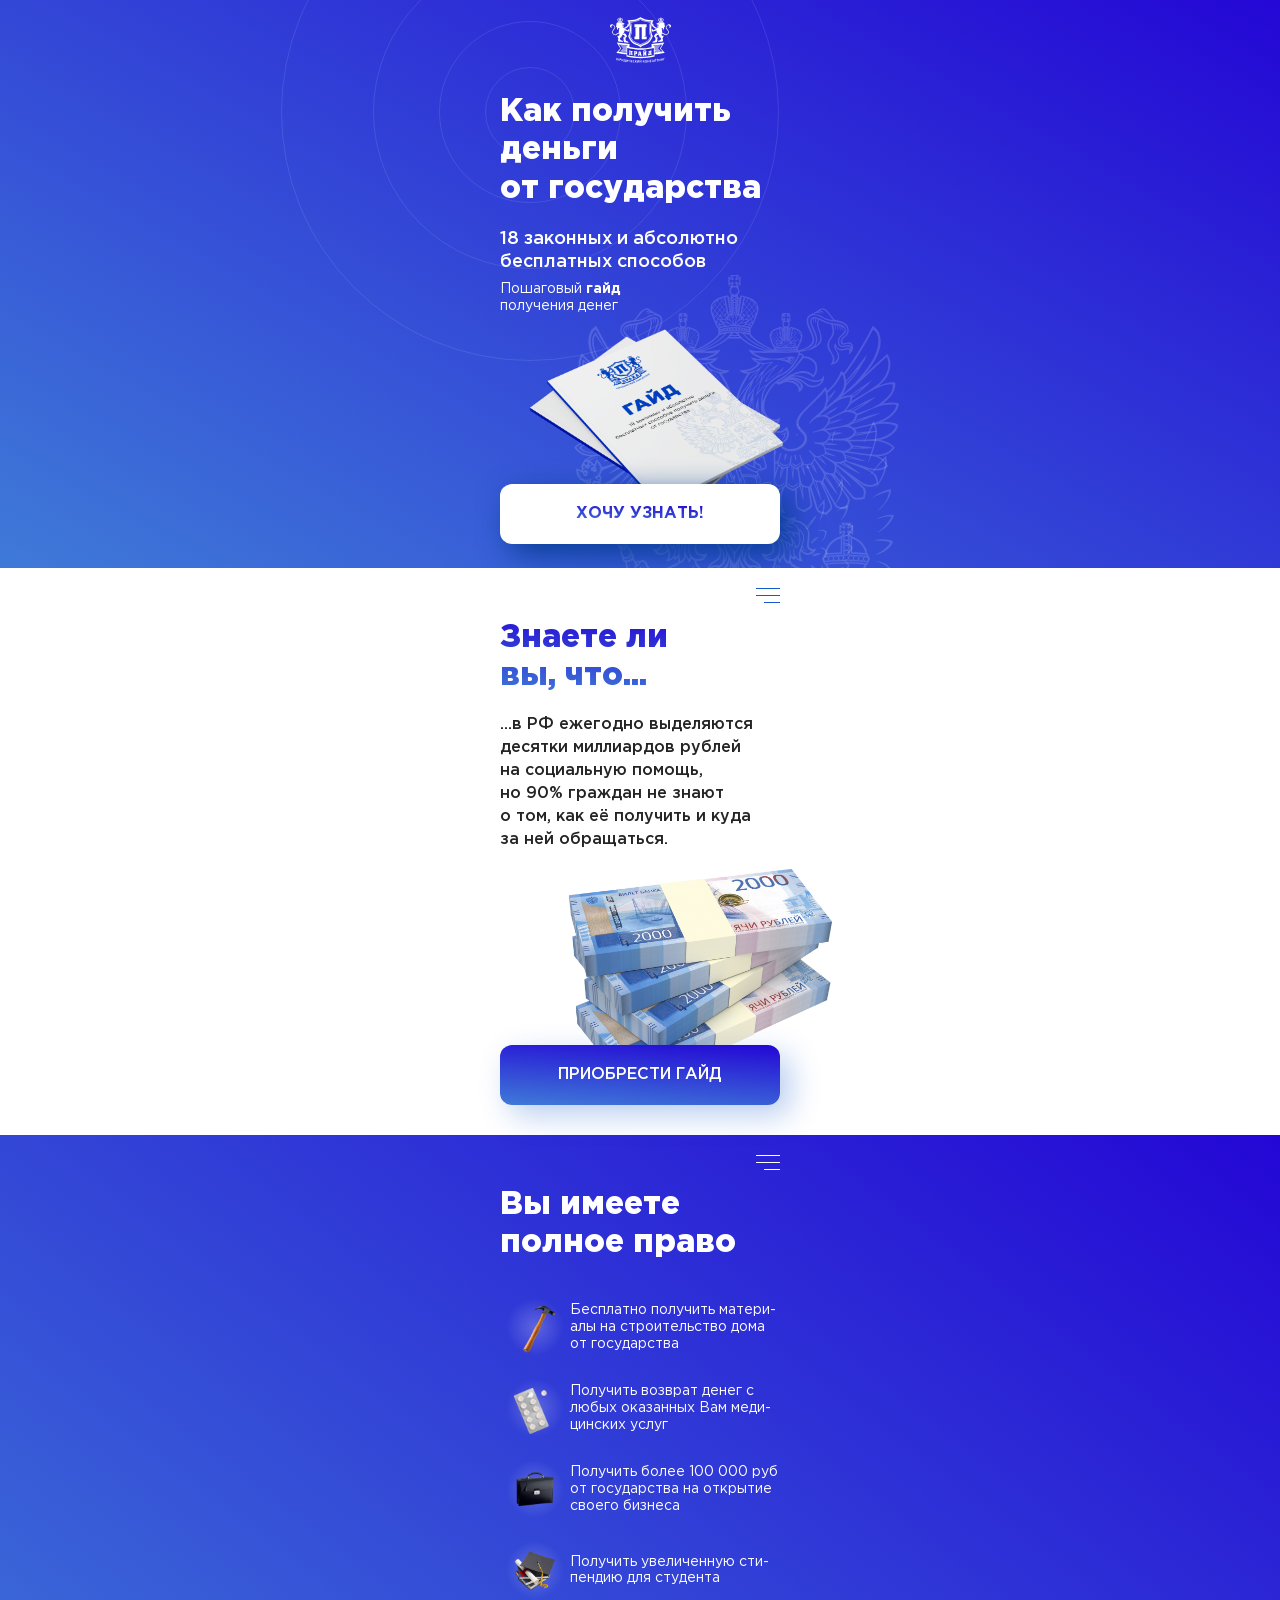
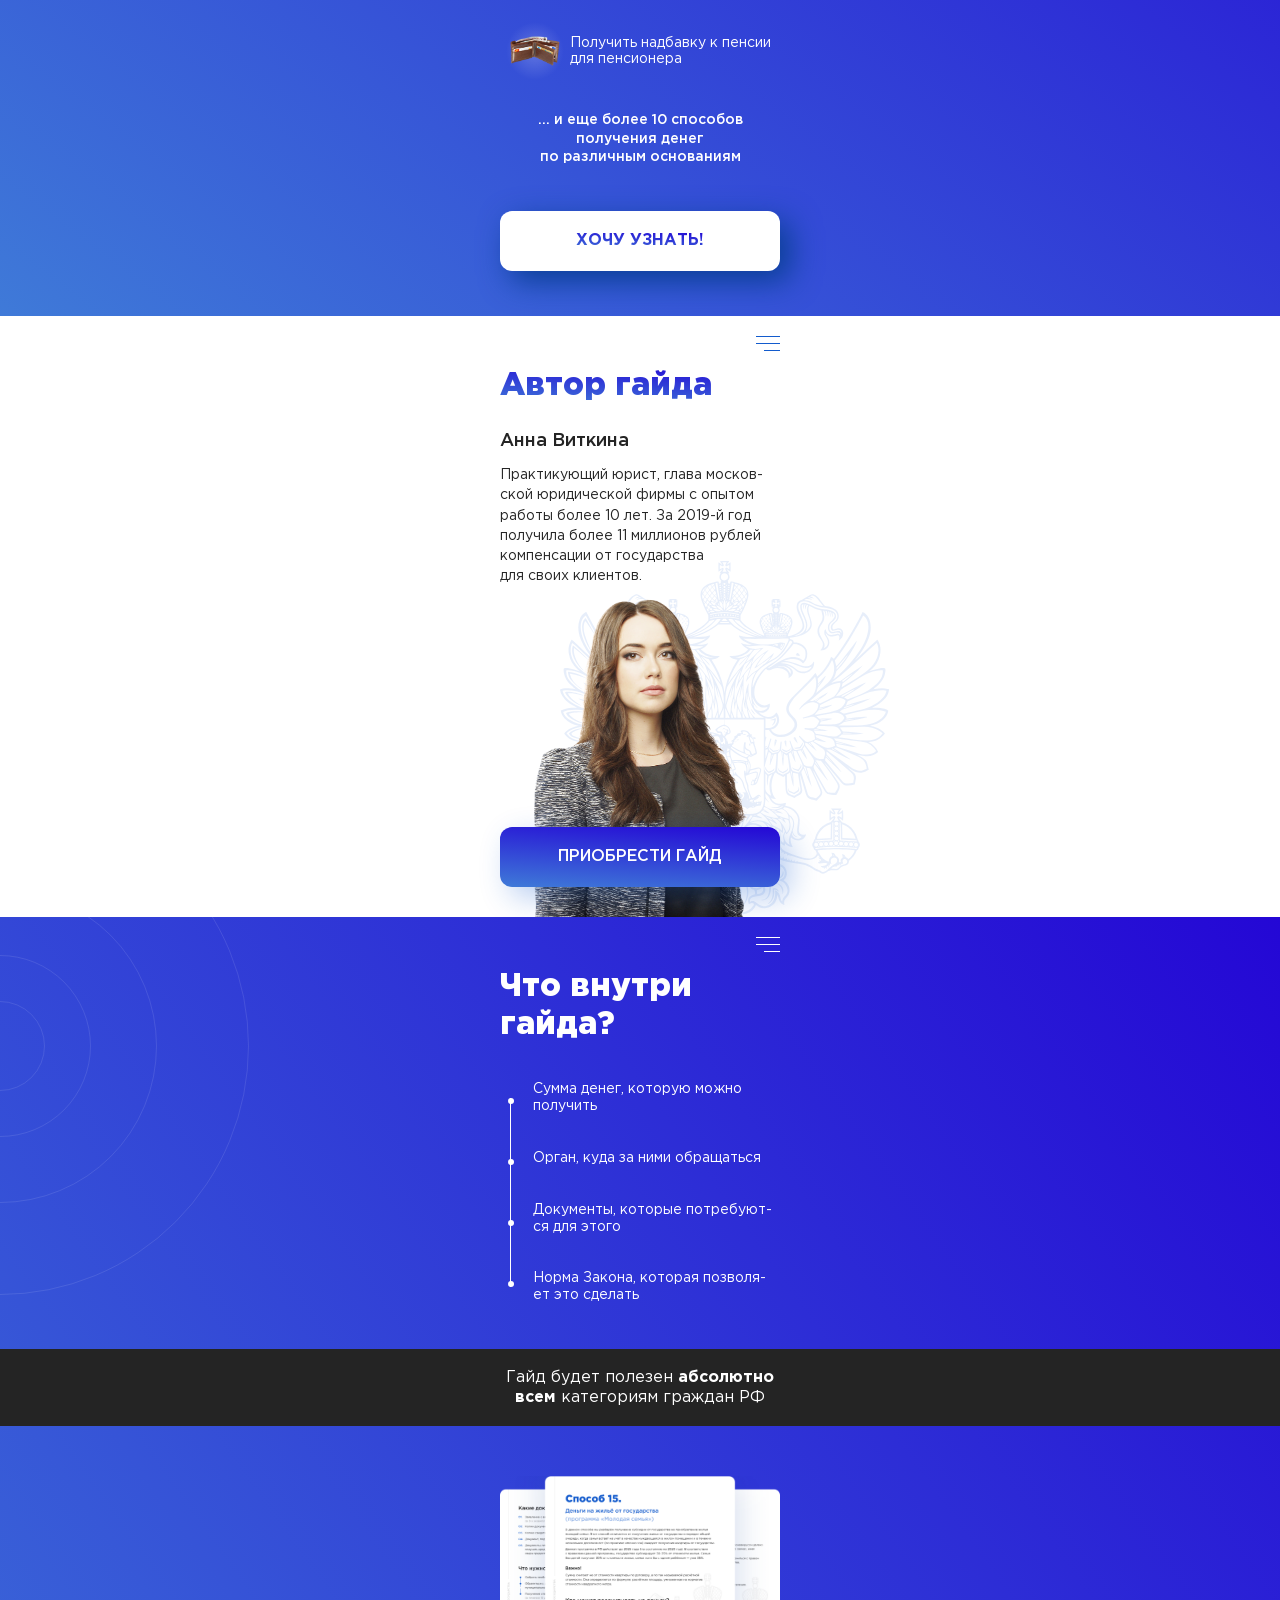
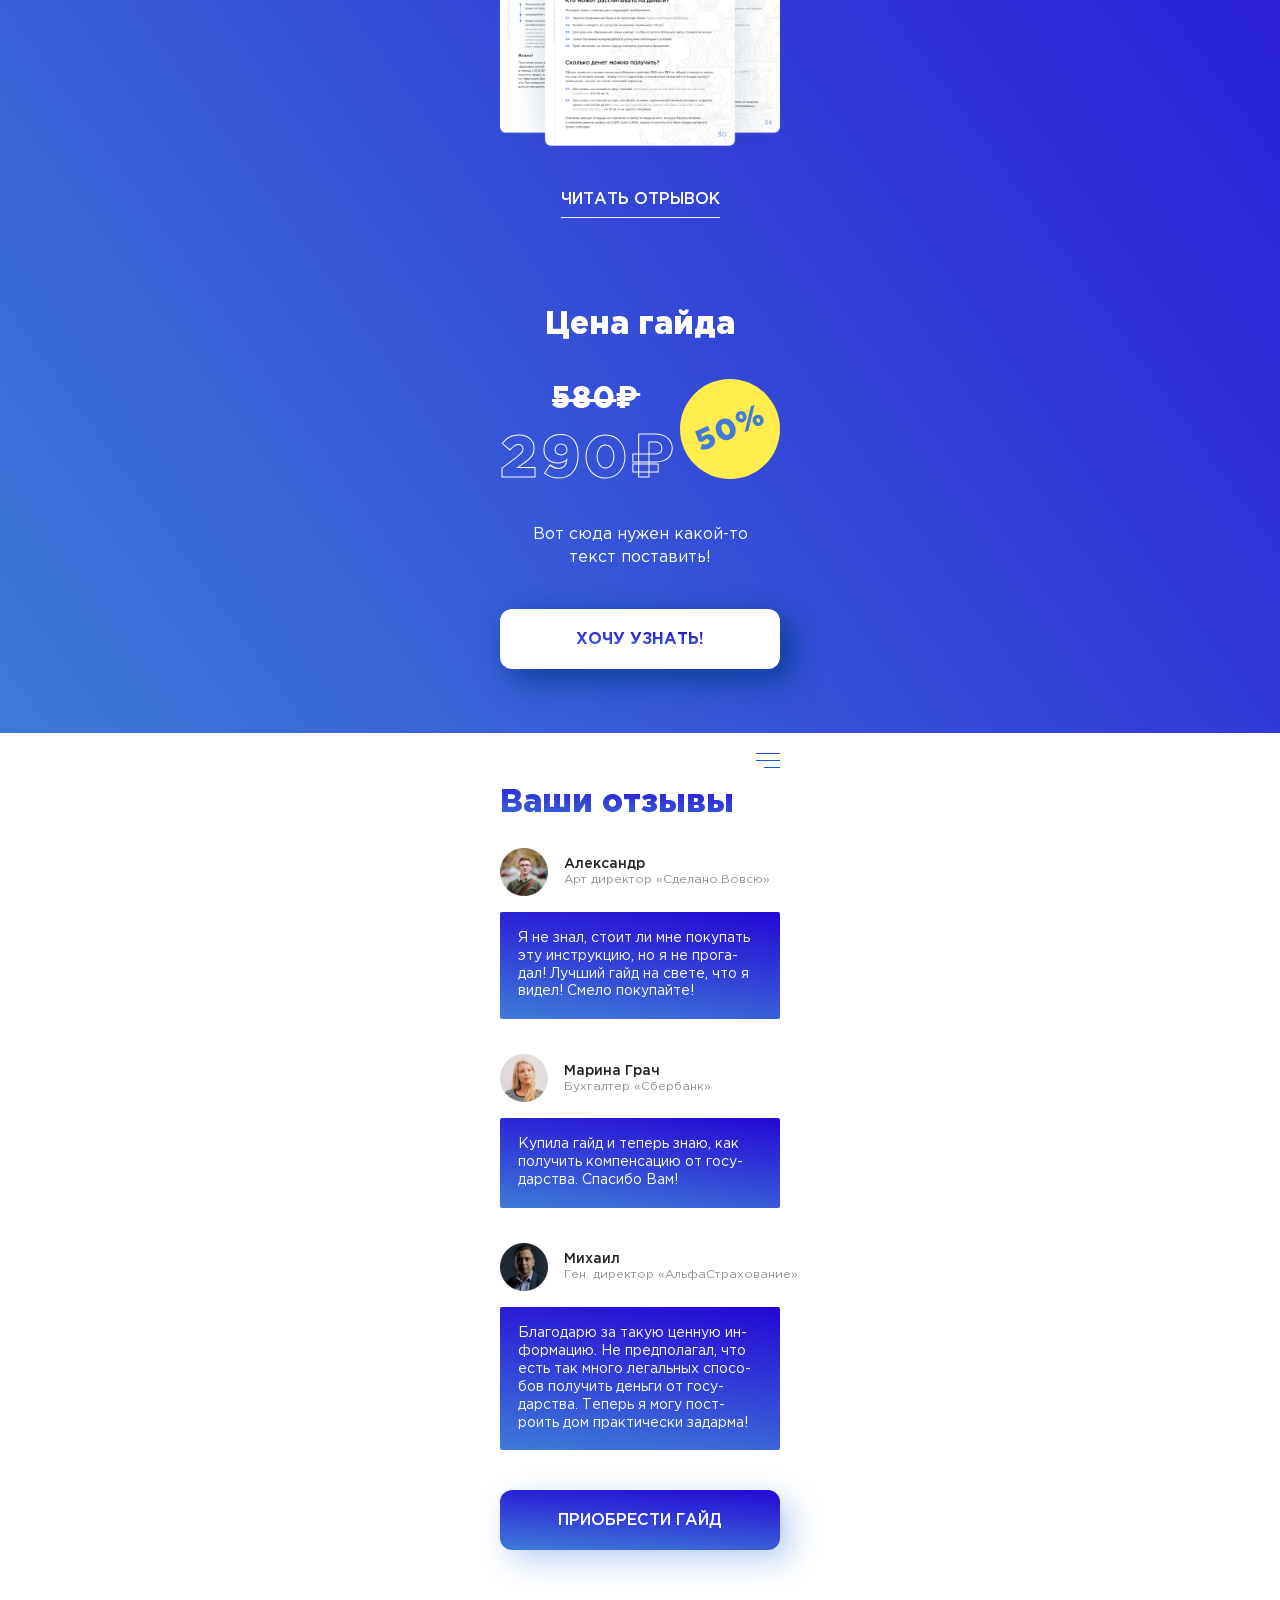
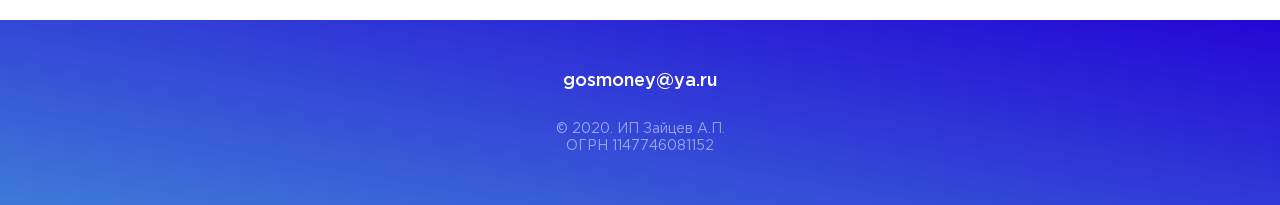
==== commit 09dbd9aa: "dqwdq" ====
--- a/index.html
+++ b/index.html
@@ -72,7 +72,7 @@
                 <ul class="law__content">
                     <li class="law__item">
                         <div class="law__img-wrap">
-                            <img src="img/law/hammer.png" alt="" class="law__img">
+                            <img style="width: 60px;" src="img/law/hammer.png" alt="" class="law__img">
                             <div class="law__img-background"></div>
                         </div>
                         <p class="law__item-desc">
@@ -83,7 +83,7 @@
                     </li>
                     <li class="law__item">
                         <div class="law__img-wrap">
-                            <img src="img/law/pills.png" alt="" class="law__img">
+                            <img style="width: 60px;" src="img/law/pills.png" alt="" class="law__img">
                             <div class="law__img-background"></div>
                         </div>
                         <p class="law__item-desc">
@@ -94,7 +94,7 @@
                     </li>
                     <li class="law__item">
                         <div class="law__img-wrap">
-                            <img src="img/law/case.png" alt="" class="law__img">
+                            <img style="width: 44px;" src="img/law/case.png" alt="" class="law__img">
                             <div class="law__img-background"></div>
                         </div>
                         <p class="law__item-desc">
@@ -105,7 +105,7 @@
                     </li>
                     <li class="law__item">
                         <div class="law__img-wrap">
-                            <img src="img/law/docs.png" alt="" class="law__img">
+                            <img style="width: 46px;" src="img/law/docs.png" alt="" class="law__img">
                             <div class="law__img-background"></div>
                         </div>
                         <p class="law__item-desc">
@@ -115,7 +115,7 @@
                     </li>
                     <li class="law__item">
                         <div class="law__img-wrap">
-                            <img src="img/law/wallet.png" alt="" class="law__img">
+                            <img style="width: 54px;" src="img/law/wallet.png" alt="" class="law__img">
                             <div class="law__img-background"></div>
                         </div>
                         <p class="law__item-desc">
--- a/css/style.css
+++ b/css/style.css
@@ -105,6 +105,7 @@
 .header__document {
   position: absolute;
   bottom: -29px;
+  width: 320px;
 }
 
 .header__btn {
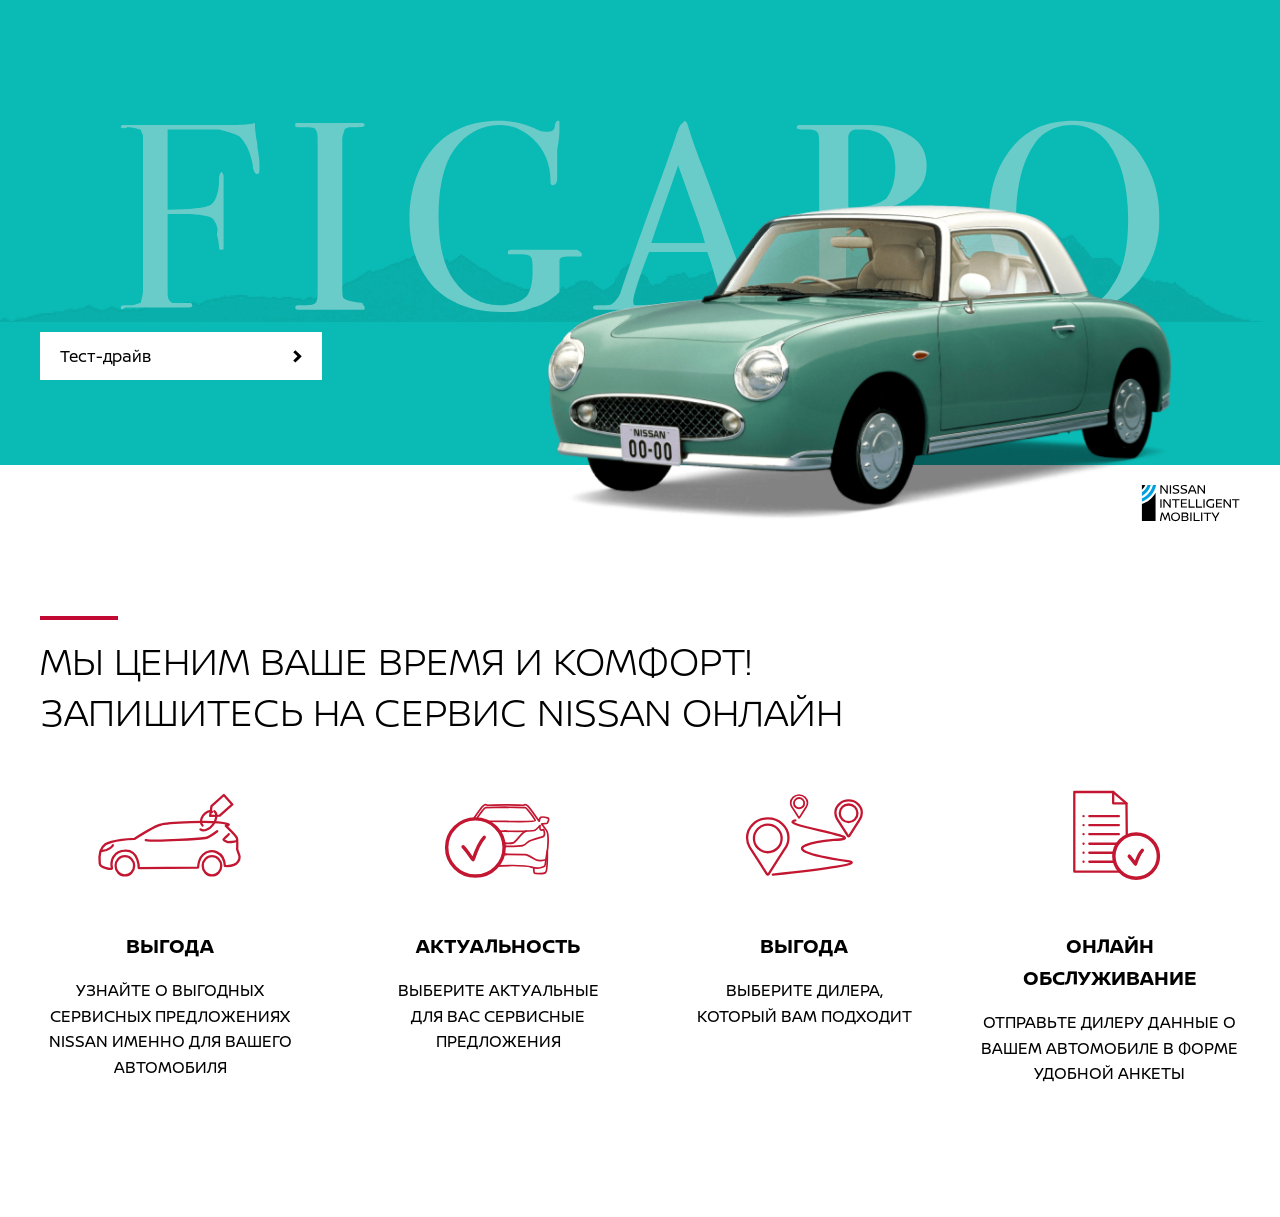
==== commit 1cad6e00: "first commit" ====
--- a/index.html
+++ b/index.html
@@ -1,279 +1,16 @@
 <!DOCTYPE html>
 <html lang="ru">
-<head>
-    <meta charset="UTF-8">
-    <meta name="viewport" content="width=device-width, initial-scale=1.0">
-    <meta http-equiv="X-UA-Compatible" content="ie=edge">
-    <title>Document</title>
-    <link rel="stylesheet" href="fonts/GothamPro/stylesheet.css">
-    <link href="https://fonts.googleapis.com/css2?family=Roboto:wght@900&display=swap" rel="stylesheet">
-    <link rel="stylesheet" href="css/style.css">
-</head>
-<body>
-    <header class="header">
-        <div class="container">
-            <img src="img/logo.svg" alt="" class="header__logo">
-            <h2 class="header__title">
-                Как получить деньги<br>
-                от государства
-            </h2>
-            <p class="header__subtitle">
-                18 законных и абсолютно
-                бесплатных способов
-            </p>
-            <p class="header__desc">
-                Пошаговый <span class="bold">гайд</span><br>
-                получения денег
-            </p>
-            <button class="header__btn btn-white">
-                <span>Хочу узнать!</span>
-            </button>
-            <img class="header__emblem" src="img/header/emblem.svg" alt="">
-            <img class="header__document" src="img/header/document.png" alt="">
-            <img class="header__circles" src="img/header/circles.svg"  alt="">
-        </div>
-    </header>
-
-    <main>
-        
-        <section class="know">
-            <div class="container">
-                <div class="burger burger-blue">
-                    <div class="burger__line"></div>
-                    <div class="burger__line"></div>
-                    <div class="burger__line"></div>
-                </div>
-                <h2 class="know__title title-blue">
-                    Знаете ли<br>
-                    вы, что...
-                </h2>
-                <p class="know__text">
-                    ...в РФ ежегодно выделяются десятки миллиардов рублей<br>
-                    на социальную помощь,<br>
-                    но 90% граждан не знают<br>
-                    о том, как её получить и куда<br>
-                    за ней обращаться.
-                </p>
-                <img class="know__money" src="img/know/money.png" alt="">
-                <button class="know__btn btn-blue">приобрести гайд</button>
-            </div>
-        </section>
-
-        <section class="law">
-            <div class="container">
-                <div class="burger burger-white">
-                    <div class="burger__line"></div>
-                    <div class="burger__line"></div>
-                    <div class="burger__line"></div>
-                </div>
-                <div class="law__title title-white">
-                    Вы имеете полное право
-                </div>
-                <ul class="law__content">
-                    <li class="law__item">
-                        <div class="law__img-wrap">
-                            <img style="width: 60px;" src="img/law/hammer.png" alt="" class="law__img">
-                            <div class="law__img-background"></div>
-                        </div>
-                        <p class="law__item-desc">
-                            Бесплатно получить матери-<br>
-                            алы на строительство дома
-                            от государства
-                        </p>
-                    </li>
-                    <li class="law__item">
-                        <div class="law__img-wrap">
-                            <img style="width: 60px;" src="img/law/pills.png" alt="" class="law__img">
-                            <div class="law__img-background"></div>
-                        </div>
-                        <p class="law__item-desc">
-                            Получить возврат денег 
-                            с любых оказанных Вам меди-<br>
-                            цинских услуг
-                        </p>
-                    </li>
-                    <li class="law__item">
-                        <div class="law__img-wrap">
-                            <img style="width: 44px;" src="img/law/case.png" alt="" class="law__img">
-                            <div class="law__img-background"></div>
-                        </div>
-                        <p class="law__item-desc">
-                            Получить более 100 000 руб
-                            от государства на открытие 
-                            своего бизнеса
-                        </p>
-                    </li>
-                    <li class="law__item">
-                        <div class="law__img-wrap">
-                            <img style="width: 46px;" src="img/law/docs.png" alt="" class="law__img">
-                            <div class="law__img-background"></div>
-                        </div>
-                        <p class="law__item-desc">
-                            Получить увеличенную сти-<br>
-                            пендию для студента
-                        </p>
-                    </li>
-                    <li class="law__item">
-                        <div class="law__img-wrap">
-                            <img style="width: 54px;" src="img/law/wallet.png" alt="" class="law__img">
-                            <div class="law__img-background"></div>
-                        </div>
-                        <p class="law__item-desc">
-                            Получить надбавку к пенсии
-                            для пенсионера
-                        </p>
-                    </li>
-                </ul>
-                <p class="law__text">
-                    ... и еще более 10 способов<br>
-                    получения денег<br>
-                    по различным основаниям
-                </p>
-                <button class="law__btn btn-white">
-                    <span>Хочу узнать!</span>
-                </button>
-            </div>
-        </section>
-
-        <section class="author">
-            <div class="container">
-                <div class="burger burger-blue">
-                    <div class="burger__line"></div>
-                    <div class="burger__line"></div>
-                    <div class="burger__line"></div>
-                </div>
-                <h2 class="author__title title-blue">
-                    Автор гайда
-                </h2>
-                <h3 class="author__name">Анна Виткина</h3>
-                <p class="author__text">
-                    Практикующий юрист, глава москов-<br> ской юридической фирмы с опытом работы более 10 лет. За 2019-й год получила более 11 миллионов рублей компенсации от государства<br>
-                    для своих клиентов. 
-                </p>
-                <button class="author__btn btn-blue">приобрести гайд</button>
-                <img class="author__img" src="img/author/author.png" alt="">
-                <img src="img/author/emblem.svg" alt="" class="author__emblem">
-            </div>
-        </section>
-
-        <section class="inside">
-            <img class="inside__circles" src="img/header/circles.svg" alt="">
-            <div class="container">
-                <div class="burger burger-white">
-                    <div class="burger__line"></div>
-                    <div class="burger__line"></div>
-                    <div class="burger__line"></div>
-                </div>
-                <h2 class="inside__title title-white">Что внутри гайда?</h2>
-                <div class="inside__list">
-                    <ul class="inside__list-left">
-                        <li class="inside__left-item"></li>
-                        <li class="inside__left-item"></li>
-                        <li class="inside__left-item"></li>
-                        <li class="inside__left-item"></li>
-                    </ul>
-                    <ul class="inside__list-right">
-                        <li class="inside__right-item">Сумма денег, которую можно получить</li>
-                        <li class="inside__right-item">Орган, куда за ними обращаться</li>
-                        <li class="inside__right-item">Документы, которые потребуют-<br>ся для этого</li>
-                        <li class="inside__right-item">Норма Закона, которая позволя-<br>ет это сделать</li>
-                    </ul>
-                </div>
-            </div>
-            <div class="inside__promo">
-                <div class="container">
-                    <p class="inside__promo-text">
-                        Гайд будет полезен <span class="bold">абсолютно всем</span> категориям граждан РФ
-                    </p>
-                </div>
-            </div>
-            <div class="container">
-                <img src="img/inside/docs.png" alt="" class="inside__docs">
-                <div class="inside__read-wrap">
-                    <a href="#" class="inside__read">Читать отрывок</a>
-                </div>
-                <h2 class="inside__cost-title">Цена гайда</h2>
-                <div class="inside__cost-content">
-                    <div class="inside__cost-left">
-                        <span class="inside__cost-old">580<span class="rouble">₽</span></span>
-                        <span class="inside__cost-now">290<span class="rouble">₽</span></span>
-                    </div>
-                    <div class="inside__cost-right">
-                        <img src="img/inside/cost.svg" alt="" class="inside__cost-img">
-                    </div>
-                </div>
-                <p class="inside__text">
-                    Вот сюда нужен какой-то<br>
-                    текст поставить!
-                </p>
-                <button class="inside__btn btn-white">
-                    <span>Хочу узнать!</span>
-                </button>
-            </div>
-        </section>
-
-        <section class="feedback">
-            <div class="container">
-                <div class="burger burger-blue">
-                    <div class="burger__line"></div>
-                    <div class="burger__line"></div>
-                    <div class="burger__line"></div>
-                </div>
-                <h2 class="feeback__title title-blue">Ваши отзывы</h2>
-
-                <ul class="feedback__list">
-                    <li class="feedback__item">
-                        <div class="feedback__item-header">
-                            <img class="feedback__item-img" src="img/feeback/1.png" alt="">
-                            <div class="feedback__item-about">
-                                <span class="feedback__item-name">Александр</span>
-                                <div class="feedback__item-desc">Арт директор «Сделано.Вовсю»</div>
-                            </div>
-                        </div>
-                        <p class="feedback__item-text">
-                            Я не знал, стоит ли мне покупать эту инструкцию, но я не прога- дал! Лучший гайд на свете, что я видел! Смело покупайте!
-                        </p>
-                    </li>
-                    <li class="feedback__item">
-                        <div class="feedback__item-header">
-                            <img class="feedback__item-img" src="img/feeback/2.png" alt="">
-                            <div class="feedback__item-about">
-                                <span class="feedback__item-name">Марина Грач</span>
-                                <div class="feedback__item-desc">Бухгалтер «Сбербанк»</div>
-                            </div>
-                        </div>
-                        <p class="feedback__item-text">
-                            Купила гайд и теперь знаю, как получить компенсацию от госу- дарства. Спасибо Вам!
-                        </p>
-                    </li>
-                    <li class="feedback__item">
-                        <div class="feedback__item-header">
-                            <img class="feedback__item-img" src="img/feeback/3.png" alt="">
-                            <div class="feedback__item-about">
-                                <span class="feedback__item-name">Михаил</span>
-                                <div class="feedback__item-desc">Ген.&nbsp;директор&nbsp;«АльфаСтрахование»</div>
-                            </div>
-                        </div>
-                        <p class="feedback__item-text">
-                            Благодарю за такую ценную ин- формацию. Не предполагал, что есть так много легальных спосо- бов получить деньги от госу- дарства. Теперь я могу пост- роить дом практически задарма!
-                        </p>
-                    </li>
-                </ul>
-
-                <button class="feedback__btn btn-blue">приобрести гайд</button>
-            </div>
-        </section>
-
-    </main>
-
-
-    <footer class="footer">
-        <a href="mailto:gosmoney@ya.ru" class="footer__email">gosmoney@ya.ru</a>
-        <p class="footer__text">
-            © 2020. ИП Зайцев А.П.<br>
-            ОГРН 1147746081152
-        </p>
-    </footer>
-
-</body>
-</html>+  <head>
+    <meta charset="UTF-8" />
+    <link rel="icon" href="./favicon.ico" />
+    <meta name="viewport" content="width=device-width, initial-scale=1.0" />
+    <title>Vite App</title>
+    <link rel="stylesheet" href="./fonts/nissanbrand.css" />
+    <script type="module" crossorigin src="/assets/index-3888f767.js"></script>
+    <link rel="stylesheet" href="/assets/index-f97ec4dd.css">
+  </head>
+  <body>
+    <div id="app"></div>
+    
+  </body>
+</html>
--- a/fonts/nissanbrand.css
+++ b/fonts/nissanbrand.css
@@ -0,0 +1,18 @@
+@font-face {
+  font-family: "NissanBrand";
+  src: url("NissanBrand-Regular.otf");
+  font-weight: 400;
+  font-style: normal;
+}
+@font-face {
+  font-family: "NissanBrand";
+  src: url("NissanBrand-Bold.otf");
+  font-weight: 700;
+  font-style: bold;
+}
+@font-face {
+  font-family: "NissanBrand";
+  src: url("NissanBrand-Light.otf");
+  font-weight: 300;
+  font-style: light;
+}
--- a/assets/index-f97ec4dd.css
+++ b/assets/index-f97ec4dd.css
@@ -0,0 +1 @@
+.btn-primary[data-v-415cf3a3]{outline:none;cursor:pointer;width:282px;height:48px;border:none;background-color:#fff;padding-left:20px;padding-right:15px;display:flex;justify-content:space-between;align-items:center;transition-duration:.2s}.btn-primary[data-v-415cf3a3]:hover{background-color:#c31631}.btn-primary:hover>span[data-v-415cf3a3]{color:#fff}.btn-primary:hover>svg path[data-v-415cf3a3]{fill:#fff}span[data-v-415cf3a3]{font-size:16px}.hero[data-v-cff9d8ac]{padding-bottom:54px}.hero__top[data-v-cff9d8ac]{height:465px;background-image:url(/images/hero-bg.png);background-color:#0abab5;background-position:center;background-size:contain;background-repeat:no-repeat;position:relative;padding-bottom:65px}.hero__top .container[data-v-cff9d8ac]{position:relative;display:flex;justify-content:space-between;align-items:flex-end;height:100%}.hero__title[data-v-cff9d8ac]{position:absolute;left:50%;top:120px;transform:translate(-50%)}img[data-v-cff9d8ac]{width:100%}.hero__car[data-v-cff9d8ac]{position:absolute;width:680px;right:60px;bottom:-135px}.hero__img[data-v-cff9d8ac]{position:relative;z-index:1}.hero__img-shadow[data-v-cff9d8ac]{position:absolute;bottom:0;left:0;width:100%;mix-blend-mode:multiply}.hero__btm .container[data-v-cff9d8ac]{padding-top:20px;display:flex;justify-content:flex-end}@media screen and (max-width: 1180px){.hero__title svg[data-v-cff9d8ac]{width:700px}}@media screen and (max-width: 1100px){.hero__car[data-v-cff9d8ac]{width:600px}}@media screen and (max-width: 980px){.hero__car[data-v-cff9d8ac]{width:600px;top:300px;left:calc(50% - 300px);bottom:unset}.hero__btn[data-v-cff9d8ac]{display:flex;justify-content:center;width:100%}.hero__btm .container[data-v-cff9d8ac]{justify-content:flex-start}.hero__top[data-v-cff9d8ac]{height:760px}}@media screen and (max-width: 810px){.hero__top[data-v-cff9d8ac]{height:700px}.hero__car[data-v-cff9d8ac]{width:500px;bottom:unset;top:300px;right:unset;left:calc(50% - 250px)}}@media screen and (max-width: 780px){.hero__title svg[data-v-cff9d8ac]{width:600px}.hero__car[data-v-cff9d8ac]{width:400px;left:calc(50% - 200px)}.hero__top[data-v-cff9d8ac]{height:660px}}@media screen and (max-width: 660px){.hero__title svg[data-v-cff9d8ac]{width:400px}.hero__car[data-v-cff9d8ac]{width:300px;left:calc(50% - 150px)}.hero__top[data-v-cff9d8ac]{height:600px}}@media screen and (max-width: 454px){.hero__title svg[data-v-cff9d8ac]{width:300px}.hero__car[data-v-cff9d8ac]{width:260px;left:calc(50% - 130px)}}.advantages__item-img[data-v-c12a2604]{text-align:center}.advantages__item[data-v-c12a2604]{display:flex;flex-direction:column;align-items:center;max-width:260px}.advantages__item-title[data-v-c12a2604]{text-align:center;margin-top:40px;font-size:20px;font-weight:700;line-height:160%;text-transform:uppercase}.advantages__item-text[data-v-c12a2604]{text-align:center;margin-top:16px;font-size:16px;line-height:160%;text-transform:uppercase}@media screen and (max-width: 1180px){.advantages__item[data-v-c12a2604]{width:49%;max-width:unset}}@media screen and (max-width: 600px){.advantages__item[data-v-c12a2604]{width:100%}}@font-face{font-family:swiper-icons;src:url(data:application/font-woff;charset=utf-8;base64,\ [base64]//wADZ2x5ZgAAAywAAADMAAAD2MHtryVoZWFkAAABbAAAADAAAAA2E2+eoWhoZWEAAAGcAAAAHwAAACQC9gDzaG10eAAAAigAAAAZAAAArgJkABFsb2NhAAAC0AAAAFoAAABaFQAUGG1heHAAAAG8AAAAHwAAACAAcABAbmFtZQAAA/gAAAE5AAACXvFdBwlwb3N0AAAFNAAAAGIAAACE5s74hXjaY2BkYGAAYpf5Hu/j+W2+MnAzMYDAzaX6QjD6/4//Bxj5GA8AuRwMYGkAPywL13jaY2BkYGA88P8Agx4j+/8fQDYfA1AEBWgDAIB2BOoAeNpjYGRgYNBh4GdgYgABEMnIABJzYNADCQAACWgAsQB42mNgYfzCOIGBlYGB0YcxjYGBwR1Kf2WQZGhhYGBiYGVmgAFGBiQQkOaawtDAoMBQxXjg/wEGPcYDDA4wNUA2CCgwsAAAO4EL6gAAeNpj2M0gyAACqxgGNWBkZ2D4/wMA+xkDdgAAAHjaY2BgYGaAYBkGRgYQiAHyGMF8FgYHIM3DwMHABGQrMOgyWDLEM1T9/w8UBfEMgLzE////P/5//f/V/xv+r4eaAAeMbAxwIUYmIMHEgKYAYjUcsDAwsLKxc3BycfPw8jEQA/[base64]/uznmfPFBNODM2K7MTQ45YEAZqGP81AmGGcF3iPqOop0r1SPTaTbVkfUe4HXj97wYE+yNwWYxwWu4v1ugWHgo3S1XdZEVqWM7ET0cfnLGxWfkgR42o2PvWrDMBSFj/IHLaF0zKjRgdiVMwScNRAoWUoH78Y2icB/yIY09An6AH2Bdu/UB+yxopYshQiEvnvu0dURgDt8QeC8PDw7Fpji3fEA4z/PEJ6YOB5hKh4dj3EvXhxPqH/SKUY3rJ7srZ4FZnh1PMAtPhwP6fl2PMJMPDgeQ4rY8YT6Gzao0eAEA409DuggmTnFnOcSCiEiLMgxCiTI6Cq5DZUd3Qmp10vO0LaLTd2cjN4fOumlc7lUYbSQcZFkutRG7g6JKZKy0RmdLY680CDnEJ+UMkpFFe1RN7nxdVpXrC4aTtnaurOnYercZg2YVmLN/d/gczfEimrE/fs/bOuq29Zmn8tloORaXgZgGa78yO9/cnXm2BpaGvq25Dv9S4E9+5SIc9PqupJKhYFSSl47+Qcr1mYNAAAAeNptw0cKwkAAAMDZJA8Q7OUJvkLsPfZ6zFVERPy8qHh2YER+3i/BP83vIBLLySsoKimrqKqpa2hp6+jq6RsYGhmbmJqZSy0sraxtbO3sHRydnEMU4uR6yx7JJXveP7WrDycAAAAAAAH//wACeNpjYGRgYOABYhkgZgJCZgZNBkYGLQZtIJsFLMYAAAw3ALgAeNolizEKgDAQBCchRbC2sFER0YD6qVQiBCv/H9ezGI6Z5XBAw8CBK/m5iQQVauVbXLnOrMZv2oLdKFa8Pjuru2hJzGabmOSLzNMzvutpB3N42mNgZGBg4GKQYzBhYMxJLMlj4GBgAYow/P/PAJJhLM6sSoWKfWCAAwDAjgbRAAB42mNgYGBkAIIbCZo5IPrmUn0hGA0AO8EFTQAA);font-weight:400;font-style:normal}:root{--swiper-theme-color: #007aff}:host{position:relative;display:block;margin-left:auto;margin-right:auto;z-index:1}.swiper{margin-left:auto;margin-right:auto;position:relative;overflow:hidden;overflow:clip;list-style:none;padding:0;z-index:1;display:block}.swiper-vertical>.swiper-wrapper{flex-direction:column}.swiper-wrapper{position:relative;width:100%;height:100%;z-index:1;display:flex;transition-property:transform;transition-timing-function:var(--swiper-wrapper-transition-timing-function, initial);box-sizing:content-box}.swiper-android .swiper-slide,.swiper-ios .swiper-slide,.swiper-wrapper{transform:translateZ(0)}.swiper-horizontal{touch-action:pan-y}.swiper-vertical{touch-action:pan-x}.swiper-slide{flex-shrink:0;width:100%;height:100%;position:relative;transition-property:transform;display:block}.swiper-slide-invisible-blank{visibility:hidden}.swiper-autoheight,.swiper-autoheight .swiper-slide{height:auto}.swiper-autoheight .swiper-wrapper{align-items:flex-start;transition-property:transform,height}.swiper-backface-hidden .swiper-slide{transform:translateZ(0);-webkit-backface-visibility:hidden;backface-visibility:hidden}.swiper-3d.swiper-css-mode .swiper-wrapper{perspective:1200px}.swiper-3d .swiper-wrapper{transform-style:preserve-3d}.swiper-3d{perspective:1200px}.swiper-3d .swiper-slide,.swiper-3d .swiper-cube-shadow{transform-style:preserve-3d}.swiper-css-mode>.swiper-wrapper{overflow:auto;scrollbar-width:none;-ms-overflow-style:none}.swiper-css-mode>.swiper-wrapper::-webkit-scrollbar{display:none}.swiper-css-mode>.swiper-wrapper>.swiper-slide{scroll-snap-align:start start}.swiper-css-mode.swiper-horizontal>.swiper-wrapper{scroll-snap-type:x mandatory}.swiper-css-mode.swiper-vertical>.swiper-wrapper{scroll-snap-type:y mandatory}.swiper-css-mode.swiper-free-mode>.swiper-wrapper{scroll-snap-type:none}.swiper-css-mode.swiper-free-mode>.swiper-wrapper>.swiper-slide{scroll-snap-align:none}.swiper-css-mode.swiper-centered>.swiper-wrapper:before{content:"";flex-shrink:0;order:9999}.swiper-css-mode.swiper-centered>.swiper-wrapper>.swiper-slide{scroll-snap-align:center center;scroll-snap-stop:always}.swiper-css-mode.swiper-centered.swiper-horizontal>.swiper-wrapper>.swiper-slide:first-child{margin-inline-start:var(--swiper-centered-offset-before)}.swiper-css-mode.swiper-centered.swiper-horizontal>.swiper-wrapper:before{height:100%;min-height:1px;width:var(--swiper-centered-offset-after)}.swiper-css-mode.swiper-centered.swiper-vertical>.swiper-wrapper>.swiper-slide:first-child{margin-block-start:var(--swiper-centered-offset-before)}.swiper-css-mode.swiper-centered.swiper-vertical>.swiper-wrapper:before{width:100%;min-width:1px;height:var(--swiper-centered-offset-after)}.swiper-3d .swiper-slide-shadow,.swiper-3d .swiper-slide-shadow-left,.swiper-3d .swiper-slide-shadow-right,.swiper-3d .swiper-slide-shadow-top,.swiper-3d .swiper-slide-shadow-bottom{position:absolute;left:0;top:0;width:100%;height:100%;pointer-events:none;z-index:10}.swiper-3d .swiper-slide-shadow{background:rgba(0,0,0,.15)}.swiper-3d .swiper-slide-shadow-left{background-image:linear-gradient(to left,rgba(0,0,0,.5),rgba(0,0,0,0))}.swiper-3d .swiper-slide-shadow-right{background-image:linear-gradient(to right,rgba(0,0,0,.5),rgba(0,0,0,0))}.swiper-3d .swiper-slide-shadow-top{background-image:linear-gradient(to top,rgba(0,0,0,.5),rgba(0,0,0,0))}.swiper-3d .swiper-slide-shadow-bottom{background-image:linear-gradient(to bottom,rgba(0,0,0,.5),rgba(0,0,0,0))}.swiper-lazy-preloader{width:42px;height:42px;position:absolute;left:50%;top:50%;margin-left:-21px;margin-top:-21px;z-index:10;transform-origin:50%;box-sizing:border-box;border:4px solid var(--swiper-preloader-color, var(--swiper-theme-color));border-radius:50%;border-top-color:transparent}.swiper:not(.swiper-watch-progress) .swiper-lazy-preloader,.swiper-watch-progress .swiper-slide-visible .swiper-lazy-preloader{animation:swiper-preloader-spin 1s infinite linear}.swiper-lazy-preloader-white{--swiper-preloader-color: #fff}.swiper-lazy-preloader-black{--swiper-preloader-color: #000}@keyframes swiper-preloader-spin{0%{transform:rotate(0)}to{transform:rotate(360deg)}}.advantages__list[data-v-adbfa8bf]{display:flex;justify-content:space-between;flex-wrap:wrap;gap:40px}.advantages__list .swiper[data-v-adbfa8bf]{width:100%}.advantages[data-v-adbfa8bf]{padding-bottom:110px}.title[data-v-adbfa8bf]{font-size:38px;font-weight:300;line-height:133%;text-transform:uppercase;display:flex;flex-direction:column;gap:16px}.title[data-v-adbfa8bf]:before{content:"";width:78px;height:4px;background-color:#c10933}.advantages__title[data-v-adbfa8bf]{margin-bottom:48px}@media screen and (max-width: 1180px){.advantages__list[data-v-adbfa8bf]{gap:0;row-gap:50px}}@media screen and (max-width: 780px){.advantages__title[data-v-adbfa8bf]{font-size:34px}}@media screen and (max-width: 560px){.advantages__title[data-v-adbfa8bf]{font-size:30px}.advantages[data-v-adbfa8bf]{padding-bottom:60px}}.features__item[data-v-926dc751]{width:32%}.features__item-img[data-v-926dc751]{width:100%;height:200px;object-fit:cover}.features__item-text[data-v-926dc751]{margin-top:16px;font-size:16px;line-height:160%;font-weight:300}@media screen and (max-width: 1080px){.features__item[data-v-926dc751]{width:49%}}@media screen and (max-width: 728px){.features__item[data-v-926dc751]{width:100%}}.features__title[data-v-a4641ecd]{margin-bottom:48px}.section__title[data-v-a4641ecd]{font-size:36px;font-style:normal;font-weight:300;line-height:133%;text-transform:uppercase}.features[data-v-a4641ecd]{padding-bottom:64px}.features__list[data-v-a4641ecd]{display:flex;row-gap:24px;flex-wrap:wrap;justify-content:space-between}.btn-secondary[data-v-a4641ecd]{height:50px;border:2px solid #c31631;outline:none;display:flex;justify-content:center;align-items:center;background:transparent;padding:13px 47px;cursor:pointer;font-size:16px;line-height:150%}.features__btn[data-v-a4641ecd]{margin:40px auto 0}@media screen and (max-width: 576px){.features__title[data-v-a4641ecd]{text-align:center}.section__title[data-v-a4641ecd]{font-size:32px}}*{margin:0;padding:0;box-sizing:border-box;font-family:NissanBrand}.container{max-width:1240px;margin:0 auto;padding:20px}img{display:block}ul{list-style:none}
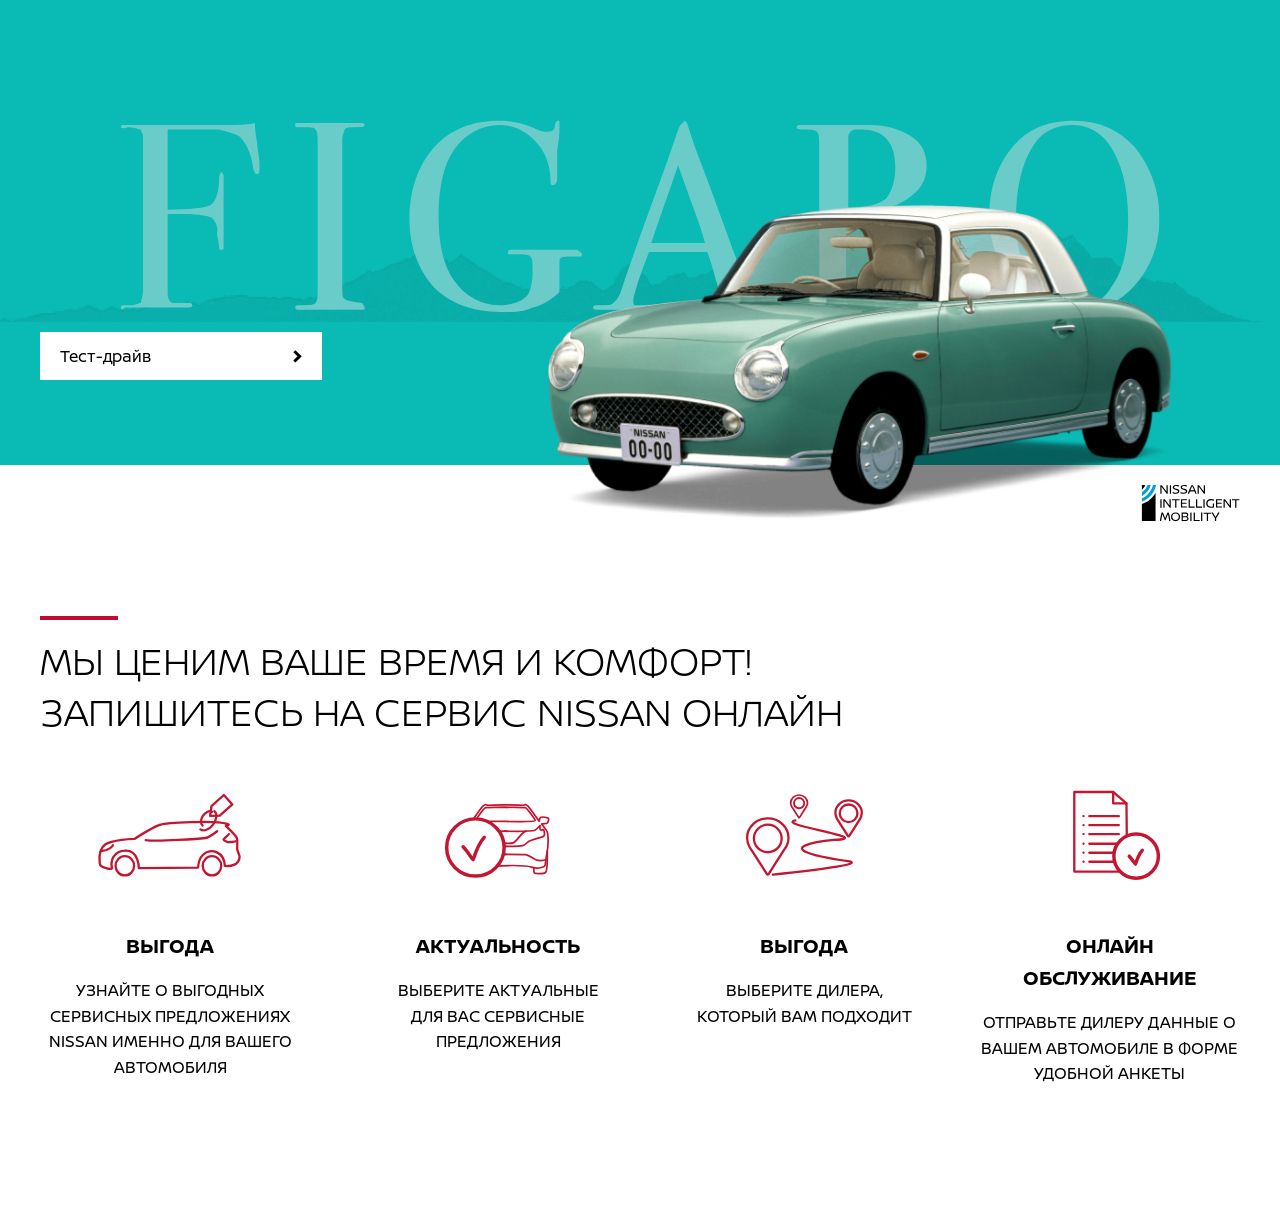
==== commit d642013e: "features list :key fix" ====
--- a/index.html
+++ b/index.html
@@ -2,12 +2,12 @@
 <html lang="ru">
   <head>
     <meta charset="UTF-8" />
-    <link rel="icon" href="./favicon.ico" />
+    <link rel="icon" href="/favicon.ico" />
     <meta name="viewport" content="width=device-width, initial-scale=1.0" />
     <title>Vite App</title>
-    <link rel="stylesheet" href="./fonts/nissanbrand.css" />
-    <script type="module" crossorigin src="/assets/index-3888f767.js"></script>
-    <link rel="stylesheet" href="/assets/index-f97ec4dd.css">
+    <link rel="stylesheet" href="/fonts/nissanbrand.css" />
+    <script type="module" crossorigin src="/assets/index-b8cca0b7.js"></script>
+    <link rel="stylesheet" href="/assets/index-3c6ad9cc.css">
   </head>
   <body>
     <div id="app"></div>
--- a/assets/index-3c6ad9cc.css
+++ b/assets/index-3c6ad9cc.css
@@ -0,0 +1 @@
+.btn-primary[data-v-415cf3a3]{outline:none;cursor:pointer;width:282px;height:48px;border:none;background-color:#fff;padding-left:20px;padding-right:15px;display:flex;justify-content:space-between;align-items:center;transition-duration:.2s}.btn-primary[data-v-415cf3a3]:hover{background-color:#c31631}.btn-primary:hover>span[data-v-415cf3a3]{color:#fff}.btn-primary:hover>svg path[data-v-415cf3a3]{fill:#fff}span[data-v-415cf3a3]{font-size:16px}.hero[data-v-cff9d8ac]{padding-bottom:54px}.hero__top[data-v-cff9d8ac]{height:465px;background-image:url(/images/hero-bg.png);background-color:#0abab5;background-position:center;background-size:contain;background-repeat:no-repeat;position:relative;padding-bottom:65px}.hero__top .container[data-v-cff9d8ac]{position:relative;display:flex;justify-content:space-between;align-items:flex-end;height:100%}.hero__title[data-v-cff9d8ac]{position:absolute;left:50%;top:120px;transform:translate(-50%)}img[data-v-cff9d8ac]{width:100%}.hero__car[data-v-cff9d8ac]{position:absolute;width:680px;right:60px;bottom:-135px}.hero__img[data-v-cff9d8ac]{position:relative;z-index:1}.hero__img-shadow[data-v-cff9d8ac]{position:absolute;bottom:0;left:0;width:100%;mix-blend-mode:multiply}.hero__btm .container[data-v-cff9d8ac]{padding-top:20px;display:flex;justify-content:flex-end}@media screen and (max-width: 1180px){.hero__title svg[data-v-cff9d8ac]{width:700px}}@media screen and (max-width: 1100px){.hero__car[data-v-cff9d8ac]{width:600px}}@media screen and (max-width: 980px){.hero__car[data-v-cff9d8ac]{width:600px;top:300px;left:calc(50% - 300px);bottom:unset}.hero__btn[data-v-cff9d8ac]{display:flex;justify-content:center;width:100%}.hero__btm .container[data-v-cff9d8ac]{justify-content:flex-start}.hero__top[data-v-cff9d8ac]{height:760px}}@media screen and (max-width: 810px){.hero__top[data-v-cff9d8ac]{height:700px}.hero__car[data-v-cff9d8ac]{width:500px;bottom:unset;top:300px;right:unset;left:calc(50% - 250px)}}@media screen and (max-width: 780px){.hero__title svg[data-v-cff9d8ac]{width:600px}.hero__car[data-v-cff9d8ac]{width:400px;left:calc(50% - 200px)}.hero__top[data-v-cff9d8ac]{height:660px}}@media screen and (max-width: 660px){.hero__title svg[data-v-cff9d8ac]{width:400px}.hero__car[data-v-cff9d8ac]{width:300px;left:calc(50% - 150px)}.hero__top[data-v-cff9d8ac]{height:600px}}@media screen and (max-width: 454px){.hero__title svg[data-v-cff9d8ac]{width:300px}.hero__car[data-v-cff9d8ac]{width:260px;left:calc(50% - 130px)}}.advantages__item-img[data-v-c12a2604]{text-align:center}.advantages__item[data-v-c12a2604]{display:flex;flex-direction:column;align-items:center;max-width:260px}.advantages__item-title[data-v-c12a2604]{text-align:center;margin-top:40px;font-size:20px;font-weight:700;line-height:160%;text-transform:uppercase}.advantages__item-text[data-v-c12a2604]{text-align:center;margin-top:16px;font-size:16px;line-height:160%;text-transform:uppercase}@media screen and (max-width: 1180px){.advantages__item[data-v-c12a2604]{width:49%;max-width:unset}}@media screen and (max-width: 600px){.advantages__item[data-v-c12a2604]{width:100%}}@font-face{font-family:swiper-icons;src:url(data:application/font-woff;charset=utf-8;base64,\ [base64]//wADZ2x5ZgAAAywAAADMAAAD2MHtryVoZWFkAAABbAAAADAAAAA2E2+eoWhoZWEAAAGcAAAAHwAAACQC9gDzaG10eAAAAigAAAAZAAAArgJkABFsb2NhAAAC0AAAAFoAAABaFQAUGG1heHAAAAG8AAAAHwAAACAAcABAbmFtZQAAA/gAAAE5AAACXvFdBwlwb3N0AAAFNAAAAGIAAACE5s74hXjaY2BkYGAAYpf5Hu/j+W2+MnAzMYDAzaX6QjD6/4//Bxj5GA8AuRwMYGkAPywL13jaY2BkYGA88P8Agx4j+/8fQDYfA1AEBWgDAIB2BOoAeNpjYGRgYNBh4GdgYgABEMnIABJzYNADCQAACWgAsQB42mNgYfzCOIGBlYGB0YcxjYGBwR1Kf2WQZGhhYGBiYGVmgAFGBiQQkOaawtDAoMBQxXjg/wEGPcYDDA4wNUA2CCgwsAAAO4EL6gAAeNpj2M0gyAACqxgGNWBkZ2D4/wMA+xkDdgAAAHjaY2BgYGaAYBkGRgYQiAHyGMF8FgYHIM3DwMHABGQrMOgyWDLEM1T9/w8UBfEMgLzE////P/5//f/V/xv+r4eaAAeMbAxwIUYmIMHEgKYAYjUcsDAwsLKxc3BycfPw8jEQA/[base64]/uznmfPFBNODM2K7MTQ45YEAZqGP81AmGGcF3iPqOop0r1SPTaTbVkfUe4HXj97wYE+yNwWYxwWu4v1ugWHgo3S1XdZEVqWM7ET0cfnLGxWfkgR42o2PvWrDMBSFj/IHLaF0zKjRgdiVMwScNRAoWUoH78Y2icB/yIY09An6AH2Bdu/UB+yxopYshQiEvnvu0dURgDt8QeC8PDw7Fpji3fEA4z/PEJ6YOB5hKh4dj3EvXhxPqH/SKUY3rJ7srZ4FZnh1PMAtPhwP6fl2PMJMPDgeQ4rY8YT6Gzao0eAEA409DuggmTnFnOcSCiEiLMgxCiTI6Cq5DZUd3Qmp10vO0LaLTd2cjN4fOumlc7lUYbSQcZFkutRG7g6JKZKy0RmdLY680CDnEJ+UMkpFFe1RN7nxdVpXrC4aTtnaurOnYercZg2YVmLN/d/gczfEimrE/fs/bOuq29Zmn8tloORaXgZgGa78yO9/cnXm2BpaGvq25Dv9S4E9+5SIc9PqupJKhYFSSl47+Qcr1mYNAAAAeNptw0cKwkAAAMDZJA8Q7OUJvkLsPfZ6zFVERPy8qHh2YER+3i/BP83vIBLLySsoKimrqKqpa2hp6+jq6RsYGhmbmJqZSy0sraxtbO3sHRydnEMU4uR6yx7JJXveP7WrDycAAAAAAAH//wACeNpjYGRgYOABYhkgZgJCZgZNBkYGLQZtIJsFLMYAAAw3ALgAeNolizEKgDAQBCchRbC2sFER0YD6qVQiBCv/H9ezGI6Z5XBAw8CBK/m5iQQVauVbXLnOrMZv2oLdKFa8Pjuru2hJzGabmOSLzNMzvutpB3N42mNgZGBg4GKQYzBhYMxJLMlj4GBgAYow/P/PAJJhLM6sSoWKfWCAAwDAjgbRAAB42mNgYGBkAIIbCZo5IPrmUn0hGA0AO8EFTQAA);font-weight:400;font-style:normal}:root{--swiper-theme-color: #007aff}:host{position:relative;display:block;margin-left:auto;margin-right:auto;z-index:1}.swiper{margin-left:auto;margin-right:auto;position:relative;overflow:hidden;overflow:clip;list-style:none;padding:0;z-index:1;display:block}.swiper-vertical>.swiper-wrapper{flex-direction:column}.swiper-wrapper{position:relative;width:100%;height:100%;z-index:1;display:flex;transition-property:transform;transition-timing-function:var(--swiper-wrapper-transition-timing-function, initial);box-sizing:content-box}.swiper-android .swiper-slide,.swiper-ios .swiper-slide,.swiper-wrapper{transform:translateZ(0)}.swiper-horizontal{touch-action:pan-y}.swiper-vertical{touch-action:pan-x}.swiper-slide{flex-shrink:0;width:100%;height:100%;position:relative;transition-property:transform;display:block}.swiper-slide-invisible-blank{visibility:hidden}.swiper-autoheight,.swiper-autoheight .swiper-slide{height:auto}.swiper-autoheight .swiper-wrapper{align-items:flex-start;transition-property:transform,height}.swiper-backface-hidden .swiper-slide{transform:translateZ(0);-webkit-backface-visibility:hidden;backface-visibility:hidden}.swiper-3d.swiper-css-mode .swiper-wrapper{perspective:1200px}.swiper-3d .swiper-wrapper{transform-style:preserve-3d}.swiper-3d{perspective:1200px}.swiper-3d .swiper-slide,.swiper-3d .swiper-cube-shadow{transform-style:preserve-3d}.swiper-css-mode>.swiper-wrapper{overflow:auto;scrollbar-width:none;-ms-overflow-style:none}.swiper-css-mode>.swiper-wrapper::-webkit-scrollbar{display:none}.swiper-css-mode>.swiper-wrapper>.swiper-slide{scroll-snap-align:start start}.swiper-css-mode.swiper-horizontal>.swiper-wrapper{scroll-snap-type:x mandatory}.swiper-css-mode.swiper-vertical>.swiper-wrapper{scroll-snap-type:y mandatory}.swiper-css-mode.swiper-free-mode>.swiper-wrapper{scroll-snap-type:none}.swiper-css-mode.swiper-free-mode>.swiper-wrapper>.swiper-slide{scroll-snap-align:none}.swiper-css-mode.swiper-centered>.swiper-wrapper:before{content:"";flex-shrink:0;order:9999}.swiper-css-mode.swiper-centered>.swiper-wrapper>.swiper-slide{scroll-snap-align:center center;scroll-snap-stop:always}.swiper-css-mode.swiper-centered.swiper-horizontal>.swiper-wrapper>.swiper-slide:first-child{margin-inline-start:var(--swiper-centered-offset-before)}.swiper-css-mode.swiper-centered.swiper-horizontal>.swiper-wrapper:before{height:100%;min-height:1px;width:var(--swiper-centered-offset-after)}.swiper-css-mode.swiper-centered.swiper-vertical>.swiper-wrapper>.swiper-slide:first-child{margin-block-start:var(--swiper-centered-offset-before)}.swiper-css-mode.swiper-centered.swiper-vertical>.swiper-wrapper:before{width:100%;min-width:1px;height:var(--swiper-centered-offset-after)}.swiper-3d .swiper-slide-shadow,.swiper-3d .swiper-slide-shadow-left,.swiper-3d .swiper-slide-shadow-right,.swiper-3d .swiper-slide-shadow-top,.swiper-3d .swiper-slide-shadow-bottom{position:absolute;left:0;top:0;width:100%;height:100%;pointer-events:none;z-index:10}.swiper-3d .swiper-slide-shadow{background:rgba(0,0,0,.15)}.swiper-3d .swiper-slide-shadow-left{background-image:linear-gradient(to left,rgba(0,0,0,.5),rgba(0,0,0,0))}.swiper-3d .swiper-slide-shadow-right{background-image:linear-gradient(to right,rgba(0,0,0,.5),rgba(0,0,0,0))}.swiper-3d .swiper-slide-shadow-top{background-image:linear-gradient(to top,rgba(0,0,0,.5),rgba(0,0,0,0))}.swiper-3d .swiper-slide-shadow-bottom{background-image:linear-gradient(to bottom,rgba(0,0,0,.5),rgba(0,0,0,0))}.swiper-lazy-preloader{width:42px;height:42px;position:absolute;left:50%;top:50%;margin-left:-21px;margin-top:-21px;z-index:10;transform-origin:50%;box-sizing:border-box;border:4px solid var(--swiper-preloader-color, var(--swiper-theme-color));border-radius:50%;border-top-color:transparent}.swiper:not(.swiper-watch-progress) .swiper-lazy-preloader,.swiper-watch-progress .swiper-slide-visible .swiper-lazy-preloader{animation:swiper-preloader-spin 1s infinite linear}.swiper-lazy-preloader-white{--swiper-preloader-color: #fff}.swiper-lazy-preloader-black{--swiper-preloader-color: #000}@keyframes swiper-preloader-spin{0%{transform:rotate(0)}to{transform:rotate(360deg)}}.advantages__list[data-v-adbfa8bf]{display:flex;justify-content:space-between;flex-wrap:wrap;gap:40px}.advantages__list .swiper[data-v-adbfa8bf]{width:100%}.advantages[data-v-adbfa8bf]{padding-bottom:110px}.title[data-v-adbfa8bf]{font-size:38px;font-weight:300;line-height:133%;text-transform:uppercase;display:flex;flex-direction:column;gap:16px}.title[data-v-adbfa8bf]:before{content:"";width:78px;height:4px;background-color:#c10933}.advantages__title[data-v-adbfa8bf]{margin-bottom:48px}@media screen and (max-width: 1180px){.advantages__list[data-v-adbfa8bf]{gap:0;row-gap:50px}}@media screen and (max-width: 780px){.advantages__title[data-v-adbfa8bf]{font-size:34px}}@media screen and (max-width: 560px){.advantages__title[data-v-adbfa8bf]{font-size:30px}.advantages[data-v-adbfa8bf]{padding-bottom:60px}}.features__item[data-v-926dc751]{width:32%}.features__item-img[data-v-926dc751]{width:100%;height:200px;object-fit:cover}.features__item-text[data-v-926dc751]{margin-top:16px;font-size:16px;line-height:160%;font-weight:300}@media screen and (max-width: 1080px){.features__item[data-v-926dc751]{width:49%}}@media screen and (max-width: 728px){.features__item[data-v-926dc751]{width:100%}}.features__title[data-v-27f18408]{margin-bottom:48px}.section__title[data-v-27f18408]{font-size:36px;font-style:normal;font-weight:300;line-height:133%;text-transform:uppercase}.features[data-v-27f18408]{padding-bottom:64px}.features__list[data-v-27f18408]{display:flex;row-gap:24px;flex-wrap:wrap;justify-content:space-between}.btn-secondary[data-v-27f18408]{height:50px;border:2px solid #c31631;outline:none;display:flex;justify-content:center;align-items:center;background:transparent;padding:13px 47px;cursor:pointer;font-size:16px;line-height:150%}.features__btn[data-v-27f18408]{margin:40px auto 0}@media screen and (max-width: 576px){.features__title[data-v-27f18408]{text-align:center}.section__title[data-v-27f18408]{font-size:32px}}*{margin:0;padding:0;box-sizing:border-box;font-family:NissanBrand}.container{max-width:1240px;margin:0 auto;padding:20px}img{display:block}ul{list-style:none}
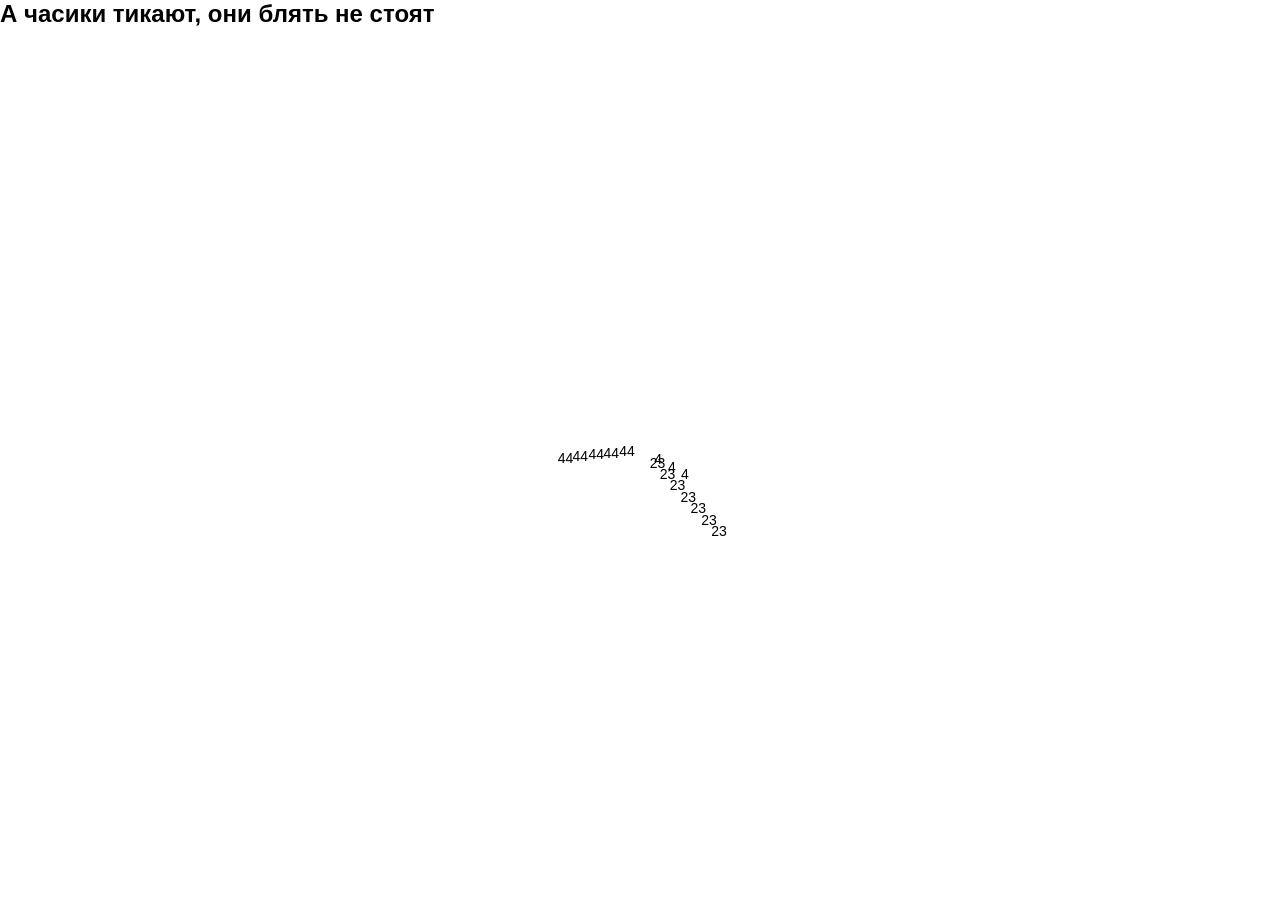
==== commit 78bb7205: "Add files via upload" ====
--- a/index.html
+++ b/index.html
@@ -1,16 +1,149 @@
-<!DOCTYPE html>
-<html lang="ru">
-  <head>
-    <meta charset="UTF-8" />
-    <link rel="icon" href="/favicon.ico" />
-    <meta name="viewport" content="width=device-width, initial-scale=1.0" />
-    <title>Vite App</title>
-    <link rel="stylesheet" href="/fonts/nissanbrand.css" />
-    <script type="module" crossorigin src="/assets/index-b8cca0b7.js"></script>
-    <link rel="stylesheet" href="/assets/index-3c6ad9cc.css">
-  </head>
-  <body>
-    <div id="app"></div>
-    
-  </body>
-</html>
+<!DOCTYPE html>
+<html lang="en">
+  <head>
+    <meta charset="UTF-8" />
+    <meta name="viewport" content="width=device-width, initial-scale=1.0" />
+    <title>Document</title>
+    <style>
+      * {
+        margin: 0;
+        padding: 0;
+        box-sizing: border-box;
+        font-family: sans-serif;
+      }
+
+      .line {
+        position: fixed;
+        top: 50%;
+        left: 50%;
+        translate: -50% -50%;
+        width: 5px;
+      }
+
+      .line__color {
+        height: 50%;
+        position: relative;
+        z-index: 3;
+      }
+
+      .line__color span {
+        font-size: 14px;
+        line-height: 110%;
+        display: block;
+      }
+
+      .line--hours {
+        height: 116px;
+      }
+
+      .line--minutes {
+        height: 176px;
+      }
+
+      .line--seconds {
+        height: 236px;
+      }
+    </style>
+  </head>
+  <body>
+    <h2>А часики тикают, они блять не стоят</h2>
+
+    <div class="line line--hours">
+      <div class="line__color">
+        <span>59</span>
+        <span>59</span>
+        <span>59</span>
+      </div>
+    </div>
+
+    <div class="line line--minutes">
+      <div class="line__color">
+        <span>59</span>
+        <span>59</span>
+        <span>59</span>
+        <span>59</span>
+        <span>59</span>
+      </div>
+    </div>
+
+    <div class="line line--seconds">
+      <div class="line__color">
+        <span>59</span>
+        <span>59</span>
+        <span>59</span>
+        <span>59</span>
+        <span>59</span>
+        <span>59</span>
+        <span>59</span>
+      </div>
+    </div>
+
+    <script>
+      const lineSeconds = document.querySelector(".line--seconds");
+      const lineMinutes = document.querySelector(".line--minutes");
+      const lineHours = document.querySelector(".line--hours");
+
+      const date = new Date();
+
+      let seconds = date.getSeconds();
+      let minutes = date.getMinutes();
+      let hours = date.getHours();
+
+      function placeSeconds() {
+        let secondsRotate = seconds * 6;
+        lineSeconds.style.rotate = `${secondsRotate}deg`;
+
+        lineSeconds.querySelectorAll("span").forEach((item) => {
+          item.style.rotate = `-${secondsRotate}deg`;
+          item.textContent = seconds;
+        });
+      }
+
+      function placeMinutes() {
+        let minutesRotate = minutes * 6;
+        lineMinutes.style.rotate = `${minutesRotate}deg`;
+
+        lineMinutes.querySelectorAll("span").forEach((item) => {
+          item.style.rotate = `-${minutesRotate}deg`;
+          item.textContent = minutes;
+        });
+      }
+
+      function placeHours() {
+        let hoursRotate = hours * 30;
+        lineHours.style.rotate = `${hoursRotate}deg`;
+
+        lineHours.querySelectorAll("span").forEach((item) => {
+          item.style.rotate = `-${hoursRotate}deg`;
+          item.textContent = hours;
+        });
+      }
+
+      placeSeconds();
+      placeMinutes();
+      placeHours();
+
+      setInterval(() => {
+        seconds += 1;
+
+        if (seconds === 60) {
+          seconds = seconds % 60;
+          minutes += 1;
+        }
+
+        if (minutes === 60) {
+          minutes = minutes % 60;
+          hours += 1;
+        }
+
+        if (hours === 13) {
+          hours = 1;
+        }
+
+        placeSeconds();
+        placeMinutes();
+        placeHours();
+      }, 1000);
+    </script>
+  </body>
+</html>
